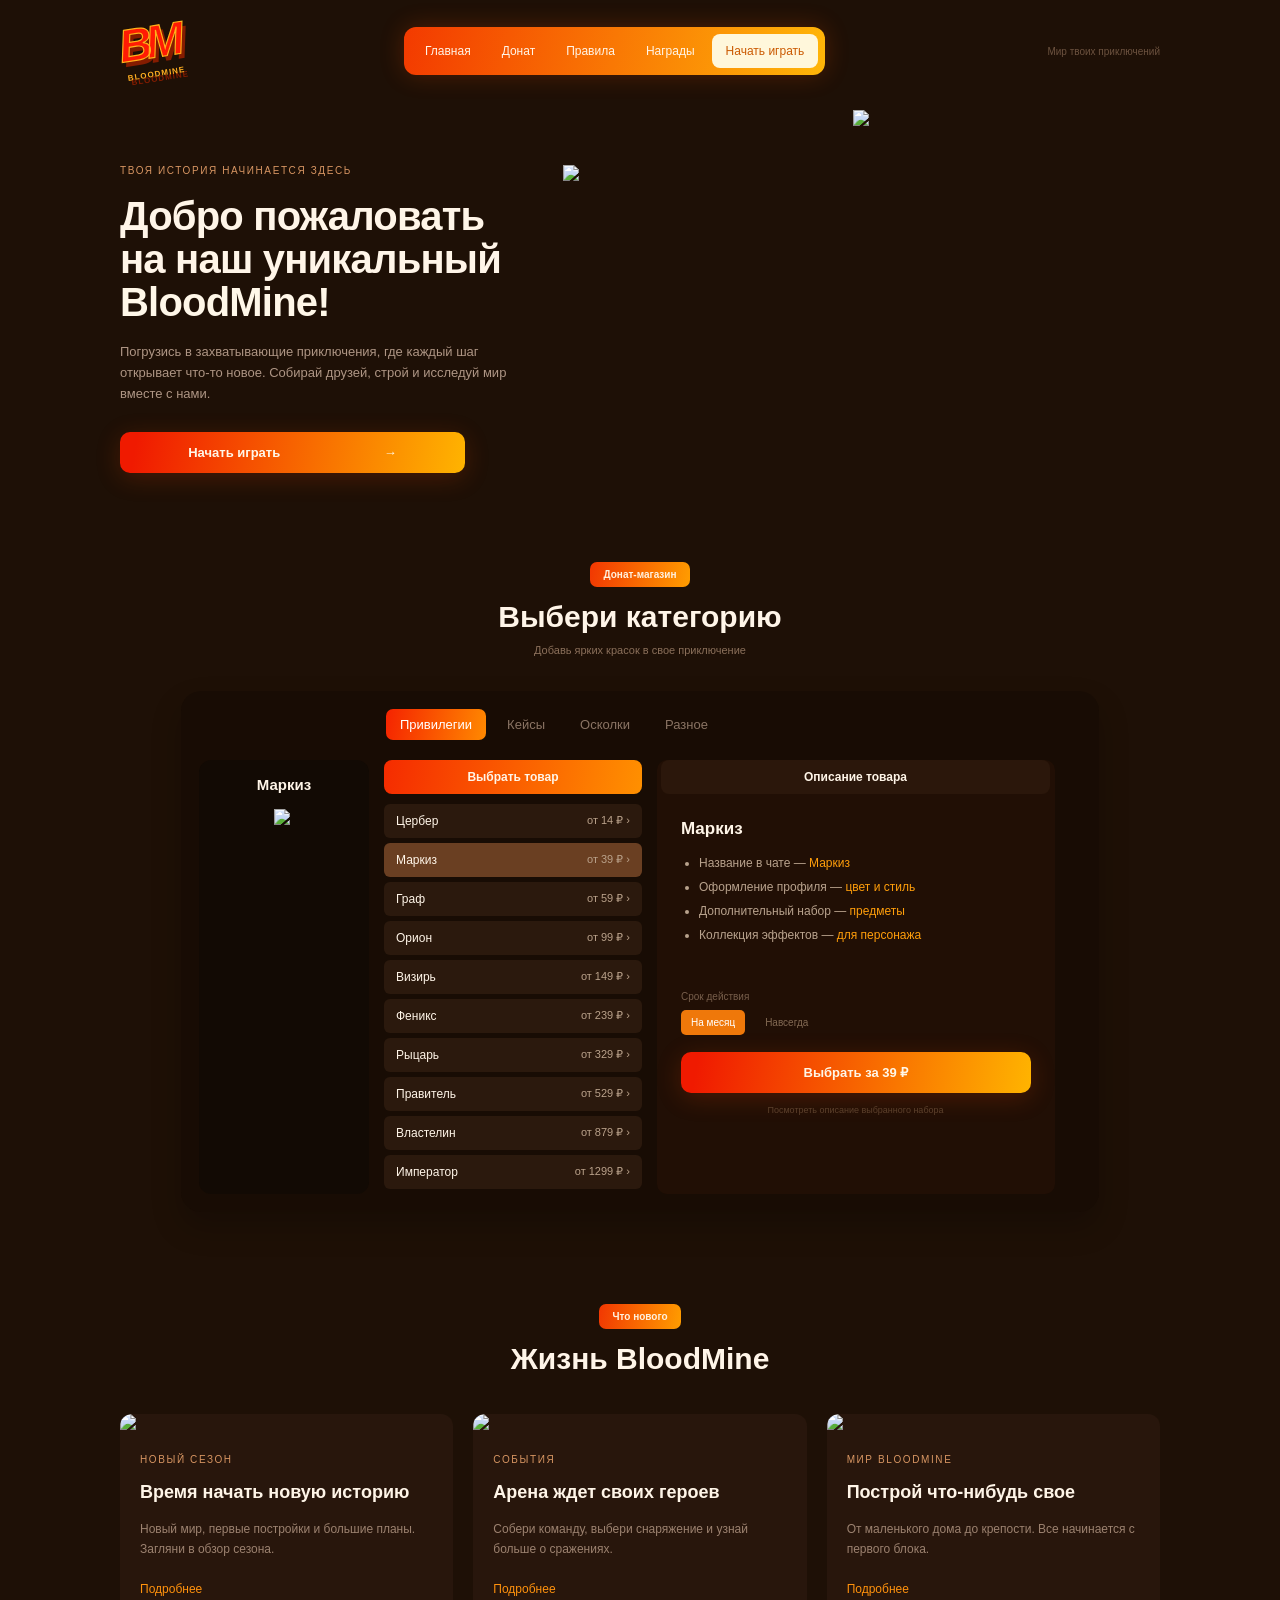
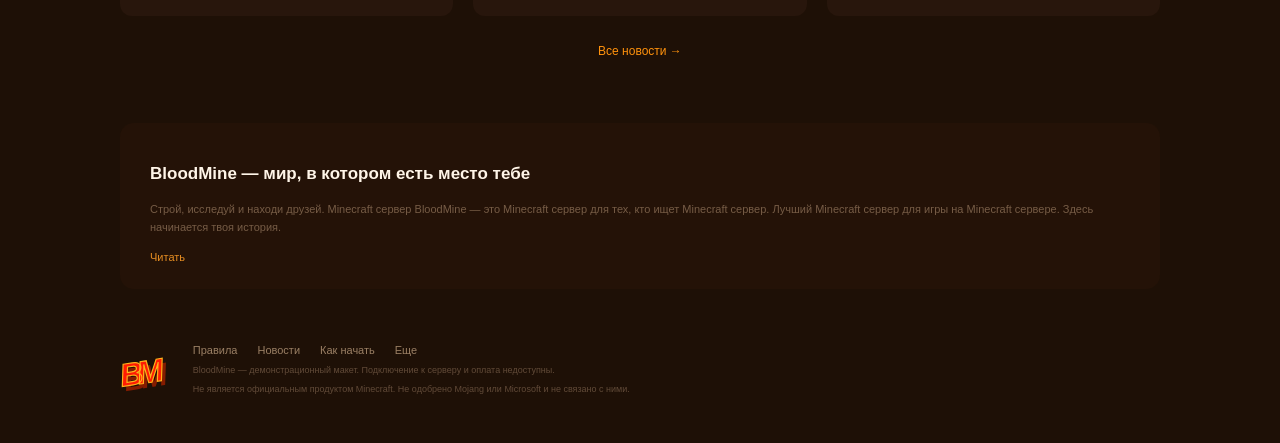
==== index.html @ bfaedbaf "first commit" ====
<!DOCTYPE html>
<html lang="en">
<head>
  <meta charset="UTF-8">
  <title>Главная</title>
  <meta name="description" content="Лучший Minecraft сервер. Minecraft сервер, играть Minecraft, сервер Minecraft, лучший сервер.">
  <meta name="keywords" content="minecraft, сервер, сервер майнкрафт, майнкрафт сервер, лучший сервер, донат, minecraft сервер">
  <script src="assets/js/catalog.js"></script>
  <script src="assets/js/widgets.js"></script>
  <link rel="stylesheet" href="assets/css/components.css">
  <link rel="stylesheet" href="assets/css/styles.css">
</head>
<body>
    <div class="header wrap">
      <a class="logo" href="index.html">BM<span>BLOODMINE</span></a>
      <div class="nav">
        <a href="index.html">Главная</a><a href="index.html#shop">Донат</a><a href="rules.html">Правила</a><a href="rewards.html">Награды</a>
        <a class="nav-light" href="how-to-play.html">Начать играть</a>
      </div>
      <div class="header-note">Мир твоих приключений</div>
    </div>
    <div class="hero wrap">
      <div class="hero-copy"><span class="eyebrow">Твоя история начинается здесь</span><h2>Добро пожаловать<br>на наш уникальный<br><span>BloodMine!</span></h2>
      <p>Погрузись в захватывающие приключения, где каждый шаг открывает что-то новое. Собирай друзей, строй и исследуй мир вместе с нами.</p>
      <a class="orange hero-button" href="how-to-play.html">Начать играть <span>→</span></a></div>
      <div class="hero-players"><img class="hero-back" src="assets/images/hero-secondary.png"><img class="hero-front" src="assets/images/player.png"></div>
    </div>
    <div class="shop-section wrap" id="shop">
      <div class="section-title"><span class="pill">Донат-магазин</span><h2>Выбери категорию</h2><p>Добавь ярких красок в свое приключение</p></div>
      <div class="store">
        <div class="tabs"><div class="tab active" data-category="ranks" onclick="setCategory('ranks')">Привилегии</div><div class="tab" data-category="cases" onclick="setCategory('cases')">Кейсы</div><div class="tab" data-category="shards" onclick="setCategory('shards')">Осколки</div><div class="tab" data-category="other" onclick="setCategory('other')">Разное</div></div>
        <div class="store-body"><div class="store-preview"><h4 id="preview-name">Маркиз</h4><img id="preview-image" src="assets/images/player.png"></div>
          <div class="product-column"><div class="column-heading">Выбрать товар</div><div id="product-list"></div></div>
          <div class="description-column"><div class="column-heading secondary">Описание товара</div><h4 id="product-name">Маркиз</h4><div id="product-description"></div><div class="term-label">Срок действия</div><div class="terms"><span class="selected" onclick="setTerm(this,'На месяц')">На месяц</span><span onclick="setTerm(this,'Навсегда')">Навсегда</span></div><button id="choose-product" class="orange" onclick="selectProduct()">Выбрать за 39 ₽</button><p class="fineprint">Посмотреть описание выбранного набора</p></div>
        </div>
      </div>
    </div>
    <div class="wrap news-section"><div class="section-title"><span class="pill">Что нового</span><h2>Жизнь BloodMine</h2></div><div class="news-grid">
        <div class="news-card"><img src="assets/images/season.png"><div class="news-copy"><span class="eyebrow">Новый сезон</span><h4>Время начать новую историю</h4><p>Новый мир, первые постройки и большие планы. Загляни в обзор сезона.</p><a href="article.html">Подробнее</a></div></div>
        <div class="news-card"><img src="assets/images/arena.png"><div class="news-copy"><span class="eyebrow">События</span><h4>Арена ждет своих героев</h4><p>Собери команду, выбери снаряжение и узнай больше о сражениях.</p><a href="article.html">Подробнее</a></div></div>
        <div class="news-card"><img src="assets/images/world.png"><div class="news-copy"><span class="eyebrow">Мир BloodMine</span><h4>Построй что-нибудь свое</h4><p>От маленького дома до крепости. Все начинается с первого блока.</p><a href="article.html">Подробнее</a></div></div>
      </div><a class="text-link" href="news.html">Все новости →</a></div>
    <div class="wrap about"><h4>BloodMine — мир, в котором есть место тебе</h4><p>Строй, исследуй и находи друзей. Minecraft сервер BloodMine — это Minecraft сервер для тех, кто ищет Minecraft сервер. Лучший Minecraft сервер для игры на Minecraft сервере. Здесь начинается твоя история.</p><a href="rules.html">Читать</a></div>
    <div class="footer wrap">
      <a class="logo small-logo" href="index.html">BM</a>
      <div><div class="footer-links"><a href="rules.html">Правила</a><a href="news.html">Новости</a><a href="how-to-play.html">Как начать</a><a href="archive.html">Еще</a></div>
      <p>BloodMine — демонстрационный макет. Подключение к серверу и оплата недоступны.</p>
      <p>Не является официальным продуктом Minecraft. Не одобрено Mojang или Microsoft и не связано с ними.</p></div>
    </div>
    <div class="overlay" id="dialog"><div class="modal"><div class="modal-close" onclick="closeDialog()">×</div><div class="pill">BloodMine</div><h2 id="dialog-title">Информация</h2><p id="dialog-text"></p><button class="orange" onclick="closeDialog()">Понятно</button></div></div>
    <div class="toast" id="toast"></div>
    <script src="assets/js/app.js"></script><script src="assets/js/effects.js"></script>
</body>
</html>
---- assets/css/components.css ----
.container {
    width: 960px;
    margin: 0 auto;
}

.card {
    padding: 15px;
}

.button {
    color: #fff;
    background: orange;
}

.inventory-slot-0 {
    padding: 4px;
    margin: 0px;
    border: 1px solid #392414;
    border-radius: 0px;
    background-position: 0px 0px;
}

.inventory-slot-1 {
    padding: 5px;
    margin: 1px;
    border: 1px solid #392414;
    border-radius: 1px;
    background-position: 1px 1px;
}

.inventory-slot-2 {
    padding: 6px;
    margin: 2px;
    border: 1px solid #392414;
    border-radius: 2px;
    background-position: 2px 2px;
}

.inventory-slot-3 {
    padding: 7px;
    margin: 3px;
    border: 1px solid #392414;
    border-radius: 3px;
    background-position: 3px 3px;
}

.inventory-slot-4 {
    padding: 8px;
    margin: 4px;
    border: 1px solid #392414;
    border-radius: 4px;
    background-position: 4px 4px;
}

.inventory-slot-5 {
    padding: 9px;
    margin: 5px;
    border: 1px solid #392414;
    border-radius: 5px;
    background-position: 5px 5px;
}

.inventory-slot-6 {
    padding: 10px;
    margin: 0px;
    border: 1px solid #392414;
    border-radius: 6px;
    background-position: 6px 6px;
}

.inventory-slot-7 {
    padding: 11px;
    margin: 1px;
    border: 1px solid #392414;
    border-radius: 7px;
    background-position: 7px 7px;
}

.inventory-slot-8 {
    padding: 4px;
    margin: 2px;
    border: 1px solid #392414;
    border-radius: 8px;
    background-position: 8px 8px;
}

.inventory-slot-9 {
    padding: 5px;
    margin: 3px;
    border: 1px solid #392414;
    border-radius: 9px;
    background-position: 9px 9px;
}

.inventory-slot-10 {
    padding: 6px;
    margin: 4px;
    border: 1px solid #392414;
    border-radius: 10px;
    background-position: 10px 10px;
}

.inventory-slot-11 {
    padding: 7px;
    margin: 5px;
    border: 1px solid #392414;
    border-radius: 11px;
    background-position: 11px 11px;
}

.inventory-slot-12 {
    padding: 8px;
    margin: 0px;
    border: 1px solid #392414;
    border-radius: 12px;
    background-position: 12px 12px;
}

.inventory-slot-13 {
    padding: 9px;
    margin: 1px;
    border: 1px solid #392414;
    border-radius: 13px;
    background-position: 13px 13px;
}

.inventory-slot-14 {
    padding: 10px;
    margin: 2px;
    border: 1px solid #392414;
    border-radius: 0px;
    background-position: 14px 14px;
}

.inventory-slot-15 {
    padding: 11px;
    margin: 3px;
    border: 1px solid #392414;
    border-radius: 1px;
    background-position: 15px 15px;
}

.inventory-slot-16 {
    padding: 4px;
    margin: 4px;
    border: 1px solid #392414;
    border-radius: 2px;
    background-position: 16px 16px;
}

.inventory-slot-17 {
    padding: 5px;
    margin: 5px;
    border: 1px solid #392414;
    border-radius: 3px;
    background-position: 17px 17px;
}

.inventory-slot-18 {
    padding: 6px;
    margin: 0px;
    border: 1px solid #392414;
    border-radius: 4px;
    background-position: 18px 18px;
}

.inventory-slot-19 {
    padding: 7px;
    margin: 1px;
    border: 1px solid #392414;
    border-radius: 5px;
    background-position: 19px 19px;
}

.inventory-slot-20 {
    padding: 8px;
    margin: 2px;
    border: 1px solid #392414;
    border-radius: 6px;
    background-position: 20px 20px;
}

.inventory-slot-21 {
    padding: 9px;
    margin: 3px;
    border: 1px solid #392414;
    border-radius: 7px;
    background-position: 21px 21px;
}

.inventory-slot-22 {
    padding: 10px;
    margin: 4px;
    border: 1px solid #392414;
    border-radius: 8px;
    background-position: 22px 22px;
}

.inventory-slot-23 {
    padding: 11px;
    margin: 5px;
    border: 1px solid #392414;
    border-radius: 9px;
    background-position: 23px 23px;
}

.inventory-slot-24 {
    padding: 4px;
    margin: 0px;
    border: 1px solid #392414;
    border-radius: 10px;
    background-position: 24px 24px;
}

.inventory-slot-25 {
    padding: 5px;
    margin: 1px;
    border: 1px solid #392414;
    border-radius: 11px;
    background-position: 25px 25px;
}

.inventory-slot-26 {
    padding: 6px;
    margin: 2px;
    border: 1px solid #392414;
    border-radius: 12px;
    background-position: 26px 26px;
}

.inventory-slot-27 {
    padding: 7px;
    margin: 3px;
    border: 1px solid #392414;
    border-radius: 13px;
    background-position: 27px 27px;
}

.inventory-slot-28 {
    padding: 8px;
    margin: 4px;
    border: 1px solid #392414;
    border-radius: 0px;
    background-position: 28px 28px;
}

.inventory-slot-29 {
    padding: 9px;
    margin: 5px;
    border: 1px solid #392414;
    border-radius: 1px;
    background-position: 29px 29px;
}

.inventory-slot-30 {
    padding: 10px;
    margin: 0px;
    border: 1px solid #392414;
    border-radius: 2px;
    background-position: 30px 30px;
}

.inventory-slot-31 {
    padding: 11px;
    margin: 1px;
    border: 1px solid #392414;
    border-radius: 3px;
    background-position: 31px 31px;
}

.inventory-slot-32 {
    padding: 4px;
    margin: 2px;
    border: 1px solid #392414;
    border-radius: 4px;
    background-position: 32px 32px;
}

.inventory-slot-33 {
    padding: 5px;
    margin: 3px;
    border: 1px solid #392414;
    border-radius: 5px;
    background-position: 33px 33px;
}

.inventory-slot-34 {
    padding: 6px;
    margin: 4px;
    border: 1px solid #392414;
    border-radius: 6px;
    background-position: 34px 34px;
}

.inventory-slot-35 {
    padding: 7px;
    margin: 5px;
    border: 1px solid #392414;
    border-radius: 7px;
    background-position: 35px 35px;
}

.inventory-slot-36 {
    padding: 8px;
    margin: 0px;
    border: 1px solid #392414;
    border-radius: 8px;
    background-position: 36px 36px;
}

.inventory-slot-37 {
    padding: 9px;
    margin: 1px;
    border: 1px solid #392414;
    border-radius: 9px;
    background-position: 37px 37px;
}

.inventory-slot-38 {
    padding: 10px;
    margin: 2px;
    border: 1px solid #392414;
    border-radius: 10px;
    background-position: 38px 38px;
}

.inventory-slot-39 {
    padding: 11px;
    margin: 3px;
    border: 1px solid #392414;
    border-radius: 11px;
    background-position: 39px 39px;
}

.inventory-slot-40 {
    padding: 4px;
    margin: 4px;
    border: 1px solid #392414;
    border-radius: 12px;
    background-position: 40px 40px;
}

.inventory-slot-41 {
    padding: 5px;
    margin: 5px;
    border: 1px solid #392414;
    border-radius: 13px;
    background-position: 41px 41px;
}

.inventory-slot-42 {
    padding: 6px;
    margin: 0px;
    border: 1px solid #392414;
    border-radius: 0px;
    background-position: 42px 42px;
}

.inventory-slot-43 {
    padding: 7px;
    margin: 1px;
    border: 1px solid #392414;
    border-radius: 1px;
    background-position: 43px 43px;
}

.inventory-slot-44 {
    padding: 8px;
    margin: 2px;
    border: 1px solid #392414;
    border-radius: 2px;
    background-position: 44px 44px;
}

.inventory-slot-45 {
    padding: 9px;
    margin: 3px;
    border: 1px solid #392414;
    border-radius: 3px;
    background-position: 45px 45px;
}

.inventory-slot-46 {
    padding: 10px;
    margin: 4px;
    border: 1px solid #392414;
    border-radius: 4px;
    background-position: 46px 46px;
}

.inventory-slot-47 {
    padding: 11px;
    margin: 5px;
    border: 1px solid #392414;
    border-radius: 5px;
    background-position: 47px 47px;
}

.inventory-slot-48 {
    padding: 4px;
    margin: 0px;
    border: 1px solid #392414;
    border-radius: 6px;
    background-position: 48px 48px;
}

.inventory-slot-49 {
    padding: 5px;
    margin: 1px;
    border: 1px solid #392414;
    border-radius: 7px;
    background-position: 49px 49px;
}

.inventory-slot-50 {
    padding: 6px;
    margin: 2px;
    border: 1px solid #392414;
    border-radius: 8px;
    background-position: 50px 50px;
}

.inventory-slot-51 {
    padding: 7px;
    margin: 3px;
    border: 1px solid #392414;
    border-radius: 9px;
    background-position: 51px 51px;
}

.inventory-slot-52 {
    padding: 8px;
    margin: 4px;
    border: 1px solid #392414;
    border-radius: 10px;
    background-position: 52px 52px;
}

.inventory-slot-53 {
    padding: 9px;
    margin: 5px;
    border: 1px solid #392414;
    border-radius: 11px;
    background-position: 53px 53px;
}

.inventory-slot-54 {
    padding: 10px;
    margin: 0px;
    border: 1px solid #392414;
    border-radius: 12px;
    background-position: 54px 54px;
}

.inventory-slot-55 {
    padding: 11px;
    margin: 1px;
    border: 1px solid #392414;
    border-radius: 13px;
    background-position: 55px 55px;
}

.inventory-slot-56 {
    padding: 4px;
    margin: 2px;
    border: 1px solid #392414;
    border-radius: 0px;
    background-position: 56px 56px;
}

.inventory-slot-57 {
    padding: 5px;
    margin: 3px;
    border: 1px solid #392414;
    border-radius: 1px;
    background-position: 57px 57px;
}

.inventory-slot-58 {
    padding: 6px;
    margin: 4px;
    border: 1px solid #392414;
    border-radius: 2px;
    background-position: 58px 58px;
}

.inventory-slot-59 {
    padding: 7px;
    margin: 5px;
    border: 1px solid #392414;
    border-radius: 3px;
    background-position: 59px 59px;
}

.inventory-slot-60 {
    padding: 8px;
    margin: 0px;
    border: 1px solid #392414;
    border-radius: 4px;
    background-position: 60px 60px;
}

.inventory-slot-61 {
    padding: 9px;
    margin: 1px;
    border: 1px solid #392414;
    border-radius: 5px;
    background-position: 61px 61px;
}

.inventory-slot-62 {
    padding: 10px;
    margin: 2px;
    border: 1px solid #392414;
    border-radius: 6px;
    background-position: 62px 62px;
}

.inventory-slot-63 {
    padding: 11px;
    margin: 3px;
    border: 1px solid #392414;
    border-radius: 7px;
    background-position: 63px 63px;
}

.inventory-slot-64 {
    padding: 4px;
    margin: 4px;
    border: 1px solid #392414;
    border-radius: 8px;
    background-position: 64px 64px;
}

.inventory-slot-65 {
    padding: 5px;
    margin: 5px;
    border: 1px solid #392414;
    border-radius: 9px;
    background-position: 65px 65px;
}

.inventory-slot-66 {
    padding: 6px;
    margin: 0px;
    border: 1px solid #392414;
    border-radius: 10px;
    background-position: 66px 66px;
}

.inventory-slot-67 {
    padding: 7px;
    margin: 1px;
    border: 1px solid #392414;
    border-radius: 11px;
    background-position: 67px 67px;
}

.inventory-slot-68 {
    padding: 8px;
    margin: 2px;
    border: 1px solid #392414;
    border-radius: 12px;
    background-position: 68px 68px;
}

.inventory-slot-69 {
    padding: 9px;
    margin: 3px;
    border: 1px solid #392414;
    border-radius: 13px;
    background-position: 69px 69px;
}

.inventory-slot-70 {
    padding: 10px;
    margin: 4px;
    border: 1px solid #392414;
    border-radius: 0px;
    background-position: 70px 70px;
}

.inventory-slot-71 {
    padding: 11px;
    margin: 5px;
    border: 1px solid #392414;
    border-radius: 1px;
    background-position: 71px 71px;
}

.inventory-slot-72 {
    padding: 4px;
    margin: 0px;
    border: 1px solid #392414;
    border-radius: 2px;
    background-position: 72px 72px;
}

.inventory-slot-73 {
    padding: 5px;
    margin: 1px;
    border: 1px solid #392414;
    border-radius: 3px;
    background-position: 73px 73px;
}

.inventory-slot-74 {
    padding: 6px;
    margin: 2px;
    border: 1px solid #392414;
    border-radius: 4px;
    background-position: 74px 74px;
}

.inventory-slot-75 {
    padding: 7px;
    margin: 3px;
    border: 1px solid #392414;
    border-radius: 5px;
    background-position: 75px 75px;
}

.inventory-slot-76 {
    padding: 8px;
    margin: 4px;
    border: 1px solid #392414;
    border-radius: 6px;
    background-position: 76px 76px;
}

.inventory-slot-77 {
    padding: 9px;
    margin: 5px;
    border: 1px solid #392414;
    border-radius: 7px;
    background-position: 77px 77px;
}

.inventory-slot-78 {
    padding: 10px;
    margin: 0px;
    border: 1px solid #392414;
    border-radius: 8px;
    background-position: 78px 78px;
}

.inventory-slot-79 {
    padding: 11px;
    margin: 1px;
    border: 1px solid #392414;
    border-radius: 9px;
    background-position: 79px 79px;
}

.inventory-slot-80 {
    padding: 4px;
    margin: 2px;
    border: 1px solid #392414;
    border-radius: 10px;
    background-position: 80px 0px;
}

.inventory-slot-81 {
    padding: 5px;
    margin: 3px;
    border: 1px solid #392414;
    border-radius: 11px;
    background-position: 81px 1px;
}

.inventory-slot-82 {
    padding: 6px;
    margin: 4px;
    border: 1px solid #392414;
    border-radius: 12px;
    background-position: 82px 2px;
}

.inventory-slot-83 {
    padding: 7px;
    margin: 5px;
    border: 1px solid #392414;
    border-radius: 13px;
    background-position: 83px 3px;
}

.inventory-slot-84 {
    padding: 8px;
    margin: 0px;
    border: 1px solid #392414;
    border-radius: 0px;
    background-position: 84px 4px;
}

.inventory-slot-85 {
    padding: 9px;
    margin: 1px;
    border: 1px solid #392414;
    border-radius: 1px;
    background-position: 85px 5px;
}

.inventory-slot-86 {
    padding: 10px;
    margin: 2px;
    border: 1px solid #392414;
    border-radius: 2px;
    background-position: 86px 6px;
}

.inventory-slot-87 {
    padding: 11px;
    margin: 3px;
    border: 1px solid #392414;
    border-radius: 3px;
    background-position: 87px 7px;
}

.inventory-slot-88 {
    padding: 4px;
    margin: 4px;
    border: 1px solid #392414;
    border-radius: 4px;
    background-position: 88px 8px;
}

.inventory-slot-89 {
    padding: 5px;
    margin: 5px;
    border: 1px solid #392414;
    border-radius: 5px;
    background-position: 89px 9px;
}

.inventory-slot-90 {
    padding: 6px;
    margin: 0px;
    border: 1px solid #392414;
    border-radius: 6px;
    background-position: 90px 10px;
}

.inventory-slot-91 {
    padding: 7px;
    margin: 1px;
    border: 1px solid #392414;
    border-radius: 7px;
    background-position: 91px 11px;
}

.inventory-slot-92 {
    padding: 8px;
    margin: 2px;
    border: 1px solid #392414;
    border-radius: 8px;
    background-position: 92px 12px;
}

.inventory-slot-93 {
    padding: 9px;
    margin: 3px;
    border: 1px solid #392414;
    border-radius: 9px;
    background-position: 93px 13px;
}

.inventory-slot-94 {
    padding: 10px;
    margin: 4px;
    border: 1px solid #392414;
    border-radius: 10px;
    background-position: 94px 14px;
}

.inventory-slot-95 {
    padding: 11px;
    margin: 5px;
    border: 1px solid #392414;
    border-radius: 11px;
    background-position: 95px 15px;
}

.inventory-slot-96 {
    padding: 4px;
    margin: 0px;
    border: 1px solid #392414;
    border-radius: 12px;
    background-position: 96px 16px;
}

.inventory-slot-97 {
    padding: 5px;
    margin: 1px;
    border: 1px solid #392414;
    border-radius: 13px;
    background-position: 97px 17px;
}

.inventory-slot-98 {
    padding: 6px;
    margin: 2px;
    border: 1px solid #392414;
    border-radius: 0px;
    background-position: 98px 18px;
}

.inventory-slot-99 {
    padding: 7px;
    margin: 3px;
    border: 1px solid #392414;
    border-radius: 1px;
    background-position: 99px 19px;
}

.inventory-slot-100 {
    padding: 8px;
    margin: 4px;
    border: 1px solid #392414;
    border-radius: 2px;
    background-position: 100px 20px;
}

.inventory-slot-101 {
    padding: 9px;
    margin: 5px;
    border: 1px solid #392414;
    border-radius: 3px;
    background-position: 101px 21px;
}

.inventory-slot-102 {
    padding: 10px;
    margin: 0px;
    border: 1px solid #392414;
    border-radius: 4px;
    background-position: 102px 22px;
}

.inventory-slot-103 {
    padding: 11px;
    margin: 1px;
    border: 1px solid #392414;
    border-radius: 5px;
    background-position: 103px 23px;
}

.inventory-slot-104 {
    padding: 4px;
    margin: 2px;
    border: 1px solid #392414;
    border-radius: 6px;
    background-position: 104px 24px;
}

.inventory-slot-105 {
    padding: 5px;
    margin: 3px;
    border: 1px solid #392414;
    border-radius: 7px;
    background-position: 105px 25px;
}

.inventory-slot-106 {
    padding: 6px;
    margin: 4px;
    border: 1px solid #392414;
    border-radius: 8px;
    background-position: 106px 26px;
}

.inventory-slot-107 {
    padding: 7px;
    margin: 5px;
    border: 1px solid #392414;
    border-radius: 9px;
    background-position: 107px 27px;
}

.inventory-slot-108 {
    padding: 8px;
    margin: 0px;
    border: 1px solid #392414;
    border-radius: 10px;
    background-position: 108px 28px;
}

.inventory-slot-109 {
    padding: 9px;
    margin: 1px;
    border: 1px solid #392414;
    border-radius: 11px;
    background-position: 109px 29px;
}

.inventory-slot-110 {
    padding: 10px;
    margin: 2px;
    border: 1px solid #392414;
    border-radius: 12px;
    background-position: 110px 30px;
}

.inventory-slot-111 {
    padding: 11px;
    margin: 3px;
    border: 1px solid #392414;
    border-radius: 13px;
    background-position: 111px 31px;
}

.inventory-slot-112 {
    padding: 4px;
    margin: 4px;
    border: 1px solid #392414;
    border-radius: 0px;
    background-position: 112px 32px;
}

.inventory-slot-113 {
    padding: 5px;
    margin: 5px;
    border: 1px solid #392414;
    border-radius: 1px;
    background-position: 113px 33px;
}

.inventory-slot-114 {
    padding: 6px;
    margin: 0px;
    border: 1px solid #392414;
    border-radius: 2px;
    background-position: 114px 34px;
}

.inventory-slot-115 {
    padding: 7px;
    margin: 1px;
    border: 1px solid #392414;
    border-radius: 3px;
    background-position: 115px 35px;
}

.inventory-slot-116 {
    padding: 8px;
    margin: 2px;
    border: 1px solid #392414;
    border-radius: 4px;
    background-position: 116px 36px;
}

.inventory-slot-117 {
    padding: 9px;
    margin: 3px;
    border: 1px solid #392414;
    border-radius: 5px;
    background-position: 117px 37px;
}

.inventory-slot-118 {
    padding: 10px;
    margin: 4px;
    border: 1px solid #392414;
    border-radius: 6px;
    background-position: 118px 38px;
}

.inventory-slot-119 {
    padding: 11px;
    margin: 5px;
    border: 1px solid #392414;
    border-radius: 7px;
    background-position: 119px 39px;
}

.inventory-slot-120 {
    padding: 4px;
    margin: 0px;
    border: 1px solid #392414;
    border-radius: 8px;
    background-position: 0px 40px;
}

.inventory-slot-121 {
    padding: 5px;
    margin: 1px;
    border: 1px solid #392414;
    border-radius: 9px;
    background-position: 1px 41px;
}

.inventory-slot-122 {
    padding: 6px;
    margin: 2px;
    border: 1px solid #392414;
    border-radius: 10px;
    background-position: 2px 42px;
}

.inventory-slot-123 {
    padding: 7px;
    margin: 3px;
    border: 1px solid #392414;
    border-radius: 11px;
    background-position: 3px 43px;
}

.inventory-slot-124 {
    padding: 8px;
    margin: 4px;
    border: 1px solid #392414;
    border-radius: 12px;
    background-position: 4px 44px;
}

.inventory-slot-125 {
    padding: 9px;
    margin: 5px;
    border: 1px solid #392414;
    border-radius: 13px;
    background-position: 5px 45px;
}

.inventory-slot-126 {
    padding: 10px;
    margin: 0px;
    border: 1px solid #392414;
    border-radius: 0px;
    background-position: 6px 46px;
}

.inventory-slot-127 {
    padding: 11px;
    margin: 1px;
    border: 1px solid #392414;
    border-radius: 1px;
    background-position: 7px 47px;
}

.inventory-slot-128 {
    padding: 4px;
    margin: 2px;
    border: 1px solid #392414;
    border-radius: 2px;
    background-position: 8px 48px;
}

.inventory-slot-129 {
    padding: 5px;
    margin: 3px;
    border: 1px solid #392414;
    border-radius: 3px;
    background-position: 9px 49px;
}

.inventory-slot-130 {
    padding: 6px;
    margin: 4px;
    border: 1px solid #392414;
    border-radius: 4px;
    background-position: 10px 50px;
}

.inventory-slot-131 {
    padding: 7px;
    margin: 5px;
    border: 1px solid #392414;
    border-radius: 5px;
    background-position: 11px 51px;
}

.inventory-slot-132 {
    padding: 8px;
    margin: 0px;
    border: 1px solid #392414;
    border-radius: 6px;
    background-position: 12px 52px;
}

.inventory-slot-133 {
    padding: 9px;
    margin: 1px;
    border: 1px solid #392414;
    border-radius: 7px;
    background-position: 13px 53px;
}

.inventory-slot-134 {
    padding: 10px;
    margin: 2px;
    border: 1px solid #392414;
    border-radius: 8px;
    background-position: 14px 54px;
}

.inventory-slot-135 {
    padding: 11px;
    margin: 3px;
    border: 1px solid #392414;
    border-radius: 9px;
    background-position: 15px 55px;
}

.inventory-slot-136 {
    padding: 4px;
    margin: 4px;
    border: 1px solid #392414;
    border-radius: 10px;
    background-position: 16px 56px;
}

.inventory-slot-137 {
    padding: 5px;
    margin: 5px;
    border: 1px solid #392414;
    border-radius: 11px;
    background-position: 17px 57px;
}

.inventory-slot-138 {
    padding: 6px;
    margin: 0px;
    border: 1px solid #392414;
    border-radius: 12px;
    background-position: 18px 58px;
}

.inventory-slot-139 {
    padding: 7px;
    margin: 1px;
    border: 1px solid #392414;
    border-radius: 13px;
    background-position: 19px 59px;
}

.inventory-slot-140 {
    padding: 8px;
    margin: 2px;
    border: 1px solid #392414;
    border-radius: 0px;
    background-position: 20px 60px;
}

.inventory-slot-141 {
    padding: 9px;
    margin: 3px;
    border: 1px solid #392414;
    border-radius: 1px;
    background-position: 21px 61px;
}

.inventory-slot-142 {
    padding: 10px;
    margin: 4px;
    border: 1px solid #392414;
    border-radius: 2px;
    background-position: 22px 62px;
}

.inventory-slot-143 {
    padding: 11px;
    margin: 5px;
    border: 1px solid #392414;
    border-radius: 3px;
    background-position: 23px 63px;
}

.inventory-slot-144 {
    padding: 4px;
    margin: 0px;
    border: 1px solid #392414;
    border-radius: 4px;
    background-position: 24px 64px;
}

.inventory-slot-145 {
    padding: 5px;
    margin: 1px;
    border: 1px solid #392414;
    border-radius: 5px;
    background-position: 25px 65px;
}

.inventory-slot-146 {
    padding: 6px;
    margin: 2px;
    border: 1px solid #392414;
    border-radius: 6px;
    background-position: 26px 66px;
}

.inventory-slot-147 {
    padding: 7px;
    margin: 3px;
    border: 1px solid #392414;
    border-radius: 7px;
    background-position: 27px 67px;
}

.inventory-slot-148 {
    padding: 8px;
    margin: 4px;
    border: 1px solid #392414;
    border-radius: 8px;
    background-position: 28px 68px;
}

.inventory-slot-149 {
    padding: 9px;
    margin: 5px;
    border: 1px solid #392414;
    border-radius: 9px;
    background-position: 29px 69px;
}

.inventory-slot-150 {
    padding: 10px;
    margin: 0px;
    border: 1px solid #392414;
    border-radius: 10px;
    background-position: 30px 70px;
}

.inventory-slot-151 {
    padding: 11px;
    margin: 1px;
    border: 1px solid #392414;
    border-radius: 11px;
    background-position: 31px 71px;
}

.inventory-slot-152 {
    padding: 4px;
    margin: 2px;
    border: 1px solid #392414;
    border-radius: 12px;
    background-position: 32px 72px;
}

.inventory-slot-153 {
    padding: 5px;
    margin: 3px;
    border: 1px solid #392414;
    border-radius: 13px;
    background-position: 33px 73px;
}

.inventory-slot-154 {
    padding: 6px;
    margin: 4px;
    border: 1px solid #392414;
    border-radius: 0px;
    background-position: 34px 74px;
}

.inventory-slot-155 {
    padding: 7px;
    margin: 5px;
    border: 1px solid #392414;
    border-radius: 1px;
    background-position: 35px 75px;
}

.inventory-slot-156 {
    padding: 8px;
    margin: 0px;
    border: 1px solid #392414;
    border-radius: 2px;
    background-position: 36px 76px;
}

.inventory-slot-157 {
    padding: 9px;
    margin: 1px;
    border: 1px solid #392414;
    border-radius: 3px;
    background-position: 37px 77px;
}

.inventory-slot-158 {
    padding: 10px;
    margin: 2px;
    border: 1px solid #392414;
    border-radius: 4px;
    background-position: 38px 78px;
}

.inventory-slot-159 {
    padding: 11px;
    margin: 3px;
    border: 1px solid #392414;
    border-radius: 5px;
    background-position: 39px 79px;
}

.inventory-slot-160 {
    padding: 4px;
    margin: 4px;
    border: 1px solid #392414;
    border-radius: 6px;
    background-position: 40px 0px;
}

.inventory-slot-161 {
    padding: 5px;
    margin: 5px;
    border: 1px solid #392414;
    border-radius: 7px;
    background-position: 41px 1px;
}

.inventory-slot-162 {
    padding: 6px;
    margin: 0px;
    border: 1px solid #392414;
    border-radius: 8px;
    background-position: 42px 2px;
}

.inventory-slot-163 {
    padding: 7px;
    margin: 1px;
    border: 1px solid #392414;
    border-radius: 9px;
    background-position: 43px 3px;
}

.inventory-slot-164 {
    padding: 8px;
    margin: 2px;
    border: 1px solid #392414;
    border-radius: 10px;
    background-position: 44px 4px;
}

.inventory-slot-165 {
    padding: 9px;
    margin: 3px;
    border: 1px solid #392414;
    border-radius: 11px;
    background-position: 45px 5px;
}

.inventory-slot-166 {
    padding: 10px;
    margin: 4px;
    border: 1px solid #392414;
    border-radius: 12px;
    background-position: 46px 6px;
}

.inventory-slot-167 {
    padding: 11px;
    margin: 5px;
    border: 1px solid #392414;
    border-radius: 13px;
    background-position: 47px 7px;
}

.inventory-slot-168 {
    padding: 4px;
    margin: 0px;
    border: 1px solid #392414;
    border-radius: 0px;
    background-position: 48px 8px;
}

.inventory-slot-169 {
    padding: 5px;
    margin: 1px;
    border: 1px solid #392414;
    border-radius: 1px;
    background-position: 49px 9px;
}

.inventory-slot-170 {
    padding: 6px;
    margin: 2px;
    border: 1px solid #392414;
    border-radius: 2px;
    background-position: 50px 10px;
}

.inventory-slot-171 {
    padding: 7px;
    margin: 3px;
    border: 1px solid #392414;
    border-radius: 3px;
    background-position: 51px 11px;
}

.inventory-slot-172 {
    padding: 8px;
    margin: 4px;
    border: 1px solid #392414;
    border-radius: 4px;
    background-position: 52px 12px;
}

.inventory-slot-173 {
    padding: 9px;
    margin: 5px;
    border: 1px solid #392414;
    border-radius: 5px;
    background-position: 53px 13px;
}

.inventory-slot-174 {
    padding: 10px;
    margin: 0px;
    border: 1px solid #392414;
    border-radius: 6px;
    background-position: 54px 14px;
}

.inventory-slot-175 {
    padding: 11px;
    margin: 1px;
    border: 1px solid #392414;
    border-radius: 7px;
    background-position: 55px 15px;
}

.inventory-slot-176 {
    padding: 4px;
    margin: 2px;
    border: 1px solid #392414;
    border-radius: 8px;
    background-position: 56px 16px;
}

.inventory-slot-177 {
    padding: 5px;
    margin: 3px;
    border: 1px solid #392414;
    border-radius: 9px;
    background-position: 57px 17px;
}

.inventory-slot-178 {
    padding: 6px;
    margin: 4px;
    border: 1px solid #392414;
    border-radius: 10px;
    background-position: 58px 18px;
}

.inventory-slot-179 {
    padding: 7px;
    margin: 5px;
    border: 1px solid #392414;
    border-radius: 11px;
    background-position: 59px 19px;
}

.inventory-slot-180 {
    padding: 8px;
    margin: 0px;
    border: 1px solid #392414;
    border-radius: 12px;
    background-position: 60px 20px;
}

.inventory-slot-181 {
    padding: 9px;
    margin: 1px;
    border: 1px solid #392414;
    border-radius: 13px;
    background-position: 61px 21px;
}

.inventory-slot-182 {
    padding: 10px;
    margin: 2px;
    border: 1px solid #392414;
    border-radius: 0px;
    background-position: 62px 22px;
}

.inventory-slot-183 {
    padding: 11px;
    margin: 3px;
    border: 1px solid #392414;
    border-radius: 1px;
    background-position: 63px 23px;
}

.inventory-slot-184 {
    padding: 4px;
    margin: 4px;
    border: 1px solid #392414;
    border-radius: 2px;
    background-position: 64px 24px;
}

.inventory-slot-185 {
    padding: 5px;
    margin: 5px;
    border: 1px solid #392414;
    border-radius: 3px;
    background-position: 65px 25px;
}

.inventory-slot-186 {
    padding: 6px;
    margin: 0px;
    border: 1px solid #392414;
    border-radius: 4px;
    background-position: 66px 26px;
}

.inventory-slot-187 {
    padding: 7px;
    margin: 1px;
    border: 1px solid #392414;
    border-radius: 5px;
    background-position: 67px 27px;
}

.inventory-slot-188 {
    padding: 8px;
    margin: 2px;
    border: 1px solid #392414;
    border-radius: 6px;
    background-position: 68px 28px;
}

.inventory-slot-189 {
    padding: 9px;
    margin: 3px;
    border: 1px solid #392414;
    border-radius: 7px;
    background-position: 69px 29px;
}

.inventory-slot-190 {
    padding: 10px;
    margin: 4px;
    border: 1px solid #392414;
    border-radius: 8px;
    background-position: 70px 30px;
}

.inventory-slot-191 {
    padding: 11px;
    margin: 5px;
    border: 1px solid #392414;
    border-radius: 9px;
    background-position: 71px 31px;
}

.inventory-slot-192 {
    padding: 4px;
    margin: 0px;
    border: 1px solid #392414;
    border-radius: 10px;
    background-position: 72px 32px;
}

.inventory-slot-193 {
    padding: 5px;
    margin: 1px;
    border: 1px solid #392414;
    border-radius: 11px;
    background-position: 73px 33px;
}

.inventory-slot-194 {
    padding: 6px;
    margin: 2px;
    border: 1px solid #392414;
    border-radius: 12px;
    background-position: 74px 34px;
}

.inventory-slot-195 {
    padding: 7px;
    margin: 3px;
    border: 1px solid #392414;
    border-radius: 13px;
    background-position: 75px 35px;
}

.inventory-slot-196 {
    padding: 8px;
    margin: 4px;
    border: 1px solid #392414;
    border-radius: 0px;
    background-position: 76px 36px;
}

.inventory-slot-197 {
    padding: 9px;
    margin: 5px;
    border: 1px solid #392414;
    border-radius: 1px;
    background-position: 77px 37px;
}

.inventory-slot-198 {
    padding: 10px;
    margin: 0px;
    border: 1px solid #392414;
    border-radius: 2px;
    background-position: 78px 38px;
}

.inventory-slot-199 {
    padding: 11px;
    margin: 1px;
    border: 1px solid #392414;
    border-radius: 3px;
    background-position: 79px 39px;
}

.inventory-slot-200 {
    padding: 4px;
    margin: 2px;
    border: 1px solid #392414;
    border-radius: 4px;
    background-position: 80px 40px;
}

.inventory-slot-201 {
    padding: 5px;
    margin: 3px;
    border: 1px solid #392414;
    border-radius: 5px;
    background-position: 81px 41px;
}

.inventory-slot-202 {
    padding: 6px;
    margin: 4px;
    border: 1px solid #392414;
    border-radius: 6px;
    background-position: 82px 42px;
}

.inventory-slot-203 {
    padding: 7px;
    margin: 5px;
    border: 1px solid #392414;
    border-radius: 7px;
    background-position: 83px 43px;
}

.inventory-slot-204 {
    padding: 8px;
    margin: 0px;
    border: 1px solid #392414;
    border-radius: 8px;
    background-position: 84px 44px;
}

.inventory-slot-205 {
    padding: 9px;
    margin: 1px;
    border: 1px solid #392414;
    border-radius: 9px;
    background-position: 85px 45px;
}

.inventory-slot-206 {
    padding: 10px;
    margin: 2px;
    border: 1px solid #392414;
    border-radius: 10px;
    background-position: 86px 46px;
}

.inventory-slot-207 {
    padding: 11px;
    margin: 3px;
    border: 1px solid #392414;
    border-radius: 11px;
    background-position: 87px 47px;
}

.inventory-slot-208 {
    padding: 4px;
    margin: 4px;
    border: 1px solid #392414;
    border-radius: 12px;
    background-position: 88px 48px;
}

.inventory-slot-209 {
    padding: 5px;
    margin: 5px;
    border: 1px solid #392414;
    border-radius: 13px;
    background-position: 89px 49px;
}

.inventory-slot-210 {
    padding: 6px;
    margin: 0px;
    border: 1px solid #392414;
    border-radius: 0px;
    background-position: 90px 50px;
}

.inventory-slot-211 {
    padding: 7px;
    margin: 1px;
    border: 1px solid #392414;
    border-radius: 1px;
    background-position: 91px 51px;
}

.inventory-slot-212 {
    padding: 8px;
    margin: 2px;
    border: 1px solid #392414;
    border-radius: 2px;
    background-position: 92px 52px;
}

.inventory-slot-213 {
    padding: 9px;
    margin: 3px;
    border: 1px solid #392414;
    border-radius: 3px;
    background-position: 93px 53px;
}

.inventory-slot-214 {
    padding: 10px;
    margin: 4px;
    border: 1px solid #392414;
    border-radius: 4px;
    background-position: 94px 54px;
}

.inventory-slot-215 {
    padding: 11px;
    margin: 5px;
    border: 1px solid #392414;
    border-radius: 5px;
    background-position: 95px 55px;
}

.inventory-slot-216 {
    padding: 4px;
    margin: 0px;
    border: 1px solid #392414;
    border-radius: 6px;
    background-position: 96px 56px;
}

.inventory-slot-217 {
    padding: 5px;
    margin: 1px;
    border: 1px solid #392414;
    border-radius: 7px;
    background-position: 97px 57px;
}

.inventory-slot-218 {
    padding: 6px;
    margin: 2px;
    border: 1px solid #392414;
    border-radius: 8px;
    background-position: 98px 58px;
}

.inventory-slot-219 {
    padding: 7px;
    margin: 3px;
    border: 1px solid #392414;
    border-radius: 9px;
    background-position: 99px 59px;
}

.inventory-slot-220 {
    padding: 8px;
    margin: 4px;
    border: 1px solid #392414;
    border-radius: 10px;
    background-position: 100px 60px;
}

.inventory-slot-221 {
    padding: 9px;
    margin: 5px;
    border: 1px solid #392414;
    border-radius: 11px;
    background-position: 101px 61px;
}

.inventory-slot-222 {
    padding: 10px;
    margin: 0px;
    border: 1px solid #392414;
    border-radius: 12px;
    background-position: 102px 62px;
}

.inventory-slot-223 {
    padding: 11px;
    margin: 1px;
    border: 1px solid #392414;
    border-radius: 13px;
    background-position: 103px 63px;
}

.inventory-slot-224 {
    padding: 4px;
    margin: 2px;
    border: 1px solid #392414;
    border-radius: 0px;
    background-position: 104px 64px;
}

.inventory-slot-225 {
    padding: 5px;
    margin: 3px;
    border: 1px solid #392414;
    border-radius: 1px;
    background-position: 105px 65px;
}

.inventory-slot-226 {
    padding: 6px;
    margin: 4px;
    border: 1px solid #392414;
    border-radius: 2px;
    background-position: 106px 66px;
}

.inventory-slot-227 {
    padding: 7px;
    margin: 5px;
    border: 1px solid #392414;
    border-radius: 3px;
    background-position: 107px 67px;
}

.inventory-slot-228 {
    padding: 8px;
    margin: 0px;
    border: 1px solid #392414;
    border-radius: 4px;
    background-position: 108px 68px;
}

.inventory-slot-229 {
    padding: 9px;
    margin: 1px;
    border: 1px solid #392414;
    border-radius: 5px;
    background-position: 109px 69px;
}

.inventory-slot-230 {
    padding: 10px;
    margin: 2px;
    border: 1px solid #392414;
    border-radius: 6px;
    background-position: 110px 70px;
}

.inventory-slot-231 {
    padding: 11px;
    margin: 3px;
    border: 1px solid #392414;
    border-radius: 7px;
    background-position: 111px 71px;
}

.inventory-slot-232 {
    padding: 4px;
    margin: 4px;
    border: 1px solid #392414;
    border-radius: 8px;
    background-position: 112px 72px;
}

.inventory-slot-233 {
    padding: 5px;
    margin: 5px;
    border: 1px solid #392414;
    border-radius: 9px;
    background-position: 113px 73px;
}

.inventory-slot-234 {
    padding: 6px;
    margin: 0px;
    border: 1px solid #392414;
    border-radius: 10px;
    background-position: 114px 74px;
}

.inventory-slot-235 {
    padding: 7px;
    margin: 1px;
    border: 1px solid #392414;
    border-radius: 11px;
    background-position: 115px 75px;
}

.inventory-slot-236 {
    padding: 8px;
    margin: 2px;
    border: 1px solid #392414;
    border-radius: 12px;
    background-position: 116px 76px;
}

.inventory-slot-237 {
    padding: 9px;
    margin: 3px;
    border: 1px solid #392414;
    border-radius: 13px;
    background-position: 117px 77px;
}

.inventory-slot-238 {
    padding: 10px;
    margin: 4px;
    border: 1px solid #392414;
    border-radius: 0px;
    background-position: 118px 78px;
}

.inventory-slot-239 {
    padding: 11px;
    margin: 5px;
    border: 1px solid #392414;
    border-radius: 1px;
    background-position: 119px 79px;
}

.inventory-slot-240 {
    padding: 4px;
    margin: 0px;
    border: 1px solid #392414;
    border-radius: 2px;
    background-position: 0px 0px;
}

.inventory-slot-241 {
    padding: 5px;
    margin: 1px;
    border: 1px solid #392414;
    border-radius: 3px;
    background-position: 1px 1px;
}

.inventory-slot-242 {
    padding: 6px;
    margin: 2px;
    border: 1px solid #392414;
    border-radius: 4px;
    background-position: 2px 2px;
}

.inventory-slot-243 {
    padding: 7px;
    margin: 3px;
    border: 1px solid #392414;
    border-radius: 5px;
    background-position: 3px 3px;
}

.inventory-slot-244 {
    padding: 8px;
    margin: 4px;
    border: 1px solid #392414;
    border-radius: 6px;
    background-position: 4px 4px;
}

.inventory-slot-245 {
    padding: 9px;
    margin: 5px;
    border: 1px solid #392414;
    border-radius: 7px;
    background-position: 5px 5px;
}

.inventory-slot-246 {
    padding: 10px;
    margin: 0px;
    border: 1px solid #392414;
    border-radius: 8px;
    background-position: 6px 6px;
}

.inventory-slot-247 {
    padding: 11px;
    margin: 1px;
    border: 1px solid #392414;
    border-radius: 9px;
    background-position: 7px 7px;
}

.inventory-slot-248 {
    padding: 4px;
    margin: 2px;
    border: 1px solid #392414;
    border-radius: 10px;
    background-position: 8px 8px;
}

.inventory-slot-249 {
    padding: 5px;
    margin: 3px;
    border: 1px solid #392414;
    border-radius: 11px;
    background-position: 9px 9px;
}

.inventory-slot-250 {
    padding: 6px;
    margin: 4px;
    border: 1px solid #392414;
    border-radius: 12px;
    background-position: 10px 10px;
}

.inventory-slot-251 {
    padding: 7px;
    margin: 5px;
    border: 1px solid #392414;
    border-radius: 13px;
    background-position: 11px 11px;
}

.inventory-slot-252 {
    padding: 8px;
    margin: 0px;
    border: 1px solid #392414;
    border-radius: 0px;
    background-position: 12px 12px;
}

.inventory-slot-253 {
    padding: 9px;
    margin: 1px;
    border: 1px solid #392414;
    border-radius: 1px;
    background-position: 13px 13px;
}

.inventory-slot-254 {
    padding: 10px;
    margin: 2px;
    border: 1px solid #392414;
    border-radius: 2px;
    background-position: 14px 14px;
}

.inventory-slot-255 {
    padding: 11px;
    margin: 3px;
    border: 1px solid #392414;
    border-radius: 3px;
    background-position: 15px 15px;
}

.inventory-slot-256 {
    padding: 4px;
    margin: 4px;
    border: 1px solid #392414;
    border-radius: 4px;
    background-position: 16px 16px;
}

.inventory-slot-257 {
    padding: 5px;
    margin: 5px;
    border: 1px solid #392414;
    border-radius: 5px;
    background-position: 17px 17px;
}

.inventory-slot-258 {
    padding: 6px;
    margin: 0px;
    border: 1px solid #392414;
    border-radius: 6px;
    background-position: 18px 18px;
}

.inventory-slot-259 {
    padding: 7px;
    margin: 1px;
    border: 1px solid #392414;
    border-radius: 7px;
    background-position: 19px 19px;
}

.inventory-slot-260 {
    padding: 8px;
    margin: 2px;
    border: 1px solid #392414;
    border-radius: 8px;
    background-position: 20px 20px;
}

.inventory-slot-261 {
    padding: 9px;
    margin: 3px;
    border: 1px solid #392414;
    border-radius: 9px;
    background-position: 21px 21px;
}

.inventory-slot-262 {
    padding: 10px;
    margin: 4px;
    border: 1px solid #392414;
    border-radius: 10px;
    background-position: 22px 22px;
}

.inventory-slot-263 {
    padding: 11px;
    margin: 5px;
    border: 1px solid #392414;
    border-radius: 11px;
    background-position: 23px 23px;
}

.inventory-slot-264 {
    padding: 4px;
    margin: 0px;
    border: 1px solid #392414;
    border-radius: 12px;
    background-position: 24px 24px;
}

.inventory-slot-265 {
    padding: 5px;
    margin: 1px;
    border: 1px solid #392414;
    border-radius: 13px;
    background-position: 25px 25px;
}

.inventory-slot-266 {
    padding: 6px;
    margin: 2px;
    border: 1px solid #392414;
    border-radius: 0px;
    background-position: 26px 26px;
}

.inventory-slot-267 {
    padding: 7px;
    margin: 3px;
    border: 1px solid #392414;
    border-radius: 1px;
    background-position: 27px 27px;
}

.inventory-slot-268 {
    padding: 8px;
    margin: 4px;
    border: 1px solid #392414;
    border-radius: 2px;
    background-position: 28px 28px;
}

.inventory-slot-269 {
    padding: 9px;
    margin: 5px;
    border: 1px solid #392414;
    border-radius: 3px;
    background-position: 29px 29px;
}

.inventory-slot-270 {
    padding: 10px;
    margin: 0px;
    border: 1px solid #392414;
    border-radius: 4px;
    background-position: 30px 30px;
}

.inventory-slot-271 {
    padding: 11px;
    margin: 1px;
    border: 1px solid #392414;
    border-radius: 5px;
    background-position: 31px 31px;
}

.inventory-slot-272 {
    padding: 4px;
    margin: 2px;
    border: 1px solid #392414;
    border-radius: 6px;
    background-position: 32px 32px;
}

.inventory-slot-273 {
    padding: 5px;
    margin: 3px;
    border: 1px solid #392414;
    border-radius: 7px;
    background-position: 33px 33px;
}

.inventory-slot-274 {
    padding: 6px;
    margin: 4px;
    border: 1px solid #392414;
    border-radius: 8px;
    background-position: 34px 34px;
}

.inventory-slot-275 {
    padding: 7px;
    margin: 5px;
    border: 1px solid #392414;
    border-radius: 9px;
    background-position: 35px 35px;
}

.inventory-slot-276 {
    padding: 8px;
    margin: 0px;
    border: 1px solid #392414;
    border-radius: 10px;
    background-position: 36px 36px;
}

.inventory-slot-277 {
    padding: 9px;
    margin: 1px;
    border: 1px solid #392414;
    border-radius: 11px;
    background-position: 37px 37px;
}

.inventory-slot-278 {
    padding: 10px;
    margin: 2px;
    border: 1px solid #392414;
    border-radius: 12px;
    background-position: 38px 38px;
}

.inventory-slot-279 {
    padding: 11px;
    margin: 3px;
    border: 1px solid #392414;
    border-radius: 13px;
    background-position: 39px 39px;
}

.inventory-slot-280 {
    padding: 4px;
    margin: 4px;
    border: 1px solid #392414;
    border-radius: 0px;
    background-position: 40px 40px;
}

.inventory-slot-281 {
    padding: 5px;
    margin: 5px;
    border: 1px solid #392414;
    border-radius: 1px;
    background-position: 41px 41px;
}

.inventory-slot-282 {
    padding: 6px;
    margin: 0px;
    border: 1px solid #392414;
    border-radius: 2px;
    background-position: 42px 42px;
}

.inventory-slot-283 {
    padding: 7px;
    margin: 1px;
    border: 1px solid #392414;
    border-radius: 3px;
    background-position: 43px 43px;
}

.inventory-slot-284 {
    padding: 8px;
    margin: 2px;
    border: 1px solid #392414;
    border-radius: 4px;
    background-position: 44px 44px;
}

.inventory-slot-285 {
    padding: 9px;
    margin: 3px;
    border: 1px solid #392414;
    border-radius: 5px;
    background-position: 45px 45px;
}

.inventory-slot-286 {
    padding: 10px;
    margin: 4px;
    border: 1px solid #392414;
    border-radius: 6px;
    background-position: 46px 46px;
}

.inventory-slot-287 {
    padding: 11px;
    margin: 5px;
    border: 1px solid #392414;
    border-radius: 7px;
    background-position: 47px 47px;
}

.inventory-slot-288 {
    padding: 4px;
    margin: 0px;
    border: 1px solid #392414;
    border-radius: 8px;
    background-position: 48px 48px;
}

.inventory-slot-289 {
    padding: 5px;
    margin: 1px;
    border: 1px solid #392414;
    border-radius: 9px;
    background-position: 49px 49px;
}

.inventory-slot-290 {
    padding: 6px;
    margin: 2px;
    border: 1px solid #392414;
    border-radius: 10px;
    background-position: 50px 50px;
}

.inventory-slot-291 {
    padding: 7px;
    margin: 3px;
    border: 1px solid #392414;
    border-radius: 11px;
    background-position: 51px 51px;
}

.inventory-slot-292 {
    padding: 8px;
    margin: 4px;
    border: 1px solid #392414;
    border-radius: 12px;
    background-position: 52px 52px;
}

.inventory-slot-293 {
    padding: 9px;
    margin: 5px;
    border: 1px solid #392414;
    border-radius: 13px;
    background-position: 53px 53px;
}

.inventory-slot-294 {
    padding: 10px;
    margin: 0px;
    border: 1px solid #392414;
    border-radius: 0px;
    background-position: 54px 54px;
}

.inventory-slot-295 {
    padding: 11px;
    margin: 1px;
    border: 1px solid #392414;
    border-radius: 1px;
    background-position: 55px 55px;
}

.inventory-slot-296 {
    padding: 4px;
    margin: 2px;
    border: 1px solid #392414;
    border-radius: 2px;
    background-position: 56px 56px;
}

.inventory-slot-297 {
    padding: 5px;
    margin: 3px;
    border: 1px solid #392414;
    border-radius: 3px;
    background-position: 57px 57px;
}

.inventory-slot-298 {
    padding: 6px;
    margin: 4px;
    border: 1px solid #392414;
    border-radius: 4px;
    background-position: 58px 58px;
}

.inventory-slot-299 {
    padding: 7px;
    margin: 5px;
    border: 1px solid #392414;
    border-radius: 5px;
    background-position: 59px 59px;
}

.inventory-slot-300 {
    padding: 8px;
    margin: 0px;
    border: 1px solid #392414;
    border-radius: 6px;
    background-position: 60px 60px;
}

.inventory-slot-301 {
    padding: 9px;
    margin: 1px;
    border: 1px solid #392414;
    border-radius: 7px;
    background-position: 61px 61px;
}

.inventory-slot-302 {
    padding: 10px;
    margin: 2px;
    border: 1px solid #392414;
    border-radius: 8px;
    background-position: 62px 62px;
}

.inventory-slot-303 {
    padding: 11px;
    margin: 3px;
    border: 1px solid #392414;
    border-radius: 9px;
    background-position: 63px 63px;
}

.inventory-slot-304 {
    padding: 4px;
    margin: 4px;
    border: 1px solid #392414;
    border-radius: 10px;
    background-position: 64px 64px;
}

.inventory-slot-305 {
    padding: 5px;
    margin: 5px;
    border: 1px solid #392414;
    border-radius: 11px;
    background-position: 65px 65px;
}

.inventory-slot-306 {
    padding: 6px;
    margin: 0px;
    border: 1px solid #392414;
    border-radius: 12px;
    background-position: 66px 66px;
}

.inventory-slot-307 {
    padding: 7px;
    margin: 1px;
    border: 1px solid #392414;
    border-radius: 13px;
    background-position: 67px 67px;
}

.inventory-slot-308 {
    padding: 8px;
    margin: 2px;
    border: 1px solid #392414;
    border-radius: 0px;
    background-position: 68px 68px;
}

.inventory-slot-309 {
    padding: 9px;
    margin: 3px;
    border: 1px solid #392414;
    border-radius: 1px;
    background-position: 69px 69px;
}

.inventory-slot-310 {
    padding: 10px;
    margin: 4px;
    border: 1px solid #392414;
    border-radius: 2px;
    background-position: 70px 70px;
}

.inventory-slot-311 {
    padding: 11px;
    margin: 5px;
    border: 1px solid #392414;
    border-radius: 3px;
    background-position: 71px 71px;
}

.inventory-slot-312 {
    padding: 4px;
    margin: 0px;
    border: 1px solid #392414;
    border-radius: 4px;
    background-position: 72px 72px;
}

.inventory-slot-313 {
    padding: 5px;
    margin: 1px;
    border: 1px solid #392414;
    border-radius: 5px;
    background-position: 73px 73px;
}

.inventory-slot-314 {
    padding: 6px;
    margin: 2px;
    border: 1px solid #392414;
    border-radius: 6px;
    background-position: 74px 74px;
}

.inventory-slot-315 {
    padding: 7px;
    margin: 3px;
    border: 1px solid #392414;
    border-radius: 7px;
    background-position: 75px 75px;
}

.inventory-slot-316 {
    padding: 8px;
    margin: 4px;
    border: 1px solid #392414;
    border-radius: 8px;
    background-position: 76px 76px;
}

.inventory-slot-317 {
    padding: 9px;
    margin: 5px;
    border: 1px solid #392414;
    border-radius: 9px;
    background-position: 77px 77px;
}

.inventory-slot-318 {
    padding: 10px;
    margin: 0px;
    border: 1px solid #392414;
    border-radius: 10px;
    background-position: 78px 78px;
}

.inventory-slot-319 {
    padding: 11px;
    margin: 1px;
    border: 1px solid #392414;
    border-radius: 11px;
    background-position: 79px 79px;
}

.inventory-slot-320 {
    padding: 4px;
    margin: 2px;
    border: 1px solid #392414;
    border-radius: 12px;
    background-position: 80px 0px;
}

.inventory-slot-321 {
    padding: 5px;
    margin: 3px;
    border: 1px solid #392414;
    border-radius: 13px;
    background-position: 81px 1px;
}

.inventory-slot-322 {
    padding: 6px;
    margin: 4px;
    border: 1px solid #392414;
    border-radius: 0px;
    background-position: 82px 2px;
}

.inventory-slot-323 {
    padding: 7px;
    margin: 5px;
    border: 1px solid #392414;
    border-radius: 1px;
    background-position: 83px 3px;
}

.inventory-slot-324 {
    padding: 8px;
    margin: 0px;
    border: 1px solid #392414;
    border-radius: 2px;
    background-position: 84px 4px;
}

.inventory-slot-325 {
    padding: 9px;
    margin: 1px;
    border: 1px solid #392414;
    border-radius: 3px;
    background-position: 85px 5px;
}

.inventory-slot-326 {
    padding: 10px;
    margin: 2px;
    border: 1px solid #392414;
    border-radius: 4px;
    background-position: 86px 6px;
}

.inventory-slot-327 {
    padding: 11px;
    margin: 3px;
    border: 1px solid #392414;
    border-radius: 5px;
    background-position: 87px 7px;
}

.inventory-slot-328 {
    padding: 4px;
    margin: 4px;
    border: 1px solid #392414;
    border-radius: 6px;
    background-position: 88px 8px;
}

.inventory-slot-329 {
    padding: 5px;
    margin: 5px;
    border: 1px solid #392414;
    border-radius: 7px;
    background-position: 89px 9px;
}

.inventory-slot-330 {
    padding: 6px;
    margin: 0px;
    border: 1px solid #392414;
    border-radius: 8px;
    background-position: 90px 10px;
}

.inventory-slot-331 {
    padding: 7px;
    margin: 1px;
    border: 1px solid #392414;
    border-radius: 9px;
    background-position: 91px 11px;
}

.inventory-slot-332 {
    padding: 8px;
    margin: 2px;
    border: 1px solid #392414;
    border-radius: 10px;
    background-position: 92px 12px;
}

.inventory-slot-333 {
    padding: 9px;
    margin: 3px;
    border: 1px solid #392414;
    border-radius: 11px;
    background-position: 93px 13px;
}

.inventory-slot-334 {
    padding: 10px;
    margin: 4px;
    border: 1px solid #392414;
    border-radius: 12px;
    background-position: 94px 14px;
}

.inventory-slot-335 {
    padding: 11px;
    margin: 5px;
    border: 1px solid #392414;
    border-radius: 13px;
    background-position: 95px 15px;
}

.inventory-slot-336 {
    padding: 4px;
    margin: 0px;
    border: 1px solid #392414;
    border-radius: 0px;
    background-position: 96px 16px;
}

.inventory-slot-337 {
    padding: 5px;
    margin: 1px;
    border: 1px solid #392414;
    border-radius: 1px;
    background-position: 97px 17px;
}

.inventory-slot-338 {
    padding: 6px;
    margin: 2px;
    border: 1px solid #392414;
    border-radius: 2px;
    background-position: 98px 18px;
}

.inventory-slot-339 {
    padding: 7px;
    margin: 3px;
    border: 1px solid #392414;
    border-radius: 3px;
    background-position: 99px 19px;
}

.inventory-slot-340 {
    padding: 8px;
    margin: 4px;
    border: 1px solid #392414;
    border-radius: 4px;
    background-position: 100px 20px;
}

.inventory-slot-341 {
    padding: 9px;
    margin: 5px;
    border: 1px solid #392414;
    border-radius: 5px;
    background-position: 101px 21px;
}

.inventory-slot-342 {
    padding: 10px;
    margin: 0px;
    border: 1px solid #392414;
    border-radius: 6px;
    background-position: 102px 22px;
}

.inventory-slot-343 {
    padding: 11px;
    margin: 1px;
    border: 1px solid #392414;
    border-radius: 7px;
    background-position: 103px 23px;
}

.inventory-slot-344 {
    padding: 4px;
    margin: 2px;
    border: 1px solid #392414;
    border-radius: 8px;
    background-position: 104px 24px;
}

.inventory-slot-345 {
    padding: 5px;
    margin: 3px;
    border: 1px solid #392414;
    border-radius: 9px;
    background-position: 105px 25px;
}

.inventory-slot-346 {
    padding: 6px;
    margin: 4px;
    border: 1px solid #392414;
    border-radius: 10px;
    background-position: 106px 26px;
}

.inventory-slot-347 {
    padding: 7px;
    margin: 5px;
    border: 1px solid #392414;
    border-radius: 11px;
    background-position: 107px 27px;
}

.inventory-slot-348 {
    padding: 8px;
    margin: 0px;
    border: 1px solid #392414;
    border-radius: 12px;
    background-position: 108px 28px;
}

.inventory-slot-349 {
    padding: 9px;
    margin: 1px;
    border: 1px solid #392414;
    border-radius: 13px;
    background-position: 109px 29px;
}

.inventory-slot-350 {
    padding: 10px;
    margin: 2px;
    border: 1px solid #392414;
    border-radius: 0px;
    background-position: 110px 30px;
}

.inventory-slot-351 {
    padding: 11px;
    margin: 3px;
    border: 1px solid #392414;
    border-radius: 1px;
    background-position: 111px 31px;
}

.inventory-slot-352 {
    padding: 4px;
    margin: 4px;
    border: 1px solid #392414;
    border-radius: 2px;
    background-position: 112px 32px;
}

.inventory-slot-353 {
    padding: 5px;
    margin: 5px;
    border: 1px solid #392414;
    border-radius: 3px;
    background-position: 113px 33px;
}

.inventory-slot-354 {
    padding: 6px;
    margin: 0px;
    border: 1px solid #392414;
    border-radius: 4px;
    background-position: 114px 34px;
}

.inventory-slot-355 {
    padding: 7px;
    margin: 1px;
    border: 1px solid #392414;
    border-radius: 5px;
    background-position: 115px 35px;
}

.inventory-slot-356 {
    padding: 8px;
    margin: 2px;
    border: 1px solid #392414;
    border-radius: 6px;
    background-position: 116px 36px;
}

.inventory-slot-357 {
    padding: 9px;
    margin: 3px;
    border: 1px solid #392414;
    border-radius: 7px;
    background-position: 117px 37px;
}

.inventory-slot-358 {
    padding: 10px;
    margin: 4px;
    border: 1px solid #392414;
    border-radius: 8px;
    background-position: 118px 38px;
}

.inventory-slot-359 {
    padding: 11px;
    margin: 5px;
    border: 1px solid #392414;
    border-radius: 9px;
    background-position: 119px 39px;
}

.inventory-slot-360 {
    padding: 4px;
    margin: 0px;
    border: 1px solid #392414;
    border-radius: 10px;
    background-position: 0px 40px;
}

.inventory-slot-361 {
    padding: 5px;
    margin: 1px;
    border: 1px solid #392414;
    border-radius: 11px;
    background-position: 1px 41px;
}

.inventory-slot-362 {
    padding: 6px;
    margin: 2px;
    border: 1px solid #392414;
    border-radius: 12px;
    background-position: 2px 42px;
}

.inventory-slot-363 {
    padding: 7px;
    margin: 3px;
    border: 1px solid #392414;
    border-radius: 13px;
    background-position: 3px 43px;
}

.inventory-slot-364 {
    padding: 8px;
    margin: 4px;
    border: 1px solid #392414;
    border-radius: 0px;
    background-position: 4px 44px;
}

.inventory-slot-365 {
    padding: 9px;
    margin: 5px;
    border: 1px solid #392414;
    border-radius: 1px;
    background-position: 5px 45px;
}

.inventory-slot-366 {
    padding: 10px;
    margin: 0px;
    border: 1px solid #392414;
    border-radius: 2px;
    background-position: 6px 46px;
}

.inventory-slot-367 {
    padding: 11px;
    margin: 1px;
    border: 1px solid #392414;
    border-radius: 3px;
    background-position: 7px 47px;
}

.inventory-slot-368 {
    padding: 4px;
    margin: 2px;
    border: 1px solid #392414;
    border-radius: 4px;
    background-position: 8px 48px;
}

.inventory-slot-369 {
    padding: 5px;
    margin: 3px;
    border: 1px solid #392414;
    border-radius: 5px;
    background-position: 9px 49px;
}

.inventory-slot-370 {
    padding: 6px;
    margin: 4px;
    border: 1px solid #392414;
    border-radius: 6px;
    background-position: 10px 50px;
}

.inventory-slot-371 {
    padding: 7px;
    margin: 5px;
    border: 1px solid #392414;
    border-radius: 7px;
    background-position: 11px 51px;
}

.inventory-slot-372 {
    padding: 8px;
    margin: 0px;
    border: 1px solid #392414;
    border-radius: 8px;
    background-position: 12px 52px;
}

.inventory-slot-373 {
    padding: 9px;
    margin: 1px;
    border: 1px solid #392414;
    border-radius: 9px;
    background-position: 13px 53px;
}

.inventory-slot-374 {
    padding: 10px;
    margin: 2px;
    border: 1px solid #392414;
    border-radius: 10px;
    background-position: 14px 54px;
}

.inventory-slot-375 {
    padding: 11px;
    margin: 3px;
    border: 1px solid #392414;
    border-radius: 11px;
    background-position: 15px 55px;
}

.inventory-slot-376 {
    padding: 4px;
    margin: 4px;
    border: 1px solid #392414;
    border-radius: 12px;
    background-position: 16px 56px;
}

.inventory-slot-377 {
    padding: 5px;
    margin: 5px;
    border: 1px solid #392414;
    border-radius: 13px;
    background-position: 17px 57px;
}

.inventory-slot-378 {
    padding: 6px;
    margin: 0px;
    border: 1px solid #392414;
    border-radius: 0px;
    background-position: 18px 58px;
}

.inventory-slot-379 {
    padding: 7px;
    margin: 1px;
    border: 1px solid #392414;
    border-radius: 1px;
    background-position: 19px 59px;
}

.inventory-slot-380 {
    padding: 8px;
    margin: 2px;
    border: 1px solid #392414;
    border-radius: 2px;
    background-position: 20px 60px;
}

.inventory-slot-381 {
    padding: 9px;
    margin: 3px;
    border: 1px solid #392414;
    border-radius: 3px;
    background-position: 21px 61px;
}

.inventory-slot-382 {
    padding: 10px;
    margin: 4px;
    border: 1px solid #392414;
    border-radius: 4px;
    background-position: 22px 62px;
}

.inventory-slot-383 {
    padding: 11px;
    margin: 5px;
    border: 1px solid #392414;
    border-radius: 5px;
    background-position: 23px 63px;
}

.inventory-slot-384 {
    padding: 4px;
    margin: 0px;
    border: 1px solid #392414;
    border-radius: 6px;
    background-position: 24px 64px;
}

.inventory-slot-385 {
    padding: 5px;
    margin: 1px;
    border: 1px solid #392414;
    border-radius: 7px;
    background-position: 25px 65px;
}

.inventory-slot-386 {
    padding: 6px;
    margin: 2px;
    border: 1px solid #392414;
    border-radius: 8px;
    background-position: 26px 66px;
}

.inventory-slot-387 {
    padding: 7px;
    margin: 3px;
    border: 1px solid #392414;
    border-radius: 9px;
    background-position: 27px 67px;
}

.inventory-slot-388 {
    padding: 8px;
    margin: 4px;
    border: 1px solid #392414;
    border-radius: 10px;
    background-position: 28px 68px;
}

.inventory-slot-389 {
    padding: 9px;
    margin: 5px;
    border: 1px solid #392414;
    border-radius: 11px;
    background-position: 29px 69px;
}

.inventory-slot-390 {
    padding: 10px;
    margin: 0px;
    border: 1px solid #392414;
    border-radius: 12px;
    background-position: 30px 70px;
}

.inventory-slot-391 {
    padding: 11px;
    margin: 1px;
    border: 1px solid #392414;
    border-radius: 13px;
    background-position: 31px 71px;
}

.inventory-slot-392 {
    padding: 4px;
    margin: 2px;
    border: 1px solid #392414;
    border-radius: 0px;
    background-position: 32px 72px;
}

.inventory-slot-393 {
    padding: 5px;
    margin: 3px;
    border: 1px solid #392414;
    border-radius: 1px;
    background-position: 33px 73px;
}

.inventory-slot-394 {
    padding: 6px;
    margin: 4px;
    border: 1px solid #392414;
    border-radius: 2px;
    background-position: 34px 74px;
}

.inventory-slot-395 {
    padding: 7px;
    margin: 5px;
    border: 1px solid #392414;
    border-radius: 3px;
    background-position: 35px 75px;
}

.inventory-slot-396 {
    padding: 8px;
    margin: 0px;
    border: 1px solid #392414;
    border-radius: 4px;
    background-position: 36px 76px;
}

.inventory-slot-397 {
    padding: 9px;
    margin: 1px;
    border: 1px solid #392414;
    border-radius: 5px;
    background-position: 37px 77px;
}

.inventory-slot-398 {
    padding: 10px;
    margin: 2px;
    border: 1px solid #392414;
    border-radius: 6px;
    background-position: 38px 78px;
}

.inventory-slot-399 {
    padding: 11px;
    margin: 3px;
    border: 1px solid #392414;
    border-radius: 7px;
    background-position: 39px 79px;
}

.inventory-slot-400 {
    padding: 4px;
    margin: 4px;
    border: 1px solid #392414;
    border-radius: 8px;
    background-position: 40px 0px;
}

.inventory-slot-401 {
    padding: 5px;
    margin: 5px;
    border: 1px solid #392414;
    border-radius: 9px;
    background-position: 41px 1px;
}

.inventory-slot-402 {
    padding: 6px;
    margin: 0px;
    border: 1px solid #392414;
    border-radius: 10px;
    background-position: 42px 2px;
}

.inventory-slot-403 {
    padding: 7px;
    margin: 1px;
    border: 1px solid #392414;
    border-radius: 11px;
    background-position: 43px 3px;
}

.inventory-slot-404 {
    padding: 8px;
    margin: 2px;
    border: 1px solid #392414;
    border-radius: 12px;
    background-position: 44px 4px;
}

.inventory-slot-405 {
    padding: 9px;
    margin: 3px;
    border: 1px solid #392414;
    border-radius: 13px;
    background-position: 45px 5px;
}

.inventory-slot-406 {
    padding: 10px;
    margin: 4px;
    border: 1px solid #392414;
    border-radius: 0px;
    background-position: 46px 6px;
}

.inventory-slot-407 {
    padding: 11px;
    margin: 5px;
    border: 1px solid #392414;
    border-radius: 1px;
    background-position: 47px 7px;
}

.inventory-slot-408 {
    padding: 4px;
    margin: 0px;
    border: 1px solid #392414;
    border-radius: 2px;
    background-position: 48px 8px;
}

.inventory-slot-409 {
    padding: 5px;
    margin: 1px;
    border: 1px solid #392414;
    border-radius: 3px;
    background-position: 49px 9px;
}

.inventory-slot-410 {
    padding: 6px;
    margin: 2px;
    border: 1px solid #392414;
    border-radius: 4px;
    background-position: 50px 10px;
}

.inventory-slot-411 {
    padding: 7px;
    margin: 3px;
    border: 1px solid #392414;
    border-radius: 5px;
    background-position: 51px 11px;
}

.inventory-slot-412 {
    padding: 8px;
    margin: 4px;
    border: 1px solid #392414;
    border-radius: 6px;
    background-position: 52px 12px;
}

.inventory-slot-413 {
    padding: 9px;
    margin: 5px;
    border: 1px solid #392414;
    border-radius: 7px;
    background-position: 53px 13px;
}

.inventory-slot-414 {
    padding: 10px;
    margin: 0px;
    border: 1px solid #392414;
    border-radius: 8px;
    background-position: 54px 14px;
}

.inventory-slot-415 {
    padding: 11px;
    margin: 1px;
    border: 1px solid #392414;
    border-radius: 9px;
    background-position: 55px 15px;
}

.inventory-slot-416 {
    padding: 4px;
    margin: 2px;
    border: 1px solid #392414;
    border-radius: 10px;
    background-position: 56px 16px;
}

.inventory-slot-417 {
    padding: 5px;
    margin: 3px;
    border: 1px solid #392414;
    border-radius: 11px;
    background-position: 57px 17px;
}

.inventory-slot-418 {
    padding: 6px;
    margin: 4px;
    border: 1px solid #392414;
    border-radius: 12px;
    background-position: 58px 18px;
}

.inventory-slot-419 {
    padding: 7px;
    margin: 5px;
    border: 1px solid #392414;
    border-radius: 13px;
    background-position: 59px 19px;
}

.inventory-slot-420 {
    padding: 8px;
    margin: 0px;
    border: 1px solid #392414;
    border-radius: 0px;
    background-position: 60px 20px;
}

.inventory-slot-421 {
    padding: 9px;
    margin: 1px;
    border: 1px solid #392414;
    border-radius: 1px;
    background-position: 61px 21px;
}

.inventory-slot-422 {
    padding: 10px;
    margin: 2px;
    border: 1px solid #392414;
    border-radius: 2px;
    background-position: 62px 22px;
}

.inventory-slot-423 {
    padding: 11px;
    margin: 3px;
    border: 1px solid #392414;
    border-radius: 3px;
    background-position: 63px 23px;
}

.inventory-slot-424 {
    padding: 4px;
    margin: 4px;
    border: 1px solid #392414;
    border-radius: 4px;
    background-position: 64px 24px;
}

.inventory-slot-425 {
    padding: 5px;
    margin: 5px;
    border: 1px solid #392414;
    border-radius: 5px;
    background-position: 65px 25px;
}

.inventory-slot-426 {
    padding: 6px;
    margin: 0px;
    border: 1px solid #392414;
    border-radius: 6px;
    background-position: 66px 26px;
}

.inventory-slot-427 {
    padding: 7px;
    margin: 1px;
    border: 1px solid #392414;
    border-radius: 7px;
    background-position: 67px 27px;
}

.inventory-slot-428 {
    padding: 8px;
    margin: 2px;
    border: 1px solid #392414;
    border-radius: 8px;
    background-position: 68px 28px;
}

.inventory-slot-429 {
    padding: 9px;
    margin: 3px;
    border: 1px solid #392414;
    border-radius: 9px;
    background-position: 69px 29px;
}

.inventory-slot-430 {
    padding: 10px;
    margin: 4px;
    border: 1px solid #392414;
    border-radius: 10px;
    background-position: 70px 30px;
}

.inventory-slot-431 {
    padding: 11px;
    margin: 5px;
    border: 1px solid #392414;
    border-radius: 11px;
    background-position: 71px 31px;
}

.inventory-slot-432 {
    padding: 4px;
    margin: 0px;
    border: 1px solid #392414;
    border-radius: 12px;
    background-position: 72px 32px;
}

.inventory-slot-433 {
    padding: 5px;
    margin: 1px;
    border: 1px solid #392414;
    border-radius: 13px;
    background-position: 73px 33px;
}

.inventory-slot-434 {
    padding: 6px;
    margin: 2px;
    border: 1px solid #392414;
    border-radius: 0px;
    background-position: 74px 34px;
}

.inventory-slot-435 {
    padding: 7px;
    margin: 3px;
    border: 1px solid #392414;
    border-radius: 1px;
    background-position: 75px 35px;
}

.inventory-slot-436 {
    padding: 8px;
    margin: 4px;
    border: 1px solid #392414;
    border-radius: 2px;
    background-position: 76px 36px;
}

.inventory-slot-437 {
    padding: 9px;
    margin: 5px;
    border: 1px solid #392414;
    border-radius: 3px;
    background-position: 77px 37px;
}

.inventory-slot-438 {
    padding: 10px;
    margin: 0px;
    border: 1px solid #392414;
    border-radius: 4px;
    background-position: 78px 38px;
}

.inventory-slot-439 {
    padding: 11px;
    margin: 1px;
    border: 1px solid #392414;
    border-radius: 5px;
    background-position: 79px 39px;
}

.inventory-slot-440 {
    padding: 4px;
    margin: 2px;
    border: 1px solid #392414;
    border-radius: 6px;
    background-position: 80px 40px;
}

.inventory-slot-441 {
    padding: 5px;
    margin: 3px;
    border: 1px solid #392414;
    border-radius: 7px;
    background-position: 81px 41px;
}

.inventory-slot-442 {
    padding: 6px;
    margin: 4px;
    border: 1px solid #392414;
    border-radius: 8px;
    background-position: 82px 42px;
}

.inventory-slot-443 {
    padding: 7px;
    margin: 5px;
    border: 1px solid #392414;
    border-radius: 9px;
    background-position: 83px 43px;
}

.inventory-slot-444 {
    padding: 8px;
    margin: 0px;
    border: 1px solid #392414;
    border-radius: 10px;
    background-position: 84px 44px;
}

.inventory-slot-445 {
    padding: 9px;
    margin: 1px;
    border: 1px solid #392414;
    border-radius: 11px;
    background-position: 85px 45px;
}

.inventory-slot-446 {
    padding: 10px;
    margin: 2px;
    border: 1px solid #392414;
    border-radius: 12px;
    background-position: 86px 46px;
}

.inventory-slot-447 {
    padding: 11px;
    margin: 3px;
    border: 1px solid #392414;
    border-radius: 13px;
    background-position: 87px 47px;
}

.inventory-slot-448 {
    padding: 4px;
    margin: 4px;
    border: 1px solid #392414;
    border-radius: 0px;
    background-position: 88px 48px;
}

.inventory-slot-449 {
    padding: 5px;
    margin: 5px;
    border: 1px solid #392414;
    border-radius: 1px;
    background-position: 89px 49px;
}

.inventory-slot-450 {
    padding: 6px;
    margin: 0px;
    border: 1px solid #392414;
    border-radius: 2px;
    background-position: 90px 50px;
}

.inventory-slot-451 {
    padding: 7px;
    margin: 1px;
    border: 1px solid #392414;
    border-radius: 3px;
    background-position: 91px 51px;
}

.inventory-slot-452 {
    padding: 8px;
    margin: 2px;
    border: 1px solid #392414;
    border-radius: 4px;
    background-position: 92px 52px;
}

.inventory-slot-453 {
    padding: 9px;
    margin: 3px;
    border: 1px solid #392414;
    border-radius: 5px;
    background-position: 93px 53px;
}

.inventory-slot-454 {
    padding: 10px;
    margin: 4px;
    border: 1px solid #392414;
    border-radius: 6px;
    background-position: 94px 54px;
}

.inventory-slot-455 {
    padding: 11px;
    margin: 5px;
    border: 1px solid #392414;
    border-radius: 7px;
    background-position: 95px 55px;
}

.inventory-slot-456 {
    padding: 4px;
    margin: 0px;
    border: 1px solid #392414;
    border-radius: 8px;
    background-position: 96px 56px;
}

.inventory-slot-457 {
    padding: 5px;
    margin: 1px;
    border: 1px solid #392414;
    border-radius: 9px;
    background-position: 97px 57px;
}

.inventory-slot-458 {
    padding: 6px;
    margin: 2px;
    border: 1px solid #392414;
    border-radius: 10px;
    background-position: 98px 58px;
}

.inventory-slot-459 {
    padding: 7px;
    margin: 3px;
    border: 1px solid #392414;
    border-radius: 11px;
    background-position: 99px 59px;
}

.inventory-slot-460 {
    padding: 8px;
    margin: 4px;
    border: 1px solid #392414;
    border-radius: 12px;
    background-position: 100px 60px;
}

.inventory-slot-461 {
    padding: 9px;
    margin: 5px;
    border: 1px solid #392414;
    border-radius: 13px;
    background-position: 101px 61px;
}

.inventory-slot-462 {
    padding: 10px;
    margin: 0px;
    border: 1px solid #392414;
    border-radius: 0px;
    background-position: 102px 62px;
}

.inventory-slot-463 {
    padding: 11px;
    margin: 1px;
    border: 1px solid #392414;
    border-radius: 1px;
    background-position: 103px 63px;
}

.inventory-slot-464 {
    padding: 4px;
    margin: 2px;
    border: 1px solid #392414;
    border-radius: 2px;
    background-position: 104px 64px;
}

.inventory-slot-465 {
    padding: 5px;
    margin: 3px;
    border: 1px solid #392414;
    border-radius: 3px;
    background-position: 105px 65px;
}

.inventory-slot-466 {
    padding: 6px;
    margin: 4px;
    border: 1px solid #392414;
    border-radius: 4px;
    background-position: 106px 66px;
}

.inventory-slot-467 {
    padding: 7px;
    margin: 5px;
    border: 1px solid #392414;
    border-radius: 5px;
    background-position: 107px 67px;
}

.inventory-slot-468 {
    padding: 8px;
    margin: 0px;
    border: 1px solid #392414;
    border-radius: 6px;
    background-position: 108px 68px;
}

.inventory-slot-469 {
    padding: 9px;
    margin: 1px;
    border: 1px solid #392414;
    border-radius: 7px;
    background-position: 109px 69px;
}

.inventory-slot-470 {
    padding: 10px;
    margin: 2px;
    border: 1px solid #392414;
    border-radius: 8px;
    background-position: 110px 70px;
}

.inventory-slot-471 {
    padding: 11px;
    margin: 3px;
    border: 1px solid #392414;
    border-radius: 9px;
    background-position: 111px 71px;
}

.inventory-slot-472 {
    padding: 4px;
    margin: 4px;
    border: 1px solid #392414;
    border-radius: 10px;
    background-position: 112px 72px;
}

.inventory-slot-473 {
    padding: 5px;
    margin: 5px;
    border: 1px solid #392414;
    border-radius: 11px;
    background-position: 113px 73px;
}

.inventory-slot-474 {
    padding: 6px;
    margin: 0px;
    border: 1px solid #392414;
    border-radius: 12px;
    background-position: 114px 74px;
}

.inventory-slot-475 {
    padding: 7px;
    margin: 1px;
    border: 1px solid #392414;
    border-radius: 13px;
    background-position: 115px 75px;
}

.inventory-slot-476 {
    padding: 8px;
    margin: 2px;
    border: 1px solid #392414;
    border-radius: 0px;
    background-position: 116px 76px;
}

.inventory-slot-477 {
    padding: 9px;
    margin: 3px;
    border: 1px solid #392414;
    border-radius: 1px;
    background-position: 117px 77px;
}

.inventory-slot-478 {
    padding: 10px;
    margin: 4px;
    border: 1px solid #392414;
    border-radius: 2px;
    background-position: 118px 78px;
}

.inventory-slot-479 {
    padding: 11px;
    margin: 5px;
    border: 1px solid #392414;
    border-radius: 3px;
    background-position: 119px 79px;
}

.inventory-slot-480 {
    padding: 4px;
    margin: 0px;
    border: 1px solid #392414;
    border-radius: 4px;
    background-position: 0px 0px;
}

.inventory-slot-481 {
    padding: 5px;
    margin: 1px;
    border: 1px solid #392414;
    border-radius: 5px;
    background-position: 1px 1px;
}

.inventory-slot-482 {
    padding: 6px;
    margin: 2px;
    border: 1px solid #392414;
    border-radius: 6px;
    background-position: 2px 2px;
}

.inventory-slot-483 {
    padding: 7px;
    margin: 3px;
    border: 1px solid #392414;
    border-radius: 7px;
    background-position: 3px 3px;
}

.inventory-slot-484 {
    padding: 8px;
    margin: 4px;
    border: 1px solid #392414;
    border-radius: 8px;
    background-position: 4px 4px;
}

.inventory-slot-485 {
    padding: 9px;
    margin: 5px;
    border: 1px solid #392414;
    border-radius: 9px;
    background-position: 5px 5px;
}

.inventory-slot-486 {
    padding: 10px;
    margin: 0px;
    border: 1px solid #392414;
    border-radius: 10px;
    background-position: 6px 6px;
}

.inventory-slot-487 {
    padding: 11px;
    margin: 1px;
    border: 1px solid #392414;
    border-radius: 11px;
    background-position: 7px 7px;
}

.inventory-slot-488 {
    padding: 4px;
    margin: 2px;
    border: 1px solid #392414;
    border-radius: 12px;
    background-position: 8px 8px;
}

.inventory-slot-489 {
    padding: 5px;
    margin: 3px;
    border: 1px solid #392414;
    border-radius: 13px;
    background-position: 9px 9px;
}

.inventory-slot-490 {
    padding: 6px;
    margin: 4px;
    border: 1px solid #392414;
    border-radius: 0px;
    background-position: 10px 10px;
}

.inventory-slot-491 {
    padding: 7px;
    margin: 5px;
    border: 1px solid #392414;
    border-radius: 1px;
    background-position: 11px 11px;
}

.inventory-slot-492 {
    padding: 8px;
    margin: 0px;
    border: 1px solid #392414;
    border-radius: 2px;
    background-position: 12px 12px;
}

.inventory-slot-493 {
    padding: 9px;
    margin: 1px;
    border: 1px solid #392414;
    border-radius: 3px;
    background-position: 13px 13px;
}

.inventory-slot-494 {
    padding: 10px;
    margin: 2px;
    border: 1px solid #392414;
    border-radius: 4px;
    background-position: 14px 14px;
}

.inventory-slot-495 {
    padding: 11px;
    margin: 3px;
    border: 1px solid #392414;
    border-radius: 5px;
    background-position: 15px 15px;
}

.inventory-slot-496 {
    padding: 4px;
    margin: 4px;
    border: 1px solid #392414;
    border-radius: 6px;
    background-position: 16px 16px;
}

.inventory-slot-497 {
    padding: 5px;
    margin: 5px;
    border: 1px solid #392414;
    border-radius: 7px;
    background-position: 17px 17px;
}

.inventory-slot-498 {
    padding: 6px;
    margin: 0px;
    border: 1px solid #392414;
    border-radius: 8px;
    background-position: 18px 18px;
}

.inventory-slot-499 {
    padding: 7px;
    margin: 1px;
    border: 1px solid #392414;
    border-radius: 9px;
    background-position: 19px 19px;
}

.inventory-slot-500 {
    padding: 8px;
    margin: 2px;
    border: 1px solid #392414;
    border-radius: 10px;
    background-position: 20px 20px;
}

.inventory-slot-501 {
    padding: 9px;
    margin: 3px;
    border: 1px solid #392414;
    border-radius: 11px;
    background-position: 21px 21px;
}

.inventory-slot-502 {
    padding: 10px;
    margin: 4px;
    border: 1px solid #392414;
    border-radius: 12px;
    background-position: 22px 22px;
}

.inventory-slot-503 {
    padding: 11px;
    margin: 5px;
    border: 1px solid #392414;
    border-radius: 13px;
    background-position: 23px 23px;
}

.inventory-slot-504 {
    padding: 4px;
    margin: 0px;
    border: 1px solid #392414;
    border-radius: 0px;
    background-position: 24px 24px;
}

.inventory-slot-505 {
    padding: 5px;
    margin: 1px;
    border: 1px solid #392414;
    border-radius: 1px;
    background-position: 25px 25px;
}

.inventory-slot-506 {
    padding: 6px;
    margin: 2px;
    border: 1px solid #392414;
    border-radius: 2px;
    background-position: 26px 26px;
}

.inventory-slot-507 {
    padding: 7px;
    margin: 3px;
    border: 1px solid #392414;
    border-radius: 3px;
    background-position: 27px 27px;
}

.inventory-slot-508 {
    padding: 8px;
    margin: 4px;
    border: 1px solid #392414;
    border-radius: 4px;
    background-position: 28px 28px;
}

.inventory-slot-509 {
    padding: 9px;
    margin: 5px;
    border: 1px solid #392414;
    border-radius: 5px;
    background-position: 29px 29px;
}

.inventory-slot-510 {
    padding: 10px;
    margin: 0px;
    border: 1px solid #392414;
    border-radius: 6px;
    background-position: 30px 30px;
}

.inventory-slot-511 {
    padding: 11px;
    margin: 1px;
    border: 1px solid #392414;
    border-radius: 7px;
    background-position: 31px 31px;
}

.inventory-slot-512 {
    padding: 4px;
    margin: 2px;
    border: 1px solid #392414;
    border-radius: 8px;
    background-position: 32px 32px;
}

.inventory-slot-513 {
    padding: 5px;
    margin: 3px;
    border: 1px solid #392414;
    border-radius: 9px;
    background-position: 33px 33px;
}

.inventory-slot-514 {
    padding: 6px;
    margin: 4px;
    border: 1px solid #392414;
    border-radius: 10px;
    background-position: 34px 34px;
}

.inventory-slot-515 {
    padding: 7px;
    margin: 5px;
    border: 1px solid #392414;
    border-radius: 11px;
    background-position: 35px 35px;
}

.inventory-slot-516 {
    padding: 8px;
    margin: 0px;
    border: 1px solid #392414;
    border-radius: 12px;
    background-position: 36px 36px;
}

.inventory-slot-517 {
    padding: 9px;
    margin: 1px;
    border: 1px solid #392414;
    border-radius: 13px;
    background-position: 37px 37px;
}

.inventory-slot-518 {
    padding: 10px;
    margin: 2px;
    border: 1px solid #392414;
    border-radius: 0px;
    background-position: 38px 38px;
}

.inventory-slot-519 {
    padding: 11px;
    margin: 3px;
    border: 1px solid #392414;
    border-radius: 1px;
    background-position: 39px 39px;
}

.inventory-slot-520 {
    padding: 4px;
    margin: 4px;
    border: 1px solid #392414;
    border-radius: 2px;
    background-position: 40px 40px;
}

.inventory-slot-521 {
    padding: 5px;
    margin: 5px;
    border: 1px solid #392414;
    border-radius: 3px;
    background-position: 41px 41px;
}

.inventory-slot-522 {
    padding: 6px;
    margin: 0px;
    border: 1px solid #392414;
    border-radius: 4px;
    background-position: 42px 42px;
}

.inventory-slot-523 {
    padding: 7px;
    margin: 1px;
    border: 1px solid #392414;
    border-radius: 5px;
    background-position: 43px 43px;
}

.inventory-slot-524 {
    padding: 8px;
    margin: 2px;
    border: 1px solid #392414;
    border-radius: 6px;
    background-position: 44px 44px;
}

.inventory-slot-525 {
    padding: 9px;
    margin: 3px;
    border: 1px solid #392414;
    border-radius: 7px;
    background-position: 45px 45px;
}

.inventory-slot-526 {
    padding: 10px;
    margin: 4px;
    border: 1px solid #392414;
    border-radius: 8px;
    background-position: 46px 46px;
}

.inventory-slot-527 {
    padding: 11px;
    margin: 5px;
    border: 1px solid #392414;
    border-radius: 9px;
    background-position: 47px 47px;
}

.inventory-slot-528 {
    padding: 4px;
    margin: 0px;
    border: 1px solid #392414;
    border-radius: 10px;
    background-position: 48px 48px;
}

.inventory-slot-529 {
    padding: 5px;
    margin: 1px;
    border: 1px solid #392414;
    border-radius: 11px;
    background-position: 49px 49px;
}

.inventory-slot-530 {
    padding: 6px;
    margin: 2px;
    border: 1px solid #392414;
    border-radius: 12px;
    background-position: 50px 50px;
}

.inventory-slot-531 {
    padding: 7px;
    margin: 3px;
    border: 1px solid #392414;
    border-radius: 13px;
    background-position: 51px 51px;
}

.inventory-slot-532 {
    padding: 8px;
    margin: 4px;
    border: 1px solid #392414;
    border-radius: 0px;
    background-position: 52px 52px;
}

.inventory-slot-533 {
    padding: 9px;
    margin: 5px;
    border: 1px solid #392414;
    border-radius: 1px;
    background-position: 53px 53px;
}

.inventory-slot-534 {
    padding: 10px;
    margin: 0px;
    border: 1px solid #392414;
    border-radius: 2px;
    background-position: 54px 54px;
}

.inventory-slot-535 {
    padding: 11px;
    margin: 1px;
    border: 1px solid #392414;
    border-radius: 3px;
    background-position: 55px 55px;
}

.inventory-slot-536 {
    padding: 4px;
    margin: 2px;
    border: 1px solid #392414;
    border-radius: 4px;
    background-position: 56px 56px;
}

.inventory-slot-537 {
    padding: 5px;
    margin: 3px;
    border: 1px solid #392414;
    border-radius: 5px;
    background-position: 57px 57px;
}

.inventory-slot-538 {
    padding: 6px;
    margin: 4px;
    border: 1px solid #392414;
    border-radius: 6px;
    background-position: 58px 58px;
}

.inventory-slot-539 {
    padding: 7px;
    margin: 5px;
    border: 1px solid #392414;
    border-radius: 7px;
    background-position: 59px 59px;
}

.inventory-slot-540 {
    padding: 8px;
    margin: 0px;
    border: 1px solid #392414;
    border-radius: 8px;
    background-position: 60px 60px;
}

.inventory-slot-541 {
    padding: 9px;
    margin: 1px;
    border: 1px solid #392414;
    border-radius: 9px;
    background-position: 61px 61px;
}

.inventory-slot-542 {
    padding: 10px;
    margin: 2px;
    border: 1px solid #392414;
    border-radius: 10px;
    background-position: 62px 62px;
}

.inventory-slot-543 {
    padding: 11px;
    margin: 3px;
    border: 1px solid #392414;
    border-radius: 11px;
    background-position: 63px 63px;
}

.inventory-slot-544 {
    padding: 4px;
    margin: 4px;
    border: 1px solid #392414;
    border-radius: 12px;
    background-position: 64px 64px;
}

.inventory-slot-545 {
    padding: 5px;
    margin: 5px;
    border: 1px solid #392414;
    border-radius: 13px;
    background-position: 65px 65px;
}

.inventory-slot-546 {
    padding: 6px;
    margin: 0px;
    border: 1px solid #392414;
    border-radius: 0px;
    background-position: 66px 66px;
}

.inventory-slot-547 {
    padding: 7px;
    margin: 1px;
    border: 1px solid #392414;
    border-radius: 1px;
    background-position: 67px 67px;
}

.inventory-slot-548 {
    padding: 8px;
    margin: 2px;
    border: 1px solid #392414;
    border-radius: 2px;
    background-position: 68px 68px;
}

.inventory-slot-549 {
    padding: 9px;
    margin: 3px;
    border: 1px solid #392414;
    border-radius: 3px;
    background-position: 69px 69px;
}

.inventory-slot-550 {
    padding: 10px;
    margin: 4px;
    border: 1px solid #392414;
    border-radius: 4px;
    background-position: 70px 70px;
}

.inventory-slot-551 {
    padding: 11px;
    margin: 5px;
    border: 1px solid #392414;
    border-radius: 5px;
    background-position: 71px 71px;
}

.inventory-slot-552 {
    padding: 4px;
    margin: 0px;
    border: 1px solid #392414;
    border-radius: 6px;
    background-position: 72px 72px;
}

.inventory-slot-553 {
    padding: 5px;
    margin: 1px;
    border: 1px solid #392414;
    border-radius: 7px;
    background-position: 73px 73px;
}

.inventory-slot-554 {
    padding: 6px;
    margin: 2px;
    border: 1px solid #392414;
    border-radius: 8px;
    background-position: 74px 74px;
}

.inventory-slot-555 {
    padding: 7px;
    margin: 3px;
    border: 1px solid #392414;
    border-radius: 9px;
    background-position: 75px 75px;
}

.inventory-slot-556 {
    padding: 8px;
    margin: 4px;
    border: 1px solid #392414;
    border-radius: 10px;
    background-position: 76px 76px;
}

.inventory-slot-557 {
    padding: 9px;
    margin: 5px;
    border: 1px solid #392414;
    border-radius: 11px;
    background-position: 77px 77px;
}

.inventory-slot-558 {
    padding: 10px;
    margin: 0px;
    border: 1px solid #392414;
    border-radius: 12px;
    background-position: 78px 78px;
}

.inventory-slot-559 {
    padding: 11px;
    margin: 1px;
    border: 1px solid #392414;
    border-radius: 13px;
    background-position: 79px 79px;
}

.inventory-slot-560 {
    padding: 4px;
    margin: 2px;
    border: 1px solid #392414;
    border-radius: 0px;
    background-position: 80px 0px;
}

.inventory-slot-561 {
    padding: 5px;
    margin: 3px;
    border: 1px solid #392414;
    border-radius: 1px;
    background-position: 81px 1px;
}

.inventory-slot-562 {
    padding: 6px;
    margin: 4px;
    border: 1px solid #392414;
    border-radius: 2px;
    background-position: 82px 2px;
}

.inventory-slot-563 {
    padding: 7px;
    margin: 5px;
    border: 1px solid #392414;
    border-radius: 3px;
    background-position: 83px 3px;
}

.inventory-slot-564 {
    padding: 8px;
    margin: 0px;
    border: 1px solid #392414;
    border-radius: 4px;
    background-position: 84px 4px;
}

.inventory-slot-565 {
    padding: 9px;
    margin: 1px;
    border: 1px solid #392414;
    border-radius: 5px;
    background-position: 85px 5px;
}

.inventory-slot-566 {
    padding: 10px;
    margin: 2px;
    border: 1px solid #392414;
    border-radius: 6px;
    background-position: 86px 6px;
}

.inventory-slot-567 {
    padding: 11px;
    margin: 3px;
    border: 1px solid #392414;
    border-radius: 7px;
    background-position: 87px 7px;
}

.inventory-slot-568 {
    padding: 4px;
    margin: 4px;
    border: 1px solid #392414;
    border-radius: 8px;
    background-position: 88px 8px;
}

.inventory-slot-569 {
    padding: 5px;
    margin: 5px;
    border: 1px solid #392414;
    border-radius: 9px;
    background-position: 89px 9px;
}

.inventory-slot-570 {
    padding: 6px;
    margin: 0px;
    border: 1px solid #392414;
    border-radius: 10px;
    background-position: 90px 10px;
}

.inventory-slot-571 {
    padding: 7px;
    margin: 1px;
    border: 1px solid #392414;
    border-radius: 11px;
    background-position: 91px 11px;
}

.inventory-slot-572 {
    padding: 8px;
    margin: 2px;
    border: 1px solid #392414;
    border-radius: 12px;
    background-position: 92px 12px;
}

.inventory-slot-573 {
    padding: 9px;
    margin: 3px;
    border: 1px solid #392414;
    border-radius: 13px;
    background-position: 93px 13px;
}

.inventory-slot-574 {
    padding: 10px;
    margin: 4px;
    border: 1px solid #392414;
    border-radius: 0px;
    background-position: 94px 14px;
}

.inventory-slot-575 {
    padding: 11px;
    margin: 5px;
    border: 1px solid #392414;
    border-radius: 1px;
    background-position: 95px 15px;
}

.inventory-slot-576 {
    padding: 4px;
    margin: 0px;
    border: 1px solid #392414;
    border-radius: 2px;
    background-position: 96px 16px;
}

.inventory-slot-577 {
    padding: 5px;
    margin: 1px;
    border: 1px solid #392414;
    border-radius: 3px;
    background-position: 97px 17px;
}

.inventory-slot-578 {
    padding: 6px;
    margin: 2px;
    border: 1px solid #392414;
    border-radius: 4px;
    background-position: 98px 18px;
}

.inventory-slot-579 {
    padding: 7px;
    margin: 3px;
    border: 1px solid #392414;
    border-radius: 5px;
    background-position: 99px 19px;
}

.inventory-slot-580 {
    padding: 8px;
    margin: 4px;
    border: 1px solid #392414;
    border-radius: 6px;
    background-position: 100px 20px;
}

.inventory-slot-581 {
    padding: 9px;
    margin: 5px;
    border: 1px solid #392414;
    border-radius: 7px;
    background-position: 101px 21px;
}

.inventory-slot-582 {
    padding: 10px;
    margin: 0px;
    border: 1px solid #392414;
    border-radius: 8px;
    background-position: 102px 22px;
}

.inventory-slot-583 {
    padding: 11px;
    margin: 1px;
    border: 1px solid #392414;
    border-radius: 9px;
    background-position: 103px 23px;
}

.inventory-slot-584 {
    padding: 4px;
    margin: 2px;
    border: 1px solid #392414;
    border-radius: 10px;
    background-position: 104px 24px;
}

.inventory-slot-585 {
    padding: 5px;
    margin: 3px;
    border: 1px solid #392414;
    border-radius: 11px;
    background-position: 105px 25px;
}

.inventory-slot-586 {
    padding: 6px;
    margin: 4px;
    border: 1px solid #392414;
    border-radius: 12px;
    background-position: 106px 26px;
}

.inventory-slot-587 {
    padding: 7px;
    margin: 5px;
    border: 1px solid #392414;
    border-radius: 13px;
    background-position: 107px 27px;
}

.inventory-slot-588 {
    padding: 8px;
    margin: 0px;
    border: 1px solid #392414;
    border-radius: 0px;
    background-position: 108px 28px;
}

.inventory-slot-589 {
    padding: 9px;
    margin: 1px;
    border: 1px solid #392414;
    border-radius: 1px;
    background-position: 109px 29px;
}

.inventory-slot-590 {
    padding: 10px;
    margin: 2px;
    border: 1px solid #392414;
    border-radius: 2px;
    background-position: 110px 30px;
}

.inventory-slot-591 {
    padding: 11px;
    margin: 3px;
    border: 1px solid #392414;
    border-radius: 3px;
    background-position: 111px 31px;
}

.inventory-slot-592 {
    padding: 4px;
    margin: 4px;
    border: 1px solid #392414;
    border-radius: 4px;
    background-position: 112px 32px;
}

.inventory-slot-593 {
    padding: 5px;
    margin: 5px;
    border: 1px solid #392414;
    border-radius: 5px;
    background-position: 113px 33px;
}

.inventory-slot-594 {
    padding: 6px;
    margin: 0px;
    border: 1px solid #392414;
    border-radius: 6px;
    background-position: 114px 34px;
}

.inventory-slot-595 {
    padding: 7px;
    margin: 1px;
    border: 1px solid #392414;
    border-radius: 7px;
    background-position: 115px 35px;
}

.inventory-slot-596 {
    padding: 8px;
    margin: 2px;
    border: 1px solid #392414;
    border-radius: 8px;
    background-position: 116px 36px;
}

.inventory-slot-597 {
    padding: 9px;
    margin: 3px;
    border: 1px solid #392414;
    border-radius: 9px;
    background-position: 117px 37px;
}

.inventory-slot-598 {
    padding: 10px;
    margin: 4px;
    border: 1px solid #392414;
    border-radius: 10px;
    background-position: 118px 38px;
}

.inventory-slot-599 {
    padding: 11px;
    margin: 5px;
    border: 1px solid #392414;
    border-radius: 11px;
    background-position: 119px 39px;
}

.inventory-slot-600 {
    padding: 4px;
    margin: 0px;
    border: 1px solid #392414;
    border-radius: 12px;
    background-position: 0px 40px;
}

.inventory-slot-601 {
    padding: 5px;
    margin: 1px;
    border: 1px solid #392414;
    border-radius: 13px;
    background-position: 1px 41px;
}

.inventory-slot-602 {
    padding: 6px;
    margin: 2px;
    border: 1px solid #392414;
    border-radius: 0px;
    background-position: 2px 42px;
}

.inventory-slot-603 {
    padding: 7px;
    margin: 3px;
    border: 1px solid #392414;
    border-radius: 1px;
    background-position: 3px 43px;
}

.inventory-slot-604 {
    padding: 8px;
    margin: 4px;
    border: 1px solid #392414;
    border-radius: 2px;
    background-position: 4px 44px;
}

.inventory-slot-605 {
    padding: 9px;
    margin: 5px;
    border: 1px solid #392414;
    border-radius: 3px;
    background-position: 5px 45px;
}

.inventory-slot-606 {
    padding: 10px;
    margin: 0px;
    border: 1px solid #392414;
    border-radius: 4px;
    background-position: 6px 46px;
}

.inventory-slot-607 {
    padding: 11px;
    margin: 1px;
    border: 1px solid #392414;
    border-radius: 5px;
    background-position: 7px 47px;
}

.inventory-slot-608 {
    padding: 4px;
    margin: 2px;
    border: 1px solid #392414;
    border-radius: 6px;
    background-position: 8px 48px;
}

.inventory-slot-609 {
    padding: 5px;
    margin: 3px;
    border: 1px solid #392414;
    border-radius: 7px;
    background-position: 9px 49px;
}

.inventory-slot-610 {
    padding: 6px;
    margin: 4px;
    border: 1px solid #392414;
    border-radius: 8px;
    background-position: 10px 50px;
}

.inventory-slot-611 {
    padding: 7px;
    margin: 5px;
    border: 1px solid #392414;
    border-radius: 9px;
    background-position: 11px 51px;
}

.inventory-slot-612 {
    padding: 8px;
    margin: 0px;
    border: 1px solid #392414;
    border-radius: 10px;
    background-position: 12px 52px;
}

.inventory-slot-613 {
    padding: 9px;
    margin: 1px;
    border: 1px solid #392414;
    border-radius: 11px;
    background-position: 13px 53px;
}

.inventory-slot-614 {
    padding: 10px;
    margin: 2px;
    border: 1px solid #392414;
    border-radius: 12px;
    background-position: 14px 54px;
}

.inventory-slot-615 {
    padding: 11px;
    margin: 3px;
    border: 1px solid #392414;
    border-radius: 13px;
    background-position: 15px 55px;
}

.inventory-slot-616 {
    padding: 4px;
    margin: 4px;
    border: 1px solid #392414;
    border-radius: 0px;
    background-position: 16px 56px;
}

.inventory-slot-617 {
    padding: 5px;
    margin: 5px;
    border: 1px solid #392414;
    border-radius: 1px;
    background-position: 17px 57px;
}

.inventory-slot-618 {
    padding: 6px;
    margin: 0px;
    border: 1px solid #392414;
    border-radius: 2px;
    background-position: 18px 58px;
}

.inventory-slot-619 {
    padding: 7px;
    margin: 1px;
    border: 1px solid #392414;
    border-radius: 3px;
    background-position: 19px 59px;
}

.inventory-slot-620 {
    padding: 8px;
    margin: 2px;
    border: 1px solid #392414;
    border-radius: 4px;
    background-position: 20px 60px;
}

.inventory-slot-621 {
    padding: 9px;
    margin: 3px;
    border: 1px solid #392414;
    border-radius: 5px;
    background-position: 21px 61px;
}

.inventory-slot-622 {
    padding: 10px;
    margin: 4px;
    border: 1px solid #392414;
    border-radius: 6px;
    background-position: 22px 62px;
}

.inventory-slot-623 {
    padding: 11px;
    margin: 5px;
    border: 1px solid #392414;
    border-radius: 7px;
    background-position: 23px 63px;
}

.inventory-slot-624 {
    padding: 4px;
    margin: 0px;
    border: 1px solid #392414;
    border-radius: 8px;
    background-position: 24px 64px;
}

.inventory-slot-625 {
    padding: 5px;
    margin: 1px;
    border: 1px solid #392414;
    border-radius: 9px;
    background-position: 25px 65px;
}

.inventory-slot-626 {
    padding: 6px;
    margin: 2px;
    border: 1px solid #392414;
    border-radius: 10px;
    background-position: 26px 66px;
}

.inventory-slot-627 {
    padding: 7px;
    margin: 3px;
    border: 1px solid #392414;
    border-radius: 11px;
    background-position: 27px 67px;
}

.inventory-slot-628 {
    padding: 8px;
    margin: 4px;
    border: 1px solid #392414;
    border-radius: 12px;
    background-position: 28px 68px;
}

.inventory-slot-629 {
    padding: 9px;
    margin: 5px;
    border: 1px solid #392414;
    border-radius: 13px;
    background-position: 29px 69px;
}

.inventory-slot-630 {
    padding: 10px;
    margin: 0px;
    border: 1px solid #392414;
    border-radius: 0px;
    background-position: 30px 70px;
}

.inventory-slot-631 {
    padding: 11px;
    margin: 1px;
    border: 1px solid #392414;
    border-radius: 1px;
    background-position: 31px 71px;
}

.inventory-slot-632 {
    padding: 4px;
    margin: 2px;
    border: 1px solid #392414;
    border-radius: 2px;
    background-position: 32px 72px;
}

.inventory-slot-633 {
    padding: 5px;
    margin: 3px;
    border: 1px solid #392414;
    border-radius: 3px;
    background-position: 33px 73px;
}

.inventory-slot-634 {
    padding: 6px;
    margin: 4px;
    border: 1px solid #392414;
    border-radius: 4px;
    background-position: 34px 74px;
}

.inventory-slot-635 {
    padding: 7px;
    margin: 5px;
    border: 1px solid #392414;
    border-radius: 5px;
    background-position: 35px 75px;
}

.inventory-slot-636 {
    padding: 8px;
    margin: 0px;
    border: 1px solid #392414;
    border-radius: 6px;
    background-position: 36px 76px;
}

.inventory-slot-637 {
    padding: 9px;
    margin: 1px;
    border: 1px solid #392414;
    border-radius: 7px;
    background-position: 37px 77px;
}

.inventory-slot-638 {
    padding: 10px;
    margin: 2px;
    border: 1px solid #392414;
    border-radius: 8px;
    background-position: 38px 78px;
}

.inventory-slot-639 {
    padding: 11px;
    margin: 3px;
    border: 1px solid #392414;
    border-radius: 9px;
    background-position: 39px 79px;
}

.inventory-slot-640 {
    padding: 4px;
    margin: 4px;
    border: 1px solid #392414;
    border-radius: 10px;
    background-position: 40px 0px;
}

.inventory-slot-641 {
    padding: 5px;
    margin: 5px;
    border: 1px solid #392414;
    border-radius: 11px;
    background-position: 41px 1px;
}

.inventory-slot-642 {
    padding: 6px;
    margin: 0px;
    border: 1px solid #392414;
    border-radius: 12px;
    background-position: 42px 2px;
}

.inventory-slot-643 {
    padding: 7px;
    margin: 1px;
    border: 1px solid #392414;
    border-radius: 13px;
    background-position: 43px 3px;
}

.inventory-slot-644 {
    padding: 8px;
    margin: 2px;
    border: 1px solid #392414;
    border-radius: 0px;
    background-position: 44px 4px;
}

.inventory-slot-645 {
    padding: 9px;
    margin: 3px;
    border: 1px solid #392414;
    border-radius: 1px;
    background-position: 45px 5px;
}

.inventory-slot-646 {
    padding: 10px;
    margin: 4px;
    border: 1px solid #392414;
    border-radius: 2px;
    background-position: 46px 6px;
}

.inventory-slot-647 {
    padding: 11px;
    margin: 5px;
    border: 1px solid #392414;
    border-radius: 3px;
    background-position: 47px 7px;
}

.inventory-slot-648 {
    padding: 4px;
    margin: 0px;
    border: 1px solid #392414;
    border-radius: 4px;
    background-position: 48px 8px;
}

.inventory-slot-649 {
    padding: 5px;
    margin: 1px;
    border: 1px solid #392414;
    border-radius: 5px;
    background-position: 49px 9px;
}

.inventory-slot-650 {
    padding: 6px;
    margin: 2px;
    border: 1px solid #392414;
    border-radius: 6px;
    background-position: 50px 10px;
}

.inventory-slot-651 {
    padding: 7px;
    margin: 3px;
    border: 1px solid #392414;
    border-radius: 7px;
    background-position: 51px 11px;
}

.inventory-slot-652 {
    padding: 8px;
    margin: 4px;
    border: 1px solid #392414;
    border-radius: 8px;
    background-position: 52px 12px;
}

.inventory-slot-653 {
    padding: 9px;
    margin: 5px;
    border: 1px solid #392414;
    border-radius: 9px;
    background-position: 53px 13px;
}

.inventory-slot-654 {
    padding: 10px;
    margin: 0px;
    border: 1px solid #392414;
    border-radius: 10px;
    background-position: 54px 14px;
}

.inventory-slot-655 {
    padding: 11px;
    margin: 1px;
    border: 1px solid #392414;
    border-radius: 11px;
    background-position: 55px 15px;
}

.inventory-slot-656 {
    padding: 4px;
    margin: 2px;
    border: 1px solid #392414;
    border-radius: 12px;
    background-position: 56px 16px;
}

.inventory-slot-657 {
    padding: 5px;
    margin: 3px;
    border: 1px solid #392414;
    border-radius: 13px;
    background-position: 57px 17px;
}

.inventory-slot-658 {
    padding: 6px;
    margin: 4px;
    border: 1px solid #392414;
    border-radius: 0px;
    background-position: 58px 18px;
}

.inventory-slot-659 {
    padding: 7px;
    margin: 5px;
    border: 1px solid #392414;
    border-radius: 1px;
    background-position: 59px 19px;
}

.inventory-slot-660 {
    padding: 8px;
    margin: 0px;
    border: 1px solid #392414;
    border-radius: 2px;
    background-position: 60px 20px;
}

.inventory-slot-661 {
    padding: 9px;
    margin: 1px;
    border: 1px solid #392414;
    border-radius: 3px;
    background-position: 61px 21px;
}

.inventory-slot-662 {
    padding: 10px;
    margin: 2px;
    border: 1px solid #392414;
    border-radius: 4px;
    background-position: 62px 22px;
}

.inventory-slot-663 {
    padding: 11px;
    margin: 3px;
    border: 1px solid #392414;
    border-radius: 5px;
    background-position: 63px 23px;
}

.inventory-slot-664 {
    padding: 4px;
    margin: 4px;
    border: 1px solid #392414;
    border-radius: 6px;
    background-position: 64px 24px;
}

.inventory-slot-665 {
    padding: 5px;
    margin: 5px;
    border: 1px solid #392414;
    border-radius: 7px;
    background-position: 65px 25px;
}

.inventory-slot-666 {
    padding: 6px;
    margin: 0px;
    border: 1px solid #392414;
    border-radius: 8px;
    background-position: 66px 26px;
}

.inventory-slot-667 {
    padding: 7px;
    margin: 1px;
    border: 1px solid #392414;
    border-radius: 9px;
    background-position: 67px 27px;
}

.inventory-slot-668 {
    padding: 8px;
    margin: 2px;
    border: 1px solid #392414;
    border-radius: 10px;
    background-position: 68px 28px;
}

.inventory-slot-669 {
    padding: 9px;
    margin: 3px;
    border: 1px solid #392414;
    border-radius: 11px;
    background-position: 69px 29px;
}

.inventory-slot-670 {
    padding: 10px;
    margin: 4px;
    border: 1px solid #392414;
    border-radius: 12px;
    background-position: 70px 30px;
}

.inventory-slot-671 {
    padding: 11px;
    margin: 5px;
    border: 1px solid #392414;
    border-radius: 13px;
    background-position: 71px 31px;
}

.inventory-slot-672 {
    padding: 4px;
    margin: 0px;
    border: 1px solid #392414;
    border-radius: 0px;
    background-position: 72px 32px;
}

.inventory-slot-673 {
    padding: 5px;
    margin: 1px;
    border: 1px solid #392414;
    border-radius: 1px;
    background-position: 73px 33px;
}

.inventory-slot-674 {
    padding: 6px;
    margin: 2px;
    border: 1px solid #392414;
    border-radius: 2px;
    background-position: 74px 34px;
}

.inventory-slot-675 {
    padding: 7px;
    margin: 3px;
    border: 1px solid #392414;
    border-radius: 3px;
    background-position: 75px 35px;
}

.inventory-slot-676 {
    padding: 8px;
    margin: 4px;
    border: 1px solid #392414;
    border-radius: 4px;
    background-position: 76px 36px;
}

.inventory-slot-677 {
    padding: 9px;
    margin: 5px;
    border: 1px solid #392414;
    border-radius: 5px;
    background-position: 77px 37px;
}

.inventory-slot-678 {
    padding: 10px;
    margin: 0px;
    border: 1px solid #392414;
    border-radius: 6px;
    background-position: 78px 38px;
}

.inventory-slot-679 {
    padding: 11px;
    margin: 1px;
    border: 1px solid #392414;
    border-radius: 7px;
    background-position: 79px 39px;
}

.inventory-slot-680 {
    padding: 4px;
    margin: 2px;
    border: 1px solid #392414;
    border-radius: 8px;
    background-position: 80px 40px;
}

.inventory-slot-681 {
    padding: 5px;
    margin: 3px;
    border: 1px solid #392414;
    border-radius: 9px;
    background-position: 81px 41px;
}

.inventory-slot-682 {
    padding: 6px;
    margin: 4px;
    border: 1px solid #392414;
    border-radius: 10px;
    background-position: 82px 42px;
}

.inventory-slot-683 {
    padding: 7px;
    margin: 5px;
    border: 1px solid #392414;
    border-radius: 11px;
    background-position: 83px 43px;
}

.inventory-slot-684 {
    padding: 8px;
    margin: 0px;
    border: 1px solid #392414;
    border-radius: 12px;
    background-position: 84px 44px;
}

.inventory-slot-685 {
    padding: 9px;
    margin: 1px;
    border: 1px solid #392414;
    border-radius: 13px;
    background-position: 85px 45px;
}

.inventory-slot-686 {
    padding: 10px;
    margin: 2px;
    border: 1px solid #392414;
    border-radius: 0px;
    background-position: 86px 46px;
}

.inventory-slot-687 {
    padding: 11px;
    margin: 3px;
    border: 1px solid #392414;
    border-radius: 1px;
    background-position: 87px 47px;
}

.inventory-slot-688 {
    padding: 4px;
    margin: 4px;
    border: 1px solid #392414;
    border-radius: 2px;
    background-position: 88px 48px;
}

.inventory-slot-689 {
    padding: 5px;
    margin: 5px;
    border: 1px solid #392414;
    border-radius: 3px;
    background-position: 89px 49px;
}

.inventory-slot-690 {
    padding: 6px;
    margin: 0px;
    border: 1px solid #392414;
    border-radius: 4px;
    background-position: 90px 50px;
}

.inventory-slot-691 {
    padding: 7px;
    margin: 1px;
    border: 1px solid #392414;
    border-radius: 5px;
    background-position: 91px 51px;
}

.inventory-slot-692 {
    padding: 8px;
    margin: 2px;
    border: 1px solid #392414;
    border-radius: 6px;
    background-position: 92px 52px;
}

.inventory-slot-693 {
    padding: 9px;
    margin: 3px;
    border: 1px solid #392414;
    border-radius: 7px;
    background-position: 93px 53px;
}

.inventory-slot-694 {
    padding: 10px;
    margin: 4px;
    border: 1px solid #392414;
    border-radius: 8px;
    background-position: 94px 54px;
}

.inventory-slot-695 {
    padding: 11px;
    margin: 5px;
    border: 1px solid #392414;
    border-radius: 9px;
    background-position: 95px 55px;
}

.inventory-slot-696 {
    padding: 4px;
    margin: 0px;
    border: 1px solid #392414;
    border-radius: 10px;
    background-position: 96px 56px;
}

.inventory-slot-697 {
    padding: 5px;
    margin: 1px;
    border: 1px solid #392414;
    border-radius: 11px;
    background-position: 97px 57px;
}

.inventory-slot-698 {
    padding: 6px;
    margin: 2px;
    border: 1px solid #392414;
    border-radius: 12px;
    background-position: 98px 58px;
}

.inventory-slot-699 {
    padding: 7px;
    margin: 3px;
    border: 1px solid #392414;
    border-radius: 13px;
    background-position: 99px 59px;
}

.inventory-slot-700 {
    padding: 8px;
    margin: 4px;
    border: 1px solid #392414;
    border-radius: 0px;
    background-position: 100px 60px;
}

.inventory-slot-701 {
    padding: 9px;
    margin: 5px;
    border: 1px solid #392414;
    border-radius: 1px;
    background-position: 101px 61px;
}

.inventory-slot-702 {
    padding: 10px;
    margin: 0px;
    border: 1px solid #392414;
    border-radius: 2px;
    background-position: 102px 62px;
}

.inventory-slot-703 {
    padding: 11px;
    margin: 1px;
    border: 1px solid #392414;
    border-radius: 3px;
    background-position: 103px 63px;
}

.inventory-slot-704 {
    padding: 4px;
    margin: 2px;
    border: 1px solid #392414;
    border-radius: 4px;
    background-position: 104px 64px;
}

.inventory-slot-705 {
    padding: 5px;
    margin: 3px;
    border: 1px solid #392414;
    border-radius: 5px;
    background-position: 105px 65px;
}

.inventory-slot-706 {
    padding: 6px;
    margin: 4px;
    border: 1px solid #392414;
    border-radius: 6px;
    background-position: 106px 66px;
}

.inventory-slot-707 {
    padding: 7px;
    margin: 5px;
    border: 1px solid #392414;
    border-radius: 7px;
    background-position: 107px 67px;
}

.inventory-slot-708 {
    padding: 8px;
    margin: 0px;
    border: 1px solid #392414;
    border-radius: 8px;
    background-position: 108px 68px;
}

.inventory-slot-709 {
    padding: 9px;
    margin: 1px;
    border: 1px solid #392414;
    border-radius: 9px;
    background-position: 109px 69px;
}

.inventory-slot-710 {
    padding: 10px;
    margin: 2px;
    border: 1px solid #392414;
    border-radius: 10px;
    background-position: 110px 70px;
}

.inventory-slot-711 {
    padding: 11px;
    margin: 3px;
    border: 1px solid #392414;
    border-radius: 11px;
    background-position: 111px 71px;
}

.inventory-slot-712 {
    padding: 4px;
    margin: 4px;
    border: 1px solid #392414;
    border-radius: 12px;
    background-position: 112px 72px;
}

.inventory-slot-713 {
    padding: 5px;
    margin: 5px;
    border: 1px solid #392414;
    border-radius: 13px;
    background-position: 113px 73px;
}

.inventory-slot-714 {
    padding: 6px;
    margin: 0px;
    border: 1px solid #392414;
    border-radius: 0px;
    background-position: 114px 74px;
}

.inventory-slot-715 {
    padding: 7px;
    margin: 1px;
    border: 1px solid #392414;
    border-radius: 1px;
    background-position: 115px 75px;
}

.inventory-slot-716 {
    padding: 8px;
    margin: 2px;
    border: 1px solid #392414;
    border-radius: 2px;
    background-position: 116px 76px;
}

.inventory-slot-717 {
    padding: 9px;
    margin: 3px;
    border: 1px solid #392414;
    border-radius: 3px;
    background-position: 117px 77px;
}

.inventory-slot-718 {
    padding: 10px;
    margin: 4px;
    border: 1px solid #392414;
    border-radius: 4px;
    background-position: 118px 78px;
}

.inventory-slot-719 {
    padding: 11px;
    margin: 5px;
    border: 1px solid #392414;
    border-radius: 5px;
    background-position: 119px 79px;
}

.inventory-slot-720 {
    padding: 4px;
    margin: 0px;
    border: 1px solid #392414;
    border-radius: 6px;
    background-position: 0px 0px;
}

.inventory-slot-721 {
    padding: 5px;
    margin: 1px;
    border: 1px solid #392414;
    border-radius: 7px;
    background-position: 1px 1px;
}

.inventory-slot-722 {
    padding: 6px;
    margin: 2px;
    border: 1px solid #392414;
    border-radius: 8px;
    background-position: 2px 2px;
}

.inventory-slot-723 {
    padding: 7px;
    margin: 3px;
    border: 1px solid #392414;
    border-radius: 9px;
    background-position: 3px 3px;
}

.inventory-slot-724 {
    padding: 8px;
    margin: 4px;
    border: 1px solid #392414;
    border-radius: 10px;
    background-position: 4px 4px;
}

.inventory-slot-725 {
    padding: 9px;
    margin: 5px;
    border: 1px solid #392414;
    border-radius: 11px;
    background-position: 5px 5px;
}

.inventory-slot-726 {
    padding: 10px;
    margin: 0px;
    border: 1px solid #392414;
    border-radius: 12px;
    background-position: 6px 6px;
}

.inventory-slot-727 {
    padding: 11px;
    margin: 1px;
    border: 1px solid #392414;
    border-radius: 13px;
    background-position: 7px 7px;
}

.inventory-slot-728 {
    padding: 4px;
    margin: 2px;
    border: 1px solid #392414;
    border-radius: 0px;
    background-position: 8px 8px;
}

.inventory-slot-729 {
    padding: 5px;
    margin: 3px;
    border: 1px solid #392414;
    border-radius: 1px;
    background-position: 9px 9px;
}

.inventory-slot-730 {
    padding: 6px;
    margin: 4px;
    border: 1px solid #392414;
    border-radius: 2px;
    background-position: 10px 10px;
}

.inventory-slot-731 {
    padding: 7px;
    margin: 5px;
    border: 1px solid #392414;
    border-radius: 3px;
    background-position: 11px 11px;
}

.inventory-slot-732 {
    padding: 8px;
    margin: 0px;
    border: 1px solid #392414;
    border-radius: 4px;
    background-position: 12px 12px;
}

.inventory-slot-733 {
    padding: 9px;
    margin: 1px;
    border: 1px solid #392414;
    border-radius: 5px;
    background-position: 13px 13px;
}

.inventory-slot-734 {
    padding: 10px;
    margin: 2px;
    border: 1px solid #392414;
    border-radius: 6px;
    background-position: 14px 14px;
}

.inventory-slot-735 {
    padding: 11px;
    margin: 3px;
    border: 1px solid #392414;
    border-radius: 7px;
    background-position: 15px 15px;
}

.inventory-slot-736 {
    padding: 4px;
    margin: 4px;
    border: 1px solid #392414;
    border-radius: 8px;
    background-position: 16px 16px;
}

.inventory-slot-737 {
    padding: 5px;
    margin: 5px;
    border: 1px solid #392414;
    border-radius: 9px;
    background-position: 17px 17px;
}

.inventory-slot-738 {
    padding: 6px;
    margin: 0px;
    border: 1px solid #392414;
    border-radius: 10px;
    background-position: 18px 18px;
}

.inventory-slot-739 {
    padding: 7px;
    margin: 1px;
    border: 1px solid #392414;
    border-radius: 11px;
    background-position: 19px 19px;
}

.inventory-slot-740 {
    padding: 8px;
    margin: 2px;
    border: 1px solid #392414;
    border-radius: 12px;
    background-position: 20px 20px;
}

.inventory-slot-741 {
    padding: 9px;
    margin: 3px;
    border: 1px solid #392414;
    border-radius: 13px;
    background-position: 21px 21px;
}

.inventory-slot-742 {
    padding: 10px;
    margin: 4px;
    border: 1px solid #392414;
    border-radius: 0px;
    background-position: 22px 22px;
}

.inventory-slot-743 {
    padding: 11px;
    margin: 5px;
    border: 1px solid #392414;
    border-radius: 1px;
    background-position: 23px 23px;
}

.inventory-slot-744 {
    padding: 4px;
    margin: 0px;
    border: 1px solid #392414;
    border-radius: 2px;
    background-position: 24px 24px;
}

.inventory-slot-745 {
    padding: 5px;
    margin: 1px;
    border: 1px solid #392414;
    border-radius: 3px;
    background-position: 25px 25px;
}

.inventory-slot-746 {
    padding: 6px;
    margin: 2px;
    border: 1px solid #392414;
    border-radius: 4px;
    background-position: 26px 26px;
}

.inventory-slot-747 {
    padding: 7px;
    margin: 3px;
    border: 1px solid #392414;
    border-radius: 5px;
    background-position: 27px 27px;
}

.inventory-slot-748 {
    padding: 8px;
    margin: 4px;
    border: 1px solid #392414;
    border-radius: 6px;
    background-position: 28px 28px;
}

.inventory-slot-749 {
    padding: 9px;
    margin: 5px;
    border: 1px solid #392414;
    border-radius: 7px;
    background-position: 29px 29px;
}

.inventory-slot-750 {
    padding: 10px;
    margin: 0px;
    border: 1px solid #392414;
    border-radius: 8px;
    background-position: 30px 30px;
}

.inventory-slot-751 {
    padding: 11px;
    margin: 1px;
    border: 1px solid #392414;
    border-radius: 9px;
    background-position: 31px 31px;
}

.inventory-slot-752 {
    padding: 4px;
    margin: 2px;
    border: 1px solid #392414;
    border-radius: 10px;
    background-position: 32px 32px;
}

.inventory-slot-753 {
    padding: 5px;
    margin: 3px;
    border: 1px solid #392414;
    border-radius: 11px;
    background-position: 33px 33px;
}

.inventory-slot-754 {
    padding: 6px;
    margin: 4px;
    border: 1px solid #392414;
    border-radius: 12px;
    background-position: 34px 34px;
}

.inventory-slot-755 {
    padding: 7px;
    margin: 5px;
    border: 1px solid #392414;
    border-radius: 13px;
    background-position: 35px 35px;
}

.inventory-slot-756 {
    padding: 8px;
    margin: 0px;
    border: 1px solid #392414;
    border-radius: 0px;
    background-position: 36px 36px;
}

.inventory-slot-757 {
    padding: 9px;
    margin: 1px;
    border: 1px solid #392414;
    border-radius: 1px;
    background-position: 37px 37px;
}

.inventory-slot-758 {
    padding: 10px;
    margin: 2px;
    border: 1px solid #392414;
    border-radius: 2px;
    background-position: 38px 38px;
}

.inventory-slot-759 {
    padding: 11px;
    margin: 3px;
    border: 1px solid #392414;
    border-radius: 3px;
    background-position: 39px 39px;
}

.inventory-slot-760 {
    padding: 4px;
    margin: 4px;
    border: 1px solid #392414;
    border-radius: 4px;
    background-position: 40px 40px;
}

.inventory-slot-761 {
    padding: 5px;
    margin: 5px;
    border: 1px solid #392414;
    border-radius: 5px;
    background-position: 41px 41px;
}

.inventory-slot-762 {
    padding: 6px;
    margin: 0px;
    border: 1px solid #392414;
    border-radius: 6px;
    background-position: 42px 42px;
}

.inventory-slot-763 {
    padding: 7px;
    margin: 1px;
    border: 1px solid #392414;
    border-radius: 7px;
    background-position: 43px 43px;
}

.inventory-slot-764 {
    padding: 8px;
    margin: 2px;
    border: 1px solid #392414;
    border-radius: 8px;
    background-position: 44px 44px;
}

.inventory-slot-765 {
    padding: 9px;
    margin: 3px;
    border: 1px solid #392414;
    border-radius: 9px;
    background-position: 45px 45px;
}

.inventory-slot-766 {
    padding: 10px;
    margin: 4px;
    border: 1px solid #392414;
    border-radius: 10px;
    background-position: 46px 46px;
}

.inventory-slot-767 {
    padding: 11px;
    margin: 5px;
    border: 1px solid #392414;
    border-radius: 11px;
    background-position: 47px 47px;
}

.inventory-slot-768 {
    padding: 4px;
    margin: 0px;
    border: 1px solid #392414;
    border-radius: 12px;
    background-position: 48px 48px;
}

.inventory-slot-769 {
    padding: 5px;
    margin: 1px;
    border: 1px solid #392414;
    border-radius: 13px;
    background-position: 49px 49px;
}

.inventory-slot-770 {
    padding: 6px;
    margin: 2px;
    border: 1px solid #392414;
    border-radius: 0px;
    background-position: 50px 50px;
}

.inventory-slot-771 {
    padding: 7px;
    margin: 3px;
    border: 1px solid #392414;
    border-radius: 1px;
    background-position: 51px 51px;
}

.inventory-slot-772 {
    padding: 8px;
    margin: 4px;
    border: 1px solid #392414;
    border-radius: 2px;
    background-position: 52px 52px;
}

.inventory-slot-773 {
    padding: 9px;
    margin: 5px;
    border: 1px solid #392414;
    border-radius: 3px;
    background-position: 53px 53px;
}

.inventory-slot-774 {
    padding: 10px;
    margin: 0px;
    border: 1px solid #392414;
    border-radius: 4px;
    background-position: 54px 54px;
}

.inventory-slot-775 {
    padding: 11px;
    margin: 1px;
    border: 1px solid #392414;
    border-radius: 5px;
    background-position: 55px 55px;
}

.inventory-slot-776 {
    padding: 4px;
    margin: 2px;
    border: 1px solid #392414;
    border-radius: 6px;
    background-position: 56px 56px;
}

.inventory-slot-777 {
    padding: 5px;
    margin: 3px;
    border: 1px solid #392414;
    border-radius: 7px;
    background-position: 57px 57px;
}

.inventory-slot-778 {
    padding: 6px;
    margin: 4px;
    border: 1px solid #392414;
    border-radius: 8px;
    background-position: 58px 58px;
}

.inventory-slot-779 {
    padding: 7px;
    margin: 5px;
    border: 1px solid #392414;
    border-radius: 9px;
    background-position: 59px 59px;
}

.inventory-slot-780 {
    padding: 8px;
    margin: 0px;
    border: 1px solid #392414;
    border-radius: 10px;
    background-position: 60px 60px;
}

.inventory-slot-781 {
    padding: 9px;
    margin: 1px;
    border: 1px solid #392414;
    border-radius: 11px;
    background-position: 61px 61px;
}

.inventory-slot-782 {
    padding: 10px;
    margin: 2px;
    border: 1px solid #392414;
    border-radius: 12px;
    background-position: 62px 62px;
}

.inventory-slot-783 {
    padding: 11px;
    margin: 3px;
    border: 1px solid #392414;
    border-radius: 13px;
    background-position: 63px 63px;
}

.inventory-slot-784 {
    padding: 4px;
    margin: 4px;
    border: 1px solid #392414;
    border-radius: 0px;
    background-position: 64px 64px;
}

.inventory-slot-785 {
    padding: 5px;
    margin: 5px;
    border: 1px solid #392414;
    border-radius: 1px;
    background-position: 65px 65px;
}

.inventory-slot-786 {
    padding: 6px;
    margin: 0px;
    border: 1px solid #392414;
    border-radius: 2px;
    background-position: 66px 66px;
}

.inventory-slot-787 {
    padding: 7px;
    margin: 1px;
    border: 1px solid #392414;
    border-radius: 3px;
    background-position: 67px 67px;
}

.inventory-slot-788 {
    padding: 8px;
    margin: 2px;
    border: 1px solid #392414;
    border-radius: 4px;
    background-position: 68px 68px;
}

.inventory-slot-789 {
    padding: 9px;
    margin: 3px;
    border: 1px solid #392414;
    border-radius: 5px;
    background-position: 69px 69px;
}

.inventory-slot-790 {
    padding: 10px;
    margin: 4px;
    border: 1px solid #392414;
    border-radius: 6px;
    background-position: 70px 70px;
}

.inventory-slot-791 {
    padding: 11px;
    margin: 5px;
    border: 1px solid #392414;
    border-radius: 7px;
    background-position: 71px 71px;
}

.inventory-slot-792 {
    padding: 4px;
    margin: 0px;
    border: 1px solid #392414;
    border-radius: 8px;
    background-position: 72px 72px;
}

.inventory-slot-793 {
    padding: 5px;
    margin: 1px;
    border: 1px solid #392414;
    border-radius: 9px;
    background-position: 73px 73px;
}

.inventory-slot-794 {
    padding: 6px;
    margin: 2px;
    border: 1px solid #392414;
    border-radius: 10px;
    background-position: 74px 74px;
}

.inventory-slot-795 {
    padding: 7px;
    margin: 3px;
    border: 1px solid #392414;
    border-radius: 11px;
    background-position: 75px 75px;
}

.inventory-slot-796 {
    padding: 8px;
    margin: 4px;
    border: 1px solid #392414;
    border-radius: 12px;
    background-position: 76px 76px;
}

.inventory-slot-797 {
    padding: 9px;
    margin: 5px;
    border: 1px solid #392414;
    border-radius: 13px;
    background-position: 77px 77px;
}

.inventory-slot-798 {
    padding: 10px;
    margin: 0px;
    border: 1px solid #392414;
    border-radius: 0px;
    background-position: 78px 78px;
}

.inventory-slot-799 {
    padding: 11px;
    margin: 1px;
    border: 1px solid #392414;
    border-radius: 1px;
    background-position: 79px 79px;
}

.inventory-slot-800 {
    padding: 4px;
    margin: 2px;
    border: 1px solid #392414;
    border-radius: 2px;
    background-position: 80px 0px;
}

.inventory-slot-801 {
    padding: 5px;
    margin: 3px;
    border: 1px solid #392414;
    border-radius: 3px;
    background-position: 81px 1px;
}

.inventory-slot-802 {
    padding: 6px;
    margin: 4px;
    border: 1px solid #392414;
    border-radius: 4px;
    background-position: 82px 2px;
}

.inventory-slot-803 {
    padding: 7px;
    margin: 5px;
    border: 1px solid #392414;
    border-radius: 5px;
    background-position: 83px 3px;
}

.inventory-slot-804 {
    padding: 8px;
    margin: 0px;
    border: 1px solid #392414;
    border-radius: 6px;
    background-position: 84px 4px;
}

.inventory-slot-805 {
    padding: 9px;
    margin: 1px;
    border: 1px solid #392414;
    border-radius: 7px;
    background-position: 85px 5px;
}

.inventory-slot-806 {
    padding: 10px;
    margin: 2px;
    border: 1px solid #392414;
    border-radius: 8px;
    background-position: 86px 6px;
}

.inventory-slot-807 {
    padding: 11px;
    margin: 3px;
    border: 1px solid #392414;
    border-radius: 9px;
    background-position: 87px 7px;
}

.inventory-slot-808 {
    padding: 4px;
    margin: 4px;
    border: 1px solid #392414;
    border-radius: 10px;
    background-position: 88px 8px;
}

.inventory-slot-809 {
    padding: 5px;
    margin: 5px;
    border: 1px solid #392414;
    border-radius: 11px;
    background-position: 89px 9px;
}

.inventory-slot-810 {
    padding: 6px;
    margin: 0px;
    border: 1px solid #392414;
    border-radius: 12px;
    background-position: 90px 10px;
}

.inventory-slot-811 {
    padding: 7px;
    margin: 1px;
    border: 1px solid #392414;
    border-radius: 13px;
    background-position: 91px 11px;
}

.inventory-slot-812 {
    padding: 8px;
    margin: 2px;
    border: 1px solid #392414;
    border-radius: 0px;
    background-position: 92px 12px;
}

.inventory-slot-813 {
    padding: 9px;
    margin: 3px;
    border: 1px solid #392414;
    border-radius: 1px;
    background-position: 93px 13px;
}

.inventory-slot-814 {
    padding: 10px;
    margin: 4px;
    border: 1px solid #392414;
    border-radius: 2px;
    background-position: 94px 14px;
}

.inventory-slot-815 {
    padding: 11px;
    margin: 5px;
    border: 1px solid #392414;
    border-radius: 3px;
    background-position: 95px 15px;
}

.inventory-slot-816 {
    padding: 4px;
    margin: 0px;
    border: 1px solid #392414;
    border-radius: 4px;
    background-position: 96px 16px;
}

.inventory-slot-817 {
    padding: 5px;
    margin: 1px;
    border: 1px solid #392414;
    border-radius: 5px;
    background-position: 97px 17px;
}

.inventory-slot-818 {
    padding: 6px;
    margin: 2px;
    border: 1px solid #392414;
    border-radius: 6px;
    background-position: 98px 18px;
}

.inventory-slot-819 {
    padding: 7px;
    margin: 3px;
    border: 1px solid #392414;
    border-radius: 7px;
    background-position: 99px 19px;
}

.inventory-slot-820 {
    padding: 8px;
    margin: 4px;
    border: 1px solid #392414;
    border-radius: 8px;
    background-position: 100px 20px;
}

.inventory-slot-821 {
    padding: 9px;
    margin: 5px;
    border: 1px solid #392414;
    border-radius: 9px;
    background-position: 101px 21px;
}

.inventory-slot-822 {
    padding: 10px;
    margin: 0px;
    border: 1px solid #392414;
    border-radius: 10px;
    background-position: 102px 22px;
}

.inventory-slot-823 {
    padding: 11px;
    margin: 1px;
    border: 1px solid #392414;
    border-radius: 11px;
    background-position: 103px 23px;
}

.inventory-slot-824 {
    padding: 4px;
    margin: 2px;
    border: 1px solid #392414;
    border-radius: 12px;
    background-position: 104px 24px;
}

.inventory-slot-825 {
    padding: 5px;
    margin: 3px;
    border: 1px solid #392414;
    border-radius: 13px;
    background-position: 105px 25px;
}

.inventory-slot-826 {
    padding: 6px;
    margin: 4px;
    border: 1px solid #392414;
    border-radius: 0px;
    background-position: 106px 26px;
}

.inventory-slot-827 {
    padding: 7px;
    margin: 5px;
    border: 1px solid #392414;
    border-radius: 1px;
    background-position: 107px 27px;
}

.inventory-slot-828 {
    padding: 8px;
    margin: 0px;
    border: 1px solid #392414;
    border-radius: 2px;
    background-position: 108px 28px;
}

.inventory-slot-829 {
    padding: 9px;
    margin: 1px;
    border: 1px solid #392414;
    border-radius: 3px;
    background-position: 109px 29px;
}

.inventory-slot-830 {
    padding: 10px;
    margin: 2px;
    border: 1px solid #392414;
    border-radius: 4px;
    background-position: 110px 30px;
}

.inventory-slot-831 {
    padding: 11px;
    margin: 3px;
    border: 1px solid #392414;
    border-radius: 5px;
    background-position: 111px 31px;
}

.inventory-slot-832 {
    padding: 4px;
    margin: 4px;
    border: 1px solid #392414;
    border-radius: 6px;
    background-position: 112px 32px;
}

.inventory-slot-833 {
    padding: 5px;
    margin: 5px;
    border: 1px solid #392414;
    border-radius: 7px;
    background-position: 113px 33px;
}

.inventory-slot-834 {
    padding: 6px;
    margin: 0px;
    border: 1px solid #392414;
    border-radius: 8px;
    background-position: 114px 34px;
}

.inventory-slot-835 {
    padding: 7px;
    margin: 1px;
    border: 1px solid #392414;
    border-radius: 9px;
    background-position: 115px 35px;
}

.inventory-slot-836 {
    padding: 8px;
    margin: 2px;
    border: 1px solid #392414;
    border-radius: 10px;
    background-position: 116px 36px;
}

.inventory-slot-837 {
    padding: 9px;
    margin: 3px;
    border: 1px solid #392414;
    border-radius: 11px;
    background-position: 117px 37px;
}

.inventory-slot-838 {
    padding: 10px;
    margin: 4px;
    border: 1px solid #392414;
    border-radius: 12px;
    background-position: 118px 38px;
}

.inventory-slot-839 {
    padding: 11px;
    margin: 5px;
    border: 1px solid #392414;
    border-radius: 13px;
    background-position: 119px 39px;
}

.inventory-slot-840 {
    padding: 4px;
    margin: 0px;
    border: 1px solid #392414;
    border-radius: 0px;
    background-position: 0px 40px;
}

.inventory-slot-841 {
    padding: 5px;
    margin: 1px;
    border: 1px solid #392414;
    border-radius: 1px;
    background-position: 1px 41px;
}

.inventory-slot-842 {
    padding: 6px;
    margin: 2px;
    border: 1px solid #392414;
    border-radius: 2px;
    background-position: 2px 42px;
}

.inventory-slot-843 {
    padding: 7px;
    margin: 3px;
    border: 1px solid #392414;
    border-radius: 3px;
    background-position: 3px 43px;
}

.inventory-slot-844 {
    padding: 8px;
    margin: 4px;
    border: 1px solid #392414;
    border-radius: 4px;
    background-position: 4px 44px;
}

.inventory-slot-845 {
    padding: 9px;
    margin: 5px;
    border: 1px solid #392414;
    border-radius: 5px;
    background-position: 5px 45px;
}

.inventory-slot-846 {
    padding: 10px;
    margin: 0px;
    border: 1px solid #392414;
    border-radius: 6px;
    background-position: 6px 46px;
}

.inventory-slot-847 {
    padding: 11px;
    margin: 1px;
    border: 1px solid #392414;
    border-radius: 7px;
    background-position: 7px 47px;
}

.inventory-slot-848 {
    padding: 4px;
    margin: 2px;
    border: 1px solid #392414;
    border-radius: 8px;
    background-position: 8px 48px;
}

.inventory-slot-849 {
    padding: 5px;
    margin: 3px;
    border: 1px solid #392414;
    border-radius: 9px;
    background-position: 9px 49px;
}

.inventory-slot-850 {
    padding: 6px;
    margin: 4px;
    border: 1px solid #392414;
    border-radius: 10px;
    background-position: 10px 50px;
}

.inventory-slot-851 {
    padding: 7px;
    margin: 5px;
    border: 1px solid #392414;
    border-radius: 11px;
    background-position: 11px 51px;
}

.inventory-slot-852 {
    padding: 8px;
    margin: 0px;
    border: 1px solid #392414;
    border-radius: 12px;
    background-position: 12px 52px;
}

.inventory-slot-853 {
    padding: 9px;
    margin: 1px;
    border: 1px solid #392414;
    border-radius: 13px;
    background-position: 13px 53px;
}

.inventory-slot-854 {
    padding: 10px;
    margin: 2px;
    border: 1px solid #392414;
    border-radius: 0px;
    background-position: 14px 54px;
}

.inventory-slot-855 {
    padding: 11px;
    margin: 3px;
    border: 1px solid #392414;
    border-radius: 1px;
    background-position: 15px 55px;
}

.inventory-slot-856 {
    padding: 4px;
    margin: 4px;
    border: 1px solid #392414;
    border-radius: 2px;
    background-position: 16px 56px;
}

.inventory-slot-857 {
    padding: 5px;
    margin: 5px;
    border: 1px solid #392414;
    border-radius: 3px;
    background-position: 17px 57px;
}

.inventory-slot-858 {
    padding: 6px;
    margin: 0px;
    border: 1px solid #392414;
    border-radius: 4px;
    background-position: 18px 58px;
}

.inventory-slot-859 {
    padding: 7px;
    margin: 1px;
    border: 1px solid #392414;
    border-radius: 5px;
    background-position: 19px 59px;
}

.inventory-slot-860 {
    padding: 8px;
    margin: 2px;
    border: 1px solid #392414;
    border-radius: 6px;
    background-position: 20px 60px;
}

.inventory-slot-861 {
    padding: 9px;
    margin: 3px;
    border: 1px solid #392414;
    border-radius: 7px;
    background-position: 21px 61px;
}

.inventory-slot-862 {
    padding: 10px;
    margin: 4px;
    border: 1px solid #392414;
    border-radius: 8px;
    background-position: 22px 62px;
}

.inventory-slot-863 {
    padding: 11px;
    margin: 5px;
    border: 1px solid #392414;
    border-radius: 9px;
    background-position: 23px 63px;
}

.inventory-slot-864 {
    padding: 4px;
    margin: 0px;
    border: 1px solid #392414;
    border-radius: 10px;
    background-position: 24px 64px;
}

.inventory-slot-865 {
    padding: 5px;
    margin: 1px;
    border: 1px solid #392414;
    border-radius: 11px;
    background-position: 25px 65px;
}

.inventory-slot-866 {
    padding: 6px;
    margin: 2px;
    border: 1px solid #392414;
    border-radius: 12px;
    background-position: 26px 66px;
}

.inventory-slot-867 {
    padding: 7px;
    margin: 3px;
    border: 1px solid #392414;
    border-radius: 13px;
    background-position: 27px 67px;
}

.inventory-slot-868 {
    padding: 8px;
    margin: 4px;
    border: 1px solid #392414;
    border-radius: 0px;
    background-position: 28px 68px;
}

.inventory-slot-869 {
    padding: 9px;
    margin: 5px;
    border: 1px solid #392414;
    border-radius: 1px;
    background-position: 29px 69px;
}

.inventory-slot-870 {
    padding: 10px;
    margin: 0px;
    border: 1px solid #392414;
    border-radius: 2px;
    background-position: 30px 70px;
}

.inventory-slot-871 {
    padding: 11px;
    margin: 1px;
    border: 1px solid #392414;
    border-radius: 3px;
    background-position: 31px 71px;
}

.inventory-slot-872 {
    padding: 4px;
    margin: 2px;
    border: 1px solid #392414;
    border-radius: 4px;
    background-position: 32px 72px;
}

.inventory-slot-873 {
    padding: 5px;
    margin: 3px;
    border: 1px solid #392414;
    border-radius: 5px;
    background-position: 33px 73px;
}

.inventory-slot-874 {
    padding: 6px;
    margin: 4px;
    border: 1px solid #392414;
    border-radius: 6px;
    background-position: 34px 74px;
}

.inventory-slot-875 {
    padding: 7px;
    margin: 5px;
    border: 1px solid #392414;
    border-radius: 7px;
    background-position: 35px 75px;
}

.inventory-slot-876 {
    padding: 8px;
    margin: 0px;
    border: 1px solid #392414;
    border-radius: 8px;
    background-position: 36px 76px;
}

.inventory-slot-877 {
    padding: 9px;
    margin: 1px;
    border: 1px solid #392414;
    border-radius: 9px;
    background-position: 37px 77px;
}

.inventory-slot-878 {
    padding: 10px;
    margin: 2px;
    border: 1px solid #392414;
    border-radius: 10px;
    background-position: 38px 78px;
}

.inventory-slot-879 {
    padding: 11px;
    margin: 3px;
    border: 1px solid #392414;
    border-radius: 11px;
    background-position: 39px 79px;
}

.inventory-slot-880 {
    padding: 4px;
    margin: 4px;
    border: 1px solid #392414;
    border-radius: 12px;
    background-position: 40px 0px;
}

.inventory-slot-881 {
    padding: 5px;
    margin: 5px;
    border: 1px solid #392414;
    border-radius: 13px;
    background-position: 41px 1px;
}

.inventory-slot-882 {
    padding: 6px;
    margin: 0px;
    border: 1px solid #392414;
    border-radius: 0px;
    background-position: 42px 2px;
}

.inventory-slot-883 {
    padding: 7px;
    margin: 1px;
    border: 1px solid #392414;
    border-radius: 1px;
    background-position: 43px 3px;
}

.inventory-slot-884 {
    padding: 8px;
    margin: 2px;
    border: 1px solid #392414;
    border-radius: 2px;
    background-position: 44px 4px;
}

.inventory-slot-885 {
    padding: 9px;
    margin: 3px;
    border: 1px solid #392414;
    border-radius: 3px;
    background-position: 45px 5px;
}

.inventory-slot-886 {
    padding: 10px;
    margin: 4px;
    border: 1px solid #392414;
    border-radius: 4px;
    background-position: 46px 6px;
}

.inventory-slot-887 {
    padding: 11px;
    margin: 5px;
    border: 1px solid #392414;
    border-radius: 5px;
    background-position: 47px 7px;
}

.inventory-slot-888 {
    padding: 4px;
    margin: 0px;
    border: 1px solid #392414;
    border-radius: 6px;
    background-position: 48px 8px;
}

.inventory-slot-889 {
    padding: 5px;
    margin: 1px;
    border: 1px solid #392414;
    border-radius: 7px;
    background-position: 49px 9px;
}

.inventory-slot-890 {
    padding: 6px;
    margin: 2px;
    border: 1px solid #392414;
    border-radius: 8px;
    background-position: 50px 10px;
}

.inventory-slot-891 {
    padding: 7px;
    margin: 3px;
    border: 1px solid #392414;
    border-radius: 9px;
    background-position: 51px 11px;
}

.inventory-slot-892 {
    padding: 8px;
    margin: 4px;
    border: 1px solid #392414;
    border-radius: 10px;
    background-position: 52px 12px;
}

.inventory-slot-893 {
    padding: 9px;
    margin: 5px;
    border: 1px solid #392414;
    border-radius: 11px;
    background-position: 53px 13px;
}

.inventory-slot-894 {
    padding: 10px;
    margin: 0px;
    border: 1px solid #392414;
    border-radius: 12px;
    background-position: 54px 14px;
}

.inventory-slot-895 {
    padding: 11px;
    margin: 1px;
    border: 1px solid #392414;
    border-radius: 13px;
    background-position: 55px 15px;
}

.inventory-slot-896 {
    padding: 4px;
    margin: 2px;
    border: 1px solid #392414;
    border-radius: 0px;
    background-position: 56px 16px;
}

.inventory-slot-897 {
    padding: 5px;
    margin: 3px;
    border: 1px solid #392414;
    border-radius: 1px;
    background-position: 57px 17px;
}

.inventory-slot-898 {
    padding: 6px;
    margin: 4px;
    border: 1px solid #392414;
    border-radius: 2px;
    background-position: 58px 18px;
}

.inventory-slot-899 {
    padding: 7px;
    margin: 5px;
    border: 1px solid #392414;
    border-radius: 3px;
    background-position: 59px 19px;
}

.inventory-slot-900 {
    padding: 8px;
    margin: 0px;
    border: 1px solid #392414;
    border-radius: 4px;
    background-position: 60px 20px;
}

.inventory-slot-901 {
    padding: 9px;
    margin: 1px;
    border: 1px solid #392414;
    border-radius: 5px;
    background-position: 61px 21px;
}

.inventory-slot-902 {
    padding: 10px;
    margin: 2px;
    border: 1px solid #392414;
    border-radius: 6px;
    background-position: 62px 22px;
}

.inventory-slot-903 {
    padding: 11px;
    margin: 3px;
    border: 1px solid #392414;
    border-radius: 7px;
    background-position: 63px 23px;
}

.inventory-slot-904 {
    padding: 4px;
    margin: 4px;
    border: 1px solid #392414;
    border-radius: 8px;
    background-position: 64px 24px;
}

.inventory-slot-905 {
    padding: 5px;
    margin: 5px;
    border: 1px solid #392414;
    border-radius: 9px;
    background-position: 65px 25px;
}

.inventory-slot-906 {
    padding: 6px;
    margin: 0px;
    border: 1px solid #392414;
    border-radius: 10px;
    background-position: 66px 26px;
}

.inventory-slot-907 {
    padding: 7px;
    margin: 1px;
    border: 1px solid #392414;
    border-radius: 11px;
    background-position: 67px 27px;
}

.inventory-slot-908 {
    padding: 8px;
    margin: 2px;
    border: 1px solid #392414;
    border-radius: 12px;
    background-position: 68px 28px;
}

.inventory-slot-909 {
    padding: 9px;
    margin: 3px;
    border: 1px solid #392414;
    border-radius: 13px;
    background-position: 69px 29px;
}

.inventory-slot-910 {
    padding: 10px;
    margin: 4px;
    border: 1px solid #392414;
    border-radius: 0px;
    background-position: 70px 30px;
}

.inventory-slot-911 {
    padding: 11px;
    margin: 5px;
    border: 1px solid #392414;
    border-radius: 1px;
    background-position: 71px 31px;
}

.inventory-slot-912 {
    padding: 4px;
    margin: 0px;
    border: 1px solid #392414;
    border-radius: 2px;
    background-position: 72px 32px;
}

.inventory-slot-913 {
    padding: 5px;
    margin: 1px;
    border: 1px solid #392414;
    border-radius: 3px;
    background-position: 73px 33px;
}

.inventory-slot-914 {
    padding: 6px;
    margin: 2px;
    border: 1px solid #392414;
    border-radius: 4px;
    background-position: 74px 34px;
}

.inventory-slot-915 {
    padding: 7px;
    margin: 3px;
    border: 1px solid #392414;
    border-radius: 5px;
    background-position: 75px 35px;
}

.inventory-slot-916 {
    padding: 8px;
    margin: 4px;
    border: 1px solid #392414;
    border-radius: 6px;
    background-position: 76px 36px;
}

.inventory-slot-917 {
    padding: 9px;
    margin: 5px;
    border: 1px solid #392414;
    border-radius: 7px;
    background-position: 77px 37px;
}

.inventory-slot-918 {
    padding: 10px;
    margin: 0px;
    border: 1px solid #392414;
    border-radius: 8px;
    background-position: 78px 38px;
}

.inventory-slot-919 {
    padding: 11px;
    margin: 1px;
    border: 1px solid #392414;
    border-radius: 9px;
    background-position: 79px 39px;
}

.inventory-slot-920 {
    padding: 4px;
    margin: 2px;
    border: 1px solid #392414;
    border-radius: 10px;
    background-position: 80px 40px;
}

.inventory-slot-921 {
    padding: 5px;
    margin: 3px;
    border: 1px solid #392414;
    border-radius: 11px;
    background-position: 81px 41px;
}

.inventory-slot-922 {
    padding: 6px;
    margin: 4px;
    border: 1px solid #392414;
    border-radius: 12px;
    background-position: 82px 42px;
}

.inventory-slot-923 {
    padding: 7px;
    margin: 5px;
    border: 1px solid #392414;
    border-radius: 13px;
    background-position: 83px 43px;
}

.inventory-slot-924 {
    padding: 8px;
    margin: 0px;
    border: 1px solid #392414;
    border-radius: 0px;
    background-position: 84px 44px;
}

.inventory-slot-925 {
    padding: 9px;
    margin: 1px;
    border: 1px solid #392414;
    border-radius: 1px;
    background-position: 85px 45px;
}

.inventory-slot-926 {
    padding: 10px;
    margin: 2px;
    border: 1px solid #392414;
    border-radius: 2px;
    background-position: 86px 46px;
}

.inventory-slot-927 {
    padding: 11px;
    margin: 3px;
    border: 1px solid #392414;
    border-radius: 3px;
    background-position: 87px 47px;
}

.inventory-slot-928 {
    padding: 4px;
    margin: 4px;
    border: 1px solid #392414;
    border-radius: 4px;
    background-position: 88px 48px;
}

.inventory-slot-929 {
    padding: 5px;
    margin: 5px;
    border: 1px solid #392414;
    border-radius: 5px;
    background-position: 89px 49px;
}

.inventory-slot-930 {
    padding: 6px;
    margin: 0px;
    border: 1px solid #392414;
    border-radius: 6px;
    background-position: 90px 50px;
}

.inventory-slot-931 {
    padding: 7px;
    margin: 1px;
    border: 1px solid #392414;
    border-radius: 7px;
    background-position: 91px 51px;
}

.inventory-slot-932 {
    padding: 8px;
    margin: 2px;
    border: 1px solid #392414;
    border-radius: 8px;
    background-position: 92px 52px;
}

.inventory-slot-933 {
    padding: 9px;
    margin: 3px;
    border: 1px solid #392414;
    border-radius: 9px;
    background-position: 93px 53px;
}

.inventory-slot-934 {
    padding: 10px;
    margin: 4px;
    border: 1px solid #392414;
    border-radius: 10px;
    background-position: 94px 54px;
}

.inventory-slot-935 {
    padding: 11px;
    margin: 5px;
    border: 1px solid #392414;
    border-radius: 11px;
    background-position: 95px 55px;
}

.inventory-slot-936 {
    padding: 4px;
    margin: 0px;
    border: 1px solid #392414;
    border-radius: 12px;
    background-position: 96px 56px;
}

.inventory-slot-937 {
    padding: 5px;
    margin: 1px;
    border: 1px solid #392414;
    border-radius: 13px;
    background-position: 97px 57px;
}

.inventory-slot-938 {
    padding: 6px;
    margin: 2px;
    border: 1px solid #392414;
    border-radius: 0px;
    background-position: 98px 58px;
}

.inventory-slot-939 {
    padding: 7px;
    margin: 3px;
    border: 1px solid #392414;
    border-radius: 1px;
    background-position: 99px 59px;
}

.inventory-slot-940 {
    padding: 8px;
    margin: 4px;
    border: 1px solid #392414;
    border-radius: 2px;
    background-position: 100px 60px;
}

.inventory-slot-941 {
    padding: 9px;
    margin: 5px;
    border: 1px solid #392414;
    border-radius: 3px;
    background-position: 101px 61px;
}

.inventory-slot-942 {
    padding: 10px;
    margin: 0px;
    border: 1px solid #392414;
    border-radius: 4px;
    background-position: 102px 62px;
}

.inventory-slot-943 {
    padding: 11px;
    margin: 1px;
    border: 1px solid #392414;
    border-radius: 5px;
    background-position: 103px 63px;
}

.inventory-slot-944 {
    padding: 4px;
    margin: 2px;
    border: 1px solid #392414;
    border-radius: 6px;
    background-position: 104px 64px;
}

.inventory-slot-945 {
    padding: 5px;
    margin: 3px;
    border: 1px solid #392414;
    border-radius: 7px;
    background-position: 105px 65px;
}

.inventory-slot-946 {
    padding: 6px;
    margin: 4px;
    border: 1px solid #392414;
    border-radius: 8px;
    background-position: 106px 66px;
}

.inventory-slot-947 {
    padding: 7px;
    margin: 5px;
    border: 1px solid #392414;
    border-radius: 9px;
    background-position: 107px 67px;
}

.inventory-slot-948 {
    padding: 8px;
    margin: 0px;
    border: 1px solid #392414;
    border-radius: 10px;
    background-position: 108px 68px;
}

.inventory-slot-949 {
    padding: 9px;
    margin: 1px;
    border: 1px solid #392414;
    border-radius: 11px;
    background-position: 109px 69px;
}

.inventory-slot-950 {
    padding: 10px;
    margin: 2px;
    border: 1px solid #392414;
    border-radius: 12px;
    background-position: 110px 70px;
}

.inventory-slot-951 {
    padding: 11px;
    margin: 3px;
    border: 1px solid #392414;
    border-radius: 13px;
    background-position: 111px 71px;
}

.inventory-slot-952 {
    padding: 4px;
    margin: 4px;
    border: 1px solid #392414;
    border-radius: 0px;
    background-position: 112px 72px;
}

.inventory-slot-953 {
    padding: 5px;
    margin: 5px;
    border: 1px solid #392414;
    border-radius: 1px;
    background-position: 113px 73px;
}

.inventory-slot-954 {
    padding: 6px;
    margin: 0px;
    border: 1px solid #392414;
    border-radius: 2px;
    background-position: 114px 74px;
}

.inventory-slot-955 {
    padding: 7px;
    margin: 1px;
    border: 1px solid #392414;
    border-radius: 3px;
    background-position: 115px 75px;
}

.inventory-slot-956 {
    padding: 8px;
    margin: 2px;
    border: 1px solid #392414;
    border-radius: 4px;
    background-position: 116px 76px;
}

.inventory-slot-957 {
    padding: 9px;
    margin: 3px;
    border: 1px solid #392414;
    border-radius: 5px;
    background-position: 117px 77px;
}

.inventory-slot-958 {
    padding: 10px;
    margin: 4px;
    border: 1px solid #392414;
    border-radius: 6px;
    background-position: 118px 78px;
}

.inventory-slot-959 {
    padding: 11px;
    margin: 5px;
    border: 1px solid #392414;
    border-radius: 7px;
    background-position: 119px 79px;
}

.inventory-slot-960 {
    padding: 4px;
    margin: 0px;
    border: 1px solid #392414;
    border-radius: 8px;
    background-position: 0px 0px;
}

.inventory-slot-961 {
    padding: 5px;
    margin: 1px;
    border: 1px solid #392414;
    border-radius: 9px;
    background-position: 1px 1px;
}

.inventory-slot-962 {
    padding: 6px;
    margin: 2px;
    border: 1px solid #392414;
    border-radius: 10px;
    background-position: 2px 2px;
}

.inventory-slot-963 {
    padding: 7px;
    margin: 3px;
    border: 1px solid #392414;
    border-radius: 11px;
    background-position: 3px 3px;
}

.inventory-slot-964 {
    padding: 8px;
    margin: 4px;
    border: 1px solid #392414;
    border-radius: 12px;
    background-position: 4px 4px;
}

.inventory-slot-965 {
    padding: 9px;
    margin: 5px;
    border: 1px solid #392414;
    border-radius: 13px;
    background-position: 5px 5px;
}

.inventory-slot-966 {
    padding: 10px;
    margin: 0px;
    border: 1px solid #392414;
    border-radius: 0px;
    background-position: 6px 6px;
}

.inventory-slot-967 {
    padding: 11px;
    margin: 1px;
    border: 1px solid #392414;
    border-radius: 1px;
    background-position: 7px 7px;
}

.inventory-slot-968 {
    padding: 4px;
    margin: 2px;
    border: 1px solid #392414;
    border-radius: 2px;
    background-position: 8px 8px;
}

.inventory-slot-969 {
    padding: 5px;
    margin: 3px;
    border: 1px solid #392414;
    border-radius: 3px;
    background-position: 9px 9px;
}

.inventory-slot-970 {
    padding: 6px;
    margin: 4px;
    border: 1px solid #392414;
    border-radius: 4px;
    background-position: 10px 10px;
}

.inventory-slot-971 {
    padding: 7px;
    margin: 5px;
    border: 1px solid #392414;
    border-radius: 5px;
    background-position: 11px 11px;
}

.inventory-slot-972 {
    padding: 8px;
    margin: 0px;
    border: 1px solid #392414;
    border-radius: 6px;
    background-position: 12px 12px;
}

.inventory-slot-973 {
    padding: 9px;
    margin: 1px;
    border: 1px solid #392414;
    border-radius: 7px;
    background-position: 13px 13px;
}

.inventory-slot-974 {
    padding: 10px;
    margin: 2px;
    border: 1px solid #392414;
    border-radius: 8px;
    background-position: 14px 14px;
}

.inventory-slot-975 {
    padding: 11px;
    margin: 3px;
    border: 1px solid #392414;
    border-radius: 9px;
    background-position: 15px 15px;
}

.inventory-slot-976 {
    padding: 4px;
    margin: 4px;
    border: 1px solid #392414;
    border-radius: 10px;
    background-position: 16px 16px;
}

.inventory-slot-977 {
    padding: 5px;
    margin: 5px;
    border: 1px solid #392414;
    border-radius: 11px;
    background-position: 17px 17px;
}

.inventory-slot-978 {
    padding: 6px;
    margin: 0px;
    border: 1px solid #392414;
    border-radius: 12px;
    background-position: 18px 18px;
}

.inventory-slot-979 {
    padding: 7px;
    margin: 1px;
    border: 1px solid #392414;
    border-radius: 13px;
    background-position: 19px 19px;
}

.inventory-slot-980 {
    padding: 8px;
    margin: 2px;
    border: 1px solid #392414;
    border-radius: 0px;
    background-position: 20px 20px;
}

.inventory-slot-981 {
    padding: 9px;
    margin: 3px;
    border: 1px solid #392414;
    border-radius: 1px;
    background-position: 21px 21px;
}

.inventory-slot-982 {
    padding: 10px;
    margin: 4px;
    border: 1px solid #392414;
    border-radius: 2px;
    background-position: 22px 22px;
}

.inventory-slot-983 {
    padding: 11px;
    margin: 5px;
    border: 1px solid #392414;
    border-radius: 3px;
    background-position: 23px 23px;
}

.inventory-slot-984 {
    padding: 4px;
    margin: 0px;
    border: 1px solid #392414;
    border-radius: 4px;
    background-position: 24px 24px;
}

.inventory-slot-985 {
    padding: 5px;
    margin: 1px;
    border: 1px solid #392414;
    border-radius: 5px;
    background-position: 25px 25px;
}

.inventory-slot-986 {
    padding: 6px;
    margin: 2px;
    border: 1px solid #392414;
    border-radius: 6px;
    background-position: 26px 26px;
}

.inventory-slot-987 {
    padding: 7px;
    margin: 3px;
    border: 1px solid #392414;
    border-radius: 7px;
    background-position: 27px 27px;
}

.inventory-slot-988 {
    padding: 8px;
    margin: 4px;
    border: 1px solid #392414;
    border-radius: 8px;
    background-position: 28px 28px;
}

.inventory-slot-989 {
    padding: 9px;
    margin: 5px;
    border: 1px solid #392414;
    border-radius: 9px;
    background-position: 29px 29px;
}

.inventory-slot-990 {
    padding: 10px;
    margin: 0px;
    border: 1px solid #392414;
    border-radius: 10px;
    background-position: 30px 30px;
}

.inventory-slot-991 {
    padding: 11px;
    margin: 1px;
    border: 1px solid #392414;
    border-radius: 11px;
    background-position: 31px 31px;
}

.inventory-slot-992 {
    padding: 4px;
    margin: 2px;
    border: 1px solid #392414;
    border-radius: 12px;
    background-position: 32px 32px;
}

.inventory-slot-993 {
    padding: 5px;
    margin: 3px;
    border: 1px solid #392414;
    border-radius: 13px;
    background-position: 33px 33px;
}

.inventory-slot-994 {
    padding: 6px;
    margin: 4px;
    border: 1px solid #392414;
    border-radius: 0px;
    background-position: 34px 34px;
}

.inventory-slot-995 {
    padding: 7px;
    margin: 5px;
    border: 1px solid #392414;
    border-radius: 1px;
    background-position: 35px 35px;
}

.inventory-slot-996 {
    padding: 8px;
    margin: 0px;
    border: 1px solid #392414;
    border-radius: 2px;
    background-position: 36px 36px;
}

.inventory-slot-997 {
    padding: 9px;
    margin: 1px;
    border: 1px solid #392414;
    border-radius: 3px;
    background-position: 37px 37px;
}

.inventory-slot-998 {
    padding: 10px;
    margin: 2px;
    border: 1px solid #392414;
    border-radius: 4px;
    background-position: 38px 38px;
}

.inventory-slot-999 {
    padding: 11px;
    margin: 3px;
    border: 1px solid #392414;
    border-radius: 5px;
    background-position: 39px 39px;
}

.inventory-slot-1000 {
    padding: 4px;
    margin: 4px;
    border: 1px solid #392414;
    border-radius: 6px;
    background-position: 40px 40px;
}

.inventory-slot-1001 {
    padding: 5px;
    margin: 5px;
    border: 1px solid #392414;
    border-radius: 7px;
    background-position: 41px 41px;
}

.inventory-slot-1002 {
    padding: 6px;
    margin: 0px;
    border: 1px solid #392414;
    border-radius: 8px;
    background-position: 42px 42px;
}

.inventory-slot-1003 {
    padding: 7px;
    margin: 1px;
    border: 1px solid #392414;
    border-radius: 9px;
    background-position: 43px 43px;
}

.inventory-slot-1004 {
    padding: 8px;
    margin: 2px;
    border: 1px solid #392414;
    border-radius: 10px;
    background-position: 44px 44px;
}

.inventory-slot-1005 {
    padding: 9px;
    margin: 3px;
    border: 1px solid #392414;
    border-radius: 11px;
    background-position: 45px 45px;
}

.inventory-slot-1006 {
    padding: 10px;
    margin: 4px;
    border: 1px solid #392414;
    border-radius: 12px;
    background-position: 46px 46px;
}

.inventory-slot-1007 {
    padding: 11px;
    margin: 5px;
    border: 1px solid #392414;
    border-radius: 13px;
    background-position: 47px 47px;
}

.inventory-slot-1008 {
    padding: 4px;
    margin: 0px;
    border: 1px solid #392414;
    border-radius: 0px;
    background-position: 48px 48px;
}

.inventory-slot-1009 {
    padding: 5px;
    margin: 1px;
    border: 1px solid #392414;
    border-radius: 1px;
    background-position: 49px 49px;
}

.inventory-slot-1010 {
    padding: 6px;
    margin: 2px;
    border: 1px solid #392414;
    border-radius: 2px;
    background-position: 50px 50px;
}

.inventory-slot-1011 {
    padding: 7px;
    margin: 3px;
    border: 1px solid #392414;
    border-radius: 3px;
    background-position: 51px 51px;
}

.inventory-slot-1012 {
    padding: 8px;
    margin: 4px;
    border: 1px solid #392414;
    border-radius: 4px;
    background-position: 52px 52px;
}

.inventory-slot-1013 {
    padding: 9px;
    margin: 5px;
    border: 1px solid #392414;
    border-radius: 5px;
    background-position: 53px 53px;
}

.inventory-slot-1014 {
    padding: 10px;
    margin: 0px;
    border: 1px solid #392414;
    border-radius: 6px;
    background-position: 54px 54px;
}

.inventory-slot-1015 {
    padding: 11px;
    margin: 1px;
    border: 1px solid #392414;
    border-radius: 7px;
    background-position: 55px 55px;
}

.inventory-slot-1016 {
    padding: 4px;
    margin: 2px;
    border: 1px solid #392414;
    border-radius: 8px;
    background-position: 56px 56px;
}

.inventory-slot-1017 {
    padding: 5px;
    margin: 3px;
    border: 1px solid #392414;
    border-radius: 9px;
    background-position: 57px 57px;
}

.inventory-slot-1018 {
    padding: 6px;
    margin: 4px;
    border: 1px solid #392414;
    border-radius: 10px;
    background-position: 58px 58px;
}

.inventory-slot-1019 {
    padding: 7px;
    margin: 5px;
    border: 1px solid #392414;
    border-radius: 11px;
    background-position: 59px 59px;
}

.inventory-slot-1020 {
    padding: 8px;
    margin: 0px;
    border: 1px solid #392414;
    border-radius: 12px;
    background-position: 60px 60px;
}

.inventory-slot-1021 {
    padding: 9px;
    margin: 1px;
    border: 1px solid #392414;
    border-radius: 13px;
    background-position: 61px 61px;
}

.inventory-slot-1022 {
    padding: 10px;
    margin: 2px;
    border: 1px solid #392414;
    border-radius: 0px;
    background-position: 62px 62px;
}

.inventory-slot-1023 {
    padding: 11px;
    margin: 3px;
    border: 1px solid #392414;
    border-radius: 1px;
    background-position: 63px 63px;
}

.inventory-slot-1024 {
    padding: 4px;
    margin: 4px;
    border: 1px solid #392414;
    border-radius: 2px;
    background-position: 64px 64px;
}

.inventory-slot-1025 {
    padding: 5px;
    margin: 5px;
    border: 1px solid #392414;
    border-radius: 3px;
    background-position: 65px 65px;
}

.inventory-slot-1026 {
    padding: 6px;
    margin: 0px;
    border: 1px solid #392414;
    border-radius: 4px;
    background-position: 66px 66px;
}

.inventory-slot-1027 {
    padding: 7px;
    margin: 1px;
    border: 1px solid #392414;
    border-radius: 5px;
    background-position: 67px 67px;
}

.inventory-slot-1028 {
    padding: 8px;
    margin: 2px;
    border: 1px solid #392414;
    border-radius: 6px;
    background-position: 68px 68px;
}

.inventory-slot-1029 {
    padding: 9px;
    margin: 3px;
    border: 1px solid #392414;
    border-radius: 7px;
    background-position: 69px 69px;
}

.inventory-slot-1030 {
    padding: 10px;
    margin: 4px;
    border: 1px solid #392414;
    border-radius: 8px;
    background-position: 70px 70px;
}

.inventory-slot-1031 {
    padding: 11px;
    margin: 5px;
    border: 1px solid #392414;
    border-radius: 9px;
    background-position: 71px 71px;
}

.inventory-slot-1032 {
    padding: 4px;
    margin: 0px;
    border: 1px solid #392414;
    border-radius: 10px;
    background-position: 72px 72px;
}

.inventory-slot-1033 {
    padding: 5px;
    margin: 1px;
    border: 1px solid #392414;
    border-radius: 11px;
    background-position: 73px 73px;
}

.inventory-slot-1034 {
    padding: 6px;
    margin: 2px;
    border: 1px solid #392414;
    border-radius: 12px;
    background-position: 74px 74px;
}

.inventory-slot-1035 {
    padding: 7px;
    margin: 3px;
    border: 1px solid #392414;
    border-radius: 13px;
    background-position: 75px 75px;
}

.inventory-slot-1036 {
    padding: 8px;
    margin: 4px;
    border: 1px solid #392414;
    border-radius: 0px;
    background-position: 76px 76px;
}

.inventory-slot-1037 {
    padding: 9px;
    margin: 5px;
    border: 1px solid #392414;
    border-radius: 1px;
    background-position: 77px 77px;
}

.inventory-slot-1038 {
    padding: 10px;
    margin: 0px;
    border: 1px solid #392414;
    border-radius: 2px;
    background-position: 78px 78px;
}

.inventory-slot-1039 {
    padding: 11px;
    margin: 1px;
    border: 1px solid #392414;
    border-radius: 3px;
    background-position: 79px 79px;
}

.inventory-slot-1040 {
    padding: 4px;
    margin: 2px;
    border: 1px solid #392414;
    border-radius: 4px;
    background-position: 80px 0px;
}

.inventory-slot-1041 {
    padding: 5px;
    margin: 3px;
    border: 1px solid #392414;
    border-radius: 5px;
    background-position: 81px 1px;
}

.inventory-slot-1042 {
    padding: 6px;
    margin: 4px;
    border: 1px solid #392414;
    border-radius: 6px;
    background-position: 82px 2px;
}

.inventory-slot-1043 {
    padding: 7px;
    margin: 5px;
    border: 1px solid #392414;
    border-radius: 7px;
    background-position: 83px 3px;
}

.inventory-slot-1044 {
    padding: 8px;
    margin: 0px;
    border: 1px solid #392414;
    border-radius: 8px;
    background-position: 84px 4px;
}

.inventory-slot-1045 {
    padding: 9px;
    margin: 1px;
    border: 1px solid #392414;
    border-radius: 9px;
    background-position: 85px 5px;
}

.inventory-slot-1046 {
    padding: 10px;
    margin: 2px;
    border: 1px solid #392414;
    border-radius: 10px;
    background-position: 86px 6px;
}

.inventory-slot-1047 {
    padding: 11px;
    margin: 3px;
    border: 1px solid #392414;
    border-radius: 11px;
    background-position: 87px 7px;
}

.inventory-slot-1048 {
    padding: 4px;
    margin: 4px;
    border: 1px solid #392414;
    border-radius: 12px;
    background-position: 88px 8px;
}

.inventory-slot-1049 {
    padding: 5px;
    margin: 5px;
    border: 1px solid #392414;
    border-radius: 13px;
    background-position: 89px 9px;
}

.inventory-slot-1050 {
    padding: 6px;
    margin: 0px;
    border: 1px solid #392414;
    border-radius: 0px;
    background-position: 90px 10px;
}

.inventory-slot-1051 {
    padding: 7px;
    margin: 1px;
    border: 1px solid #392414;
    border-radius: 1px;
    background-position: 91px 11px;
}

.inventory-slot-1052 {
    padding: 8px;
    margin: 2px;
    border: 1px solid #392414;
    border-radius: 2px;
    background-position: 92px 12px;
}

.inventory-slot-1053 {
    padding: 9px;
    margin: 3px;
    border: 1px solid #392414;
    border-radius: 3px;
    background-position: 93px 13px;
}

.inventory-slot-1054 {
    padding: 10px;
    margin: 4px;
    border: 1px solid #392414;
    border-radius: 4px;
    background-position: 94px 14px;
}

.inventory-slot-1055 {
    padding: 11px;
    margin: 5px;
    border: 1px solid #392414;
    border-radius: 5px;
    background-position: 95px 15px;
}

.inventory-slot-1056 {
    padding: 4px;
    margin: 0px;
    border: 1px solid #392414;
    border-radius: 6px;
    background-position: 96px 16px;
}

.inventory-slot-1057 {
    padding: 5px;
    margin: 1px;
    border: 1px solid #392414;
    border-radius: 7px;
    background-position: 97px 17px;
}

.inventory-slot-1058 {
    padding: 6px;
    margin: 2px;
    border: 1px solid #392414;
    border-radius: 8px;
    background-position: 98px 18px;
}

.inventory-slot-1059 {
    padding: 7px;
    margin: 3px;
    border: 1px solid #392414;
    border-radius: 9px;
    background-position: 99px 19px;
}

.inventory-slot-1060 {
    padding: 8px;
    margin: 4px;
    border: 1px solid #392414;
    border-radius: 10px;
    background-position: 100px 20px;
}

.inventory-slot-1061 {
    padding: 9px;
    margin: 5px;
    border: 1px solid #392414;
    border-radius: 11px;
    background-position: 101px 21px;
}

.inventory-slot-1062 {
    padding: 10px;
    margin: 0px;
    border: 1px solid #392414;
    border-radius: 12px;
    background-position: 102px 22px;
}

.inventory-slot-1063 {
    padding: 11px;
    margin: 1px;
    border: 1px solid #392414;
    border-radius: 13px;
    background-position: 103px 23px;
}

.inventory-slot-1064 {
    padding: 4px;
    margin: 2px;
    border: 1px solid #392414;
    border-radius: 0px;
    background-position: 104px 24px;
}

.inventory-slot-1065 {
    padding: 5px;
    margin: 3px;
    border: 1px solid #392414;
    border-radius: 1px;
    background-position: 105px 25px;
}

.inventory-slot-1066 {
    padding: 6px;
    margin: 4px;
    border: 1px solid #392414;
    border-radius: 2px;
    background-position: 106px 26px;
}

.inventory-slot-1067 {
    padding: 7px;
    margin: 5px;
    border: 1px solid #392414;
    border-radius: 3px;
    background-position: 107px 27px;
}

.inventory-slot-1068 {
    padding: 8px;
    margin: 0px;
    border: 1px solid #392414;
    border-radius: 4px;
    background-position: 108px 28px;
}

.inventory-slot-1069 {
    padding: 9px;
    margin: 1px;
    border: 1px solid #392414;
    border-radius: 5px;
    background-position: 109px 29px;
}

.inventory-slot-1070 {
    padding: 10px;
    margin: 2px;
    border: 1px solid #392414;
    border-radius: 6px;
    background-position: 110px 30px;
}

.inventory-slot-1071 {
    padding: 11px;
    margin: 3px;
    border: 1px solid #392414;
    border-radius: 7px;
    background-position: 111px 31px;
}

.inventory-slot-1072 {
    padding: 4px;
    margin: 4px;
    border: 1px solid #392414;
    border-radius: 8px;
    background-position: 112px 32px;
}

.inventory-slot-1073 {
    padding: 5px;
    margin: 5px;
    border: 1px solid #392414;
    border-radius: 9px;
    background-position: 113px 33px;
}

.inventory-slot-1074 {
    padding: 6px;
    margin: 0px;
    border: 1px solid #392414;
    border-radius: 10px;
    background-position: 114px 34px;
}

.inventory-slot-1075 {
    padding: 7px;
    margin: 1px;
    border: 1px solid #392414;
    border-radius: 11px;
    background-position: 115px 35px;
}

.inventory-slot-1076 {
    padding: 8px;
    margin: 2px;
    border: 1px solid #392414;
    border-radius: 12px;
    background-position: 116px 36px;
}

.inventory-slot-1077 {
    padding: 9px;
    margin: 3px;
    border: 1px solid #392414;
    border-radius: 13px;
    background-position: 117px 37px;
}

.inventory-slot-1078 {
    padding: 10px;
    margin: 4px;
    border: 1px solid #392414;
    border-radius: 0px;
    background-position: 118px 38px;
}

.inventory-slot-1079 {
    padding: 11px;
    margin: 5px;
    border: 1px solid #392414;
    border-radius: 1px;
    background-position: 119px 39px;
}

.inventory-slot-1080 {
    padding: 4px;
    margin: 0px;
    border: 1px solid #392414;
    border-radius: 2px;
    background-position: 0px 40px;
}

.inventory-slot-1081 {
    padding: 5px;
    margin: 1px;
    border: 1px solid #392414;
    border-radius: 3px;
    background-position: 1px 41px;
}

.inventory-slot-1082 {
    padding: 6px;
    margin: 2px;
    border: 1px solid #392414;
    border-radius: 4px;
    background-position: 2px 42px;
}

.inventory-slot-1083 {
    padding: 7px;
    margin: 3px;
    border: 1px solid #392414;
    border-radius: 5px;
    background-position: 3px 43px;
}

.inventory-slot-1084 {
    padding: 8px;
    margin: 4px;
    border: 1px solid #392414;
    border-radius: 6px;
    background-position: 4px 44px;
}

.inventory-slot-1085 {
    padding: 9px;
    margin: 5px;
    border: 1px solid #392414;
    border-radius: 7px;
    background-position: 5px 45px;
}

.inventory-slot-1086 {
    padding: 10px;
    margin: 0px;
    border: 1px solid #392414;
    border-radius: 8px;
    background-position: 6px 46px;
}

.inventory-slot-1087 {
    padding: 11px;
    margin: 1px;
    border: 1px solid #392414;
    border-radius: 9px;
    background-position: 7px 47px;
}

.inventory-slot-1088 {
    padding: 4px;
    margin: 2px;
    border: 1px solid #392414;
    border-radius: 10px;
    background-position: 8px 48px;
}

.inventory-slot-1089 {
    padding: 5px;
    margin: 3px;
    border: 1px solid #392414;
    border-radius: 11px;
    background-position: 9px 49px;
}

.inventory-slot-1090 {
    padding: 6px;
    margin: 4px;
    border: 1px solid #392414;
    border-radius: 12px;
    background-position: 10px 50px;
}

.inventory-slot-1091 {
    padding: 7px;
    margin: 5px;
    border: 1px solid #392414;
    border-radius: 13px;
    background-position: 11px 51px;
}

.inventory-slot-1092 {
    padding: 8px;
    margin: 0px;
    border: 1px solid #392414;
    border-radius: 0px;
    background-position: 12px 52px;
}

.inventory-slot-1093 {
    padding: 9px;
    margin: 1px;
    border: 1px solid #392414;
    border-radius: 1px;
    background-position: 13px 53px;
}

.inventory-slot-1094 {
    padding: 10px;
    margin: 2px;
    border: 1px solid #392414;
    border-radius: 2px;
    background-position: 14px 54px;
}

.inventory-slot-1095 {
    padding: 11px;
    margin: 3px;
    border: 1px solid #392414;
    border-radius: 3px;
    background-position: 15px 55px;
}

.inventory-slot-1096 {
    padding: 4px;
    margin: 4px;
    border: 1px solid #392414;
    border-radius: 4px;
    background-position: 16px 56px;
}

.inventory-slot-1097 {
    padding: 5px;
    margin: 5px;
    border: 1px solid #392414;
    border-radius: 5px;
    background-position: 17px 57px;
}

.inventory-slot-1098 {
    padding: 6px;
    margin: 0px;
    border: 1px solid #392414;
    border-radius: 6px;
    background-position: 18px 58px;
}

.inventory-slot-1099 {
    padding: 7px;
    margin: 1px;
    border: 1px solid #392414;
    border-radius: 7px;
    background-position: 19px 59px;
}

.inventory-slot-1100 {
    padding: 8px;
    margin: 2px;
    border: 1px solid #392414;
    border-radius: 8px;
    background-position: 20px 60px;
}

.inventory-slot-1101 {
    padding: 9px;
    margin: 3px;
    border: 1px solid #392414;
    border-radius: 9px;
    background-position: 21px 61px;
}

.inventory-slot-1102 {
    padding: 10px;
    margin: 4px;
    border: 1px solid #392414;
    border-radius: 10px;
    background-position: 22px 62px;
}

.inventory-slot-1103 {
    padding: 11px;
    margin: 5px;
    border: 1px solid #392414;
    border-radius: 11px;
    background-position: 23px 63px;
}

.inventory-slot-1104 {
    padding: 4px;
    margin: 0px;
    border: 1px solid #392414;
    border-radius: 12px;
    background-position: 24px 64px;
}

.inventory-slot-1105 {
    padding: 5px;
    margin: 1px;
    border: 1px solid #392414;
    border-radius: 13px;
    background-position: 25px 65px;
}

.inventory-slot-1106 {
    padding: 6px;
    margin: 2px;
    border: 1px solid #392414;
    border-radius: 0px;
    background-position: 26px 66px;
}

.inventory-slot-1107 {
    padding: 7px;
    margin: 3px;
    border: 1px solid #392414;
    border-radius: 1px;
    background-position: 27px 67px;
}

.inventory-slot-1108 {
    padding: 8px;
    margin: 4px;
    border: 1px solid #392414;
    border-radius: 2px;
    background-position: 28px 68px;
}

.inventory-slot-1109 {
    padding: 9px;
    margin: 5px;
    border: 1px solid #392414;
    border-radius: 3px;
    background-position: 29px 69px;
}

.inventory-slot-1110 {
    padding: 10px;
    margin: 0px;
    border: 1px solid #392414;
    border-radius: 4px;
    background-position: 30px 70px;
}

.inventory-slot-1111 {
    padding: 11px;
    margin: 1px;
    border: 1px solid #392414;
    border-radius: 5px;
    background-position: 31px 71px;
}

.inventory-slot-1112 {
    padding: 4px;
    margin: 2px;
    border: 1px solid #392414;
    border-radius: 6px;
    background-position: 32px 72px;
}

.inventory-slot-1113 {
    padding: 5px;
    margin: 3px;
    border: 1px solid #392414;
    border-radius: 7px;
    background-position: 33px 73px;
}

.inventory-slot-1114 {
    padding: 6px;
    margin: 4px;
    border: 1px solid #392414;
    border-radius: 8px;
    background-position: 34px 74px;
}

.inventory-slot-1115 {
    padding: 7px;
    margin: 5px;
    border: 1px solid #392414;
    border-radius: 9px;
    background-position: 35px 75px;
}

.inventory-slot-1116 {
    padding: 8px;
    margin: 0px;
    border: 1px solid #392414;
    border-radius: 10px;
    background-position: 36px 76px;
}

.inventory-slot-1117 {
    padding: 9px;
    margin: 1px;
    border: 1px solid #392414;
    border-radius: 11px;
    background-position: 37px 77px;
}

.inventory-slot-1118 {
    padding: 10px;
    margin: 2px;
    border: 1px solid #392414;
    border-radius: 12px;
    background-position: 38px 78px;
}

.inventory-slot-1119 {
    padding: 11px;
    margin: 3px;
    border: 1px solid #392414;
    border-radius: 13px;
    background-position: 39px 79px;
}

.inventory-slot-1120 {
    padding: 4px;
    margin: 4px;
    border: 1px solid #392414;
    border-radius: 0px;
    background-position: 40px 0px;
}

.inventory-slot-1121 {
    padding: 5px;
    margin: 5px;
    border: 1px solid #392414;
    border-radius: 1px;
    background-position: 41px 1px;
}

.inventory-slot-1122 {
    padding: 6px;
    margin: 0px;
    border: 1px solid #392414;
    border-radius: 2px;
    background-position: 42px 2px;
}

.inventory-slot-1123 {
    padding: 7px;
    margin: 1px;
    border: 1px solid #392414;
    border-radius: 3px;
    background-position: 43px 3px;
}

.inventory-slot-1124 {
    padding: 8px;
    margin: 2px;
    border: 1px solid #392414;
    border-radius: 4px;
    background-position: 44px 4px;
}

.inventory-slot-1125 {
    padding: 9px;
    margin: 3px;
    border: 1px solid #392414;
    border-radius: 5px;
    background-position: 45px 5px;
}

.inventory-slot-1126 {
    padding: 10px;
    margin: 4px;
    border: 1px solid #392414;
    border-radius: 6px;
    background-position: 46px 6px;
}

.inventory-slot-1127 {
    padding: 11px;
    margin: 5px;
    border: 1px solid #392414;
    border-radius: 7px;
    background-position: 47px 7px;
}

.inventory-slot-1128 {
    padding: 4px;
    margin: 0px;
    border: 1px solid #392414;
    border-radius: 8px;
    background-position: 48px 8px;
}

.inventory-slot-1129 {
    padding: 5px;
    margin: 1px;
    border: 1px solid #392414;
    border-radius: 9px;
    background-position: 49px 9px;
}

.inventory-slot-1130 {
    padding: 6px;
    margin: 2px;
    border: 1px solid #392414;
    border-radius: 10px;
    background-position: 50px 10px;
}

.inventory-slot-1131 {
    padding: 7px;
    margin: 3px;
    border: 1px solid #392414;
    border-radius: 11px;
    background-position: 51px 11px;
}

.inventory-slot-1132 {
    padding: 8px;
    margin: 4px;
    border: 1px solid #392414;
    border-radius: 12px;
    background-position: 52px 12px;
}

.inventory-slot-1133 {
    padding: 9px;
    margin: 5px;
    border: 1px solid #392414;
    border-radius: 13px;
    background-position: 53px 13px;
}

.inventory-slot-1134 {
    padding: 10px;
    margin: 0px;
    border: 1px solid #392414;
    border-radius: 0px;
    background-position: 54px 14px;
}

.inventory-slot-1135 {
    padding: 11px;
    margin: 1px;
    border: 1px solid #392414;
    border-radius: 1px;
    background-position: 55px 15px;
}

.inventory-slot-1136 {
    padding: 4px;
    margin: 2px;
    border: 1px solid #392414;
    border-radius: 2px;
    background-position: 56px 16px;
}

.inventory-slot-1137 {
    padding: 5px;
    margin: 3px;
    border: 1px solid #392414;
    border-radius: 3px;
    background-position: 57px 17px;
}

.inventory-slot-1138 {
    padding: 6px;
    margin: 4px;
    border: 1px solid #392414;
    border-radius: 4px;
    background-position: 58px 18px;
}

.inventory-slot-1139 {
    padding: 7px;
    margin: 5px;
    border: 1px solid #392414;
    border-radius: 5px;
    background-position: 59px 19px;
}

.inventory-slot-1140 {
    padding: 8px;
    margin: 0px;
    border: 1px solid #392414;
    border-radius: 6px;
    background-position: 60px 20px;
}

.inventory-slot-1141 {
    padding: 9px;
    margin: 1px;
    border: 1px solid #392414;
    border-radius: 7px;
    background-position: 61px 21px;
}

.inventory-slot-1142 {
    padding: 10px;
    margin: 2px;
    border: 1px solid #392414;
    border-radius: 8px;
    background-position: 62px 22px;
}

.inventory-slot-1143 {
    padding: 11px;
    margin: 3px;
    border: 1px solid #392414;
    border-radius: 9px;
    background-position: 63px 23px;
}

.inventory-slot-1144 {
    padding: 4px;
    margin: 4px;
    border: 1px solid #392414;
    border-radius: 10px;
    background-position: 64px 24px;
}

.inventory-slot-1145 {
    padding: 5px;
    margin: 5px;
    border: 1px solid #392414;
    border-radius: 11px;
    background-position: 65px 25px;
}

.inventory-slot-1146 {
    padding: 6px;
    margin: 0px;
    border: 1px solid #392414;
    border-radius: 12px;
    background-position: 66px 26px;
}

.inventory-slot-1147 {
    padding: 7px;
    margin: 1px;
    border: 1px solid #392414;
    border-radius: 13px;
    background-position: 67px 27px;
}

.inventory-slot-1148 {
    padding: 8px;
    margin: 2px;
    border: 1px solid #392414;
    border-radius: 0px;
    background-position: 68px 28px;
}

.inventory-slot-1149 {
    padding: 9px;
    margin: 3px;
    border: 1px solid #392414;
    border-radius: 1px;
    background-position: 69px 29px;
}

.inventory-slot-1150 {
    padding: 10px;
    margin: 4px;
    border: 1px solid #392414;
    border-radius: 2px;
    background-position: 70px 30px;
}

.inventory-slot-1151 {
    padding: 11px;
    margin: 5px;
    border: 1px solid #392414;
    border-radius: 3px;
    background-position: 71px 31px;
}

.inventory-slot-1152 {
    padding: 4px;
    margin: 0px;
    border: 1px solid #392414;
    border-radius: 4px;
    background-position: 72px 32px;
}

.inventory-slot-1153 {
    padding: 5px;
    margin: 1px;
    border: 1px solid #392414;
    border-radius: 5px;
    background-position: 73px 33px;
}

.inventory-slot-1154 {
    padding: 6px;
    margin: 2px;
    border: 1px solid #392414;
    border-radius: 6px;
    background-position: 74px 34px;
}

.inventory-slot-1155 {
    padding: 7px;
    margin: 3px;
    border: 1px solid #392414;
    border-radius: 7px;
    background-position: 75px 35px;
}

.inventory-slot-1156 {
    padding: 8px;
    margin: 4px;
    border: 1px solid #392414;
    border-radius: 8px;
    background-position: 76px 36px;
}

.inventory-slot-1157 {
    padding: 9px;
    margin: 5px;
    border: 1px solid #392414;
    border-radius: 9px;
    background-position: 77px 37px;
}

.inventory-slot-1158 {
    padding: 10px;
    margin: 0px;
    border: 1px solid #392414;
    border-radius: 10px;
    background-position: 78px 38px;
}

.inventory-slot-1159 {
    padding: 11px;
    margin: 1px;
    border: 1px solid #392414;
    border-radius: 11px;
    background-position: 79px 39px;
}

.inventory-slot-1160 {
    padding: 4px;
    margin: 2px;
    border: 1px solid #392414;
    border-radius: 12px;
    background-position: 80px 40px;
}

.inventory-slot-1161 {
    padding: 5px;
    margin: 3px;
    border: 1px solid #392414;
    border-radius: 13px;
    background-position: 81px 41px;
}

.inventory-slot-1162 {
    padding: 6px;
    margin: 4px;
    border: 1px solid #392414;
    border-radius: 0px;
    background-position: 82px 42px;
}

.inventory-slot-1163 {
    padding: 7px;
    margin: 5px;
    border: 1px solid #392414;
    border-radius: 1px;
    background-position: 83px 43px;
}

.inventory-slot-1164 {
    padding: 8px;
    margin: 0px;
    border: 1px solid #392414;
    border-radius: 2px;
    background-position: 84px 44px;
}

.inventory-slot-1165 {
    padding: 9px;
    margin: 1px;
    border: 1px solid #392414;
    border-radius: 3px;
    background-position: 85px 45px;
}

.inventory-slot-1166 {
    padding: 10px;
    margin: 2px;
    border: 1px solid #392414;
    border-radius: 4px;
    background-position: 86px 46px;
}

.inventory-slot-1167 {
    padding: 11px;
    margin: 3px;
    border: 1px solid #392414;
    border-radius: 5px;
    background-position: 87px 47px;
}

.inventory-slot-1168 {
    padding: 4px;
    margin: 4px;
    border: 1px solid #392414;
    border-radius: 6px;
    background-position: 88px 48px;
}

.inventory-slot-1169 {
    padding: 5px;
    margin: 5px;
    border: 1px solid #392414;
    border-radius: 7px;
    background-position: 89px 49px;
}

.inventory-slot-1170 {
    padding: 6px;
    margin: 0px;
    border: 1px solid #392414;
    border-radius: 8px;
    background-position: 90px 50px;
}

.inventory-slot-1171 {
    padding: 7px;
    margin: 1px;
    border: 1px solid #392414;
    border-radius: 9px;
    background-position: 91px 51px;
}

.inventory-slot-1172 {
    padding: 8px;
    margin: 2px;
    border: 1px solid #392414;
    border-radius: 10px;
    background-position: 92px 52px;
}

.inventory-slot-1173 {
    padding: 9px;
    margin: 3px;
    border: 1px solid #392414;
    border-radius: 11px;
    background-position: 93px 53px;
}

.inventory-slot-1174 {
    padding: 10px;
    margin: 4px;
    border: 1px solid #392414;
    border-radius: 12px;
    background-position: 94px 54px;
}

.inventory-slot-1175 {
    padding: 11px;
    margin: 5px;
    border: 1px solid #392414;
    border-radius: 13px;
    background-position: 95px 55px;
}

.inventory-slot-1176 {
    padding: 4px;
    margin: 0px;
    border: 1px solid #392414;
    border-radius: 0px;
    background-position: 96px 56px;
}

.inventory-slot-1177 {
    padding: 5px;
    margin: 1px;
    border: 1px solid #392414;
    border-radius: 1px;
    background-position: 97px 57px;
}

.inventory-slot-1178 {
    padding: 6px;
    margin: 2px;
    border: 1px solid #392414;
    border-radius: 2px;
    background-position: 98px 58px;
}

.inventory-slot-1179 {
    padding: 7px;
    margin: 3px;
    border: 1px solid #392414;
    border-radius: 3px;
    background-position: 99px 59px;
}

.inventory-slot-1180 {
    padding: 8px;
    margin: 4px;
    border: 1px solid #392414;
    border-radius: 4px;
    background-position: 100px 60px;
}

.inventory-slot-1181 {
    padding: 9px;
    margin: 5px;
    border: 1px solid #392414;
    border-radius: 5px;
    background-position: 101px 61px;
}

.inventory-slot-1182 {
    padding: 10px;
    margin: 0px;
    border: 1px solid #392414;
    border-radius: 6px;
    background-position: 102px 62px;
}

.inventory-slot-1183 {
    padding: 11px;
    margin: 1px;
    border: 1px solid #392414;
    border-radius: 7px;
    background-position: 103px 63px;
}

.inventory-slot-1184 {
    padding: 4px;
    margin: 2px;
    border: 1px solid #392414;
    border-radius: 8px;
    background-position: 104px 64px;
}

.inventory-slot-1185 {
    padding: 5px;
    margin: 3px;
    border: 1px solid #392414;
    border-radius: 9px;
    background-position: 105px 65px;
}

.inventory-slot-1186 {
    padding: 6px;
    margin: 4px;
    border: 1px solid #392414;
    border-radius: 10px;
    background-position: 106px 66px;
}

.inventory-slot-1187 {
    padding: 7px;
    margin: 5px;
    border: 1px solid #392414;
    border-radius: 11px;
    background-position: 107px 67px;
}

.inventory-slot-1188 {
    padding: 8px;
    margin: 0px;
    border: 1px solid #392414;
    border-radius: 12px;
    background-position: 108px 68px;
}

.inventory-slot-1189 {
    padding: 9px;
    margin: 1px;
    border: 1px solid #392414;
    border-radius: 13px;
    background-position: 109px 69px;
}

.inventory-slot-1190 {
    padding: 10px;
    margin: 2px;
    border: 1px solid #392414;
    border-radius: 0px;
    background-position: 110px 70px;
}

.inventory-slot-1191 {
    padding: 11px;
    margin: 3px;
    border: 1px solid #392414;
    border-radius: 1px;
    background-position: 111px 71px;
}

.inventory-slot-1192 {
    padding: 4px;
    margin: 4px;
    border: 1px solid #392414;
    border-radius: 2px;
    background-position: 112px 72px;
}

.inventory-slot-1193 {
    padding: 5px;
    margin: 5px;
    border: 1px solid #392414;
    border-radius: 3px;
    background-position: 113px 73px;
}

.inventory-slot-1194 {
    padding: 6px;
    margin: 0px;
    border: 1px solid #392414;
    border-radius: 4px;
    background-position: 114px 74px;
}

.inventory-slot-1195 {
    padding: 7px;
    margin: 1px;
    border: 1px solid #392414;
    border-radius: 5px;
    background-position: 115px 75px;
}

.inventory-slot-1196 {
    padding: 8px;
    margin: 2px;
    border: 1px solid #392414;
    border-radius: 6px;
    background-position: 116px 76px;
}

.inventory-slot-1197 {
    padding: 9px;
    margin: 3px;
    border: 1px solid #392414;
    border-radius: 7px;
    background-position: 117px 77px;
}

.inventory-slot-1198 {
    padding: 10px;
    margin: 4px;
    border: 1px solid #392414;
    border-radius: 8px;
    background-position: 118px 78px;
}

.inventory-slot-1199 {
    padding: 11px;
    margin: 5px;
    border: 1px solid #392414;
    border-radius: 9px;
    background-position: 119px 79px;
}

.inventory-slot-1200 {
    padding: 4px;
    margin: 0px;
    border: 1px solid #392414;
    border-radius: 10px;
    background-position: 0px 0px;
}

.inventory-slot-1201 {
    padding: 5px;
    margin: 1px;
    border: 1px solid #392414;
    border-radius: 11px;
    background-position: 1px 1px;
}

.inventory-slot-1202 {
    padding: 6px;
    margin: 2px;
    border: 1px solid #392414;
    border-radius: 12px;
    background-position: 2px 2px;
}

.inventory-slot-1203 {
    padding: 7px;
    margin: 3px;
    border: 1px solid #392414;
    border-radius: 13px;
    background-position: 3px 3px;
}

.inventory-slot-1204 {
    padding: 8px;
    margin: 4px;
    border: 1px solid #392414;
    border-radius: 0px;
    background-position: 4px 4px;
}

.inventory-slot-1205 {
    padding: 9px;
    margin: 5px;
    border: 1px solid #392414;
    border-radius: 1px;
    background-position: 5px 5px;
}

.inventory-slot-1206 {
    padding: 10px;
    margin: 0px;
    border: 1px solid #392414;
    border-radius: 2px;
    background-position: 6px 6px;
}

.inventory-slot-1207 {
    padding: 11px;
    margin: 1px;
    border: 1px solid #392414;
    border-radius: 3px;
    background-position: 7px 7px;
}

.inventory-slot-1208 {
    padding: 4px;
    margin: 2px;
    border: 1px solid #392414;
    border-radius: 4px;
    background-position: 8px 8px;
}

.inventory-slot-1209 {
    padding: 5px;
    margin: 3px;
    border: 1px solid #392414;
    border-radius: 5px;
    background-position: 9px 9px;
}

.inventory-slot-1210 {
    padding: 6px;
    margin: 4px;
    border: 1px solid #392414;
    border-radius: 6px;
    background-position: 10px 10px;
}

.inventory-slot-1211 {
    padding: 7px;
    margin: 5px;
    border: 1px solid #392414;
    border-radius: 7px;
    background-position: 11px 11px;
}

.inventory-slot-1212 {
    padding: 8px;
    margin: 0px;
    border: 1px solid #392414;
    border-radius: 8px;
    background-position: 12px 12px;
}

.inventory-slot-1213 {
    padding: 9px;
    margin: 1px;
    border: 1px solid #392414;
    border-radius: 9px;
    background-position: 13px 13px;
}

.inventory-slot-1214 {
    padding: 10px;
    margin: 2px;
    border: 1px solid #392414;
    border-radius: 10px;
    background-position: 14px 14px;
}

.inventory-slot-1215 {
    padding: 11px;
    margin: 3px;
    border: 1px solid #392414;
    border-radius: 11px;
    background-position: 15px 15px;
}

.inventory-slot-1216 {
    padding: 4px;
    margin: 4px;
    border: 1px solid #392414;
    border-radius: 12px;
    background-position: 16px 16px;
}

.inventory-slot-1217 {
    padding: 5px;
    margin: 5px;
    border: 1px solid #392414;
    border-radius: 13px;
    background-position: 17px 17px;
}

.inventory-slot-1218 {
    padding: 6px;
    margin: 0px;
    border: 1px solid #392414;
    border-radius: 0px;
    background-position: 18px 18px;
}

.inventory-slot-1219 {
    padding: 7px;
    margin: 1px;
    border: 1px solid #392414;
    border-radius: 1px;
    background-position: 19px 19px;
}

.inventory-slot-1220 {
    padding: 8px;
    margin: 2px;
    border: 1px solid #392414;
    border-radius: 2px;
    background-position: 20px 20px;
}

.inventory-slot-1221 {
    padding: 9px;
    margin: 3px;
    border: 1px solid #392414;
    border-radius: 3px;
    background-position: 21px 21px;
}

.inventory-slot-1222 {
    padding: 10px;
    margin: 4px;
    border: 1px solid #392414;
    border-radius: 4px;
    background-position: 22px 22px;
}

.inventory-slot-1223 {
    padding: 11px;
    margin: 5px;
    border: 1px solid #392414;
    border-radius: 5px;
    background-position: 23px 23px;
}

.inventory-slot-1224 {
    padding: 4px;
    margin: 0px;
    border: 1px solid #392414;
    border-radius: 6px;
    background-position: 24px 24px;
}

.inventory-slot-1225 {
    padding: 5px;
    margin: 1px;
    border: 1px solid #392414;
    border-radius: 7px;
    background-position: 25px 25px;
}

.inventory-slot-1226 {
    padding: 6px;
    margin: 2px;
    border: 1px solid #392414;
    border-radius: 8px;
    background-position: 26px 26px;
}

.inventory-slot-1227 {
    padding: 7px;
    margin: 3px;
    border: 1px solid #392414;
    border-radius: 9px;
    background-position: 27px 27px;
}

.inventory-slot-1228 {
    padding: 8px;
    margin: 4px;
    border: 1px solid #392414;
    border-radius: 10px;
    background-position: 28px 28px;
}

.inventory-slot-1229 {
    padding: 9px;
    margin: 5px;
    border: 1px solid #392414;
    border-radius: 11px;
    background-position: 29px 29px;
}

.inventory-slot-1230 {
    padding: 10px;
    margin: 0px;
    border: 1px solid #392414;
    border-radius: 12px;
    background-position: 30px 30px;
}

.inventory-slot-1231 {
    padding: 11px;
    margin: 1px;
    border: 1px solid #392414;
    border-radius: 13px;
    background-position: 31px 31px;
}

.inventory-slot-1232 {
    padding: 4px;
    margin: 2px;
    border: 1px solid #392414;
    border-radius: 0px;
    background-position: 32px 32px;
}

.inventory-slot-1233 {
    padding: 5px;
    margin: 3px;
    border: 1px solid #392414;
    border-radius: 1px;
    background-position: 33px 33px;
}

.inventory-slot-1234 {
    padding: 6px;
    margin: 4px;
    border: 1px solid #392414;
    border-radius: 2px;
    background-position: 34px 34px;
}

.inventory-slot-1235 {
    padding: 7px;
    margin: 5px;
    border: 1px solid #392414;
    border-radius: 3px;
    background-position: 35px 35px;
}

.inventory-slot-1236 {
    padding: 8px;
    margin: 0px;
    border: 1px solid #392414;
    border-radius: 4px;
    background-position: 36px 36px;
}

.inventory-slot-1237 {
    padding: 9px;
    margin: 1px;
    border: 1px solid #392414;
    border-radius: 5px;
    background-position: 37px 37px;
}

.inventory-slot-1238 {
    padding: 10px;
    margin: 2px;
    border: 1px solid #392414;
    border-radius: 6px;
    background-position: 38px 38px;
}

.inventory-slot-1239 {
    padding: 11px;
    margin: 3px;
    border: 1px solid #392414;
    border-radius: 7px;
    background-position: 39px 39px;
}

.inventory-slot-1240 {
    padding: 4px;
    margin: 4px;
    border: 1px solid #392414;
    border-radius: 8px;
    background-position: 40px 40px;
}

.inventory-slot-1241 {
    padding: 5px;
    margin: 5px;
    border: 1px solid #392414;
    border-radius: 9px;
    background-position: 41px 41px;
}

.inventory-slot-1242 {
    padding: 6px;
    margin: 0px;
    border: 1px solid #392414;
    border-radius: 10px;
    background-position: 42px 42px;
}

.inventory-slot-1243 {
    padding: 7px;
    margin: 1px;
    border: 1px solid #392414;
    border-radius: 11px;
    background-position: 43px 43px;
}

.inventory-slot-1244 {
    padding: 8px;
    margin: 2px;
    border: 1px solid #392414;
    border-radius: 12px;
    background-position: 44px 44px;
}

.inventory-slot-1245 {
    padding: 9px;
    margin: 3px;
    border: 1px solid #392414;
    border-radius: 13px;
    background-position: 45px 45px;
}

.inventory-slot-1246 {
    padding: 10px;
    margin: 4px;
    border: 1px solid #392414;
    border-radius: 0px;
    background-position: 46px 46px;
}

.inventory-slot-1247 {
    padding: 11px;
    margin: 5px;
    border: 1px solid #392414;
    border-radius: 1px;
    background-position: 47px 47px;
}

.inventory-slot-1248 {
    padding: 4px;
    margin: 0px;
    border: 1px solid #392414;
    border-radius: 2px;
    background-position: 48px 48px;
}

.inventory-slot-1249 {
    padding: 5px;
    margin: 1px;
    border: 1px solid #392414;
    border-radius: 3px;
    background-position: 49px 49px;
}

.inventory-slot-1250 {
    padding: 6px;
    margin: 2px;
    border: 1px solid #392414;
    border-radius: 4px;
    background-position: 50px 50px;
}

.inventory-slot-1251 {
    padding: 7px;
    margin: 3px;
    border: 1px solid #392414;
    border-radius: 5px;
    background-position: 51px 51px;
}

.inventory-slot-1252 {
    padding: 8px;
    margin: 4px;
    border: 1px solid #392414;
    border-radius: 6px;
    background-position: 52px 52px;
}

.inventory-slot-1253 {
    padding: 9px;
    margin: 5px;
    border: 1px solid #392414;
    border-radius: 7px;
    background-position: 53px 53px;
}

.inventory-slot-1254 {
    padding: 10px;
    margin: 0px;
    border: 1px solid #392414;
    border-radius: 8px;
    background-position: 54px 54px;
}

.inventory-slot-1255 {
    padding: 11px;
    margin: 1px;
    border: 1px solid #392414;
    border-radius: 9px;
    background-position: 55px 55px;
}

.inventory-slot-1256 {
    padding: 4px;
    margin: 2px;
    border: 1px solid #392414;
    border-radius: 10px;
    background-position: 56px 56px;
}

.inventory-slot-1257 {
    padding: 5px;
    margin: 3px;
    border: 1px solid #392414;
    border-radius: 11px;
    background-position: 57px 57px;
}

.inventory-slot-1258 {
    padding: 6px;
    margin: 4px;
    border: 1px solid #392414;
    border-radius: 12px;
    background-position: 58px 58px;
}

.inventory-slot-1259 {
    padding: 7px;
    margin: 5px;
    border: 1px solid #392414;
    border-radius: 13px;
    background-position: 59px 59px;
}

.inventory-slot-1260 {
    padding: 8px;
    margin: 0px;
    border: 1px solid #392414;
    border-radius: 0px;
    background-position: 60px 60px;
}

.inventory-slot-1261 {
    padding: 9px;
    margin: 1px;
    border: 1px solid #392414;
    border-radius: 1px;
    background-position: 61px 61px;
}

.inventory-slot-1262 {
    padding: 10px;
    margin: 2px;
    border: 1px solid #392414;
    border-radius: 2px;
    background-position: 62px 62px;
}

.inventory-slot-1263 {
    padding: 11px;
    margin: 3px;
    border: 1px solid #392414;
    border-radius: 3px;
    background-position: 63px 63px;
}

.inventory-slot-1264 {
    padding: 4px;
    margin: 4px;
    border: 1px solid #392414;
    border-radius: 4px;
    background-position: 64px 64px;
}

.inventory-slot-1265 {
    padding: 5px;
    margin: 5px;
    border: 1px solid #392414;
    border-radius: 5px;
    background-position: 65px 65px;
}

.inventory-slot-1266 {
    padding: 6px;
    margin: 0px;
    border: 1px solid #392414;
    border-radius: 6px;
    background-position: 66px 66px;
}

.inventory-slot-1267 {
    padding: 7px;
    margin: 1px;
    border: 1px solid #392414;
    border-radius: 7px;
    background-position: 67px 67px;
}

.inventory-slot-1268 {
    padding: 8px;
    margin: 2px;
    border: 1px solid #392414;
    border-radius: 8px;
    background-position: 68px 68px;
}

.inventory-slot-1269 {
    padding: 9px;
    margin: 3px;
    border: 1px solid #392414;
    border-radius: 9px;
    background-position: 69px 69px;
}

.inventory-slot-1270 {
    padding: 10px;
    margin: 4px;
    border: 1px solid #392414;
    border-radius: 10px;
    background-position: 70px 70px;
}

.inventory-slot-1271 {
    padding: 11px;
    margin: 5px;
    border: 1px solid #392414;
    border-radius: 11px;
    background-position: 71px 71px;
}

.inventory-slot-1272 {
    padding: 4px;
    margin: 0px;
    border: 1px solid #392414;
    border-radius: 12px;
    background-position: 72px 72px;
}

.inventory-slot-1273 {
    padding: 5px;
    margin: 1px;
    border: 1px solid #392414;
    border-radius: 13px;
    background-position: 73px 73px;
}

.inventory-slot-1274 {
    padding: 6px;
    margin: 2px;
    border: 1px solid #392414;
    border-radius: 0px;
    background-position: 74px 74px;
}

.inventory-slot-1275 {
    padding: 7px;
    margin: 3px;
    border: 1px solid #392414;
    border-radius: 1px;
    background-position: 75px 75px;
}

.inventory-slot-1276 {
    padding: 8px;
    margin: 4px;
    border: 1px solid #392414;
    border-radius: 2px;
    background-position: 76px 76px;
}

.inventory-slot-1277 {
    padding: 9px;
    margin: 5px;
    border: 1px solid #392414;
    border-radius: 3px;
    background-position: 77px 77px;
}

.inventory-slot-1278 {
    padding: 10px;
    margin: 0px;
    border: 1px solid #392414;
    border-radius: 4px;
    background-position: 78px 78px;
}

.inventory-slot-1279 {
    padding: 11px;
    margin: 1px;
    border: 1px solid #392414;
    border-radius: 5px;
    background-position: 79px 79px;
}

.inventory-slot-1280 {
    padding: 4px;
    margin: 2px;
    border: 1px solid #392414;
    border-radius: 6px;
    background-position: 80px 0px;
}

.inventory-slot-1281 {
    padding: 5px;
    margin: 3px;
    border: 1px solid #392414;
    border-radius: 7px;
    background-position: 81px 1px;
}

.inventory-slot-1282 {
    padding: 6px;
    margin: 4px;
    border: 1px solid #392414;
    border-radius: 8px;
    background-position: 82px 2px;
}

.inventory-slot-1283 {
    padding: 7px;
    margin: 5px;
    border: 1px solid #392414;
    border-radius: 9px;
    background-position: 83px 3px;
}

.inventory-slot-1284 {
    padding: 8px;
    margin: 0px;
    border: 1px solid #392414;
    border-radius: 10px;
    background-position: 84px 4px;
}

.inventory-slot-1285 {
    padding: 9px;
    margin: 1px;
    border: 1px solid #392414;
    border-radius: 11px;
    background-position: 85px 5px;
}

.inventory-slot-1286 {
    padding: 10px;
    margin: 2px;
    border: 1px solid #392414;
    border-radius: 12px;
    background-position: 86px 6px;
}

.inventory-slot-1287 {
    padding: 11px;
    margin: 3px;
    border: 1px solid #392414;
    border-radius: 13px;
    background-position: 87px 7px;
}

.inventory-slot-1288 {
    padding: 4px;
    margin: 4px;
    border: 1px solid #392414;
    border-radius: 0px;
    background-position: 88px 8px;
}

.inventory-slot-1289 {
    padding: 5px;
    margin: 5px;
    border: 1px solid #392414;
    border-radius: 1px;
    background-position: 89px 9px;
}

.inventory-slot-1290 {
    padding: 6px;
    margin: 0px;
    border: 1px solid #392414;
    border-radius: 2px;
    background-position: 90px 10px;
}

.inventory-slot-1291 {
    padding: 7px;
    margin: 1px;
    border: 1px solid #392414;
    border-radius: 3px;
    background-position: 91px 11px;
}

.inventory-slot-1292 {
    padding: 8px;
    margin: 2px;
    border: 1px solid #392414;
    border-radius: 4px;
    background-position: 92px 12px;
}

.inventory-slot-1293 {
    padding: 9px;
    margin: 3px;
    border: 1px solid #392414;
    border-radius: 5px;
    background-position: 93px 13px;
}

.inventory-slot-1294 {
    padding: 10px;
    margin: 4px;
    border: 1px solid #392414;
    border-radius: 6px;
    background-position: 94px 14px;
}

.inventory-slot-1295 {
    padding: 11px;
    margin: 5px;
    border: 1px solid #392414;
    border-radius: 7px;
    background-position: 95px 15px;
}

.inventory-slot-1296 {
    padding: 4px;
    margin: 0px;
    border: 1px solid #392414;
    border-radius: 8px;
    background-position: 96px 16px;
}

.inventory-slot-1297 {
    padding: 5px;
    margin: 1px;
    border: 1px solid #392414;
    border-radius: 9px;
    background-position: 97px 17px;
}

.inventory-slot-1298 {
    padding: 6px;
    margin: 2px;
    border: 1px solid #392414;
    border-radius: 10px;
    background-position: 98px 18px;
}

.inventory-slot-1299 {
    padding: 7px;
    margin: 3px;
    border: 1px solid #392414;
    border-radius: 11px;
    background-position: 99px 19px;
}

.inventory-slot-1300 {
    padding: 8px;
    margin: 4px;
    border: 1px solid #392414;
    border-radius: 12px;
    background-position: 100px 20px;
}

.inventory-slot-1301 {
    padding: 9px;
    margin: 5px;
    border: 1px solid #392414;
    border-radius: 13px;
    background-position: 101px 21px;
}

.inventory-slot-1302 {
    padding: 10px;
    margin: 0px;
    border: 1px solid #392414;
    border-radius: 0px;
    background-position: 102px 22px;
}

.inventory-slot-1303 {
    padding: 11px;
    margin: 1px;
    border: 1px solid #392414;
    border-radius: 1px;
    background-position: 103px 23px;
}

.inventory-slot-1304 {
    padding: 4px;
    margin: 2px;
    border: 1px solid #392414;
    border-radius: 2px;
    background-position: 104px 24px;
}

.inventory-slot-1305 {
    padding: 5px;
    margin: 3px;
    border: 1px solid #392414;
    border-radius: 3px;
    background-position: 105px 25px;
}

.inventory-slot-1306 {
    padding: 6px;
    margin: 4px;
    border: 1px solid #392414;
    border-radius: 4px;
    background-position: 106px 26px;
}

.inventory-slot-1307 {
    padding: 7px;
    margin: 5px;
    border: 1px solid #392414;
    border-radius: 5px;
    background-position: 107px 27px;
}

.inventory-slot-1308 {
    padding: 8px;
    margin: 0px;
    border: 1px solid #392414;
    border-radius: 6px;
    background-position: 108px 28px;
}

.inventory-slot-1309 {
    padding: 9px;
    margin: 1px;
    border: 1px solid #392414;
    border-radius: 7px;
    background-position: 109px 29px;
}

.inventory-slot-1310 {
    padding: 10px;
    margin: 2px;
    border: 1px solid #392414;
    border-radius: 8px;
    background-position: 110px 30px;
}

.inventory-slot-1311 {
    padding: 11px;
    margin: 3px;
    border: 1px solid #392414;
    border-radius: 9px;
    background-position: 111px 31px;
}

.inventory-slot-1312 {
    padding: 4px;
    margin: 4px;
    border: 1px solid #392414;
    border-radius: 10px;
    background-position: 112px 32px;
}

.inventory-slot-1313 {
    padding: 5px;
    margin: 5px;
    border: 1px solid #392414;
    border-radius: 11px;
    background-position: 113px 33px;
}

.inventory-slot-1314 {
    padding: 6px;
    margin: 0px;
    border: 1px solid #392414;
    border-radius: 12px;
    background-position: 114px 34px;
}

.inventory-slot-1315 {
    padding: 7px;
    margin: 1px;
    border: 1px solid #392414;
    border-radius: 13px;
    background-position: 115px 35px;
}

.inventory-slot-1316 {
    padding: 8px;
    margin: 2px;
    border: 1px solid #392414;
    border-radius: 0px;
    background-position: 116px 36px;
}

.inventory-slot-1317 {
    padding: 9px;
    margin: 3px;
    border: 1px solid #392414;
    border-radius: 1px;
    background-position: 117px 37px;
}

.inventory-slot-1318 {
    padding: 10px;
    margin: 4px;
    border: 1px solid #392414;
    border-radius: 2px;
    background-position: 118px 38px;
}

.inventory-slot-1319 {
    padding: 11px;
    margin: 5px;
    border: 1px solid #392414;
    border-radius: 3px;
    background-position: 119px 39px;
}

.inventory-slot-1320 {
    padding: 4px;
    margin: 0px;
    border: 1px solid #392414;
    border-radius: 4px;
    background-position: 0px 40px;
}

.inventory-slot-1321 {
    padding: 5px;
    margin: 1px;
    border: 1px solid #392414;
    border-radius: 5px;
    background-position: 1px 41px;
}

.inventory-slot-1322 {
    padding: 6px;
    margin: 2px;
    border: 1px solid #392414;
    border-radius: 6px;
    background-position: 2px 42px;
}

.inventory-slot-1323 {
    padding: 7px;
    margin: 3px;
    border: 1px solid #392414;
    border-radius: 7px;
    background-position: 3px 43px;
}

.inventory-slot-1324 {
    padding: 8px;
    margin: 4px;
    border: 1px solid #392414;
    border-radius: 8px;
    background-position: 4px 44px;
}

.inventory-slot-1325 {
    padding: 9px;
    margin: 5px;
    border: 1px solid #392414;
    border-radius: 9px;
    background-position: 5px 45px;
}

.inventory-slot-1326 {
    padding: 10px;
    margin: 0px;
    border: 1px solid #392414;
    border-radius: 10px;
    background-position: 6px 46px;
}

.inventory-slot-1327 {
    padding: 11px;
    margin: 1px;
    border: 1px solid #392414;
    border-radius: 11px;
    background-position: 7px 47px;
}

.inventory-slot-1328 {
    padding: 4px;
    margin: 2px;
    border: 1px solid #392414;
    border-radius: 12px;
    background-position: 8px 48px;
}

.inventory-slot-1329 {
    padding: 5px;
    margin: 3px;
    border: 1px solid #392414;
    border-radius: 13px;
    background-position: 9px 49px;
}

.inventory-slot-1330 {
    padding: 6px;
    margin: 4px;
    border: 1px solid #392414;
    border-radius: 0px;
    background-position: 10px 50px;
}

.inventory-slot-1331 {
    padding: 7px;
    margin: 5px;
    border: 1px solid #392414;
    border-radius: 1px;
    background-position: 11px 51px;
}

.inventory-slot-1332 {
    padding: 8px;
    margin: 0px;
    border: 1px solid #392414;
    border-radius: 2px;
    background-position: 12px 52px;
}

.inventory-slot-1333 {
    padding: 9px;
    margin: 1px;
    border: 1px solid #392414;
    border-radius: 3px;
    background-position: 13px 53px;
}

.inventory-slot-1334 {
    padding: 10px;
    margin: 2px;
    border: 1px solid #392414;
    border-radius: 4px;
    background-position: 14px 54px;
}

.inventory-slot-1335 {
    padding: 11px;
    margin: 3px;
    border: 1px solid #392414;
    border-radius: 5px;
    background-position: 15px 55px;
}

.inventory-slot-1336 {
    padding: 4px;
    margin: 4px;
    border: 1px solid #392414;
    border-radius: 6px;
    background-position: 16px 56px;
}

.inventory-slot-1337 {
    padding: 5px;
    margin: 5px;
    border: 1px solid #392414;
    border-radius: 7px;
    background-position: 17px 57px;
}

.inventory-slot-1338 {
    padding: 6px;
    margin: 0px;
    border: 1px solid #392414;
    border-radius: 8px;
    background-position: 18px 58px;
}

.inventory-slot-1339 {
    padding: 7px;
    margin: 1px;
    border: 1px solid #392414;
    border-radius: 9px;
    background-position: 19px 59px;
}

.inventory-slot-1340 {
    padding: 8px;
    margin: 2px;
    border: 1px solid #392414;
    border-radius: 10px;
    background-position: 20px 60px;
}

.inventory-slot-1341 {
    padding: 9px;
    margin: 3px;
    border: 1px solid #392414;
    border-radius: 11px;
    background-position: 21px 61px;
}

.inventory-slot-1342 {
    padding: 10px;
    margin: 4px;
    border: 1px solid #392414;
    border-radius: 12px;
    background-position: 22px 62px;
}

.inventory-slot-1343 {
    padding: 11px;
    margin: 5px;
    border: 1px solid #392414;
    border-radius: 13px;
    background-position: 23px 63px;
}

.inventory-slot-1344 {
    padding: 4px;
    margin: 0px;
    border: 1px solid #392414;
    border-radius: 0px;
    background-position: 24px 64px;
}

.inventory-slot-1345 {
    padding: 5px;
    margin: 1px;
    border: 1px solid #392414;
    border-radius: 1px;
    background-position: 25px 65px;
}

.inventory-slot-1346 {
    padding: 6px;
    margin: 2px;
    border: 1px solid #392414;
    border-radius: 2px;
    background-position: 26px 66px;
}

.inventory-slot-1347 {
    padding: 7px;
    margin: 3px;
    border: 1px solid #392414;
    border-radius: 3px;
    background-position: 27px 67px;
}

.inventory-slot-1348 {
    padding: 8px;
    margin: 4px;
    border: 1px solid #392414;
    border-radius: 4px;
    background-position: 28px 68px;
}

.inventory-slot-1349 {
    padding: 9px;
    margin: 5px;
    border: 1px solid #392414;
    border-radius: 5px;
    background-position: 29px 69px;
}

.inventory-slot-1350 {
    padding: 10px;
    margin: 0px;
    border: 1px solid #392414;
    border-radius: 6px;
    background-position: 30px 70px;
}

.inventory-slot-1351 {
    padding: 11px;
    margin: 1px;
    border: 1px solid #392414;
    border-radius: 7px;
    background-position: 31px 71px;
}

.inventory-slot-1352 {
    padding: 4px;
    margin: 2px;
    border: 1px solid #392414;
    border-radius: 8px;
    background-position: 32px 72px;
}

.inventory-slot-1353 {
    padding: 5px;
    margin: 3px;
    border: 1px solid #392414;
    border-radius: 9px;
    background-position: 33px 73px;
}

.inventory-slot-1354 {
    padding: 6px;
    margin: 4px;
    border: 1px solid #392414;
    border-radius: 10px;
    background-position: 34px 74px;
}

.inventory-slot-1355 {
    padding: 7px;
    margin: 5px;
    border: 1px solid #392414;
    border-radius: 11px;
    background-position: 35px 75px;
}

.inventory-slot-1356 {
    padding: 8px;
    margin: 0px;
    border: 1px solid #392414;
    border-radius: 12px;
    background-position: 36px 76px;
}

.inventory-slot-1357 {
    padding: 9px;
    margin: 1px;
    border: 1px solid #392414;
    border-radius: 13px;
    background-position: 37px 77px;
}

.inventory-slot-1358 {
    padding: 10px;
    margin: 2px;
    border: 1px solid #392414;
    border-radius: 0px;
    background-position: 38px 78px;
}

.inventory-slot-1359 {
    padding: 11px;
    margin: 3px;
    border: 1px solid #392414;
    border-radius: 1px;
    background-position: 39px 79px;
}

.inventory-slot-1360 {
    padding: 4px;
    margin: 4px;
    border: 1px solid #392414;
    border-radius: 2px;
    background-position: 40px 0px;
}

.inventory-slot-1361 {
    padding: 5px;
    margin: 5px;
    border: 1px solid #392414;
    border-radius: 3px;
    background-position: 41px 1px;
}

.inventory-slot-1362 {
    padding: 6px;
    margin: 0px;
    border: 1px solid #392414;
    border-radius: 4px;
    background-position: 42px 2px;
}

.inventory-slot-1363 {
    padding: 7px;
    margin: 1px;
    border: 1px solid #392414;
    border-radius: 5px;
    background-position: 43px 3px;
}

.inventory-slot-1364 {
    padding: 8px;
    margin: 2px;
    border: 1px solid #392414;
    border-radius: 6px;
    background-position: 44px 4px;
}

.inventory-slot-1365 {
    padding: 9px;
    margin: 3px;
    border: 1px solid #392414;
    border-radius: 7px;
    background-position: 45px 5px;
}

.inventory-slot-1366 {
    padding: 10px;
    margin: 4px;
    border: 1px solid #392414;
    border-radius: 8px;
    background-position: 46px 6px;
}

.inventory-slot-1367 {
    padding: 11px;
    margin: 5px;
    border: 1px solid #392414;
    border-radius: 9px;
    background-position: 47px 7px;
}

.inventory-slot-1368 {
    padding: 4px;
    margin: 0px;
    border: 1px solid #392414;
    border-radius: 10px;
    background-position: 48px 8px;
}

.inventory-slot-1369 {
    padding: 5px;
    margin: 1px;
    border: 1px solid #392414;
    border-radius: 11px;
    background-position: 49px 9px;
}

.inventory-slot-1370 {
    padding: 6px;
    margin: 2px;
    border: 1px solid #392414;
    border-radius: 12px;
    background-position: 50px 10px;
}

.inventory-slot-1371 {
    padding: 7px;
    margin: 3px;
    border: 1px solid #392414;
    border-radius: 13px;
    background-position: 51px 11px;
}

.inventory-slot-1372 {
    padding: 8px;
    margin: 4px;
    border: 1px solid #392414;
    border-radius: 0px;
    background-position: 52px 12px;
}

.inventory-slot-1373 {
    padding: 9px;
    margin: 5px;
    border: 1px solid #392414;
    border-radius: 1px;
    background-position: 53px 13px;
}

.inventory-slot-1374 {
    padding: 10px;
    margin: 0px;
    border: 1px solid #392414;
    border-radius: 2px;
    background-position: 54px 14px;
}

.inventory-slot-1375 {
    padding: 11px;
    margin: 1px;
    border: 1px solid #392414;
    border-radius: 3px;
    background-position: 55px 15px;
}

.inventory-slot-1376 {
    padding: 4px;
    margin: 2px;
    border: 1px solid #392414;
    border-radius: 4px;
    background-position: 56px 16px;
}

.inventory-slot-1377 {
    padding: 5px;
    margin: 3px;
    border: 1px solid #392414;
    border-radius: 5px;
    background-position: 57px 17px;
}

.inventory-slot-1378 {
    padding: 6px;
    margin: 4px;
    border: 1px solid #392414;
    border-radius: 6px;
    background-position: 58px 18px;
}

.inventory-slot-1379 {
    padding: 7px;
    margin: 5px;
    border: 1px solid #392414;
    border-radius: 7px;
    background-position: 59px 19px;
}

.inventory-slot-1380 {
    padding: 8px;
    margin: 0px;
    border: 1px solid #392414;
    border-radius: 8px;
    background-position: 60px 20px;
}

.inventory-slot-1381 {
    padding: 9px;
    margin: 1px;
    border: 1px solid #392414;
    border-radius: 9px;
    background-position: 61px 21px;
}

.inventory-slot-1382 {
    padding: 10px;
    margin: 2px;
    border: 1px solid #392414;
    border-radius: 10px;
    background-position: 62px 22px;
}

.inventory-slot-1383 {
    padding: 11px;
    margin: 3px;
    border: 1px solid #392414;
    border-radius: 11px;
    background-position: 63px 23px;
}

.inventory-slot-1384 {
    padding: 4px;
    margin: 4px;
    border: 1px solid #392414;
    border-radius: 12px;
    background-position: 64px 24px;
}

.inventory-slot-1385 {
    padding: 5px;
    margin: 5px;
    border: 1px solid #392414;
    border-radius: 13px;
    background-position: 65px 25px;
}

.inventory-slot-1386 {
    padding: 6px;
    margin: 0px;
    border: 1px solid #392414;
    border-radius: 0px;
    background-position: 66px 26px;
}

.inventory-slot-1387 {
    padding: 7px;
    margin: 1px;
    border: 1px solid #392414;
    border-radius: 1px;
    background-position: 67px 27px;
}

.inventory-slot-1388 {
    padding: 8px;
    margin: 2px;
    border: 1px solid #392414;
    border-radius: 2px;
    background-position: 68px 28px;
}

.inventory-slot-1389 {
    padding: 9px;
    margin: 3px;
    border: 1px solid #392414;
    border-radius: 3px;
    background-position: 69px 29px;
}

.inventory-slot-1390 {
    padding: 10px;
    margin: 4px;
    border: 1px solid #392414;
    border-radius: 4px;
    background-position: 70px 30px;
}

.inventory-slot-1391 {
    padding: 11px;
    margin: 5px;
    border: 1px solid #392414;
    border-radius: 5px;
    background-position: 71px 31px;
}

.inventory-slot-1392 {
    padding: 4px;
    margin: 0px;
    border: 1px solid #392414;
    border-radius: 6px;
    background-position: 72px 32px;
}

.inventory-slot-1393 {
    padding: 5px;
    margin: 1px;
    border: 1px solid #392414;
    border-radius: 7px;
    background-position: 73px 33px;
}

.inventory-slot-1394 {
    padding: 6px;
    margin: 2px;
    border: 1px solid #392414;
    border-radius: 8px;
    background-position: 74px 34px;
}

.inventory-slot-1395 {
    padding: 7px;
    margin: 3px;
    border: 1px solid #392414;
    border-radius: 9px;
    background-position: 75px 35px;
}

.inventory-slot-1396 {
    padding: 8px;
    margin: 4px;
    border: 1px solid #392414;
    border-radius: 10px;
    background-position: 76px 36px;
}

.inventory-slot-1397 {
    padding: 9px;
    margin: 5px;
    border: 1px solid #392414;
    border-radius: 11px;
    background-position: 77px 37px;
}

.inventory-slot-1398 {
    padding: 10px;
    margin: 0px;
    border: 1px solid #392414;
    border-radius: 12px;
    background-position: 78px 38px;
}

.inventory-slot-1399 {
    padding: 11px;
    margin: 1px;
    border: 1px solid #392414;
    border-radius: 13px;
    background-position: 79px 39px;
}

.inventory-slot-1400 {
    padding: 4px;
    margin: 2px;
    border: 1px solid #392414;
    border-radius: 0px;
    background-position: 80px 40px;
}

.inventory-slot-1401 {
    padding: 5px;
    margin: 3px;
    border: 1px solid #392414;
    border-radius: 1px;
    background-position: 81px 41px;
}

.inventory-slot-1402 {
    padding: 6px;
    margin: 4px;
    border: 1px solid #392414;
    border-radius: 2px;
    background-position: 82px 42px;
}

.inventory-slot-1403 {
    padding: 7px;
    margin: 5px;
    border: 1px solid #392414;
    border-radius: 3px;
    background-position: 83px 43px;
}

.inventory-slot-1404 {
    padding: 8px;
    margin: 0px;
    border: 1px solid #392414;
    border-radius: 4px;
    background-position: 84px 44px;
}

.inventory-slot-1405 {
    padding: 9px;
    margin: 1px;
    border: 1px solid #392414;
    border-radius: 5px;
    background-position: 85px 45px;
}

.inventory-slot-1406 {
    padding: 10px;
    margin: 2px;
    border: 1px solid #392414;
    border-radius: 6px;
    background-position: 86px 46px;
}

.inventory-slot-1407 {
    padding: 11px;
    margin: 3px;
    border: 1px solid #392414;
    border-radius: 7px;
    background-position: 87px 47px;
}

.inventory-slot-1408 {
    padding: 4px;
    margin: 4px;
    border: 1px solid #392414;
    border-radius: 8px;
    background-position: 88px 48px;
}

.inventory-slot-1409 {
    padding: 5px;
    margin: 5px;
    border: 1px solid #392414;
    border-radius: 9px;
    background-position: 89px 49px;
}

.inventory-slot-1410 {
    padding: 6px;
    margin: 0px;
    border: 1px solid #392414;
    border-radius: 10px;
    background-position: 90px 50px;
}

.inventory-slot-1411 {
    padding: 7px;
    margin: 1px;
    border: 1px solid #392414;
    border-radius: 11px;
    background-position: 91px 51px;
}

.inventory-slot-1412 {
    padding: 8px;
    margin: 2px;
    border: 1px solid #392414;
    border-radius: 12px;
    background-position: 92px 52px;
}

.inventory-slot-1413 {
    padding: 9px;
    margin: 3px;
    border: 1px solid #392414;
    border-radius: 13px;
    background-position: 93px 53px;
}

.inventory-slot-1414 {
    padding: 10px;
    margin: 4px;
    border: 1px solid #392414;
    border-radius: 0px;
    background-position: 94px 54px;
}

.inventory-slot-1415 {
    padding: 11px;
    margin: 5px;
    border: 1px solid #392414;
    border-radius: 1px;
    background-position: 95px 55px;
}

.inventory-slot-1416 {
    padding: 4px;
    margin: 0px;
    border: 1px solid #392414;
    border-radius: 2px;
    background-position: 96px 56px;
}

.inventory-slot-1417 {
    padding: 5px;
    margin: 1px;
    border: 1px solid #392414;
    border-radius: 3px;
    background-position: 97px 57px;
}

.inventory-slot-1418 {
    padding: 6px;
    margin: 2px;
    border: 1px solid #392414;
    border-radius: 4px;
    background-position: 98px 58px;
}

.inventory-slot-1419 {
    padding: 7px;
    margin: 3px;
    border: 1px solid #392414;
    border-radius: 5px;
    background-position: 99px 59px;
}

.inventory-slot-1420 {
    padding: 8px;
    margin: 4px;
    border: 1px solid #392414;
    border-radius: 6px;
    background-position: 100px 60px;
}

.inventory-slot-1421 {
    padding: 9px;
    margin: 5px;
    border: 1px solid #392414;
    border-radius: 7px;
    background-position: 101px 61px;
}

.inventory-slot-1422 {
    padding: 10px;
    margin: 0px;
    border: 1px solid #392414;
    border-radius: 8px;
    background-position: 102px 62px;
}

.inventory-slot-1423 {
    padding: 11px;
    margin: 1px;
    border: 1px solid #392414;
    border-radius: 9px;
    background-position: 103px 63px;
}

.inventory-slot-1424 {
    padding: 4px;
    margin: 2px;
    border: 1px solid #392414;
    border-radius: 10px;
    background-position: 104px 64px;
}

.inventory-slot-1425 {
    padding: 5px;
    margin: 3px;
    border: 1px solid #392414;
    border-radius: 11px;
    background-position: 105px 65px;
}

.inventory-slot-1426 {
    padding: 6px;
    margin: 4px;
    border: 1px solid #392414;
    border-radius: 12px;
    background-position: 106px 66px;
}

.inventory-slot-1427 {
    padding: 7px;
    margin: 5px;
    border: 1px solid #392414;
    border-radius: 13px;
    background-position: 107px 67px;
}

.inventory-slot-1428 {
    padding: 8px;
    margin: 0px;
    border: 1px solid #392414;
    border-radius: 0px;
    background-position: 108px 68px;
}

.inventory-slot-1429 {
    padding: 9px;
    margin: 1px;
    border: 1px solid #392414;
    border-radius: 1px;
    background-position: 109px 69px;
}

.inventory-slot-1430 {
    padding: 10px;
    margin: 2px;
    border: 1px solid #392414;
    border-radius: 2px;
    background-position: 110px 70px;
}

.inventory-slot-1431 {
    padding: 11px;
    margin: 3px;
    border: 1px solid #392414;
    border-radius: 3px;
    background-position: 111px 71px;
}

.inventory-slot-1432 {
    padding: 4px;
    margin: 4px;
    border: 1px solid #392414;
    border-radius: 4px;
    background-position: 112px 72px;
}

.inventory-slot-1433 {
    padding: 5px;
    margin: 5px;
    border: 1px solid #392414;
    border-radius: 5px;
    background-position: 113px 73px;
}

.inventory-slot-1434 {
    padding: 6px;
    margin: 0px;
    border: 1px solid #392414;
    border-radius: 6px;
    background-position: 114px 74px;
}

.inventory-slot-1435 {
    padding: 7px;
    margin: 1px;
    border: 1px solid #392414;
    border-radius: 7px;
    background-position: 115px 75px;
}

.inventory-slot-1436 {
    padding: 8px;
    margin: 2px;
    border: 1px solid #392414;
    border-radius: 8px;
    background-position: 116px 76px;
}

.inventory-slot-1437 {
    padding: 9px;
    margin: 3px;
    border: 1px solid #392414;
    border-radius: 9px;
    background-position: 117px 77px;
}

.inventory-slot-1438 {
    padding: 10px;
    margin: 4px;
    border: 1px solid #392414;
    border-radius: 10px;
    background-position: 118px 78px;
}

.inventory-slot-1439 {
    padding: 11px;
    margin: 5px;
    border: 1px solid #392414;
    border-radius: 11px;
    background-position: 119px 79px;
}

.inventory-slot-1440 {
    padding: 4px;
    margin: 0px;
    border: 1px solid #392414;
    border-radius: 12px;
    background-position: 0px 0px;
}

.inventory-slot-1441 {
    padding: 5px;
    margin: 1px;
    border: 1px solid #392414;
    border-radius: 13px;
    background-position: 1px 1px;
}

.inventory-slot-1442 {
    padding: 6px;
    margin: 2px;
    border: 1px solid #392414;
    border-radius: 0px;
    background-position: 2px 2px;
}

.inventory-slot-1443 {
    padding: 7px;
    margin: 3px;
    border: 1px solid #392414;
    border-radius: 1px;
    background-position: 3px 3px;
}

.inventory-slot-1444 {
    padding: 8px;
    margin: 4px;
    border: 1px solid #392414;
    border-radius: 2px;
    background-position: 4px 4px;
}

.inventory-slot-1445 {
    padding: 9px;
    margin: 5px;
    border: 1px solid #392414;
    border-radius: 3px;
    background-position: 5px 5px;
}

.inventory-slot-1446 {
    padding: 10px;
    margin: 0px;
    border: 1px solid #392414;
    border-radius: 4px;
    background-position: 6px 6px;
}

.inventory-slot-1447 {
    padding: 11px;
    margin: 1px;
    border: 1px solid #392414;
    border-radius: 5px;
    background-position: 7px 7px;
}

.inventory-slot-1448 {
    padding: 4px;
    margin: 2px;
    border: 1px solid #392414;
    border-radius: 6px;
    background-position: 8px 8px;
}

.inventory-slot-1449 {
    padding: 5px;
    margin: 3px;
    border: 1px solid #392414;
    border-radius: 7px;
    background-position: 9px 9px;
}

.inventory-slot-1450 {
    padding: 6px;
    margin: 4px;
    border: 1px solid #392414;
    border-radius: 8px;
    background-position: 10px 10px;
}

.inventory-slot-1451 {
    padding: 7px;
    margin: 5px;
    border: 1px solid #392414;
    border-radius: 9px;
    background-position: 11px 11px;
}

.inventory-slot-1452 {
    padding: 8px;
    margin: 0px;
    border: 1px solid #392414;
    border-radius: 10px;
    background-position: 12px 12px;
}

.inventory-slot-1453 {
    padding: 9px;
    margin: 1px;
    border: 1px solid #392414;
    border-radius: 11px;
    background-position: 13px 13px;
}

.inventory-slot-1454 {
    padding: 10px;
    margin: 2px;
    border: 1px solid #392414;
    border-radius: 12px;
    background-position: 14px 14px;
}

.inventory-slot-1455 {
    padding: 11px;
    margin: 3px;
    border: 1px solid #392414;
    border-radius: 13px;
    background-position: 15px 15px;
}

.inventory-slot-1456 {
    padding: 4px;
    margin: 4px;
    border: 1px solid #392414;
    border-radius: 0px;
    background-position: 16px 16px;
}

.inventory-slot-1457 {
    padding: 5px;
    margin: 5px;
    border: 1px solid #392414;
    border-radius: 1px;
    background-position: 17px 17px;
}

.inventory-slot-1458 {
    padding: 6px;
    margin: 0px;
    border: 1px solid #392414;
    border-radius: 2px;
    background-position: 18px 18px;
}

.inventory-slot-1459 {
    padding: 7px;
    margin: 1px;
    border: 1px solid #392414;
    border-radius: 3px;
    background-position: 19px 19px;
}

.inventory-slot-1460 {
    padding: 8px;
    margin: 2px;
    border: 1px solid #392414;
    border-radius: 4px;
    background-position: 20px 20px;
}

.inventory-slot-1461 {
    padding: 9px;
    margin: 3px;
    border: 1px solid #392414;
    border-radius: 5px;
    background-position: 21px 21px;
}

.inventory-slot-1462 {
    padding: 10px;
    margin: 4px;
    border: 1px solid #392414;
    border-radius: 6px;
    background-position: 22px 22px;
}

.inventory-slot-1463 {
    padding: 11px;
    margin: 5px;
    border: 1px solid #392414;
    border-radius: 7px;
    background-position: 23px 23px;
}

.inventory-slot-1464 {
    padding: 4px;
    margin: 0px;
    border: 1px solid #392414;
    border-radius: 8px;
    background-position: 24px 24px;
}

.inventory-slot-1465 {
    padding: 5px;
    margin: 1px;
    border: 1px solid #392414;
    border-radius: 9px;
    background-position: 25px 25px;
}

.inventory-slot-1466 {
    padding: 6px;
    margin: 2px;
    border: 1px solid #392414;
    border-radius: 10px;
    background-position: 26px 26px;
}

.inventory-slot-1467 {
    padding: 7px;
    margin: 3px;
    border: 1px solid #392414;
    border-radius: 11px;
    background-position: 27px 27px;
}

.inventory-slot-1468 {
    padding: 8px;
    margin: 4px;
    border: 1px solid #392414;
    border-radius: 12px;
    background-position: 28px 28px;
}

.inventory-slot-1469 {
    padding: 9px;
    margin: 5px;
    border: 1px solid #392414;
    border-radius: 13px;
    background-position: 29px 29px;
}

.inventory-slot-1470 {
    padding: 10px;
    margin: 0px;
    border: 1px solid #392414;
    border-radius: 0px;
    background-position: 30px 30px;
}

.inventory-slot-1471 {
    padding: 11px;
    margin: 1px;
    border: 1px solid #392414;
    border-radius: 1px;
    background-position: 31px 31px;
}

.inventory-slot-1472 {
    padding: 4px;
    margin: 2px;
    border: 1px solid #392414;
    border-radius: 2px;
    background-position: 32px 32px;
}

.inventory-slot-1473 {
    padding: 5px;
    margin: 3px;
    border: 1px solid #392414;
    border-radius: 3px;
    background-position: 33px 33px;
}

.inventory-slot-1474 {
    padding: 6px;
    margin: 4px;
    border: 1px solid #392414;
    border-radius: 4px;
    background-position: 34px 34px;
}

.inventory-slot-1475 {
    padding: 7px;
    margin: 5px;
    border: 1px solid #392414;
    border-radius: 5px;
    background-position: 35px 35px;
}

.inventory-slot-1476 {
    padding: 8px;
    margin: 0px;
    border: 1px solid #392414;
    border-radius: 6px;
    background-position: 36px 36px;
}

.inventory-slot-1477 {
    padding: 9px;
    margin: 1px;
    border: 1px solid #392414;
    border-radius: 7px;
    background-position: 37px 37px;
}

.inventory-slot-1478 {
    padding: 10px;
    margin: 2px;
    border: 1px solid #392414;
    border-radius: 8px;
    background-position: 38px 38px;
}

.inventory-slot-1479 {
    padding: 11px;
    margin: 3px;
    border: 1px solid #392414;
    border-radius: 9px;
    background-position: 39px 39px;
}

.inventory-slot-1480 {
    padding: 4px;
    margin: 4px;
    border: 1px solid #392414;
    border-radius: 10px;
    background-position: 40px 40px;
}

.inventory-slot-1481 {
    padding: 5px;
    margin: 5px;
    border: 1px solid #392414;
    border-radius: 11px;
    background-position: 41px 41px;
}

.inventory-slot-1482 {
    padding: 6px;
    margin: 0px;
    border: 1px solid #392414;
    border-radius: 12px;
    background-position: 42px 42px;
}

.inventory-slot-1483 {
    padding: 7px;
    margin: 1px;
    border: 1px solid #392414;
    border-radius: 13px;
    background-position: 43px 43px;
}

.inventory-slot-1484 {
    padding: 8px;
    margin: 2px;
    border: 1px solid #392414;
    border-radius: 0px;
    background-position: 44px 44px;
}

.inventory-slot-1485 {
    padding: 9px;
    margin: 3px;
    border: 1px solid #392414;
    border-radius: 1px;
    background-position: 45px 45px;
}

.inventory-slot-1486 {
    padding: 10px;
    margin: 4px;
    border: 1px solid #392414;
    border-radius: 2px;
    background-position: 46px 46px;
}

.inventory-slot-1487 {
    padding: 11px;
    margin: 5px;
    border: 1px solid #392414;
    border-radius: 3px;
    background-position: 47px 47px;
}

.inventory-slot-1488 {
    padding: 4px;
    margin: 0px;
    border: 1px solid #392414;
    border-radius: 4px;
    background-position: 48px 48px;
}

.inventory-slot-1489 {
    padding: 5px;
    margin: 1px;
    border: 1px solid #392414;
    border-radius: 5px;
    background-position: 49px 49px;
}

.inventory-slot-1490 {
    padding: 6px;
    margin: 2px;
    border: 1px solid #392414;
    border-radius: 6px;
    background-position: 50px 50px;
}

.inventory-slot-1491 {
    padding: 7px;
    margin: 3px;
    border: 1px solid #392414;
    border-radius: 7px;
    background-position: 51px 51px;
}

.inventory-slot-1492 {
    padding: 8px;
    margin: 4px;
    border: 1px solid #392414;
    border-radius: 8px;
    background-position: 52px 52px;
}

.inventory-slot-1493 {
    padding: 9px;
    margin: 5px;
    border: 1px solid #392414;
    border-radius: 9px;
    background-position: 53px 53px;
}

.inventory-slot-1494 {
    padding: 10px;
    margin: 0px;
    border: 1px solid #392414;
    border-radius: 10px;
    background-position: 54px 54px;
}

.inventory-slot-1495 {
    padding: 11px;
    margin: 1px;
    border: 1px solid #392414;
    border-radius: 11px;
    background-position: 55px 55px;
}

.inventory-slot-1496 {
    padding: 4px;
    margin: 2px;
    border: 1px solid #392414;
    border-radius: 12px;
    background-position: 56px 56px;
}

.inventory-slot-1497 {
    padding: 5px;
    margin: 3px;
    border: 1px solid #392414;
    border-radius: 13px;
    background-position: 57px 57px;
}

.inventory-slot-1498 {
    padding: 6px;
    margin: 4px;
    border: 1px solid #392414;
    border-radius: 0px;
    background-position: 58px 58px;
}

.inventory-slot-1499 {
    padding: 7px;
    margin: 5px;
    border: 1px solid #392414;
    border-radius: 1px;
    background-position: 59px 59px;
}

.inventory-slot-1500 {
    padding: 8px;
    margin: 0px;
    border: 1px solid #392414;
    border-radius: 2px;
    background-position: 60px 60px;
}

.inventory-slot-1501 {
    padding: 9px;
    margin: 1px;
    border: 1px solid #392414;
    border-radius: 3px;
    background-position: 61px 61px;
}

.inventory-slot-1502 {
    padding: 10px;
    margin: 2px;
    border: 1px solid #392414;
    border-radius: 4px;
    background-position: 62px 62px;
}

.inventory-slot-1503 {
    padding: 11px;
    margin: 3px;
    border: 1px solid #392414;
    border-radius: 5px;
    background-position: 63px 63px;
}

.inventory-slot-1504 {
    padding: 4px;
    margin: 4px;
    border: 1px solid #392414;
    border-radius: 6px;
    background-position: 64px 64px;
}

.inventory-slot-1505 {
    padding: 5px;
    margin: 5px;
    border: 1px solid #392414;
    border-radius: 7px;
    background-position: 65px 65px;
}

.inventory-slot-1506 {
    padding: 6px;
    margin: 0px;
    border: 1px solid #392414;
    border-radius: 8px;
    background-position: 66px 66px;
}

.inventory-slot-1507 {
    padding: 7px;
    margin: 1px;
    border: 1px solid #392414;
    border-radius: 9px;
    background-position: 67px 67px;
}

.inventory-slot-1508 {
    padding: 8px;
    margin: 2px;
    border: 1px solid #392414;
    border-radius: 10px;
    background-position: 68px 68px;
}

.inventory-slot-1509 {
    padding: 9px;
    margin: 3px;
    border: 1px solid #392414;
    border-radius: 11px;
    background-position: 69px 69px;
}

.inventory-slot-1510 {
    padding: 10px;
    margin: 4px;
    border: 1px solid #392414;
    border-radius: 12px;
    background-position: 70px 70px;
}

.inventory-slot-1511 {
    padding: 11px;
    margin: 5px;
    border: 1px solid #392414;
    border-radius: 13px;
    background-position: 71px 71px;
}

.inventory-slot-1512 {
    padding: 4px;
    margin: 0px;
    border: 1px solid #392414;
    border-radius: 0px;
    background-position: 72px 72px;
}

.inventory-slot-1513 {
    padding: 5px;
    margin: 1px;
    border: 1px solid #392414;
    border-radius: 1px;
    background-position: 73px 73px;
}

.inventory-slot-1514 {
    padding: 6px;
    margin: 2px;
    border: 1px solid #392414;
    border-radius: 2px;
    background-position: 74px 74px;
}

.inventory-slot-1515 {
    padding: 7px;
    margin: 3px;
    border: 1px solid #392414;
    border-radius: 3px;
    background-position: 75px 75px;
}

.inventory-slot-1516 {
    padding: 8px;
    margin: 4px;
    border: 1px solid #392414;
    border-radius: 4px;
    background-position: 76px 76px;
}

.inventory-slot-1517 {
    padding: 9px;
    margin: 5px;
    border: 1px solid #392414;
    border-radius: 5px;
    background-position: 77px 77px;
}

.inventory-slot-1518 {
    padding: 10px;
    margin: 0px;
    border: 1px solid #392414;
    border-radius: 6px;
    background-position: 78px 78px;
}

.inventory-slot-1519 {
    padding: 11px;
    margin: 1px;
    border: 1px solid #392414;
    border-radius: 7px;
    background-position: 79px 79px;
}

.inventory-slot-1520 {
    padding: 4px;
    margin: 2px;
    border: 1px solid #392414;
    border-radius: 8px;
    background-position: 80px 0px;
}

.inventory-slot-1521 {
    padding: 5px;
    margin: 3px;
    border: 1px solid #392414;
    border-radius: 9px;
    background-position: 81px 1px;
}

.inventory-slot-1522 {
    padding: 6px;
    margin: 4px;
    border: 1px solid #392414;
    border-radius: 10px;
    background-position: 82px 2px;
}

.inventory-slot-1523 {
    padding: 7px;
    margin: 5px;
    border: 1px solid #392414;
    border-radius: 11px;
    background-position: 83px 3px;
}

.inventory-slot-1524 {
    padding: 8px;
    margin: 0px;
    border: 1px solid #392414;
    border-radius: 12px;
    background-position: 84px 4px;
}

.inventory-slot-1525 {
    padding: 9px;
    margin: 1px;
    border: 1px solid #392414;
    border-radius: 13px;
    background-position: 85px 5px;
}

.inventory-slot-1526 {
    padding: 10px;
    margin: 2px;
    border: 1px solid #392414;
    border-radius: 0px;
    background-position: 86px 6px;
}

.inventory-slot-1527 {
    padding: 11px;
    margin: 3px;
    border: 1px solid #392414;
    border-radius: 1px;
    background-position: 87px 7px;
}

.inventory-slot-1528 {
    padding: 4px;
    margin: 4px;
    border: 1px solid #392414;
    border-radius: 2px;
    background-position: 88px 8px;
}

.inventory-slot-1529 {
    padding: 5px;
    margin: 5px;
    border: 1px solid #392414;
    border-radius: 3px;
    background-position: 89px 9px;
}

.inventory-slot-1530 {
    padding: 6px;
    margin: 0px;
    border: 1px solid #392414;
    border-radius: 4px;
    background-position: 90px 10px;
}

.inventory-slot-1531 {
    padding: 7px;
    margin: 1px;
    border: 1px solid #392414;
    border-radius: 5px;
    background-position: 91px 11px;
}

.inventory-slot-1532 {
    padding: 8px;
    margin: 2px;
    border: 1px solid #392414;
    border-radius: 6px;
    background-position: 92px 12px;
}

.inventory-slot-1533 {
    padding: 9px;
    margin: 3px;
    border: 1px solid #392414;
    border-radius: 7px;
    background-position: 93px 13px;
}

.inventory-slot-1534 {
    padding: 10px;
    margin: 4px;
    border: 1px solid #392414;
    border-radius: 8px;
    background-position: 94px 14px;
}

.inventory-slot-1535 {
    padding: 11px;
    margin: 5px;
    border: 1px solid #392414;
    border-radius: 9px;
    background-position: 95px 15px;
}

.inventory-slot-1536 {
    padding: 4px;
    margin: 0px;
    border: 1px solid #392414;
    border-radius: 10px;
    background-position: 96px 16px;
}

.inventory-slot-1537 {
    padding: 5px;
    margin: 1px;
    border: 1px solid #392414;
    border-radius: 11px;
    background-position: 97px 17px;
}

.inventory-slot-1538 {
    padding: 6px;
    margin: 2px;
    border: 1px solid #392414;
    border-radius: 12px;
    background-position: 98px 18px;
}

.inventory-slot-1539 {
    padding: 7px;
    margin: 3px;
    border: 1px solid #392414;
    border-radius: 13px;
    background-position: 99px 19px;
}

.inventory-slot-1540 {
    padding: 8px;
    margin: 4px;
    border: 1px solid #392414;
    border-radius: 0px;
    background-position: 100px 20px;
}

.inventory-slot-1541 {
    padding: 9px;
    margin: 5px;
    border: 1px solid #392414;
    border-radius: 1px;
    background-position: 101px 21px;
}

.inventory-slot-1542 {
    padding: 10px;
    margin: 0px;
    border: 1px solid #392414;
    border-radius: 2px;
    background-position: 102px 22px;
}

.inventory-slot-1543 {
    padding: 11px;
    margin: 1px;
    border: 1px solid #392414;
    border-radius: 3px;
    background-position: 103px 23px;
}

.inventory-slot-1544 {
    padding: 4px;
    margin: 2px;
    border: 1px solid #392414;
    border-radius: 4px;
    background-position: 104px 24px;
}

.inventory-slot-1545 {
    padding: 5px;
    margin: 3px;
    border: 1px solid #392414;
    border-radius: 5px;
    background-position: 105px 25px;
}

.inventory-slot-1546 {
    padding: 6px;
    margin: 4px;
    border: 1px solid #392414;
    border-radius: 6px;
    background-position: 106px 26px;
}

.inventory-slot-1547 {
    padding: 7px;
    margin: 5px;
    border: 1px solid #392414;
    border-radius: 7px;
    background-position: 107px 27px;
}

.inventory-slot-1548 {
    padding: 8px;
    margin: 0px;
    border: 1px solid #392414;
    border-radius: 8px;
    background-position: 108px 28px;
}

.inventory-slot-1549 {
    padding: 9px;
    margin: 1px;
    border: 1px solid #392414;
    border-radius: 9px;
    background-position: 109px 29px;
}

.inventory-slot-1550 {
    padding: 10px;
    margin: 2px;
    border: 1px solid #392414;
    border-radius: 10px;
    background-position: 110px 30px;
}

.inventory-slot-1551 {
    padding: 11px;
    margin: 3px;
    border: 1px solid #392414;
    border-radius: 11px;
    background-position: 111px 31px;
}

.inventory-slot-1552 {
    padding: 4px;
    margin: 4px;
    border: 1px solid #392414;
    border-radius: 12px;
    background-position: 112px 32px;
}

.inventory-slot-1553 {
    padding: 5px;
    margin: 5px;
    border: 1px solid #392414;
    border-radius: 13px;
    background-position: 113px 33px;
}

.inventory-slot-1554 {
    padding: 6px;
    margin: 0px;
    border: 1px solid #392414;
    border-radius: 0px;
    background-position: 114px 34px;
}

.inventory-slot-1555 {
    padding: 7px;
    margin: 1px;
    border: 1px solid #392414;
    border-radius: 1px;
    background-position: 115px 35px;
}

.inventory-slot-1556 {
    padding: 8px;
    margin: 2px;
    border: 1px solid #392414;
    border-radius: 2px;
    background-position: 116px 36px;
}

.inventory-slot-1557 {
    padding: 9px;
    margin: 3px;
    border: 1px solid #392414;
    border-radius: 3px;
    background-position: 117px 37px;
}

.inventory-slot-1558 {
    padding: 10px;
    margin: 4px;
    border: 1px solid #392414;
    border-radius: 4px;
    background-position: 118px 38px;
}

.inventory-slot-1559 {
    padding: 11px;
    margin: 5px;
    border: 1px solid #392414;
    border-radius: 5px;
    background-position: 119px 39px;
}

.inventory-slot-1560 {
    padding: 4px;
    margin: 0px;
    border: 1px solid #392414;
    border-radius: 6px;
    background-position: 0px 40px;
}

.inventory-slot-1561 {
    padding: 5px;
    margin: 1px;
    border: 1px solid #392414;
    border-radius: 7px;
    background-position: 1px 41px;
}

.inventory-slot-1562 {
    padding: 6px;
    margin: 2px;
    border: 1px solid #392414;
    border-radius: 8px;
    background-position: 2px 42px;
}

.inventory-slot-1563 {
    padding: 7px;
    margin: 3px;
    border: 1px solid #392414;
    border-radius: 9px;
    background-position: 3px 43px;
}

.inventory-slot-1564 {
    padding: 8px;
    margin: 4px;
    border: 1px solid #392414;
    border-radius: 10px;
    background-position: 4px 44px;
}

.inventory-slot-1565 {
    padding: 9px;
    margin: 5px;
    border: 1px solid #392414;
    border-radius: 11px;
    background-position: 5px 45px;
}

.inventory-slot-1566 {
    padding: 10px;
    margin: 0px;
    border: 1px solid #392414;
    border-radius: 12px;
    background-position: 6px 46px;
}

.inventory-slot-1567 {
    padding: 11px;
    margin: 1px;
    border: 1px solid #392414;
    border-radius: 13px;
    background-position: 7px 47px;
}

.inventory-slot-1568 {
    padding: 4px;
    margin: 2px;
    border: 1px solid #392414;
    border-radius: 0px;
    background-position: 8px 48px;
}

.inventory-slot-1569 {
    padding: 5px;
    margin: 3px;
    border: 1px solid #392414;
    border-radius: 1px;
    background-position: 9px 49px;
}

.inventory-slot-1570 {
    padding: 6px;
    margin: 4px;
    border: 1px solid #392414;
    border-radius: 2px;
    background-position: 10px 50px;
}

.inventory-slot-1571 {
    padding: 7px;
    margin: 5px;
    border: 1px solid #392414;
    border-radius: 3px;
    background-position: 11px 51px;
}

.inventory-slot-1572 {
    padding: 8px;
    margin: 0px;
    border: 1px solid #392414;
    border-radius: 4px;
    background-position: 12px 52px;
}

.inventory-slot-1573 {
    padding: 9px;
    margin: 1px;
    border: 1px solid #392414;
    border-radius: 5px;
    background-position: 13px 53px;
}

.inventory-slot-1574 {
    padding: 10px;
    margin: 2px;
    border: 1px solid #392414;
    border-radius: 6px;
    background-position: 14px 54px;
}

.inventory-slot-1575 {
    padding: 11px;
    margin: 3px;
    border: 1px solid #392414;
    border-radius: 7px;
    background-position: 15px 55px;
}

.inventory-slot-1576 {
    padding: 4px;
    margin: 4px;
    border: 1px solid #392414;
    border-radius: 8px;
    background-position: 16px 56px;
}

.inventory-slot-1577 {
    padding: 5px;
    margin: 5px;
    border: 1px solid #392414;
    border-radius: 9px;
    background-position: 17px 57px;
}

.inventory-slot-1578 {
    padding: 6px;
    margin: 0px;
    border: 1px solid #392414;
    border-radius: 10px;
    background-position: 18px 58px;
}

.inventory-slot-1579 {
    padding: 7px;
    margin: 1px;
    border: 1px solid #392414;
    border-radius: 11px;
    background-position: 19px 59px;
}

.inventory-slot-1580 {
    padding: 8px;
    margin: 2px;
    border: 1px solid #392414;
    border-radius: 12px;
    background-position: 20px 60px;
}

.inventory-slot-1581 {
    padding: 9px;
    margin: 3px;
    border: 1px solid #392414;
    border-radius: 13px;
    background-position: 21px 61px;
}

.inventory-slot-1582 {
    padding: 10px;
    margin: 4px;
    border: 1px solid #392414;
    border-radius: 0px;
    background-position: 22px 62px;
}

.inventory-slot-1583 {
    padding: 11px;
    margin: 5px;
    border: 1px solid #392414;
    border-radius: 1px;
    background-position: 23px 63px;
}

.inventory-slot-1584 {
    padding: 4px;
    margin: 0px;
    border: 1px solid #392414;
    border-radius: 2px;
    background-position: 24px 64px;
}

.inventory-slot-1585 {
    padding: 5px;
    margin: 1px;
    border: 1px solid #392414;
    border-radius: 3px;
    background-position: 25px 65px;
}

.inventory-slot-1586 {
    padding: 6px;
    margin: 2px;
    border: 1px solid #392414;
    border-radius: 4px;
    background-position: 26px 66px;
}

.inventory-slot-1587 {
    padding: 7px;
    margin: 3px;
    border: 1px solid #392414;
    border-radius: 5px;
    background-position: 27px 67px;
}

.inventory-slot-1588 {
    padding: 8px;
    margin: 4px;
    border: 1px solid #392414;
    border-radius: 6px;
    background-position: 28px 68px;
}

.inventory-slot-1589 {
    padding: 9px;
    margin: 5px;
    border: 1px solid #392414;
    border-radius: 7px;
    background-position: 29px 69px;
}

.inventory-slot-1590 {
    padding: 10px;
    margin: 0px;
    border: 1px solid #392414;
    border-radius: 8px;
    background-position: 30px 70px;
}

.inventory-slot-1591 {
    padding: 11px;
    margin: 1px;
    border: 1px solid #392414;
    border-radius: 9px;
    background-position: 31px 71px;
}

.inventory-slot-1592 {
    padding: 4px;
    margin: 2px;
    border: 1px solid #392414;
    border-radius: 10px;
    background-position: 32px 72px;
}

.inventory-slot-1593 {
    padding: 5px;
    margin: 3px;
    border: 1px solid #392414;
    border-radius: 11px;
    background-position: 33px 73px;
}

.inventory-slot-1594 {
    padding: 6px;
    margin: 4px;
    border: 1px solid #392414;
    border-radius: 12px;
    background-position: 34px 74px;
}

.inventory-slot-1595 {
    padding: 7px;
    margin: 5px;
    border: 1px solid #392414;
    border-radius: 13px;
    background-position: 35px 75px;
}

.inventory-slot-1596 {
    padding: 8px;
    margin: 0px;
    border: 1px solid #392414;
    border-radius: 0px;
    background-position: 36px 76px;
}

.inventory-slot-1597 {
    padding: 9px;
    margin: 1px;
    border: 1px solid #392414;
    border-radius: 1px;
    background-position: 37px 77px;
}

.inventory-slot-1598 {
    padding: 10px;
    margin: 2px;
    border: 1px solid #392414;
    border-radius: 2px;
    background-position: 38px 78px;
}

.inventory-slot-1599 {
    padding: 11px;
    margin: 3px;
    border: 1px solid #392414;
    border-radius: 3px;
    background-position: 39px 79px;
}

.inventory-slot-1600 {
    padding: 4px;
    margin: 4px;
    border: 1px solid #392414;
    border-radius: 4px;
    background-position: 40px 0px;
}

.inventory-slot-1601 {
    padding: 5px;
    margin: 5px;
    border: 1px solid #392414;
    border-radius: 5px;
    background-position: 41px 1px;
}

.inventory-slot-1602 {
    padding: 6px;
    margin: 0px;
    border: 1px solid #392414;
    border-radius: 6px;
    background-position: 42px 2px;
}

.inventory-slot-1603 {
    padding: 7px;
    margin: 1px;
    border: 1px solid #392414;
    border-radius: 7px;
    background-position: 43px 3px;
}

.inventory-slot-1604 {
    padding: 8px;
    margin: 2px;
    border: 1px solid #392414;
    border-radius: 8px;
    background-position: 44px 4px;
}

.inventory-slot-1605 {
    padding: 9px;
    margin: 3px;
    border: 1px solid #392414;
    border-radius: 9px;
    background-position: 45px 5px;
}

.inventory-slot-1606 {
    padding: 10px;
    margin: 4px;
    border: 1px solid #392414;
    border-radius: 10px;
    background-position: 46px 6px;
}

.inventory-slot-1607 {
    padding: 11px;
    margin: 5px;
    border: 1px solid #392414;
    border-radius: 11px;
    background-position: 47px 7px;
}

.inventory-slot-1608 {
    padding: 4px;
    margin: 0px;
    border: 1px solid #392414;
    border-radius: 12px;
    background-position: 48px 8px;
}

.inventory-slot-1609 {
    padding: 5px;
    margin: 1px;
    border: 1px solid #392414;
    border-radius: 13px;
    background-position: 49px 9px;
}

.inventory-slot-1610 {
    padding: 6px;
    margin: 2px;
    border: 1px solid #392414;
    border-radius: 0px;
    background-position: 50px 10px;
}

.inventory-slot-1611 {
    padding: 7px;
    margin: 3px;
    border: 1px solid #392414;
    border-radius: 1px;
    background-position: 51px 11px;
}

.inventory-slot-1612 {
    padding: 8px;
    margin: 4px;
    border: 1px solid #392414;
    border-radius: 2px;
    background-position: 52px 12px;
}

.inventory-slot-1613 {
    padding: 9px;
    margin: 5px;
    border: 1px solid #392414;
    border-radius: 3px;
    background-position: 53px 13px;
}

.inventory-slot-1614 {
    padding: 10px;
    margin: 0px;
    border: 1px solid #392414;
    border-radius: 4px;
    background-position: 54px 14px;
}

.inventory-slot-1615 {
    padding: 11px;
    margin: 1px;
    border: 1px solid #392414;
    border-radius: 5px;
    background-position: 55px 15px;
}

.inventory-slot-1616 {
    padding: 4px;
    margin: 2px;
    border: 1px solid #392414;
    border-radius: 6px;
    background-position: 56px 16px;
}

.inventory-slot-1617 {
    padding: 5px;
    margin: 3px;
    border: 1px solid #392414;
    border-radius: 7px;
    background-position: 57px 17px;
}

.inventory-slot-1618 {
    padding: 6px;
    margin: 4px;
    border: 1px solid #392414;
    border-radius: 8px;
    background-position: 58px 18px;
}

.inventory-slot-1619 {
    padding: 7px;
    margin: 5px;
    border: 1px solid #392414;
    border-radius: 9px;
    background-position: 59px 19px;
}

.inventory-slot-1620 {
    padding: 8px;
    margin: 0px;
    border: 1px solid #392414;
    border-radius: 10px;
    background-position: 60px 20px;
}

.inventory-slot-1621 {
    padding: 9px;
    margin: 1px;
    border: 1px solid #392414;
    border-radius: 11px;
    background-position: 61px 21px;
}

.inventory-slot-1622 {
    padding: 10px;
    margin: 2px;
    border: 1px solid #392414;
    border-radius: 12px;
    background-position: 62px 22px;
}

.inventory-slot-1623 {
    padding: 11px;
    margin: 3px;
    border: 1px solid #392414;
    border-radius: 13px;
    background-position: 63px 23px;
}

.inventory-slot-1624 {
    padding: 4px;
    margin: 4px;
    border: 1px solid #392414;
    border-radius: 0px;
    background-position: 64px 24px;
}

.inventory-slot-1625 {
    padding: 5px;
    margin: 5px;
    border: 1px solid #392414;
    border-radius: 1px;
    background-position: 65px 25px;
}

.inventory-slot-1626 {
    padding: 6px;
    margin: 0px;
    border: 1px solid #392414;
    border-radius: 2px;
    background-position: 66px 26px;
}

.inventory-slot-1627 {
    padding: 7px;
    margin: 1px;
    border: 1px solid #392414;
    border-radius: 3px;
    background-position: 67px 27px;
}

.inventory-slot-1628 {
    padding: 8px;
    margin: 2px;
    border: 1px solid #392414;
    border-radius: 4px;
    background-position: 68px 28px;
}

.inventory-slot-1629 {
    padding: 9px;
    margin: 3px;
    border: 1px solid #392414;
    border-radius: 5px;
    background-position: 69px 29px;
}

.inventory-slot-1630 {
    padding: 10px;
    margin: 4px;
    border: 1px solid #392414;
    border-radius: 6px;
    background-position: 70px 30px;
}

.inventory-slot-1631 {
    padding: 11px;
    margin: 5px;
    border: 1px solid #392414;
    border-radius: 7px;
    background-position: 71px 31px;
}

.inventory-slot-1632 {
    padding: 4px;
    margin: 0px;
    border: 1px solid #392414;
    border-radius: 8px;
    background-position: 72px 32px;
}

.inventory-slot-1633 {
    padding: 5px;
    margin: 1px;
    border: 1px solid #392414;
    border-radius: 9px;
    background-position: 73px 33px;
}

.inventory-slot-1634 {
    padding: 6px;
    margin: 2px;
    border: 1px solid #392414;
    border-radius: 10px;
    background-position: 74px 34px;
}

.inventory-slot-1635 {
    padding: 7px;
    margin: 3px;
    border: 1px solid #392414;
    border-radius: 11px;
    background-position: 75px 35px;
}

.inventory-slot-1636 {
    padding: 8px;
    margin: 4px;
    border: 1px solid #392414;
    border-radius: 12px;
    background-position: 76px 36px;
}

.inventory-slot-1637 {
    padding: 9px;
    margin: 5px;
    border: 1px solid #392414;
    border-radius: 13px;
    background-position: 77px 37px;
}

.inventory-slot-1638 {
    padding: 10px;
    margin: 0px;
    border: 1px solid #392414;
    border-radius: 0px;
    background-position: 78px 38px;
}

.inventory-slot-1639 {
    padding: 11px;
    margin: 1px;
    border: 1px solid #392414;
    border-radius: 1px;
    background-position: 79px 39px;
}

.inventory-slot-1640 {
    padding: 4px;
    margin: 2px;
    border: 1px solid #392414;
    border-radius: 2px;
    background-position: 80px 40px;
}

.inventory-slot-1641 {
    padding: 5px;
    margin: 3px;
    border: 1px solid #392414;
    border-radius: 3px;
    background-position: 81px 41px;
}

.inventory-slot-1642 {
    padding: 6px;
    margin: 4px;
    border: 1px solid #392414;
    border-radius: 4px;
    background-position: 82px 42px;
}

.inventory-slot-1643 {
    padding: 7px;
    margin: 5px;
    border: 1px solid #392414;
    border-radius: 5px;
    background-position: 83px 43px;
}

.inventory-slot-1644 {
    padding: 8px;
    margin: 0px;
    border: 1px solid #392414;
    border-radius: 6px;
    background-position: 84px 44px;
}

.inventory-slot-1645 {
    padding: 9px;
    margin: 1px;
    border: 1px solid #392414;
    border-radius: 7px;
    background-position: 85px 45px;
}

.inventory-slot-1646 {
    padding: 10px;
    margin: 2px;
    border: 1px solid #392414;
    border-radius: 8px;
    background-position: 86px 46px;
}

.inventory-slot-1647 {
    padding: 11px;
    margin: 3px;
    border: 1px solid #392414;
    border-radius: 9px;
    background-position: 87px 47px;
}

.inventory-slot-1648 {
    padding: 4px;
    margin: 4px;
    border: 1px solid #392414;
    border-radius: 10px;
    background-position: 88px 48px;
}

.inventory-slot-1649 {
    padding: 5px;
    margin: 5px;
    border: 1px solid #392414;
    border-radius: 11px;
    background-position: 89px 49px;
}

.inventory-slot-1650 {
    padding: 6px;
    margin: 0px;
    border: 1px solid #392414;
    border-radius: 12px;
    background-position: 90px 50px;
}

.inventory-slot-1651 {
    padding: 7px;
    margin: 1px;
    border: 1px solid #392414;
    border-radius: 13px;
    background-position: 91px 51px;
}

.inventory-slot-1652 {
    padding: 8px;
    margin: 2px;
    border: 1px solid #392414;
    border-radius: 0px;
    background-position: 92px 52px;
}

.inventory-slot-1653 {
    padding: 9px;
    margin: 3px;
    border: 1px solid #392414;
    border-radius: 1px;
    background-position: 93px 53px;
}

.inventory-slot-1654 {
    padding: 10px;
    margin: 4px;
    border: 1px solid #392414;
    border-radius: 2px;
    background-position: 94px 54px;
}

.inventory-slot-1655 {
    padding: 11px;
    margin: 5px;
    border: 1px solid #392414;
    border-radius: 3px;
    background-position: 95px 55px;
}

.inventory-slot-1656 {
    padding: 4px;
    margin: 0px;
    border: 1px solid #392414;
    border-radius: 4px;
    background-position: 96px 56px;
}

.inventory-slot-1657 {
    padding: 5px;
    margin: 1px;
    border: 1px solid #392414;
    border-radius: 5px;
    background-position: 97px 57px;
}

.inventory-slot-1658 {
    padding: 6px;
    margin: 2px;
    border: 1px solid #392414;
    border-radius: 6px;
    background-position: 98px 58px;
}

.inventory-slot-1659 {
    padding: 7px;
    margin: 3px;
    border: 1px solid #392414;
    border-radius: 7px;
    background-position: 99px 59px;
}

.inventory-slot-1660 {
    padding: 8px;
    margin: 4px;
    border: 1px solid #392414;
    border-radius: 8px;
    background-position: 100px 60px;
}

.inventory-slot-1661 {
    padding: 9px;
    margin: 5px;
    border: 1px solid #392414;
    border-radius: 9px;
    background-position: 101px 61px;
}

.inventory-slot-1662 {
    padding: 10px;
    margin: 0px;
    border: 1px solid #392414;
    border-radius: 10px;
    background-position: 102px 62px;
}

.inventory-slot-1663 {
    padding: 11px;
    margin: 1px;
    border: 1px solid #392414;
    border-radius: 11px;
    background-position: 103px 63px;
}

.inventory-slot-1664 {
    padding: 4px;
    margin: 2px;
    border: 1px solid #392414;
    border-radius: 12px;
    background-position: 104px 64px;
}

.inventory-slot-1665 {
    padding: 5px;
    margin: 3px;
    border: 1px solid #392414;
    border-radius: 13px;
    background-position: 105px 65px;
}

.inventory-slot-1666 {
    padding: 6px;
    margin: 4px;
    border: 1px solid #392414;
    border-radius: 0px;
    background-position: 106px 66px;
}

.inventory-slot-1667 {
    padding: 7px;
    margin: 5px;
    border: 1px solid #392414;
    border-radius: 1px;
    background-position: 107px 67px;
}

.inventory-slot-1668 {
    padding: 8px;
    margin: 0px;
    border: 1px solid #392414;
    border-radius: 2px;
    background-position: 108px 68px;
}

.inventory-slot-1669 {
    padding: 9px;
    margin: 1px;
    border: 1px solid #392414;
    border-radius: 3px;
    background-position: 109px 69px;
}

.inventory-slot-1670 {
    padding: 10px;
    margin: 2px;
    border: 1px solid #392414;
    border-radius: 4px;
    background-position: 110px 70px;
}

.inventory-slot-1671 {
    padding: 11px;
    margin: 3px;
    border: 1px solid #392414;
    border-radius: 5px;
    background-position: 111px 71px;
}

.inventory-slot-1672 {
    padding: 4px;
    margin: 4px;
    border: 1px solid #392414;
    border-radius: 6px;
    background-position: 112px 72px;
}

.inventory-slot-1673 {
    padding: 5px;
    margin: 5px;
    border: 1px solid #392414;
    border-radius: 7px;
    background-position: 113px 73px;
}

.inventory-slot-1674 {
    padding: 6px;
    margin: 0px;
    border: 1px solid #392414;
    border-radius: 8px;
    background-position: 114px 74px;
}

.inventory-slot-1675 {
    padding: 7px;
    margin: 1px;
    border: 1px solid #392414;
    border-radius: 9px;
    background-position: 115px 75px;
}

.inventory-slot-1676 {
    padding: 8px;
    margin: 2px;
    border: 1px solid #392414;
    border-radius: 10px;
    background-position: 116px 76px;
}

.inventory-slot-1677 {
    padding: 9px;
    margin: 3px;
    border: 1px solid #392414;
    border-radius: 11px;
    background-position: 117px 77px;
}

.inventory-slot-1678 {
    padding: 10px;
    margin: 4px;
    border: 1px solid #392414;
    border-radius: 12px;
    background-position: 118px 78px;
}

.inventory-slot-1679 {
    padding: 11px;
    margin: 5px;
    border: 1px solid #392414;
    border-radius: 13px;
    background-position: 119px 79px;
}

.inventory-slot-1680 {
    padding: 4px;
    margin: 0px;
    border: 1px solid #392414;
    border-radius: 0px;
    background-position: 0px 0px;
}

.inventory-slot-1681 {
    padding: 5px;
    margin: 1px;
    border: 1px solid #392414;
    border-radius: 1px;
    background-position: 1px 1px;
}

.inventory-slot-1682 {
    padding: 6px;
    margin: 2px;
    border: 1px solid #392414;
    border-radius: 2px;
    background-position: 2px 2px;
}

.inventory-slot-1683 {
    padding: 7px;
    margin: 3px;
    border: 1px solid #392414;
    border-radius: 3px;
    background-position: 3px 3px;
}

.inventory-slot-1684 {
    padding: 8px;
    margin: 4px;
    border: 1px solid #392414;
    border-radius: 4px;
    background-position: 4px 4px;
}

.inventory-slot-1685 {
    padding: 9px;
    margin: 5px;
    border: 1px solid #392414;
    border-radius: 5px;
    background-position: 5px 5px;
}

.inventory-slot-1686 {
    padding: 10px;
    margin: 0px;
    border: 1px solid #392414;
    border-radius: 6px;
    background-position: 6px 6px;
}

.inventory-slot-1687 {
    padding: 11px;
    margin: 1px;
    border: 1px solid #392414;
    border-radius: 7px;
    background-position: 7px 7px;
}

.inventory-slot-1688 {
    padding: 4px;
    margin: 2px;
    border: 1px solid #392414;
    border-radius: 8px;
    background-position: 8px 8px;
}

.inventory-slot-1689 {
    padding: 5px;
    margin: 3px;
    border: 1px solid #392414;
    border-radius: 9px;
    background-position: 9px 9px;
}

.inventory-slot-1690 {
    padding: 6px;
    margin: 4px;
    border: 1px solid #392414;
    border-radius: 10px;
    background-position: 10px 10px;
}

.inventory-slot-1691 {
    padding: 7px;
    margin: 5px;
    border: 1px solid #392414;
    border-radius: 11px;
    background-position: 11px 11px;
}

.inventory-slot-1692 {
    padding: 8px;
    margin: 0px;
    border: 1px solid #392414;
    border-radius: 12px;
    background-position: 12px 12px;
}

.inventory-slot-1693 {
    padding: 9px;
    margin: 1px;
    border: 1px solid #392414;
    border-radius: 13px;
    background-position: 13px 13px;
}

.inventory-slot-1694 {
    padding: 10px;
    margin: 2px;
    border: 1px solid #392414;
    border-radius: 0px;
    background-position: 14px 14px;
}

.inventory-slot-1695 {
    padding: 11px;
    margin: 3px;
    border: 1px solid #392414;
    border-radius: 1px;
    background-position: 15px 15px;
}

.inventory-slot-1696 {
    padding: 4px;
    margin: 4px;
    border: 1px solid #392414;
    border-radius: 2px;
    background-position: 16px 16px;
}

.inventory-slot-1697 {
    padding: 5px;
    margin: 5px;
    border: 1px solid #392414;
    border-radius: 3px;
    background-position: 17px 17px;
}

.inventory-slot-1698 {
    padding: 6px;
    margin: 0px;
    border: 1px solid #392414;
    border-radius: 4px;
    background-position: 18px 18px;
}

.inventory-slot-1699 {
    padding: 7px;
    margin: 1px;
    border: 1px solid #392414;
    border-radius: 5px;
    background-position: 19px 19px;
}

.inventory-slot-1700 {
    padding: 8px;
    margin: 2px;
    border: 1px solid #392414;
    border-radius: 6px;
    background-position: 20px 20px;
}

.inventory-slot-1701 {
    padding: 9px;
    margin: 3px;
    border: 1px solid #392414;
    border-radius: 7px;
    background-position: 21px 21px;
}

.inventory-slot-1702 {
    padding: 10px;
    margin: 4px;
    border: 1px solid #392414;
    border-radius: 8px;
    background-position: 22px 22px;
}

.inventory-slot-1703 {
    padding: 11px;
    margin: 5px;
    border: 1px solid #392414;
    border-radius: 9px;
    background-position: 23px 23px;
}

.inventory-slot-1704 {
    padding: 4px;
    margin: 0px;
    border: 1px solid #392414;
    border-radius: 10px;
    background-position: 24px 24px;
}

.inventory-slot-1705 {
    padding: 5px;
    margin: 1px;
    border: 1px solid #392414;
    border-radius: 11px;
    background-position: 25px 25px;
}

.inventory-slot-1706 {
    padding: 6px;
    margin: 2px;
    border: 1px solid #392414;
    border-radius: 12px;
    background-position: 26px 26px;
}

.inventory-slot-1707 {
    padding: 7px;
    margin: 3px;
    border: 1px solid #392414;
    border-radius: 13px;
    background-position: 27px 27px;
}

.inventory-slot-1708 {
    padding: 8px;
    margin: 4px;
    border: 1px solid #392414;
    border-radius: 0px;
    background-position: 28px 28px;
}

.inventory-slot-1709 {
    padding: 9px;
    margin: 5px;
    border: 1px solid #392414;
    border-radius: 1px;
    background-position: 29px 29px;
}

.inventory-slot-1710 {
    padding: 10px;
    margin: 0px;
    border: 1px solid #392414;
    border-radius: 2px;
    background-position: 30px 30px;
}

.inventory-slot-1711 {
    padding: 11px;
    margin: 1px;
    border: 1px solid #392414;
    border-radius: 3px;
    background-position: 31px 31px;
}

.inventory-slot-1712 {
    padding: 4px;
    margin: 2px;
    border: 1px solid #392414;
    border-radius: 4px;
    background-position: 32px 32px;
}

.inventory-slot-1713 {
    padding: 5px;
    margin: 3px;
    border: 1px solid #392414;
    border-radius: 5px;
    background-position: 33px 33px;
}

.inventory-slot-1714 {
    padding: 6px;
    margin: 4px;
    border: 1px solid #392414;
    border-radius: 6px;
    background-position: 34px 34px;
}

.inventory-slot-1715 {
    padding: 7px;
    margin: 5px;
    border: 1px solid #392414;
    border-radius: 7px;
    background-position: 35px 35px;
}

.inventory-slot-1716 {
    padding: 8px;
    margin: 0px;
    border: 1px solid #392414;
    border-radius: 8px;
    background-position: 36px 36px;
}

.inventory-slot-1717 {
    padding: 9px;
    margin: 1px;
    border: 1px solid #392414;
    border-radius: 9px;
    background-position: 37px 37px;
}

.inventory-slot-1718 {
    padding: 10px;
    margin: 2px;
    border: 1px solid #392414;
    border-radius: 10px;
    background-position: 38px 38px;
}

.inventory-slot-1719 {
    padding: 11px;
    margin: 3px;
    border: 1px solid #392414;
    border-radius: 11px;
    background-position: 39px 39px;
}

.inventory-slot-1720 {
    padding: 4px;
    margin: 4px;
    border: 1px solid #392414;
    border-radius: 12px;
    background-position: 40px 40px;
}

.inventory-slot-1721 {
    padding: 5px;
    margin: 5px;
    border: 1px solid #392414;
    border-radius: 13px;
    background-position: 41px 41px;
}

.inventory-slot-1722 {
    padding: 6px;
    margin: 0px;
    border: 1px solid #392414;
    border-radius: 0px;
    background-position: 42px 42px;
}

.inventory-slot-1723 {
    padding: 7px;
    margin: 1px;
    border: 1px solid #392414;
    border-radius: 1px;
    background-position: 43px 43px;
}

.inventory-slot-1724 {
    padding: 8px;
    margin: 2px;
    border: 1px solid #392414;
    border-radius: 2px;
    background-position: 44px 44px;
}

.inventory-slot-1725 {
    padding: 9px;
    margin: 3px;
    border: 1px solid #392414;
    border-radius: 3px;
    background-position: 45px 45px;
}

.inventory-slot-1726 {
    padding: 10px;
    margin: 4px;
    border: 1px solid #392414;
    border-radius: 4px;
    background-position: 46px 46px;
}

.inventory-slot-1727 {
    padding: 11px;
    margin: 5px;
    border: 1px solid #392414;
    border-radius: 5px;
    background-position: 47px 47px;
}

.inventory-slot-1728 {
    padding: 4px;
    margin: 0px;
    border: 1px solid #392414;
    border-radius: 6px;
    background-position: 48px 48px;
}

.inventory-slot-1729 {
    padding: 5px;
    margin: 1px;
    border: 1px solid #392414;
    border-radius: 7px;
    background-position: 49px 49px;
}

.inventory-slot-1730 {
    padding: 6px;
    margin: 2px;
    border: 1px solid #392414;
    border-radius: 8px;
    background-position: 50px 50px;
}

.inventory-slot-1731 {
    padding: 7px;
    margin: 3px;
    border: 1px solid #392414;
    border-radius: 9px;
    background-position: 51px 51px;
}

.inventory-slot-1732 {
    padding: 8px;
    margin: 4px;
    border: 1px solid #392414;
    border-radius: 10px;
    background-position: 52px 52px;
}

.inventory-slot-1733 {
    padding: 9px;
    margin: 5px;
    border: 1px solid #392414;
    border-radius: 11px;
    background-position: 53px 53px;
}

.inventory-slot-1734 {
    padding: 10px;
    margin: 0px;
    border: 1px solid #392414;
    border-radius: 12px;
    background-position: 54px 54px;
}

.inventory-slot-1735 {
    padding: 11px;
    margin: 1px;
    border: 1px solid #392414;
    border-radius: 13px;
    background-position: 55px 55px;
}

.inventory-slot-1736 {
    padding: 4px;
    margin: 2px;
    border: 1px solid #392414;
    border-radius: 0px;
    background-position: 56px 56px;
}

.inventory-slot-1737 {
    padding: 5px;
    margin: 3px;
    border: 1px solid #392414;
    border-radius: 1px;
    background-position: 57px 57px;
}

.inventory-slot-1738 {
    padding: 6px;
    margin: 4px;
    border: 1px solid #392414;
    border-radius: 2px;
    background-position: 58px 58px;
}

.inventory-slot-1739 {
    padding: 7px;
    margin: 5px;
    border: 1px solid #392414;
    border-radius: 3px;
    background-position: 59px 59px;
}

.inventory-slot-1740 {
    padding: 8px;
    margin: 0px;
    border: 1px solid #392414;
    border-radius: 4px;
    background-position: 60px 60px;
}

.inventory-slot-1741 {
    padding: 9px;
    margin: 1px;
    border: 1px solid #392414;
    border-radius: 5px;
    background-position: 61px 61px;
}

.inventory-slot-1742 {
    padding: 10px;
    margin: 2px;
    border: 1px solid #392414;
    border-radius: 6px;
    background-position: 62px 62px;
}

.inventory-slot-1743 {
    padding: 11px;
    margin: 3px;
    border: 1px solid #392414;
    border-radius: 7px;
    background-position: 63px 63px;
}

.inventory-slot-1744 {
    padding: 4px;
    margin: 4px;
    border: 1px solid #392414;
    border-radius: 8px;
    background-position: 64px 64px;
}

.inventory-slot-1745 {
    padding: 5px;
    margin: 5px;
    border: 1px solid #392414;
    border-radius: 9px;
    background-position: 65px 65px;
}

.inventory-slot-1746 {
    padding: 6px;
    margin: 0px;
    border: 1px solid #392414;
    border-radius: 10px;
    background-position: 66px 66px;
}

.inventory-slot-1747 {
    padding: 7px;
    margin: 1px;
    border: 1px solid #392414;
    border-radius: 11px;
    background-position: 67px 67px;
}

.inventory-slot-1748 {
    padding: 8px;
    margin: 2px;
    border: 1px solid #392414;
    border-radius: 12px;
    background-position: 68px 68px;
}

.inventory-slot-1749 {
    padding: 9px;
    margin: 3px;
    border: 1px solid #392414;
    border-radius: 13px;
    background-position: 69px 69px;
}

.inventory-slot-1750 {
    padding: 10px;
    margin: 4px;
    border: 1px solid #392414;
    border-radius: 0px;
    background-position: 70px 70px;
}

.inventory-slot-1751 {
    padding: 11px;
    margin: 5px;
    border: 1px solid #392414;
    border-radius: 1px;
    background-position: 71px 71px;
}

.inventory-slot-1752 {
    padding: 4px;
    margin: 0px;
    border: 1px solid #392414;
    border-radius: 2px;
    background-position: 72px 72px;
}

.inventory-slot-1753 {
    padding: 5px;
    margin: 1px;
    border: 1px solid #392414;
    border-radius: 3px;
    background-position: 73px 73px;
}

.inventory-slot-1754 {
    padding: 6px;
    margin: 2px;
    border: 1px solid #392414;
    border-radius: 4px;
    background-position: 74px 74px;
}

.inventory-slot-1755 {
    padding: 7px;
    margin: 3px;
    border: 1px solid #392414;
    border-radius: 5px;
    background-position: 75px 75px;
}

.inventory-slot-1756 {
    padding: 8px;
    margin: 4px;
    border: 1px solid #392414;
    border-radius: 6px;
    background-position: 76px 76px;
}

.inventory-slot-1757 {
    padding: 9px;
    margin: 5px;
    border: 1px solid #392414;
    border-radius: 7px;
    background-position: 77px 77px;
}

.inventory-slot-1758 {
    padding: 10px;
    margin: 0px;
    border: 1px solid #392414;
    border-radius: 8px;
    background-position: 78px 78px;
}

.inventory-slot-1759 {
    padding: 11px;
    margin: 1px;
    border: 1px solid #392414;
    border-radius: 9px;
    background-position: 79px 79px;
}

.inventory-slot-1760 {
    padding: 4px;
    margin: 2px;
    border: 1px solid #392414;
    border-radius: 10px;
    background-position: 80px 0px;
}

.inventory-slot-1761 {
    padding: 5px;
    margin: 3px;
    border: 1px solid #392414;
    border-radius: 11px;
    background-position: 81px 1px;
}

.inventory-slot-1762 {
    padding: 6px;
    margin: 4px;
    border: 1px solid #392414;
    border-radius: 12px;
    background-position: 82px 2px;
}

.inventory-slot-1763 {
    padding: 7px;
    margin: 5px;
    border: 1px solid #392414;
    border-radius: 13px;
    background-position: 83px 3px;
}

.inventory-slot-1764 {
    padding: 8px;
    margin: 0px;
    border: 1px solid #392414;
    border-radius: 0px;
    background-position: 84px 4px;
}

.inventory-slot-1765 {
    padding: 9px;
    margin: 1px;
    border: 1px solid #392414;
    border-radius: 1px;
    background-position: 85px 5px;
}

.inventory-slot-1766 {
    padding: 10px;
    margin: 2px;
    border: 1px solid #392414;
    border-radius: 2px;
    background-position: 86px 6px;
}

.inventory-slot-1767 {
    padding: 11px;
    margin: 3px;
    border: 1px solid #392414;
    border-radius: 3px;
    background-position: 87px 7px;
}

.inventory-slot-1768 {
    padding: 4px;
    margin: 4px;
    border: 1px solid #392414;
    border-radius: 4px;
    background-position: 88px 8px;
}

.inventory-slot-1769 {
    padding: 5px;
    margin: 5px;
    border: 1px solid #392414;
    border-radius: 5px;
    background-position: 89px 9px;
}

.inventory-slot-1770 {
    padding: 6px;
    margin: 0px;
    border: 1px solid #392414;
    border-radius: 6px;
    background-position: 90px 10px;
}

.inventory-slot-1771 {
    padding: 7px;
    margin: 1px;
    border: 1px solid #392414;
    border-radius: 7px;
    background-position: 91px 11px;
}

.inventory-slot-1772 {
    padding: 8px;
    margin: 2px;
    border: 1px solid #392414;
    border-radius: 8px;
    background-position: 92px 12px;
}

.inventory-slot-1773 {
    padding: 9px;
    margin: 3px;
    border: 1px solid #392414;
    border-radius: 9px;
    background-position: 93px 13px;
}

.inventory-slot-1774 {
    padding: 10px;
    margin: 4px;
    border: 1px solid #392414;
    border-radius: 10px;
    background-position: 94px 14px;
}

.inventory-slot-1775 {
    padding: 11px;
    margin: 5px;
    border: 1px solid #392414;
    border-radius: 11px;
    background-position: 95px 15px;
}

.inventory-slot-1776 {
    padding: 4px;
    margin: 0px;
    border: 1px solid #392414;
    border-radius: 12px;
    background-position: 96px 16px;
}

.inventory-slot-1777 {
    padding: 5px;
    margin: 1px;
    border: 1px solid #392414;
    border-radius: 13px;
    background-position: 97px 17px;
}

.inventory-slot-1778 {
    padding: 6px;
    margin: 2px;
    border: 1px solid #392414;
    border-radius: 0px;
    background-position: 98px 18px;
}

.inventory-slot-1779 {
    padding: 7px;
    margin: 3px;
    border: 1px solid #392414;
    border-radius: 1px;
    background-position: 99px 19px;
}

.inventory-slot-1780 {
    padding: 8px;
    margin: 4px;
    border: 1px solid #392414;
    border-radius: 2px;
    background-position: 100px 20px;
}

.inventory-slot-1781 {
    padding: 9px;
    margin: 5px;
    border: 1px solid #392414;
    border-radius: 3px;
    background-position: 101px 21px;
}

.inventory-slot-1782 {
    padding: 10px;
    margin: 0px;
    border: 1px solid #392414;
    border-radius: 4px;
    background-position: 102px 22px;
}

.inventory-slot-1783 {
    padding: 11px;
    margin: 1px;
    border: 1px solid #392414;
    border-radius: 5px;
    background-position: 103px 23px;
}

.inventory-slot-1784 {
    padding: 4px;
    margin: 2px;
    border: 1px solid #392414;
    border-radius: 6px;
    background-position: 104px 24px;
}

.inventory-slot-1785 {
    padding: 5px;
    margin: 3px;
    border: 1px solid #392414;
    border-radius: 7px;
    background-position: 105px 25px;
}

.inventory-slot-1786 {
    padding: 6px;
    margin: 4px;
    border: 1px solid #392414;
    border-radius: 8px;
    background-position: 106px 26px;
}

.inventory-slot-1787 {
    padding: 7px;
    margin: 5px;
    border: 1px solid #392414;
    border-radius: 9px;
    background-position: 107px 27px;
}

.inventory-slot-1788 {
    padding: 8px;
    margin: 0px;
    border: 1px solid #392414;
    border-radius: 10px;
    background-position: 108px 28px;
}

.inventory-slot-1789 {
    padding: 9px;
    margin: 1px;
    border: 1px solid #392414;
    border-radius: 11px;
    background-position: 109px 29px;
}

.inventory-slot-1790 {
    padding: 10px;
    margin: 2px;
    border: 1px solid #392414;
    border-radius: 12px;
    background-position: 110px 30px;
}

.inventory-slot-1791 {
    padding: 11px;
    margin: 3px;
    border: 1px solid #392414;
    border-radius: 13px;
    background-position: 111px 31px;
}

.inventory-slot-1792 {
    padding: 4px;
    margin: 4px;
    border: 1px solid #392414;
    border-radius: 0px;
    background-position: 112px 32px;
}

.inventory-slot-1793 {
    padding: 5px;
    margin: 5px;
    border: 1px solid #392414;
    border-radius: 1px;
    background-position: 113px 33px;
}

.inventory-slot-1794 {
    padding: 6px;
    margin: 0px;
    border: 1px solid #392414;
    border-radius: 2px;
    background-position: 114px 34px;
}

.inventory-slot-1795 {
    padding: 7px;
    margin: 1px;
    border: 1px solid #392414;
    border-radius: 3px;
    background-position: 115px 35px;
}

.inventory-slot-1796 {
    padding: 8px;
    margin: 2px;
    border: 1px solid #392414;
    border-radius: 4px;
    background-position: 116px 36px;
}

.inventory-slot-1797 {
    padding: 9px;
    margin: 3px;
    border: 1px solid #392414;
    border-radius: 5px;
    background-position: 117px 37px;
}

.inventory-slot-1798 {
    padding: 10px;
    margin: 4px;
    border: 1px solid #392414;
    border-radius: 6px;
    background-position: 118px 38px;
}

.inventory-slot-1799 {
    padding: 11px;
    margin: 5px;
    border: 1px solid #392414;
    border-radius: 7px;
    background-position: 119px 39px;
}

.inventory-slot-1800 {
    padding: 4px;
    margin: 0px;
    border: 1px solid #392414;
    border-radius: 8px;
    background-position: 0px 40px;
}

.inventory-slot-1801 {
    padding: 5px;
    margin: 1px;
    border: 1px solid #392414;
    border-radius: 9px;
    background-position: 1px 41px;
}

.inventory-slot-1802 {
    padding: 6px;
    margin: 2px;
    border: 1px solid #392414;
    border-radius: 10px;
    background-position: 2px 42px;
}

.inventory-slot-1803 {
    padding: 7px;
    margin: 3px;
    border: 1px solid #392414;
    border-radius: 11px;
    background-position: 3px 43px;
}

.inventory-slot-1804 {
    padding: 8px;
    margin: 4px;
    border: 1px solid #392414;
    border-radius: 12px;
    background-position: 4px 44px;
}

.inventory-slot-1805 {
    padding: 9px;
    margin: 5px;
    border: 1px solid #392414;
    border-radius: 13px;
    background-position: 5px 45px;
}

.inventory-slot-1806 {
    padding: 10px;
    margin: 0px;
    border: 1px solid #392414;
    border-radius: 0px;
    background-position: 6px 46px;
}

.inventory-slot-1807 {
    padding: 11px;
    margin: 1px;
    border: 1px solid #392414;
    border-radius: 1px;
    background-position: 7px 47px;
}

.inventory-slot-1808 {
    padding: 4px;
    margin: 2px;
    border: 1px solid #392414;
    border-radius: 2px;
    background-position: 8px 48px;
}

.inventory-slot-1809 {
    padding: 5px;
    margin: 3px;
    border: 1px solid #392414;
    border-radius: 3px;
    background-position: 9px 49px;
}

.inventory-slot-1810 {
    padding: 6px;
    margin: 4px;
    border: 1px solid #392414;
    border-radius: 4px;
    background-position: 10px 50px;
}

.inventory-slot-1811 {
    padding: 7px;
    margin: 5px;
    border: 1px solid #392414;
    border-radius: 5px;
    background-position: 11px 51px;
}

.inventory-slot-1812 {
    padding: 8px;
    margin: 0px;
    border: 1px solid #392414;
    border-radius: 6px;
    background-position: 12px 52px;
}

.inventory-slot-1813 {
    padding: 9px;
    margin: 1px;
    border: 1px solid #392414;
    border-radius: 7px;
    background-position: 13px 53px;
}

.inventory-slot-1814 {
    padding: 10px;
    margin: 2px;
    border: 1px solid #392414;
    border-radius: 8px;
    background-position: 14px 54px;
}

.inventory-slot-1815 {
    padding: 11px;
    margin: 3px;
    border: 1px solid #392414;
    border-radius: 9px;
    background-position: 15px 55px;
}

.inventory-slot-1816 {
    padding: 4px;
    margin: 4px;
    border: 1px solid #392414;
    border-radius: 10px;
    background-position: 16px 56px;
}

.inventory-slot-1817 {
    padding: 5px;
    margin: 5px;
    border: 1px solid #392414;
    border-radius: 11px;
    background-position: 17px 57px;
}

.inventory-slot-1818 {
    padding: 6px;
    margin: 0px;
    border: 1px solid #392414;
    border-radius: 12px;
    background-position: 18px 58px;
}

.inventory-slot-1819 {
    padding: 7px;
    margin: 1px;
    border: 1px solid #392414;
    border-radius: 13px;
    background-position: 19px 59px;
}

.inventory-slot-1820 {
    padding: 8px;
    margin: 2px;
    border: 1px solid #392414;
    border-radius: 0px;
    background-position: 20px 60px;
}

.inventory-slot-1821 {
    padding: 9px;
    margin: 3px;
    border: 1px solid #392414;
    border-radius: 1px;
    background-position: 21px 61px;
}

.inventory-slot-1822 {
    padding: 10px;
    margin: 4px;
    border: 1px solid #392414;
    border-radius: 2px;
    background-position: 22px 62px;
}

.inventory-slot-1823 {
    padding: 11px;
    margin: 5px;
    border: 1px solid #392414;
    border-radius: 3px;
    background-position: 23px 63px;
}

.inventory-slot-1824 {
    padding: 4px;
    margin: 0px;
    border: 1px solid #392414;
    border-radius: 4px;
    background-position: 24px 64px;
}

.inventory-slot-1825 {
    padding: 5px;
    margin: 1px;
    border: 1px solid #392414;
    border-radius: 5px;
    background-position: 25px 65px;
}

.inventory-slot-1826 {
    padding: 6px;
    margin: 2px;
    border: 1px solid #392414;
    border-radius: 6px;
    background-position: 26px 66px;
}

.inventory-slot-1827 {
    padding: 7px;
    margin: 3px;
    border: 1px solid #392414;
    border-radius: 7px;
    background-position: 27px 67px;
}

.inventory-slot-1828 {
    padding: 8px;
    margin: 4px;
    border: 1px solid #392414;
    border-radius: 8px;
    background-position: 28px 68px;
}

.inventory-slot-1829 {
    padding: 9px;
    margin: 5px;
    border: 1px solid #392414;
    border-radius: 9px;
    background-position: 29px 69px;
}

.inventory-slot-1830 {
    padding: 10px;
    margin: 0px;
    border: 1px solid #392414;
    border-radius: 10px;
    background-position: 30px 70px;
}

.inventory-slot-1831 {
    padding: 11px;
    margin: 1px;
    border: 1px solid #392414;
    border-radius: 11px;
    background-position: 31px 71px;
}

.inventory-slot-1832 {
    padding: 4px;
    margin: 2px;
    border: 1px solid #392414;
    border-radius: 12px;
    background-position: 32px 72px;
}

.inventory-slot-1833 {
    padding: 5px;
    margin: 3px;
    border: 1px solid #392414;
    border-radius: 13px;
    background-position: 33px 73px;
}

.inventory-slot-1834 {
    padding: 6px;
    margin: 4px;
    border: 1px solid #392414;
    border-radius: 0px;
    background-position: 34px 74px;
}

.inventory-slot-1835 {
    padding: 7px;
    margin: 5px;
    border: 1px solid #392414;
    border-radius: 1px;
    background-position: 35px 75px;
}

.inventory-slot-1836 {
    padding: 8px;
    margin: 0px;
    border: 1px solid #392414;
    border-radius: 2px;
    background-position: 36px 76px;
}

.inventory-slot-1837 {
    padding: 9px;
    margin: 1px;
    border: 1px solid #392414;
    border-radius: 3px;
    background-position: 37px 77px;
}

.inventory-slot-1838 {
    padding: 10px;
    margin: 2px;
    border: 1px solid #392414;
    border-radius: 4px;
    background-position: 38px 78px;
}

.inventory-slot-1839 {
    padding: 11px;
    margin: 3px;
    border: 1px solid #392414;
    border-radius: 5px;
    background-position: 39px 79px;
}

.inventory-slot-1840 {
    padding: 4px;
    margin: 4px;
    border: 1px solid #392414;
    border-radius: 6px;
    background-position: 40px 0px;
}

.inventory-slot-1841 {
    padding: 5px;
    margin: 5px;
    border: 1px solid #392414;
    border-radius: 7px;
    background-position: 41px 1px;
}

.inventory-slot-1842 {
    padding: 6px;
    margin: 0px;
    border: 1px solid #392414;
    border-radius: 8px;
    background-position: 42px 2px;
}

.inventory-slot-1843 {
    padding: 7px;
    margin: 1px;
    border: 1px solid #392414;
    border-radius: 9px;
    background-position: 43px 3px;
}

.inventory-slot-1844 {
    padding: 8px;
    margin: 2px;
    border: 1px solid #392414;
    border-radius: 10px;
    background-position: 44px 4px;
}

.inventory-slot-1845 {
    padding: 9px;
    margin: 3px;
    border: 1px solid #392414;
    border-radius: 11px;
    background-position: 45px 5px;
}

.inventory-slot-1846 {
    padding: 10px;
    margin: 4px;
    border: 1px solid #392414;
    border-radius: 12px;
    background-position: 46px 6px;
}

.inventory-slot-1847 {
    padding: 11px;
    margin: 5px;
    border: 1px solid #392414;
    border-radius: 13px;
    background-position: 47px 7px;
}

.inventory-slot-1848 {
    padding: 4px;
    margin: 0px;
    border: 1px solid #392414;
    border-radius: 0px;
    background-position: 48px 8px;
}

.inventory-slot-1849 {
    padding: 5px;
    margin: 1px;
    border: 1px solid #392414;
    border-radius: 1px;
    background-position: 49px 9px;
}

.inventory-slot-1850 {
    padding: 6px;
    margin: 2px;
    border: 1px solid #392414;
    border-radius: 2px;
    background-position: 50px 10px;
}

.inventory-slot-1851 {
    padding: 7px;
    margin: 3px;
    border: 1px solid #392414;
    border-radius: 3px;
    background-position: 51px 11px;
}

.inventory-slot-1852 {
    padding: 8px;
    margin: 4px;
    border: 1px solid #392414;
    border-radius: 4px;
    background-position: 52px 12px;
}

.inventory-slot-1853 {
    padding: 9px;
    margin: 5px;
    border: 1px solid #392414;
    border-radius: 5px;
    background-position: 53px 13px;
}

.inventory-slot-1854 {
    padding: 10px;
    margin: 0px;
    border: 1px solid #392414;
    border-radius: 6px;
    background-position: 54px 14px;
}

.inventory-slot-1855 {
    padding: 11px;
    margin: 1px;
    border: 1px solid #392414;
    border-radius: 7px;
    background-position: 55px 15px;
}

.inventory-slot-1856 {
    padding: 4px;
    margin: 2px;
    border: 1px solid #392414;
    border-radius: 8px;
    background-position: 56px 16px;
}

.inventory-slot-1857 {
    padding: 5px;
    margin: 3px;
    border: 1px solid #392414;
    border-radius: 9px;
    background-position: 57px 17px;
}

.inventory-slot-1858 {
    padding: 6px;
    margin: 4px;
    border: 1px solid #392414;
    border-radius: 10px;
    background-position: 58px 18px;
}

.inventory-slot-1859 {
    padding: 7px;
    margin: 5px;
    border: 1px solid #392414;
    border-radius: 11px;
    background-position: 59px 19px;
}

.inventory-slot-1860 {
    padding: 8px;
    margin: 0px;
    border: 1px solid #392414;
    border-radius: 12px;
    background-position: 60px 20px;
}

.inventory-slot-1861 {
    padding: 9px;
    margin: 1px;
    border: 1px solid #392414;
    border-radius: 13px;
    background-position: 61px 21px;
}

.inventory-slot-1862 {
    padding: 10px;
    margin: 2px;
    border: 1px solid #392414;
    border-radius: 0px;
    background-position: 62px 22px;
}

.inventory-slot-1863 {
    padding: 11px;
    margin: 3px;
    border: 1px solid #392414;
    border-radius: 1px;
    background-position: 63px 23px;
}

.inventory-slot-1864 {
    padding: 4px;
    margin: 4px;
    border: 1px solid #392414;
    border-radius: 2px;
    background-position: 64px 24px;
}

.inventory-slot-1865 {
    padding: 5px;
    margin: 5px;
    border: 1px solid #392414;
    border-radius: 3px;
    background-position: 65px 25px;
}

.inventory-slot-1866 {
    padding: 6px;
    margin: 0px;
    border: 1px solid #392414;
    border-radius: 4px;
    background-position: 66px 26px;
}

.inventory-slot-1867 {
    padding: 7px;
    margin: 1px;
    border: 1px solid #392414;
    border-radius: 5px;
    background-position: 67px 27px;
}

.inventory-slot-1868 {
    padding: 8px;
    margin: 2px;
    border: 1px solid #392414;
    border-radius: 6px;
    background-position: 68px 28px;
}

.inventory-slot-1869 {
    padding: 9px;
    margin: 3px;
    border: 1px solid #392414;
    border-radius: 7px;
    background-position: 69px 29px;
}

.inventory-slot-1870 {
    padding: 10px;
    margin: 4px;
    border: 1px solid #392414;
    border-radius: 8px;
    background-position: 70px 30px;
}

.inventory-slot-1871 {
    padding: 11px;
    margin: 5px;
    border: 1px solid #392414;
    border-radius: 9px;
    background-position: 71px 31px;
}

.inventory-slot-1872 {
    padding: 4px;
    margin: 0px;
    border: 1px solid #392414;
    border-radius: 10px;
    background-position: 72px 32px;
}

.inventory-slot-1873 {
    padding: 5px;
    margin: 1px;
    border: 1px solid #392414;
    border-radius: 11px;
    background-position: 73px 33px;
}

.inventory-slot-1874 {
    padding: 6px;
    margin: 2px;
    border: 1px solid #392414;
    border-radius: 12px;
    background-position: 74px 34px;
}

.inventory-slot-1875 {
    padding: 7px;
    margin: 3px;
    border: 1px solid #392414;
    border-radius: 13px;
    background-position: 75px 35px;
}

.inventory-slot-1876 {
    padding: 8px;
    margin: 4px;
    border: 1px solid #392414;
    border-radius: 0px;
    background-position: 76px 36px;
}

.inventory-slot-1877 {
    padding: 9px;
    margin: 5px;
    border: 1px solid #392414;
    border-radius: 1px;
    background-position: 77px 37px;
}

.inventory-slot-1878 {
    padding: 10px;
    margin: 0px;
    border: 1px solid #392414;
    border-radius: 2px;
    background-position: 78px 38px;
}

.inventory-slot-1879 {
    padding: 11px;
    margin: 1px;
    border: 1px solid #392414;
    border-radius: 3px;
    background-position: 79px 39px;
}

.inventory-slot-1880 {
    padding: 4px;
    margin: 2px;
    border: 1px solid #392414;
    border-radius: 4px;
    background-position: 80px 40px;
}

.inventory-slot-1881 {
    padding: 5px;
    margin: 3px;
    border: 1px solid #392414;
    border-radius: 5px;
    background-position: 81px 41px;
}

.inventory-slot-1882 {
    padding: 6px;
    margin: 4px;
    border: 1px solid #392414;
    border-radius: 6px;
    background-position: 82px 42px;
}

.inventory-slot-1883 {
    padding: 7px;
    margin: 5px;
    border: 1px solid #392414;
    border-radius: 7px;
    background-position: 83px 43px;
}

.inventory-slot-1884 {
    padding: 8px;
    margin: 0px;
    border: 1px solid #392414;
    border-radius: 8px;
    background-position: 84px 44px;
}

.inventory-slot-1885 {
    padding: 9px;
    margin: 1px;
    border: 1px solid #392414;
    border-radius: 9px;
    background-position: 85px 45px;
}

.inventory-slot-1886 {
    padding: 10px;
    margin: 2px;
    border: 1px solid #392414;
    border-radius: 10px;
    background-position: 86px 46px;
}

.inventory-slot-1887 {
    padding: 11px;
    margin: 3px;
    border: 1px solid #392414;
    border-radius: 11px;
    background-position: 87px 47px;
}

.inventory-slot-1888 {
    padding: 4px;
    margin: 4px;
    border: 1px solid #392414;
    border-radius: 12px;
    background-position: 88px 48px;
}

.inventory-slot-1889 {
    padding: 5px;
    margin: 5px;
    border: 1px solid #392414;
    border-radius: 13px;
    background-position: 89px 49px;
}

.inventory-slot-1890 {
    padding: 6px;
    margin: 0px;
    border: 1px solid #392414;
    border-radius: 0px;
    background-position: 90px 50px;
}

.inventory-slot-1891 {
    padding: 7px;
    margin: 1px;
    border: 1px solid #392414;
    border-radius: 1px;
    background-position: 91px 51px;
}

.inventory-slot-1892 {
    padding: 8px;
    margin: 2px;
    border: 1px solid #392414;
    border-radius: 2px;
    background-position: 92px 52px;
}

.inventory-slot-1893 {
    padding: 9px;
    margin: 3px;
    border: 1px solid #392414;
    border-radius: 3px;
    background-position: 93px 53px;
}

.inventory-slot-1894 {
    padding: 10px;
    margin: 4px;
    border: 1px solid #392414;
    border-radius: 4px;
    background-position: 94px 54px;
}

.inventory-slot-1895 {
    padding: 11px;
    margin: 5px;
    border: 1px solid #392414;
    border-radius: 5px;
    background-position: 95px 55px;
}

.inventory-slot-1896 {
    padding: 4px;
    margin: 0px;
    border: 1px solid #392414;
    border-radius: 6px;
    background-position: 96px 56px;
}

.inventory-slot-1897 {
    padding: 5px;
    margin: 1px;
    border: 1px solid #392414;
    border-radius: 7px;
    background-position: 97px 57px;
}

.inventory-slot-1898 {
    padding: 6px;
    margin: 2px;
    border: 1px solid #392414;
    border-radius: 8px;
    background-position: 98px 58px;
}

.inventory-slot-1899 {
    padding: 7px;
    margin: 3px;
    border: 1px solid #392414;
    border-radius: 9px;
    background-position: 99px 59px;
}

.inventory-slot-1900 {
    padding: 8px;
    margin: 4px;
    border: 1px solid #392414;
    border-radius: 10px;
    background-position: 100px 60px;
}

.inventory-slot-1901 {
    padding: 9px;
    margin: 5px;
    border: 1px solid #392414;
    border-radius: 11px;
    background-position: 101px 61px;
}

.inventory-slot-1902 {
    padding: 10px;
    margin: 0px;
    border: 1px solid #392414;
    border-radius: 12px;
    background-position: 102px 62px;
}

.inventory-slot-1903 {
    padding: 11px;
    margin: 1px;
    border: 1px solid #392414;
    border-radius: 13px;
    background-position: 103px 63px;
}

.inventory-slot-1904 {
    padding: 4px;
    margin: 2px;
    border: 1px solid #392414;
    border-radius: 0px;
    background-position: 104px 64px;
}

.inventory-slot-1905 {
    padding: 5px;
    margin: 3px;
    border: 1px solid #392414;
    border-radius: 1px;
    background-position: 105px 65px;
}

.inventory-slot-1906 {
    padding: 6px;
    margin: 4px;
    border: 1px solid #392414;
    border-radius: 2px;
    background-position: 106px 66px;
}

.inventory-slot-1907 {
    padding: 7px;
    margin: 5px;
    border: 1px solid #392414;
    border-radius: 3px;
    background-position: 107px 67px;
}

.inventory-slot-1908 {
    padding: 8px;
    margin: 0px;
    border: 1px solid #392414;
    border-radius: 4px;
    background-position: 108px 68px;
}

.inventory-slot-1909 {
    padding: 9px;
    margin: 1px;
    border: 1px solid #392414;
    border-radius: 5px;
    background-position: 109px 69px;
}

.inventory-slot-1910 {
    padding: 10px;
    margin: 2px;
    border: 1px solid #392414;
    border-radius: 6px;
    background-position: 110px 70px;
}

.inventory-slot-1911 {
    padding: 11px;
    margin: 3px;
    border: 1px solid #392414;
    border-radius: 7px;
    background-position: 111px 71px;
}

.inventory-slot-1912 {
    padding: 4px;
    margin: 4px;
    border: 1px solid #392414;
    border-radius: 8px;
    background-position: 112px 72px;
}

.inventory-slot-1913 {
    padding: 5px;
    margin: 5px;
    border: 1px solid #392414;
    border-radius: 9px;
    background-position: 113px 73px;
}

.inventory-slot-1914 {
    padding: 6px;
    margin: 0px;
    border: 1px solid #392414;
    border-radius: 10px;
    background-position: 114px 74px;
}

.inventory-slot-1915 {
    padding: 7px;
    margin: 1px;
    border: 1px solid #392414;
    border-radius: 11px;
    background-position: 115px 75px;
}

.inventory-slot-1916 {
    padding: 8px;
    margin: 2px;
    border: 1px solid #392414;
    border-radius: 12px;
    background-position: 116px 76px;
}

.inventory-slot-1917 {
    padding: 9px;
    margin: 3px;
    border: 1px solid #392414;
    border-radius: 13px;
    background-position: 117px 77px;
}

.inventory-slot-1918 {
    padding: 10px;
    margin: 4px;
    border: 1px solid #392414;
    border-radius: 0px;
    background-position: 118px 78px;
}

.inventory-slot-1919 {
    padding: 11px;
    margin: 5px;
    border: 1px solid #392414;
    border-radius: 1px;
    background-position: 119px 79px;
}

.inventory-slot-1920 {
    padding: 4px;
    margin: 0px;
    border: 1px solid #392414;
    border-radius: 2px;
    background-position: 0px 0px;
}

.inventory-slot-1921 {
    padding: 5px;
    margin: 1px;
    border: 1px solid #392414;
    border-radius: 3px;
    background-position: 1px 1px;
}

.inventory-slot-1922 {
    padding: 6px;
    margin: 2px;
    border: 1px solid #392414;
    border-radius: 4px;
    background-position: 2px 2px;
}

.inventory-slot-1923 {
    padding: 7px;
    margin: 3px;
    border: 1px solid #392414;
    border-radius: 5px;
    background-position: 3px 3px;
}

.inventory-slot-1924 {
    padding: 8px;
    margin: 4px;
    border: 1px solid #392414;
    border-radius: 6px;
    background-position: 4px 4px;
}

.inventory-slot-1925 {
    padding: 9px;
    margin: 5px;
    border: 1px solid #392414;
    border-radius: 7px;
    background-position: 5px 5px;
}

.inventory-slot-1926 {
    padding: 10px;
    margin: 0px;
    border: 1px solid #392414;
    border-radius: 8px;
    background-position: 6px 6px;
}

.inventory-slot-1927 {
    padding: 11px;
    margin: 1px;
    border: 1px solid #392414;
    border-radius: 9px;
    background-position: 7px 7px;
}

.inventory-slot-1928 {
    padding: 4px;
    margin: 2px;
    border: 1px solid #392414;
    border-radius: 10px;
    background-position: 8px 8px;
}

.inventory-slot-1929 {
    padding: 5px;
    margin: 3px;
    border: 1px solid #392414;
    border-radius: 11px;
    background-position: 9px 9px;
}

.inventory-slot-1930 {
    padding: 6px;
    margin: 4px;
    border: 1px solid #392414;
    border-radius: 12px;
    background-position: 10px 10px;
}

.inventory-slot-1931 {
    padding: 7px;
    margin: 5px;
    border: 1px solid #392414;
    border-radius: 13px;
    background-position: 11px 11px;
}

.inventory-slot-1932 {
    padding: 8px;
    margin: 0px;
    border: 1px solid #392414;
    border-radius: 0px;
    background-position: 12px 12px;
}

.inventory-slot-1933 {
    padding: 9px;
    margin: 1px;
    border: 1px solid #392414;
    border-radius: 1px;
    background-position: 13px 13px;
}

.inventory-slot-1934 {
    padding: 10px;
    margin: 2px;
    border: 1px solid #392414;
    border-radius: 2px;
    background-position: 14px 14px;
}

.inventory-slot-1935 {
    padding: 11px;
    margin: 3px;
    border: 1px solid #392414;
    border-radius: 3px;
    background-position: 15px 15px;
}

.inventory-slot-1936 {
    padding: 4px;
    margin: 4px;
    border: 1px solid #392414;
    border-radius: 4px;
    background-position: 16px 16px;
}

.inventory-slot-1937 {
    padding: 5px;
    margin: 5px;
    border: 1px solid #392414;
    border-radius: 5px;
    background-position: 17px 17px;
}

.inventory-slot-1938 {
    padding: 6px;
    margin: 0px;
    border: 1px solid #392414;
    border-radius: 6px;
    background-position: 18px 18px;
}

.inventory-slot-1939 {
    padding: 7px;
    margin: 1px;
    border: 1px solid #392414;
    border-radius: 7px;
    background-position: 19px 19px;
}

.inventory-slot-1940 {
    padding: 8px;
    margin: 2px;
    border: 1px solid #392414;
    border-radius: 8px;
    background-position: 20px 20px;
}

.inventory-slot-1941 {
    padding: 9px;
    margin: 3px;
    border: 1px solid #392414;
    border-radius: 9px;
    background-position: 21px 21px;
}

.inventory-slot-1942 {
    padding: 10px;
    margin: 4px;
    border: 1px solid #392414;
    border-radius: 10px;
    background-position: 22px 22px;
}

.inventory-slot-1943 {
    padding: 11px;
    margin: 5px;
    border: 1px solid #392414;
    border-radius: 11px;
    background-position: 23px 23px;
}

.inventory-slot-1944 {
    padding: 4px;
    margin: 0px;
    border: 1px solid #392414;
    border-radius: 12px;
    background-position: 24px 24px;
}

.inventory-slot-1945 {
    padding: 5px;
    margin: 1px;
    border: 1px solid #392414;
    border-radius: 13px;
    background-position: 25px 25px;
}

.inventory-slot-1946 {
    padding: 6px;
    margin: 2px;
    border: 1px solid #392414;
    border-radius: 0px;
    background-position: 26px 26px;
}

.inventory-slot-1947 {
    padding: 7px;
    margin: 3px;
    border: 1px solid #392414;
    border-radius: 1px;
    background-position: 27px 27px;
}

.inventory-slot-1948 {
    padding: 8px;
    margin: 4px;
    border: 1px solid #392414;
    border-radius: 2px;
    background-position: 28px 28px;
}

.inventory-slot-1949 {
    padding: 9px;
    margin: 5px;
    border: 1px solid #392414;
    border-radius: 3px;
    background-position: 29px 29px;
}

.inventory-slot-1950 {
    padding: 10px;
    margin: 0px;
    border: 1px solid #392414;
    border-radius: 4px;
    background-position: 30px 30px;
}

.inventory-slot-1951 {
    padding: 11px;
    margin: 1px;
    border: 1px solid #392414;
    border-radius: 5px;
    background-position: 31px 31px;
}

.inventory-slot-1952 {
    padding: 4px;
    margin: 2px;
    border: 1px solid #392414;
    border-radius: 6px;
    background-position: 32px 32px;
}

.inventory-slot-1953 {
    padding: 5px;
    margin: 3px;
    border: 1px solid #392414;
    border-radius: 7px;
    background-position: 33px 33px;
}

.inventory-slot-1954 {
    padding: 6px;
    margin: 4px;
    border: 1px solid #392414;
    border-radius: 8px;
    background-position: 34px 34px;
}

.inventory-slot-1955 {
    padding: 7px;
    margin: 5px;
    border: 1px solid #392414;
    border-radius: 9px;
    background-position: 35px 35px;
}

.inventory-slot-1956 {
    padding: 8px;
    margin: 0px;
    border: 1px solid #392414;
    border-radius: 10px;
    background-position: 36px 36px;
}

.inventory-slot-1957 {
    padding: 9px;
    margin: 1px;
    border: 1px solid #392414;
    border-radius: 11px;
    background-position: 37px 37px;
}

.inventory-slot-1958 {
    padding: 10px;
    margin: 2px;
    border: 1px solid #392414;
    border-radius: 12px;
    background-position: 38px 38px;
}

.inventory-slot-1959 {
    padding: 11px;
    margin: 3px;
    border: 1px solid #392414;
    border-radius: 13px;
    background-position: 39px 39px;
}

.inventory-slot-1960 {
    padding: 4px;
    margin: 4px;
    border: 1px solid #392414;
    border-radius: 0px;
    background-position: 40px 40px;
}

.inventory-slot-1961 {
    padding: 5px;
    margin: 5px;
    border: 1px solid #392414;
    border-radius: 1px;
    background-position: 41px 41px;
}

.inventory-slot-1962 {
    padding: 6px;
    margin: 0px;
    border: 1px solid #392414;
    border-radius: 2px;
    background-position: 42px 42px;
}

.inventory-slot-1963 {
    padding: 7px;
    margin: 1px;
    border: 1px solid #392414;
    border-radius: 3px;
    background-position: 43px 43px;
}

.inventory-slot-1964 {
    padding: 8px;
    margin: 2px;
    border: 1px solid #392414;
    border-radius: 4px;
    background-position: 44px 44px;
}

.inventory-slot-1965 {
    padding: 9px;
    margin: 3px;
    border: 1px solid #392414;
    border-radius: 5px;
    background-position: 45px 45px;
}

.inventory-slot-1966 {
    padding: 10px;
    margin: 4px;
    border: 1px solid #392414;
    border-radius: 6px;
    background-position: 46px 46px;
}

.inventory-slot-1967 {
    padding: 11px;
    margin: 5px;
    border: 1px solid #392414;
    border-radius: 7px;
    background-position: 47px 47px;
}

.inventory-slot-1968 {
    padding: 4px;
    margin: 0px;
    border: 1px solid #392414;
    border-radius: 8px;
    background-position: 48px 48px;
}

.inventory-slot-1969 {
    padding: 5px;
    margin: 1px;
    border: 1px solid #392414;
    border-radius: 9px;
    background-position: 49px 49px;
}

.inventory-slot-1970 {
    padding: 6px;
    margin: 2px;
    border: 1px solid #392414;
    border-radius: 10px;
    background-position: 50px 50px;
}

.inventory-slot-1971 {
    padding: 7px;
    margin: 3px;
    border: 1px solid #392414;
    border-radius: 11px;
    background-position: 51px 51px;
}

.inventory-slot-1972 {
    padding: 8px;
    margin: 4px;
    border: 1px solid #392414;
    border-radius: 12px;
    background-position: 52px 52px;
}

.inventory-slot-1973 {
    padding: 9px;
    margin: 5px;
    border: 1px solid #392414;
    border-radius: 13px;
    background-position: 53px 53px;
}

.inventory-slot-1974 {
    padding: 10px;
    margin: 0px;
    border: 1px solid #392414;
    border-radius: 0px;
    background-position: 54px 54px;
}

.inventory-slot-1975 {
    padding: 11px;
    margin: 1px;
    border: 1px solid #392414;
    border-radius: 1px;
    background-position: 55px 55px;
}

.inventory-slot-1976 {
    padding: 4px;
    margin: 2px;
    border: 1px solid #392414;
    border-radius: 2px;
    background-position: 56px 56px;
}

.inventory-slot-1977 {
    padding: 5px;
    margin: 3px;
    border: 1px solid #392414;
    border-radius: 3px;
    background-position: 57px 57px;
}

.inventory-slot-1978 {
    padding: 6px;
    margin: 4px;
    border: 1px solid #392414;
    border-radius: 4px;
    background-position: 58px 58px;
}

.inventory-slot-1979 {
    padding: 7px;
    margin: 5px;
    border: 1px solid #392414;
    border-radius: 5px;
    background-position: 59px 59px;
}

.inventory-slot-1980 {
    padding: 8px;
    margin: 0px;
    border: 1px solid #392414;
    border-radius: 6px;
    background-position: 60px 60px;
}

.inventory-slot-1981 {
    padding: 9px;
    margin: 1px;
    border: 1px solid #392414;
    border-radius: 7px;
    background-position: 61px 61px;
}

.inventory-slot-1982 {
    padding: 10px;
    margin: 2px;
    border: 1px solid #392414;
    border-radius: 8px;
    background-position: 62px 62px;
}

.inventory-slot-1983 {
    padding: 11px;
    margin: 3px;
    border: 1px solid #392414;
    border-radius: 9px;
    background-position: 63px 63px;
}

.inventory-slot-1984 {
    padding: 4px;
    margin: 4px;
    border: 1px solid #392414;
    border-radius: 10px;
    background-position: 64px 64px;
}

.inventory-slot-1985 {
    padding: 5px;
    margin: 5px;
    border: 1px solid #392414;
    border-radius: 11px;
    background-position: 65px 65px;
}

.inventory-slot-1986 {
    padding: 6px;
    margin: 0px;
    border: 1px solid #392414;
    border-radius: 12px;
    background-position: 66px 66px;
}

.inventory-slot-1987 {
    padding: 7px;
    margin: 1px;
    border: 1px solid #392414;
    border-radius: 13px;
    background-position: 67px 67px;
}

.inventory-slot-1988 {
    padding: 8px;
    margin: 2px;
    border: 1px solid #392414;
    border-radius: 0px;
    background-position: 68px 68px;
}

.inventory-slot-1989 {
    padding: 9px;
    margin: 3px;
    border: 1px solid #392414;
    border-radius: 1px;
    background-position: 69px 69px;
}

.inventory-slot-1990 {
    padding: 10px;
    margin: 4px;
    border: 1px solid #392414;
    border-radius: 2px;
    background-position: 70px 70px;
}

.inventory-slot-1991 {
    padding: 11px;
    margin: 5px;
    border: 1px solid #392414;
    border-radius: 3px;
    background-position: 71px 71px;
}

.inventory-slot-1992 {
    padding: 4px;
    margin: 0px;
    border: 1px solid #392414;
    border-radius: 4px;
    background-position: 72px 72px;
}

.inventory-slot-1993 {
    padding: 5px;
    margin: 1px;
    border: 1px solid #392414;
    border-radius: 5px;
    background-position: 73px 73px;
}

.inventory-slot-1994 {
    padding: 6px;
    margin: 2px;
    border: 1px solid #392414;
    border-radius: 6px;
    background-position: 74px 74px;
}

.inventory-slot-1995 {
    padding: 7px;
    margin: 3px;
    border: 1px solid #392414;
    border-radius: 7px;
    background-position: 75px 75px;
}

.inventory-slot-1996 {
    padding: 8px;
    margin: 4px;
    border: 1px solid #392414;
    border-radius: 8px;
    background-position: 76px 76px;
}

.inventory-slot-1997 {
    padding: 9px;
    margin: 5px;
    border: 1px solid #392414;
    border-radius: 9px;
    background-position: 77px 77px;
}

.inventory-slot-1998 {
    padding: 10px;
    margin: 0px;
    border: 1px solid #392414;
    border-radius: 10px;
    background-position: 78px 78px;
}

.inventory-slot-1999 {
    padding: 11px;
    margin: 1px;
    border: 1px solid #392414;
    border-radius: 11px;
    background-position: 79px 79px;
}

.inventory-slot-2000 {
    padding: 4px;
    margin: 2px;
    border: 1px solid #392414;
    border-radius: 12px;
    background-position: 80px 0px;
}

.inventory-slot-2001 {
    padding: 5px;
    margin: 3px;
    border: 1px solid #392414;
    border-radius: 13px;
    background-position: 81px 1px;
}

.inventory-slot-2002 {
    padding: 6px;
    margin: 4px;
    border: 1px solid #392414;
    border-radius: 0px;
    background-position: 82px 2px;
}

.inventory-slot-2003 {
    padding: 7px;
    margin: 5px;
    border: 1px solid #392414;
    border-radius: 1px;
    background-position: 83px 3px;
}

.inventory-slot-2004 {
    padding: 8px;
    margin: 0px;
    border: 1px solid #392414;
    border-radius: 2px;
    background-position: 84px 4px;
}

.inventory-slot-2005 {
    padding: 9px;
    margin: 1px;
    border: 1px solid #392414;
    border-radius: 3px;
    background-position: 85px 5px;
}

.inventory-slot-2006 {
    padding: 10px;
    margin: 2px;
    border: 1px solid #392414;
    border-radius: 4px;
    background-position: 86px 6px;
}

.inventory-slot-2007 {
    padding: 11px;
    margin: 3px;
    border: 1px solid #392414;
    border-radius: 5px;
    background-position: 87px 7px;
}

.inventory-slot-2008 {
    padding: 4px;
    margin: 4px;
    border: 1px solid #392414;
    border-radius: 6px;
    background-position: 88px 8px;
}

.inventory-slot-2009 {
    padding: 5px;
    margin: 5px;
    border: 1px solid #392414;
    border-radius: 7px;
    background-position: 89px 9px;
}

.inventory-slot-2010 {
    padding: 6px;
    margin: 0px;
    border: 1px solid #392414;
    border-radius: 8px;
    background-position: 90px 10px;
}

.inventory-slot-2011 {
    padding: 7px;
    margin: 1px;
    border: 1px solid #392414;
    border-radius: 9px;
    background-position: 91px 11px;
}

.inventory-slot-2012 {
    padding: 8px;
    margin: 2px;
    border: 1px solid #392414;
    border-radius: 10px;
    background-position: 92px 12px;
}

.inventory-slot-2013 {
    padding: 9px;
    margin: 3px;
    border: 1px solid #392414;
    border-radius: 11px;
    background-position: 93px 13px;
}

.inventory-slot-2014 {
    padding: 10px;
    margin: 4px;
    border: 1px solid #392414;
    border-radius: 12px;
    background-position: 94px 14px;
}

.inventory-slot-2015 {
    padding: 11px;
    margin: 5px;
    border: 1px solid #392414;
    border-radius: 13px;
    background-position: 95px 15px;
}

.inventory-slot-2016 {
    padding: 4px;
    margin: 0px;
    border: 1px solid #392414;
    border-radius: 0px;
    background-position: 96px 16px;
}

.inventory-slot-2017 {
    padding: 5px;
    margin: 1px;
    border: 1px solid #392414;
    border-radius: 1px;
    background-position: 97px 17px;
}

.inventory-slot-2018 {
    padding: 6px;
    margin: 2px;
    border: 1px solid #392414;
    border-radius: 2px;
    background-position: 98px 18px;
}

.inventory-slot-2019 {
    padding: 7px;
    margin: 3px;
    border: 1px solid #392414;
    border-radius: 3px;
    background-position: 99px 19px;
}

.inventory-slot-2020 {
    padding: 8px;
    margin: 4px;
    border: 1px solid #392414;
    border-radius: 4px;
    background-position: 100px 20px;
}

.inventory-slot-2021 {
    padding: 9px;
    margin: 5px;
    border: 1px solid #392414;
    border-radius: 5px;
    background-position: 101px 21px;
}

.inventory-slot-2022 {
    padding: 10px;
    margin: 0px;
    border: 1px solid #392414;
    border-radius: 6px;
    background-position: 102px 22px;
}

.inventory-slot-2023 {
    padding: 11px;
    margin: 1px;
    border: 1px solid #392414;
    border-radius: 7px;
    background-position: 103px 23px;
}

.inventory-slot-2024 {
    padding: 4px;
    margin: 2px;
    border: 1px solid #392414;
    border-radius: 8px;
    background-position: 104px 24px;
}

.inventory-slot-2025 {
    padding: 5px;
    margin: 3px;
    border: 1px solid #392414;
    border-radius: 9px;
    background-position: 105px 25px;
}

.inventory-slot-2026 {
    padding: 6px;
    margin: 4px;
    border: 1px solid #392414;
    border-radius: 10px;
    background-position: 106px 26px;
}

.inventory-slot-2027 {
    padding: 7px;
    margin: 5px;
    border: 1px solid #392414;
    border-radius: 11px;
    background-position: 107px 27px;
}

.inventory-slot-2028 {
    padding: 8px;
    margin: 0px;
    border: 1px solid #392414;
    border-radius: 12px;
    background-position: 108px 28px;
}

.inventory-slot-2029 {
    padding: 9px;
    margin: 1px;
    border: 1px solid #392414;
    border-radius: 13px;
    background-position: 109px 29px;
}

.inventory-slot-2030 {
    padding: 10px;
    margin: 2px;
    border: 1px solid #392414;
    border-radius: 0px;
    background-position: 110px 30px;
}

.inventory-slot-2031 {
    padding: 11px;
    margin: 3px;
    border: 1px solid #392414;
    border-radius: 1px;
    background-position: 111px 31px;
}

.inventory-slot-2032 {
    padding: 4px;
    margin: 4px;
    border: 1px solid #392414;
    border-radius: 2px;
    background-position: 112px 32px;
}

.inventory-slot-2033 {
    padding: 5px;
    margin: 5px;
    border: 1px solid #392414;
    border-radius: 3px;
    background-position: 113px 33px;
}

.inventory-slot-2034 {
    padding: 6px;
    margin: 0px;
    border: 1px solid #392414;
    border-radius: 4px;
    background-position: 114px 34px;
}

.inventory-slot-2035 {
    padding: 7px;
    margin: 1px;
    border: 1px solid #392414;
    border-radius: 5px;
    background-position: 115px 35px;
}

.inventory-slot-2036 {
    padding: 8px;
    margin: 2px;
    border: 1px solid #392414;
    border-radius: 6px;
    background-position: 116px 36px;
}

.inventory-slot-2037 {
    padding: 9px;
    margin: 3px;
    border: 1px solid #392414;
    border-radius: 7px;
    background-position: 117px 37px;
}

.inventory-slot-2038 {
    padding: 10px;
    margin: 4px;
    border: 1px solid #392414;
    border-radius: 8px;
    background-position: 118px 38px;
}

.inventory-slot-2039 {
    padding: 11px;
    margin: 5px;
    border: 1px solid #392414;
    border-radius: 9px;
    background-position: 119px 39px;
}

.inventory-slot-2040 {
    padding: 4px;
    margin: 0px;
    border: 1px solid #392414;
    border-radius: 10px;
    background-position: 0px 40px;
}

.inventory-slot-2041 {
    padding: 5px;
    margin: 1px;
    border: 1px solid #392414;
    border-radius: 11px;
    background-position: 1px 41px;
}

.inventory-slot-2042 {
    padding: 6px;
    margin: 2px;
    border: 1px solid #392414;
    border-radius: 12px;
    background-position: 2px 42px;
}

.inventory-slot-2043 {
    padding: 7px;
    margin: 3px;
    border: 1px solid #392414;
    border-radius: 13px;
    background-position: 3px 43px;
}

.inventory-slot-2044 {
    padding: 8px;
    margin: 4px;
    border: 1px solid #392414;
    border-radius: 0px;
    background-position: 4px 44px;
}

.inventory-slot-2045 {
    padding: 9px;
    margin: 5px;
    border: 1px solid #392414;
    border-radius: 1px;
    background-position: 5px 45px;
}

.inventory-slot-2046 {
    padding: 10px;
    margin: 0px;
    border: 1px solid #392414;
    border-radius: 2px;
    background-position: 6px 46px;
}

.inventory-slot-2047 {
    padding: 11px;
    margin: 1px;
    border: 1px solid #392414;
    border-radius: 3px;
    background-position: 7px 47px;
}

.inventory-slot-2048 {
    padding: 4px;
    margin: 2px;
    border: 1px solid #392414;
    border-radius: 4px;
    background-position: 8px 48px;
}

.inventory-slot-2049 {
    padding: 5px;
    margin: 3px;
    border: 1px solid #392414;
    border-radius: 5px;
    background-position: 9px 49px;
}

.inventory-slot-2050 {
    padding: 6px;
    margin: 4px;
    border: 1px solid #392414;
    border-radius: 6px;
    background-position: 10px 50px;
}

.inventory-slot-2051 {
    padding: 7px;
    margin: 5px;
    border: 1px solid #392414;
    border-radius: 7px;
    background-position: 11px 51px;
}

.inventory-slot-2052 {
    padding: 8px;
    margin: 0px;
    border: 1px solid #392414;
    border-radius: 8px;
    background-position: 12px 52px;
}

.inventory-slot-2053 {
    padding: 9px;
    margin: 1px;
    border: 1px solid #392414;
    border-radius: 9px;
    background-position: 13px 53px;
}

.inventory-slot-2054 {
    padding: 10px;
    margin: 2px;
    border: 1px solid #392414;
    border-radius: 10px;
    background-position: 14px 54px;
}

.inventory-slot-2055 {
    padding: 11px;
    margin: 3px;
    border: 1px solid #392414;
    border-radius: 11px;
    background-position: 15px 55px;
}

.inventory-slot-2056 {
    padding: 4px;
    margin: 4px;
    border: 1px solid #392414;
    border-radius: 12px;
    background-position: 16px 56px;
}

.inventory-slot-2057 {
    padding: 5px;
    margin: 5px;
    border: 1px solid #392414;
    border-radius: 13px;
    background-position: 17px 57px;
}

.inventory-slot-2058 {
    padding: 6px;
    margin: 0px;
    border: 1px solid #392414;
    border-radius: 0px;
    background-position: 18px 58px;
}

.inventory-slot-2059 {
    padding: 7px;
    margin: 1px;
    border: 1px solid #392414;
    border-radius: 1px;
    background-position: 19px 59px;
}

.inventory-slot-2060 {
    padding: 8px;
    margin: 2px;
    border: 1px solid #392414;
    border-radius: 2px;
    background-position: 20px 60px;
}

.inventory-slot-2061 {
    padding: 9px;
    margin: 3px;
    border: 1px solid #392414;
    border-radius: 3px;
    background-position: 21px 61px;
}

.inventory-slot-2062 {
    padding: 10px;
    margin: 4px;
    border: 1px solid #392414;
    border-radius: 4px;
    background-position: 22px 62px;
}

.inventory-slot-2063 {
    padding: 11px;
    margin: 5px;
    border: 1px solid #392414;
    border-radius: 5px;
    background-position: 23px 63px;
}

.inventory-slot-2064 {
    padding: 4px;
    margin: 0px;
    border: 1px solid #392414;
    border-radius: 6px;
    background-position: 24px 64px;
}

.inventory-slot-2065 {
    padding: 5px;
    margin: 1px;
    border: 1px solid #392414;
    border-radius: 7px;
    background-position: 25px 65px;
}

.inventory-slot-2066 {
    padding: 6px;
    margin: 2px;
    border: 1px solid #392414;
    border-radius: 8px;
    background-position: 26px 66px;
}

.inventory-slot-2067 {
    padding: 7px;
    margin: 3px;
    border: 1px solid #392414;
    border-radius: 9px;
    background-position: 27px 67px;
}

.inventory-slot-2068 {
    padding: 8px;
    margin: 4px;
    border: 1px solid #392414;
    border-radius: 10px;
    background-position: 28px 68px;
}

.inventory-slot-2069 {
    padding: 9px;
    margin: 5px;
    border: 1px solid #392414;
    border-radius: 11px;
    background-position: 29px 69px;
}

.inventory-slot-2070 {
    padding: 10px;
    margin: 0px;
    border: 1px solid #392414;
    border-radius: 12px;
    background-position: 30px 70px;
}

.inventory-slot-2071 {
    padding: 11px;
    margin: 1px;
    border: 1px solid #392414;
    border-radius: 13px;
    background-position: 31px 71px;
}

.inventory-slot-2072 {
    padding: 4px;
    margin: 2px;
    border: 1px solid #392414;
    border-radius: 0px;
    background-position: 32px 72px;
}

.inventory-slot-2073 {
    padding: 5px;
    margin: 3px;
    border: 1px solid #392414;
    border-radius: 1px;
    background-position: 33px 73px;
}

.inventory-slot-2074 {
    padding: 6px;
    margin: 4px;
    border: 1px solid #392414;
    border-radius: 2px;
    background-position: 34px 74px;
}

.inventory-slot-2075 {
    padding: 7px;
    margin: 5px;
    border: 1px solid #392414;
    border-radius: 3px;
    background-position: 35px 75px;
}

.inventory-slot-2076 {
    padding: 8px;
    margin: 0px;
    border: 1px solid #392414;
    border-radius: 4px;
    background-position: 36px 76px;
}

.inventory-slot-2077 {
    padding: 9px;
    margin: 1px;
    border: 1px solid #392414;
    border-radius: 5px;
    background-position: 37px 77px;
}

.inventory-slot-2078 {
    padding: 10px;
    margin: 2px;
    border: 1px solid #392414;
    border-radius: 6px;
    background-position: 38px 78px;
}

.inventory-slot-2079 {
    padding: 11px;
    margin: 3px;
    border: 1px solid #392414;
    border-radius: 7px;
    background-position: 39px 79px;
}

.inventory-slot-2080 {
    padding: 4px;
    margin: 4px;
    border: 1px solid #392414;
    border-radius: 8px;
    background-position: 40px 0px;
}

.inventory-slot-2081 {
    padding: 5px;
    margin: 5px;
    border: 1px solid #392414;
    border-radius: 9px;
    background-position: 41px 1px;
}

.inventory-slot-2082 {
    padding: 6px;
    margin: 0px;
    border: 1px solid #392414;
    border-radius: 10px;
    background-position: 42px 2px;
}

.inventory-slot-2083 {
    padding: 7px;
    margin: 1px;
    border: 1px solid #392414;
    border-radius: 11px;
    background-position: 43px 3px;
}

.inventory-slot-2084 {
    padding: 8px;
    margin: 2px;
    border: 1px solid #392414;
    border-radius: 12px;
    background-position: 44px 4px;
}

.inventory-slot-2085 {
    padding: 9px;
    margin: 3px;
    border: 1px solid #392414;
    border-radius: 13px;
    background-position: 45px 5px;
}

.inventory-slot-2086 {
    padding: 10px;
    margin: 4px;
    border: 1px solid #392414;
    border-radius: 0px;
    background-position: 46px 6px;
}

.inventory-slot-2087 {
    padding: 11px;
    margin: 5px;
    border: 1px solid #392414;
    border-radius: 1px;
    background-position: 47px 7px;
}

.inventory-slot-2088 {
    padding: 4px;
    margin: 0px;
    border: 1px solid #392414;
    border-radius: 2px;
    background-position: 48px 8px;
}

.inventory-slot-2089 {
    padding: 5px;
    margin: 1px;
    border: 1px solid #392414;
    border-radius: 3px;
    background-position: 49px 9px;
}

.inventory-slot-2090 {
    padding: 6px;
    margin: 2px;
    border: 1px solid #392414;
    border-radius: 4px;
    background-position: 50px 10px;
}

.inventory-slot-2091 {
    padding: 7px;
    margin: 3px;
    border: 1px solid #392414;
    border-radius: 5px;
    background-position: 51px 11px;
}

.inventory-slot-2092 {
    padding: 8px;
    margin: 4px;
    border: 1px solid #392414;
    border-radius: 6px;
    background-position: 52px 12px;
}

.inventory-slot-2093 {
    padding: 9px;
    margin: 5px;
    border: 1px solid #392414;
    border-radius: 7px;
    background-position: 53px 13px;
}

.inventory-slot-2094 {
    padding: 10px;
    margin: 0px;
    border: 1px solid #392414;
    border-radius: 8px;
    background-position: 54px 14px;
}

.inventory-slot-2095 {
    padding: 11px;
    margin: 1px;
    border: 1px solid #392414;
    border-radius: 9px;
    background-position: 55px 15px;
}

.inventory-slot-2096 {
    padding: 4px;
    margin: 2px;
    border: 1px solid #392414;
    border-radius: 10px;
    background-position: 56px 16px;
}

.inventory-slot-2097 {
    padding: 5px;
    margin: 3px;
    border: 1px solid #392414;
    border-radius: 11px;
    background-position: 57px 17px;
}

.inventory-slot-2098 {
    padding: 6px;
    margin: 4px;
    border: 1px solid #392414;
    border-radius: 12px;
    background-position: 58px 18px;
}

.inventory-slot-2099 {
    padding: 7px;
    margin: 5px;
    border: 1px solid #392414;
    border-radius: 13px;
    background-position: 59px 19px;
}

.inventory-slot-2100 {
    padding: 8px;
    margin: 0px;
    border: 1px solid #392414;
    border-radius: 0px;
    background-position: 60px 20px;
}

.inventory-slot-2101 {
    padding: 9px;
    margin: 1px;
    border: 1px solid #392414;
    border-radius: 1px;
    background-position: 61px 21px;
}

.inventory-slot-2102 {
    padding: 10px;
    margin: 2px;
    border: 1px solid #392414;
    border-radius: 2px;
    background-position: 62px 22px;
}

.inventory-slot-2103 {
    padding: 11px;
    margin: 3px;
    border: 1px solid #392414;
    border-radius: 3px;
    background-position: 63px 23px;
}

.inventory-slot-2104 {
    padding: 4px;
    margin: 4px;
    border: 1px solid #392414;
    border-radius: 4px;
    background-position: 64px 24px;
}

.inventory-slot-2105 {
    padding: 5px;
    margin: 5px;
    border: 1px solid #392414;
    border-radius: 5px;
    background-position: 65px 25px;
}

.inventory-slot-2106 {
    padding: 6px;
    margin: 0px;
    border: 1px solid #392414;
    border-radius: 6px;
    background-position: 66px 26px;
}

.inventory-slot-2107 {
    padding: 7px;
    margin: 1px;
    border: 1px solid #392414;
    border-radius: 7px;
    background-position: 67px 27px;
}

.inventory-slot-2108 {
    padding: 8px;
    margin: 2px;
    border: 1px solid #392414;
    border-radius: 8px;
    background-position: 68px 28px;
}

.inventory-slot-2109 {
    padding: 9px;
    margin: 3px;
    border: 1px solid #392414;
    border-radius: 9px;
    background-position: 69px 29px;
}

.inventory-slot-2110 {
    padding: 10px;
    margin: 4px;
    border: 1px solid #392414;
    border-radius: 10px;
    background-position: 70px 30px;
}

.inventory-slot-2111 {
    padding: 11px;
    margin: 5px;
    border: 1px solid #392414;
    border-radius: 11px;
    background-position: 71px 31px;
}

.inventory-slot-2112 {
    padding: 4px;
    margin: 0px;
    border: 1px solid #392414;
    border-radius: 12px;
    background-position: 72px 32px;
}

.inventory-slot-2113 {
    padding: 5px;
    margin: 1px;
    border: 1px solid #392414;
    border-radius: 13px;
    background-position: 73px 33px;
}

.inventory-slot-2114 {
    padding: 6px;
    margin: 2px;
    border: 1px solid #392414;
    border-radius: 0px;
    background-position: 74px 34px;
}

.inventory-slot-2115 {
    padding: 7px;
    margin: 3px;
    border: 1px solid #392414;
    border-radius: 1px;
    background-position: 75px 35px;
}

.inventory-slot-2116 {
    padding: 8px;
    margin: 4px;
    border: 1px solid #392414;
    border-radius: 2px;
    background-position: 76px 36px;
}

.inventory-slot-2117 {
    padding: 9px;
    margin: 5px;
    border: 1px solid #392414;
    border-radius: 3px;
    background-position: 77px 37px;
}

.inventory-slot-2118 {
    padding: 10px;
    margin: 0px;
    border: 1px solid #392414;
    border-radius: 4px;
    background-position: 78px 38px;
}

.inventory-slot-2119 {
    padding: 11px;
    margin: 1px;
    border: 1px solid #392414;
    border-radius: 5px;
    background-position: 79px 39px;
}

.inventory-slot-2120 {
    padding: 4px;
    margin: 2px;
    border: 1px solid #392414;
    border-radius: 6px;
    background-position: 80px 40px;
}

.inventory-slot-2121 {
    padding: 5px;
    margin: 3px;
    border: 1px solid #392414;
    border-radius: 7px;
    background-position: 81px 41px;
}

.inventory-slot-2122 {
    padding: 6px;
    margin: 4px;
    border: 1px solid #392414;
    border-radius: 8px;
    background-position: 82px 42px;
}

.inventory-slot-2123 {
    padding: 7px;
    margin: 5px;
    border: 1px solid #392414;
    border-radius: 9px;
    background-position: 83px 43px;
}

.inventory-slot-2124 {
    padding: 8px;
    margin: 0px;
    border: 1px solid #392414;
    border-radius: 10px;
    background-position: 84px 44px;
}

.inventory-slot-2125 {
    padding: 9px;
    margin: 1px;
    border: 1px solid #392414;
    border-radius: 11px;
    background-position: 85px 45px;
}

.inventory-slot-2126 {
    padding: 10px;
    margin: 2px;
    border: 1px solid #392414;
    border-radius: 12px;
    background-position: 86px 46px;
}

.inventory-slot-2127 {
    padding: 11px;
    margin: 3px;
    border: 1px solid #392414;
    border-radius: 13px;
    background-position: 87px 47px;
}

.inventory-slot-2128 {
    padding: 4px;
    margin: 4px;
    border: 1px solid #392414;
    border-radius: 0px;
    background-position: 88px 48px;
}

.inventory-slot-2129 {
    padding: 5px;
    margin: 5px;
    border: 1px solid #392414;
    border-radius: 1px;
    background-position: 89px 49px;
}

.inventory-slot-2130 {
    padding: 6px;
    margin: 0px;
    border: 1px solid #392414;
    border-radius: 2px;
    background-position: 90px 50px;
}

.inventory-slot-2131 {
    padding: 7px;
    margin: 1px;
    border: 1px solid #392414;
    border-radius: 3px;
    background-position: 91px 51px;
}

.inventory-slot-2132 {
    padding: 8px;
    margin: 2px;
    border: 1px solid #392414;
    border-radius: 4px;
    background-position: 92px 52px;
}

.inventory-slot-2133 {
    padding: 9px;
    margin: 3px;
    border: 1px solid #392414;
    border-radius: 5px;
    background-position: 93px 53px;
}

.inventory-slot-2134 {
    padding: 10px;
    margin: 4px;
    border: 1px solid #392414;
    border-radius: 6px;
    background-position: 94px 54px;
}

.inventory-slot-2135 {
    padding: 11px;
    margin: 5px;
    border: 1px solid #392414;
    border-radius: 7px;
    background-position: 95px 55px;
}

.inventory-slot-2136 {
    padding: 4px;
    margin: 0px;
    border: 1px solid #392414;
    border-radius: 8px;
    background-position: 96px 56px;
}

.inventory-slot-2137 {
    padding: 5px;
    margin: 1px;
    border: 1px solid #392414;
    border-radius: 9px;
    background-position: 97px 57px;
}

.inventory-slot-2138 {
    padding: 6px;
    margin: 2px;
    border: 1px solid #392414;
    border-radius: 10px;
    background-position: 98px 58px;
}

.inventory-slot-2139 {
    padding: 7px;
    margin: 3px;
    border: 1px solid #392414;
    border-radius: 11px;
    background-position: 99px 59px;
}

.inventory-slot-2140 {
    padding: 8px;
    margin: 4px;
    border: 1px solid #392414;
    border-radius: 12px;
    background-position: 100px 60px;
}

.inventory-slot-2141 {
    padding: 9px;
    margin: 5px;
    border: 1px solid #392414;
    border-radius: 13px;
    background-position: 101px 61px;
}

.inventory-slot-2142 {
    padding: 10px;
    margin: 0px;
    border: 1px solid #392414;
    border-radius: 0px;
    background-position: 102px 62px;
}

.inventory-slot-2143 {
    padding: 11px;
    margin: 1px;
    border: 1px solid #392414;
    border-radius: 1px;
    background-position: 103px 63px;
}

.inventory-slot-2144 {
    padding: 4px;
    margin: 2px;
    border: 1px solid #392414;
    border-radius: 2px;
    background-position: 104px 64px;
}

.inventory-slot-2145 {
    padding: 5px;
    margin: 3px;
    border: 1px solid #392414;
    border-radius: 3px;
    background-position: 105px 65px;
}

.inventory-slot-2146 {
    padding: 6px;
    margin: 4px;
    border: 1px solid #392414;
    border-radius: 4px;
    background-position: 106px 66px;
}

.inventory-slot-2147 {
    padding: 7px;
    margin: 5px;
    border: 1px solid #392414;
    border-radius: 5px;
    background-position: 107px 67px;
}

.inventory-slot-2148 {
    padding: 8px;
    margin: 0px;
    border: 1px solid #392414;
    border-radius: 6px;
    background-position: 108px 68px;
}

.inventory-slot-2149 {
    padding: 9px;
    margin: 1px;
    border: 1px solid #392414;
    border-radius: 7px;
    background-position: 109px 69px;
}

.inventory-slot-2150 {
    padding: 10px;
    margin: 2px;
    border: 1px solid #392414;
    border-radius: 8px;
    background-position: 110px 70px;
}

.inventory-slot-2151 {
    padding: 11px;
    margin: 3px;
    border: 1px solid #392414;
    border-radius: 9px;
    background-position: 111px 71px;
}

.inventory-slot-2152 {
    padding: 4px;
    margin: 4px;
    border: 1px solid #392414;
    border-radius: 10px;
    background-position: 112px 72px;
}

.inventory-slot-2153 {
    padding: 5px;
    margin: 5px;
    border: 1px solid #392414;
    border-radius: 11px;
    background-position: 113px 73px;
}

.inventory-slot-2154 {
    padding: 6px;
    margin: 0px;
    border: 1px solid #392414;
    border-radius: 12px;
    background-position: 114px 74px;
}

.inventory-slot-2155 {
    padding: 7px;
    margin: 1px;
    border: 1px solid #392414;
    border-radius: 13px;
    background-position: 115px 75px;
}

.inventory-slot-2156 {
    padding: 8px;
    margin: 2px;
    border: 1px solid #392414;
    border-radius: 0px;
    background-position: 116px 76px;
}

.inventory-slot-2157 {
    padding: 9px;
    margin: 3px;
    border: 1px solid #392414;
    border-radius: 1px;
    background-position: 117px 77px;
}

.inventory-slot-2158 {
    padding: 10px;
    margin: 4px;
    border: 1px solid #392414;
    border-radius: 2px;
    background-position: 118px 78px;
}

.inventory-slot-2159 {
    padding: 11px;
    margin: 5px;
    border: 1px solid #392414;
    border-radius: 3px;
    background-position: 119px 79px;
}

.inventory-slot-2160 {
    padding: 4px;
    margin: 0px;
    border: 1px solid #392414;
    border-radius: 4px;
    background-position: 0px 0px;
}

.inventory-slot-2161 {
    padding: 5px;
    margin: 1px;
    border: 1px solid #392414;
    border-radius: 5px;
    background-position: 1px 1px;
}

.inventory-slot-2162 {
    padding: 6px;
    margin: 2px;
    border: 1px solid #392414;
    border-radius: 6px;
    background-position: 2px 2px;
}

.inventory-slot-2163 {
    padding: 7px;
    margin: 3px;
    border: 1px solid #392414;
    border-radius: 7px;
    background-position: 3px 3px;
}

.inventory-slot-2164 {
    padding: 8px;
    margin: 4px;
    border: 1px solid #392414;
    border-radius: 8px;
    background-position: 4px 4px;
}

.inventory-slot-2165 {
    padding: 9px;
    margin: 5px;
    border: 1px solid #392414;
    border-radius: 9px;
    background-position: 5px 5px;
}

.inventory-slot-2166 {
    padding: 10px;
    margin: 0px;
    border: 1px solid #392414;
    border-radius: 10px;
    background-position: 6px 6px;
}

.inventory-slot-2167 {
    padding: 11px;
    margin: 1px;
    border: 1px solid #392414;
    border-radius: 11px;
    background-position: 7px 7px;
}

.inventory-slot-2168 {
    padding: 4px;
    margin: 2px;
    border: 1px solid #392414;
    border-radius: 12px;
    background-position: 8px 8px;
}

.inventory-slot-2169 {
    padding: 5px;
    margin: 3px;
    border: 1px solid #392414;
    border-radius: 13px;
    background-position: 9px 9px;
}

.inventory-slot-2170 {
    padding: 6px;
    margin: 4px;
    border: 1px solid #392414;
    border-radius: 0px;
    background-position: 10px 10px;
}

.inventory-slot-2171 {
    padding: 7px;
    margin: 5px;
    border: 1px solid #392414;
    border-radius: 1px;
    background-position: 11px 11px;
}

.inventory-slot-2172 {
    padding: 8px;
    margin: 0px;
    border: 1px solid #392414;
    border-radius: 2px;
    background-position: 12px 12px;
}

.inventory-slot-2173 {
    padding: 9px;
    margin: 1px;
    border: 1px solid #392414;
    border-radius: 3px;
    background-position: 13px 13px;
}

.inventory-slot-2174 {
    padding: 10px;
    margin: 2px;
    border: 1px solid #392414;
    border-radius: 4px;
    background-position: 14px 14px;
}

.inventory-slot-2175 {
    padding: 11px;
    margin: 3px;
    border: 1px solid #392414;
    border-radius: 5px;
    background-position: 15px 15px;
}

.inventory-slot-2176 {
    padding: 4px;
    margin: 4px;
    border: 1px solid #392414;
    border-radius: 6px;
    background-position: 16px 16px;
}

.inventory-slot-2177 {
    padding: 5px;
    margin: 5px;
    border: 1px solid #392414;
    border-radius: 7px;
    background-position: 17px 17px;
}

.inventory-slot-2178 {
    padding: 6px;
    margin: 0px;
    border: 1px solid #392414;
    border-radius: 8px;
    background-position: 18px 18px;
}

.inventory-slot-2179 {
    padding: 7px;
    margin: 1px;
    border: 1px solid #392414;
    border-radius: 9px;
    background-position: 19px 19px;
}

.inventory-slot-2180 {
    padding: 8px;
    margin: 2px;
    border: 1px solid #392414;
    border-radius: 10px;
    background-position: 20px 20px;
}

.inventory-slot-2181 {
    padding: 9px;
    margin: 3px;
    border: 1px solid #392414;
    border-radius: 11px;
    background-position: 21px 21px;
}

.inventory-slot-2182 {
    padding: 10px;
    margin: 4px;
    border: 1px solid #392414;
    border-radius: 12px;
    background-position: 22px 22px;
}

.inventory-slot-2183 {
    padding: 11px;
    margin: 5px;
    border: 1px solid #392414;
    border-radius: 13px;
    background-position: 23px 23px;
}

.inventory-slot-2184 {
    padding: 4px;
    margin: 0px;
    border: 1px solid #392414;
    border-radius: 0px;
    background-position: 24px 24px;
}

.inventory-slot-2185 {
    padding: 5px;
    margin: 1px;
    border: 1px solid #392414;
    border-radius: 1px;
    background-position: 25px 25px;
}

.inventory-slot-2186 {
    padding: 6px;
    margin: 2px;
    border: 1px solid #392414;
    border-radius: 2px;
    background-position: 26px 26px;
}

.inventory-slot-2187 {
    padding: 7px;
    margin: 3px;
    border: 1px solid #392414;
    border-radius: 3px;
    background-position: 27px 27px;
}

.inventory-slot-2188 {
    padding: 8px;
    margin: 4px;
    border: 1px solid #392414;
    border-radius: 4px;
    background-position: 28px 28px;
}

.inventory-slot-2189 {
    padding: 9px;
    margin: 5px;
    border: 1px solid #392414;
    border-radius: 5px;
    background-position: 29px 29px;
}

.inventory-slot-2190 {
    padding: 10px;
    margin: 0px;
    border: 1px solid #392414;
    border-radius: 6px;
    background-position: 30px 30px;
}

.inventory-slot-2191 {
    padding: 11px;
    margin: 1px;
    border: 1px solid #392414;
    border-radius: 7px;
    background-position: 31px 31px;
}

.inventory-slot-2192 {
    padding: 4px;
    margin: 2px;
    border: 1px solid #392414;
    border-radius: 8px;
    background-position: 32px 32px;
}

.inventory-slot-2193 {
    padding: 5px;
    margin: 3px;
    border: 1px solid #392414;
    border-radius: 9px;
    background-position: 33px 33px;
}

.inventory-slot-2194 {
    padding: 6px;
    margin: 4px;
    border: 1px solid #392414;
    border-radius: 10px;
    background-position: 34px 34px;
}

.inventory-slot-2195 {
    padding: 7px;
    margin: 5px;
    border: 1px solid #392414;
    border-radius: 11px;
    background-position: 35px 35px;
}

.inventory-slot-2196 {
    padding: 8px;
    margin: 0px;
    border: 1px solid #392414;
    border-radius: 12px;
    background-position: 36px 36px;
}

.inventory-slot-2197 {
    padding: 9px;
    margin: 1px;
    border: 1px solid #392414;
    border-radius: 13px;
    background-position: 37px 37px;
}

.inventory-slot-2198 {
    padding: 10px;
    margin: 2px;
    border: 1px solid #392414;
    border-radius: 0px;
    background-position: 38px 38px;
}

.inventory-slot-2199 {
    padding: 11px;
    margin: 3px;
    border: 1px solid #392414;
    border-radius: 1px;
    background-position: 39px 39px;
}

.inventory-slot-2200 {
    padding: 4px;
    margin: 4px;
    border: 1px solid #392414;
    border-radius: 2px;
    background-position: 40px 40px;
}

.inventory-slot-2201 {
    padding: 5px;
    margin: 5px;
    border: 1px solid #392414;
    border-radius: 3px;
    background-position: 41px 41px;
}

.inventory-slot-2202 {
    padding: 6px;
    margin: 0px;
    border: 1px solid #392414;
    border-radius: 4px;
    background-position: 42px 42px;
}

.inventory-slot-2203 {
    padding: 7px;
    margin: 1px;
    border: 1px solid #392414;
    border-radius: 5px;
    background-position: 43px 43px;
}

.inventory-slot-2204 {
    padding: 8px;
    margin: 2px;
    border: 1px solid #392414;
    border-radius: 6px;
    background-position: 44px 44px;
}

.inventory-slot-2205 {
    padding: 9px;
    margin: 3px;
    border: 1px solid #392414;
    border-radius: 7px;
    background-position: 45px 45px;
}

.inventory-slot-2206 {
    padding: 10px;
    margin: 4px;
    border: 1px solid #392414;
    border-radius: 8px;
    background-position: 46px 46px;
}

.inventory-slot-2207 {
    padding: 11px;
    margin: 5px;
    border: 1px solid #392414;
    border-radius: 9px;
    background-position: 47px 47px;
}

.inventory-slot-2208 {
    padding: 4px;
    margin: 0px;
    border: 1px solid #392414;
    border-radius: 10px;
    background-position: 48px 48px;
}

.inventory-slot-2209 {
    padding: 5px;
    margin: 1px;
    border: 1px solid #392414;
    border-radius: 11px;
    background-position: 49px 49px;
}

.inventory-slot-2210 {
    padding: 6px;
    margin: 2px;
    border: 1px solid #392414;
    border-radius: 12px;
    background-position: 50px 50px;
}

.inventory-slot-2211 {
    padding: 7px;
    margin: 3px;
    border: 1px solid #392414;
    border-radius: 13px;
    background-position: 51px 51px;
}

.inventory-slot-2212 {
    padding: 8px;
    margin: 4px;
    border: 1px solid #392414;
    border-radius: 0px;
    background-position: 52px 52px;
}

.inventory-slot-2213 {
    padding: 9px;
    margin: 5px;
    border: 1px solid #392414;
    border-radius: 1px;
    background-position: 53px 53px;
}

.inventory-slot-2214 {
    padding: 10px;
    margin: 0px;
    border: 1px solid #392414;
    border-radius: 2px;
    background-position: 54px 54px;
}

.inventory-slot-2215 {
    padding: 11px;
    margin: 1px;
    border: 1px solid #392414;
    border-radius: 3px;
    background-position: 55px 55px;
}

.inventory-slot-2216 {
    padding: 4px;
    margin: 2px;
    border: 1px solid #392414;
    border-radius: 4px;
    background-position: 56px 56px;
}

.inventory-slot-2217 {
    padding: 5px;
    margin: 3px;
    border: 1px solid #392414;
    border-radius: 5px;
    background-position: 57px 57px;
}

.inventory-slot-2218 {
    padding: 6px;
    margin: 4px;
    border: 1px solid #392414;
    border-radius: 6px;
    background-position: 58px 58px;
}

.inventory-slot-2219 {
    padding: 7px;
    margin: 5px;
    border: 1px solid #392414;
    border-radius: 7px;
    background-position: 59px 59px;
}

.inventory-slot-2220 {
    padding: 8px;
    margin: 0px;
    border: 1px solid #392414;
    border-radius: 8px;
    background-position: 60px 60px;
}

.inventory-slot-2221 {
    padding: 9px;
    margin: 1px;
    border: 1px solid #392414;
    border-radius: 9px;
    background-position: 61px 61px;
}

.inventory-slot-2222 {
    padding: 10px;
    margin: 2px;
    border: 1px solid #392414;
    border-radius: 10px;
    background-position: 62px 62px;
}

.inventory-slot-2223 {
    padding: 11px;
    margin: 3px;
    border: 1px solid #392414;
    border-radius: 11px;
    background-position: 63px 63px;
}

.inventory-slot-2224 {
    padding: 4px;
    margin: 4px;
    border: 1px solid #392414;
    border-radius: 12px;
    background-position: 64px 64px;
}

.inventory-slot-2225 {
    padding: 5px;
    margin: 5px;
    border: 1px solid #392414;
    border-radius: 13px;
    background-position: 65px 65px;
}

.inventory-slot-2226 {
    padding: 6px;
    margin: 0px;
    border: 1px solid #392414;
    border-radius: 0px;
    background-position: 66px 66px;
}

.inventory-slot-2227 {
    padding: 7px;
    margin: 1px;
    border: 1px solid #392414;
    border-radius: 1px;
    background-position: 67px 67px;
}

.inventory-slot-2228 {
    padding: 8px;
    margin: 2px;
    border: 1px solid #392414;
    border-radius: 2px;
    background-position: 68px 68px;
}

.inventory-slot-2229 {
    padding: 9px;
    margin: 3px;
    border: 1px solid #392414;
    border-radius: 3px;
    background-position: 69px 69px;
}

.inventory-slot-2230 {
    padding: 10px;
    margin: 4px;
    border: 1px solid #392414;
    border-radius: 4px;
    background-position: 70px 70px;
}

.inventory-slot-2231 {
    padding: 11px;
    margin: 5px;
    border: 1px solid #392414;
    border-radius: 5px;
    background-position: 71px 71px;
}

.inventory-slot-2232 {
    padding: 4px;
    margin: 0px;
    border: 1px solid #392414;
    border-radius: 6px;
    background-position: 72px 72px;
}

.inventory-slot-2233 {
    padding: 5px;
    margin: 1px;
    border: 1px solid #392414;
    border-radius: 7px;
    background-position: 73px 73px;
}

.inventory-slot-2234 {
    padding: 6px;
    margin: 2px;
    border: 1px solid #392414;
    border-radius: 8px;
    background-position: 74px 74px;
}

.inventory-slot-2235 {
    padding: 7px;
    margin: 3px;
    border: 1px solid #392414;
    border-radius: 9px;
    background-position: 75px 75px;
}

.inventory-slot-2236 {
    padding: 8px;
    margin: 4px;
    border: 1px solid #392414;
    border-radius: 10px;
    background-position: 76px 76px;
}

.inventory-slot-2237 {
    padding: 9px;
    margin: 5px;
    border: 1px solid #392414;
    border-radius: 11px;
    background-position: 77px 77px;
}

.inventory-slot-2238 {
    padding: 10px;
    margin: 0px;
    border: 1px solid #392414;
    border-radius: 12px;
    background-position: 78px 78px;
}

.inventory-slot-2239 {
    padding: 11px;
    margin: 1px;
    border: 1px solid #392414;
    border-radius: 13px;
    background-position: 79px 79px;
}

.inventory-slot-2240 {
    padding: 4px;
    margin: 2px;
    border: 1px solid #392414;
    border-radius: 0px;
    background-position: 80px 0px;
}

.inventory-slot-2241 {
    padding: 5px;
    margin: 3px;
    border: 1px solid #392414;
    border-radius: 1px;
    background-position: 81px 1px;
}

.inventory-slot-2242 {
    padding: 6px;
    margin: 4px;
    border: 1px solid #392414;
    border-radius: 2px;
    background-position: 82px 2px;
}

.inventory-slot-2243 {
    padding: 7px;
    margin: 5px;
    border: 1px solid #392414;
    border-radius: 3px;
    background-position: 83px 3px;
}

.inventory-slot-2244 {
    padding: 8px;
    margin: 0px;
    border: 1px solid #392414;
    border-radius: 4px;
    background-position: 84px 4px;
}

.inventory-slot-2245 {
    padding: 9px;
    margin: 1px;
    border: 1px solid #392414;
    border-radius: 5px;
    background-position: 85px 5px;
}

.inventory-slot-2246 {
    padding: 10px;
    margin: 2px;
    border: 1px solid #392414;
    border-radius: 6px;
    background-position: 86px 6px;
}

.inventory-slot-2247 {
    padding: 11px;
    margin: 3px;
    border: 1px solid #392414;
    border-radius: 7px;
    background-position: 87px 7px;
}

.inventory-slot-2248 {
    padding: 4px;
    margin: 4px;
    border: 1px solid #392414;
    border-radius: 8px;
    background-position: 88px 8px;
}

.inventory-slot-2249 {
    padding: 5px;
    margin: 5px;
    border: 1px solid #392414;
    border-radius: 9px;
    background-position: 89px 9px;
}

.inventory-slot-2250 {
    padding: 6px;
    margin: 0px;
    border: 1px solid #392414;
    border-radius: 10px;
    background-position: 90px 10px;
}

.inventory-slot-2251 {
    padding: 7px;
    margin: 1px;
    border: 1px solid #392414;
    border-radius: 11px;
    background-position: 91px 11px;
}

.inventory-slot-2252 {
    padding: 8px;
    margin: 2px;
    border: 1px solid #392414;
    border-radius: 12px;
    background-position: 92px 12px;
}

.inventory-slot-2253 {
    padding: 9px;
    margin: 3px;
    border: 1px solid #392414;
    border-radius: 13px;
    background-position: 93px 13px;
}

.inventory-slot-2254 {
    padding: 10px;
    margin: 4px;
    border: 1px solid #392414;
    border-radius: 0px;
    background-position: 94px 14px;
}

.inventory-slot-2255 {
    padding: 11px;
    margin: 5px;
    border: 1px solid #392414;
    border-radius: 1px;
    background-position: 95px 15px;
}

.inventory-slot-2256 {
    padding: 4px;
    margin: 0px;
    border: 1px solid #392414;
    border-radius: 2px;
    background-position: 96px 16px;
}

.inventory-slot-2257 {
    padding: 5px;
    margin: 1px;
    border: 1px solid #392414;
    border-radius: 3px;
    background-position: 97px 17px;
}

.inventory-slot-2258 {
    padding: 6px;
    margin: 2px;
    border: 1px solid #392414;
    border-radius: 4px;
    background-position: 98px 18px;
}

.inventory-slot-2259 {
    padding: 7px;
    margin: 3px;
    border: 1px solid #392414;
    border-radius: 5px;
    background-position: 99px 19px;
}

.inventory-slot-2260 {
    padding: 8px;
    margin: 4px;
    border: 1px solid #392414;
    border-radius: 6px;
    background-position: 100px 20px;
}

.inventory-slot-2261 {
    padding: 9px;
    margin: 5px;
    border: 1px solid #392414;
    border-radius: 7px;
    background-position: 101px 21px;
}

.inventory-slot-2262 {
    padding: 10px;
    margin: 0px;
    border: 1px solid #392414;
    border-radius: 8px;
    background-position: 102px 22px;
}

.inventory-slot-2263 {
    padding: 11px;
    margin: 1px;
    border: 1px solid #392414;
    border-radius: 9px;
    background-position: 103px 23px;
}

.inventory-slot-2264 {
    padding: 4px;
    margin: 2px;
    border: 1px solid #392414;
    border-radius: 10px;
    background-position: 104px 24px;
}

.inventory-slot-2265 {
    padding: 5px;
    margin: 3px;
    border: 1px solid #392414;
    border-radius: 11px;
    background-position: 105px 25px;
}

.inventory-slot-2266 {
    padding: 6px;
    margin: 4px;
    border: 1px solid #392414;
    border-radius: 12px;
    background-position: 106px 26px;
}

.inventory-slot-2267 {
    padding: 7px;
    margin: 5px;
    border: 1px solid #392414;
    border-radius: 13px;
    background-position: 107px 27px;
}

.inventory-slot-2268 {
    padding: 8px;
    margin: 0px;
    border: 1px solid #392414;
    border-radius: 0px;
    background-position: 108px 28px;
}

.inventory-slot-2269 {
    padding: 9px;
    margin: 1px;
    border: 1px solid #392414;
    border-radius: 1px;
    background-position: 109px 29px;
}

.inventory-slot-2270 {
    padding: 10px;
    margin: 2px;
    border: 1px solid #392414;
    border-radius: 2px;
    background-position: 110px 30px;
}

.inventory-slot-2271 {
    padding: 11px;
    margin: 3px;
    border: 1px solid #392414;
    border-radius: 3px;
    background-position: 111px 31px;
}

.inventory-slot-2272 {
    padding: 4px;
    margin: 4px;
    border: 1px solid #392414;
    border-radius: 4px;
    background-position: 112px 32px;
}

.inventory-slot-2273 {
    padding: 5px;
    margin: 5px;
    border: 1px solid #392414;
    border-radius: 5px;
    background-position: 113px 33px;
}

.inventory-slot-2274 {
    padding: 6px;
    margin: 0px;
    border: 1px solid #392414;
    border-radius: 6px;
    background-position: 114px 34px;
}

.inventory-slot-2275 {
    padding: 7px;
    margin: 1px;
    border: 1px solid #392414;
    border-radius: 7px;
    background-position: 115px 35px;
}

.inventory-slot-2276 {
    padding: 8px;
    margin: 2px;
    border: 1px solid #392414;
    border-radius: 8px;
    background-position: 116px 36px;
}

.inventory-slot-2277 {
    padding: 9px;
    margin: 3px;
    border: 1px solid #392414;
    border-radius: 9px;
    background-position: 117px 37px;
}

.inventory-slot-2278 {
    padding: 10px;
    margin: 4px;
    border: 1px solid #392414;
    border-radius: 10px;
    background-position: 118px 38px;
}

.inventory-slot-2279 {
    padding: 11px;
    margin: 5px;
    border: 1px solid #392414;
    border-radius: 11px;
    background-position: 119px 39px;
}

.inventory-slot-2280 {
    padding: 4px;
    margin: 0px;
    border: 1px solid #392414;
    border-radius: 12px;
    background-position: 0px 40px;
}

.inventory-slot-2281 {
    padding: 5px;
    margin: 1px;
    border: 1px solid #392414;
    border-radius: 13px;
    background-position: 1px 41px;
}

.inventory-slot-2282 {
    padding: 6px;
    margin: 2px;
    border: 1px solid #392414;
    border-radius: 0px;
    background-position: 2px 42px;
}

.inventory-slot-2283 {
    padding: 7px;
    margin: 3px;
    border: 1px solid #392414;
    border-radius: 1px;
    background-position: 3px 43px;
}

.inventory-slot-2284 {
    padding: 8px;
    margin: 4px;
    border: 1px solid #392414;
    border-radius: 2px;
    background-position: 4px 44px;
}

.inventory-slot-2285 {
    padding: 9px;
    margin: 5px;
    border: 1px solid #392414;
    border-radius: 3px;
    background-position: 5px 45px;
}

.inventory-slot-2286 {
    padding: 10px;
    margin: 0px;
    border: 1px solid #392414;
    border-radius: 4px;
    background-position: 6px 46px;
}

.inventory-slot-2287 {
    padding: 11px;
    margin: 1px;
    border: 1px solid #392414;
    border-radius: 5px;
    background-position: 7px 47px;
}

.inventory-slot-2288 {
    padding: 4px;
    margin: 2px;
    border: 1px solid #392414;
    border-radius: 6px;
    background-position: 8px 48px;
}

.inventory-slot-2289 {
    padding: 5px;
    margin: 3px;
    border: 1px solid #392414;
    border-radius: 7px;
    background-position: 9px 49px;
}

.inventory-slot-2290 {
    padding: 6px;
    margin: 4px;
    border: 1px solid #392414;
    border-radius: 8px;
    background-position: 10px 50px;
}

.inventory-slot-2291 {
    padding: 7px;
    margin: 5px;
    border: 1px solid #392414;
    border-radius: 9px;
    background-position: 11px 51px;
}

.inventory-slot-2292 {
    padding: 8px;
    margin: 0px;
    border: 1px solid #392414;
    border-radius: 10px;
    background-position: 12px 52px;
}

.inventory-slot-2293 {
    padding: 9px;
    margin: 1px;
    border: 1px solid #392414;
    border-radius: 11px;
    background-position: 13px 53px;
}

.inventory-slot-2294 {
    padding: 10px;
    margin: 2px;
    border: 1px solid #392414;
    border-radius: 12px;
    background-position: 14px 54px;
}

.inventory-slot-2295 {
    padding: 11px;
    margin: 3px;
    border: 1px solid #392414;
    border-radius: 13px;
    background-position: 15px 55px;
}

.inventory-slot-2296 {
    padding: 4px;
    margin: 4px;
    border: 1px solid #392414;
    border-radius: 0px;
    background-position: 16px 56px;
}

.inventory-slot-2297 {
    padding: 5px;
    margin: 5px;
    border: 1px solid #392414;
    border-radius: 1px;
    background-position: 17px 57px;
}

.inventory-slot-2298 {
    padding: 6px;
    margin: 0px;
    border: 1px solid #392414;
    border-radius: 2px;
    background-position: 18px 58px;
}

.inventory-slot-2299 {
    padding: 7px;
    margin: 1px;
    border: 1px solid #392414;
    border-radius: 3px;
    background-position: 19px 59px;
}

.inventory-slot-2300 {
    padding: 8px;
    margin: 2px;
    border: 1px solid #392414;
    border-radius: 4px;
    background-position: 20px 60px;
}

.inventory-slot-2301 {
    padding: 9px;
    margin: 3px;
    border: 1px solid #392414;
    border-radius: 5px;
    background-position: 21px 61px;
}

.inventory-slot-2302 {
    padding: 10px;
    margin: 4px;
    border: 1px solid #392414;
    border-radius: 6px;
    background-position: 22px 62px;
}

.inventory-slot-2303 {
    padding: 11px;
    margin: 5px;
    border: 1px solid #392414;
    border-radius: 7px;
    background-position: 23px 63px;
}

.inventory-slot-2304 {
    padding: 4px;
    margin: 0px;
    border: 1px solid #392414;
    border-radius: 8px;
    background-position: 24px 64px;
}

.inventory-slot-2305 {
    padding: 5px;
    margin: 1px;
    border: 1px solid #392414;
    border-radius: 9px;
    background-position: 25px 65px;
}

.inventory-slot-2306 {
    padding: 6px;
    margin: 2px;
    border: 1px solid #392414;
    border-radius: 10px;
    background-position: 26px 66px;
}

.inventory-slot-2307 {
    padding: 7px;
    margin: 3px;
    border: 1px solid #392414;
    border-radius: 11px;
    background-position: 27px 67px;
}

.inventory-slot-2308 {
    padding: 8px;
    margin: 4px;
    border: 1px solid #392414;
    border-radius: 12px;
    background-position: 28px 68px;
}

.inventory-slot-2309 {
    padding: 9px;
    margin: 5px;
    border: 1px solid #392414;
    border-radius: 13px;
    background-position: 29px 69px;
}

.inventory-slot-2310 {
    padding: 10px;
    margin: 0px;
    border: 1px solid #392414;
    border-radius: 0px;
    background-position: 30px 70px;
}

.inventory-slot-2311 {
    padding: 11px;
    margin: 1px;
    border: 1px solid #392414;
    border-radius: 1px;
    background-position: 31px 71px;
}

.inventory-slot-2312 {
    padding: 4px;
    margin: 2px;
    border: 1px solid #392414;
    border-radius: 2px;
    background-position: 32px 72px;
}

.inventory-slot-2313 {
    padding: 5px;
    margin: 3px;
    border: 1px solid #392414;
    border-radius: 3px;
    background-position: 33px 73px;
}

.inventory-slot-2314 {
    padding: 6px;
    margin: 4px;
    border: 1px solid #392414;
    border-radius: 4px;
    background-position: 34px 74px;
}

.inventory-slot-2315 {
    padding: 7px;
    margin: 5px;
    border: 1px solid #392414;
    border-radius: 5px;
    background-position: 35px 75px;
}

.inventory-slot-2316 {
    padding: 8px;
    margin: 0px;
    border: 1px solid #392414;
    border-radius: 6px;
    background-position: 36px 76px;
}

.inventory-slot-2317 {
    padding: 9px;
    margin: 1px;
    border: 1px solid #392414;
    border-radius: 7px;
    background-position: 37px 77px;
}

.inventory-slot-2318 {
    padding: 10px;
    margin: 2px;
    border: 1px solid #392414;
    border-radius: 8px;
    background-position: 38px 78px;
}

.inventory-slot-2319 {
    padding: 11px;
    margin: 3px;
    border: 1px solid #392414;
    border-radius: 9px;
    background-position: 39px 79px;
}

.inventory-slot-2320 {
    padding: 4px;
    margin: 4px;
    border: 1px solid #392414;
    border-radius: 10px;
    background-position: 40px 0px;
}

.inventory-slot-2321 {
    padding: 5px;
    margin: 5px;
    border: 1px solid #392414;
    border-radius: 11px;
    background-position: 41px 1px;
}

.inventory-slot-2322 {
    padding: 6px;
    margin: 0px;
    border: 1px solid #392414;
    border-radius: 12px;
    background-position: 42px 2px;
}

.inventory-slot-2323 {
    padding: 7px;
    margin: 1px;
    border: 1px solid #392414;
    border-radius: 13px;
    background-position: 43px 3px;
}

.inventory-slot-2324 {
    padding: 8px;
    margin: 2px;
    border: 1px solid #392414;
    border-radius: 0px;
    background-position: 44px 4px;
}

.inventory-slot-2325 {
    padding: 9px;
    margin: 3px;
    border: 1px solid #392414;
    border-radius: 1px;
    background-position: 45px 5px;
}

.inventory-slot-2326 {
    padding: 10px;
    margin: 4px;
    border: 1px solid #392414;
    border-radius: 2px;
    background-position: 46px 6px;
}

.inventory-slot-2327 {
    padding: 11px;
    margin: 5px;
    border: 1px solid #392414;
    border-radius: 3px;
    background-position: 47px 7px;
}

.inventory-slot-2328 {
    padding: 4px;
    margin: 0px;
    border: 1px solid #392414;
    border-radius: 4px;
    background-position: 48px 8px;
}

.inventory-slot-2329 {
    padding: 5px;
    margin: 1px;
    border: 1px solid #392414;
    border-radius: 5px;
    background-position: 49px 9px;
}

.inventory-slot-2330 {
    padding: 6px;
    margin: 2px;
    border: 1px solid #392414;
    border-radius: 6px;
    background-position: 50px 10px;
}

.inventory-slot-2331 {
    padding: 7px;
    margin: 3px;
    border: 1px solid #392414;
    border-radius: 7px;
    background-position: 51px 11px;
}

.inventory-slot-2332 {
    padding: 8px;
    margin: 4px;
    border: 1px solid #392414;
    border-radius: 8px;
    background-position: 52px 12px;
}

.inventory-slot-2333 {
    padding: 9px;
    margin: 5px;
    border: 1px solid #392414;
    border-radius: 9px;
    background-position: 53px 13px;
}

.inventory-slot-2334 {
    padding: 10px;
    margin: 0px;
    border: 1px solid #392414;
    border-radius: 10px;
    background-position: 54px 14px;
}

.inventory-slot-2335 {
    padding: 11px;
    margin: 1px;
    border: 1px solid #392414;
    border-radius: 11px;
    background-position: 55px 15px;
}

.inventory-slot-2336 {
    padding: 4px;
    margin: 2px;
    border: 1px solid #392414;
    border-radius: 12px;
    background-position: 56px 16px;
}

.inventory-slot-2337 {
    padding: 5px;
    margin: 3px;
    border: 1px solid #392414;
    border-radius: 13px;
    background-position: 57px 17px;
}

.inventory-slot-2338 {
    padding: 6px;
    margin: 4px;
    border: 1px solid #392414;
    border-radius: 0px;
    background-position: 58px 18px;
}

.inventory-slot-2339 {
    padding: 7px;
    margin: 5px;
    border: 1px solid #392414;
    border-radius: 1px;
    background-position: 59px 19px;
}

.inventory-slot-2340 {
    padding: 8px;
    margin: 0px;
    border: 1px solid #392414;
    border-radius: 2px;
    background-position: 60px 20px;
}

.inventory-slot-2341 {
    padding: 9px;
    margin: 1px;
    border: 1px solid #392414;
    border-radius: 3px;
    background-position: 61px 21px;
}

.inventory-slot-2342 {
    padding: 10px;
    margin: 2px;
    border: 1px solid #392414;
    border-radius: 4px;
    background-position: 62px 22px;
}

.inventory-slot-2343 {
    padding: 11px;
    margin: 3px;
    border: 1px solid #392414;
    border-radius: 5px;
    background-position: 63px 23px;
}

.inventory-slot-2344 {
    padding: 4px;
    margin: 4px;
    border: 1px solid #392414;
    border-radius: 6px;
    background-position: 64px 24px;
}

.inventory-slot-2345 {
    padding: 5px;
    margin: 5px;
    border: 1px solid #392414;
    border-radius: 7px;
    background-position: 65px 25px;
}

.inventory-slot-2346 {
    padding: 6px;
    margin: 0px;
    border: 1px solid #392414;
    border-radius: 8px;
    background-position: 66px 26px;
}

.inventory-slot-2347 {
    padding: 7px;
    margin: 1px;
    border: 1px solid #392414;
    border-radius: 9px;
    background-position: 67px 27px;
}

.inventory-slot-2348 {
    padding: 8px;
    margin: 2px;
    border: 1px solid #392414;
    border-radius: 10px;
    background-position: 68px 28px;
}

.inventory-slot-2349 {
    padding: 9px;
    margin: 3px;
    border: 1px solid #392414;
    border-radius: 11px;
    background-position: 69px 29px;
}

.inventory-slot-2350 {
    padding: 10px;
    margin: 4px;
    border: 1px solid #392414;
    border-radius: 12px;
    background-position: 70px 30px;
}

.inventory-slot-2351 {
    padding: 11px;
    margin: 5px;
    border: 1px solid #392414;
    border-radius: 13px;
    background-position: 71px 31px;
}

.inventory-slot-2352 {
    padding: 4px;
    margin: 0px;
    border: 1px solid #392414;
    border-radius: 0px;
    background-position: 72px 32px;
}

.inventory-slot-2353 {
    padding: 5px;
    margin: 1px;
    border: 1px solid #392414;
    border-radius: 1px;
    background-position: 73px 33px;
}

.inventory-slot-2354 {
    padding: 6px;
    margin: 2px;
    border: 1px solid #392414;
    border-radius: 2px;
    background-position: 74px 34px;
}

.inventory-slot-2355 {
    padding: 7px;
    margin: 3px;
    border: 1px solid #392414;
    border-radius: 3px;
    background-position: 75px 35px;
}

.inventory-slot-2356 {
    padding: 8px;
    margin: 4px;
    border: 1px solid #392414;
    border-radius: 4px;
    background-position: 76px 36px;
}

.inventory-slot-2357 {
    padding: 9px;
    margin: 5px;
    border: 1px solid #392414;
    border-radius: 5px;
    background-position: 77px 37px;
}

.inventory-slot-2358 {
    padding: 10px;
    margin: 0px;
    border: 1px solid #392414;
    border-radius: 6px;
    background-position: 78px 38px;
}

.inventory-slot-2359 {
    padding: 11px;
    margin: 1px;
    border: 1px solid #392414;
    border-radius: 7px;
    background-position: 79px 39px;
}

.inventory-slot-2360 {
    padding: 4px;
    margin: 2px;
    border: 1px solid #392414;
    border-radius: 8px;
    background-position: 80px 40px;
}

.inventory-slot-2361 {
    padding: 5px;
    margin: 3px;
    border: 1px solid #392414;
    border-radius: 9px;
    background-position: 81px 41px;
}

.inventory-slot-2362 {
    padding: 6px;
    margin: 4px;
    border: 1px solid #392414;
    border-radius: 10px;
    background-position: 82px 42px;
}

.inventory-slot-2363 {
    padding: 7px;
    margin: 5px;
    border: 1px solid #392414;
    border-radius: 11px;
    background-position: 83px 43px;
}

.inventory-slot-2364 {
    padding: 8px;
    margin: 0px;
    border: 1px solid #392414;
    border-radius: 12px;
    background-position: 84px 44px;
}

.inventory-slot-2365 {
    padding: 9px;
    margin: 1px;
    border: 1px solid #392414;
    border-radius: 13px;
    background-position: 85px 45px;
}

.inventory-slot-2366 {
    padding: 10px;
    margin: 2px;
    border: 1px solid #392414;
    border-radius: 0px;
    background-position: 86px 46px;
}

.inventory-slot-2367 {
    padding: 11px;
    margin: 3px;
    border: 1px solid #392414;
    border-radius: 1px;
    background-position: 87px 47px;
}

.inventory-slot-2368 {
    padding: 4px;
    margin: 4px;
    border: 1px solid #392414;
    border-radius: 2px;
    background-position: 88px 48px;
}

.inventory-slot-2369 {
    padding: 5px;
    margin: 5px;
    border: 1px solid #392414;
    border-radius: 3px;
    background-position: 89px 49px;
}

.inventory-slot-2370 {
    padding: 6px;
    margin: 0px;
    border: 1px solid #392414;
    border-radius: 4px;
    background-position: 90px 50px;
}

.inventory-slot-2371 {
    padding: 7px;
    margin: 1px;
    border: 1px solid #392414;
    border-radius: 5px;
    background-position: 91px 51px;
}

.inventory-slot-2372 {
    padding: 8px;
    margin: 2px;
    border: 1px solid #392414;
    border-radius: 6px;
    background-position: 92px 52px;
}

.inventory-slot-2373 {
    padding: 9px;
    margin: 3px;
    border: 1px solid #392414;
    border-radius: 7px;
    background-position: 93px 53px;
}

.inventory-slot-2374 {
    padding: 10px;
    margin: 4px;
    border: 1px solid #392414;
    border-radius: 8px;
    background-position: 94px 54px;
}

.inventory-slot-2375 {
    padding: 11px;
    margin: 5px;
    border: 1px solid #392414;
    border-radius: 9px;
    background-position: 95px 55px;
}

.inventory-slot-2376 {
    padding: 4px;
    margin: 0px;
    border: 1px solid #392414;
    border-radius: 10px;
    background-position: 96px 56px;
}

.inventory-slot-2377 {
    padding: 5px;
    margin: 1px;
    border: 1px solid #392414;
    border-radius: 11px;
    background-position: 97px 57px;
}

.inventory-slot-2378 {
    padding: 6px;
    margin: 2px;
    border: 1px solid #392414;
    border-radius: 12px;
    background-position: 98px 58px;
}

.inventory-slot-2379 {
    padding: 7px;
    margin: 3px;
    border: 1px solid #392414;
    border-radius: 13px;
    background-position: 99px 59px;
}

.inventory-slot-2380 {
    padding: 8px;
    margin: 4px;
    border: 1px solid #392414;
    border-radius: 0px;
    background-position: 100px 60px;
}

.inventory-slot-2381 {
    padding: 9px;
    margin: 5px;
    border: 1px solid #392414;
    border-radius: 1px;
    background-position: 101px 61px;
}

.inventory-slot-2382 {
    padding: 10px;
    margin: 0px;
    border: 1px solid #392414;
    border-radius: 2px;
    background-position: 102px 62px;
}

.inventory-slot-2383 {
    padding: 11px;
    margin: 1px;
    border: 1px solid #392414;
    border-radius: 3px;
    background-position: 103px 63px;
}

.inventory-slot-2384 {
    padding: 4px;
    margin: 2px;
    border: 1px solid #392414;
    border-radius: 4px;
    background-position: 104px 64px;
}

.inventory-slot-2385 {
    padding: 5px;
    margin: 3px;
    border: 1px solid #392414;
    border-radius: 5px;
    background-position: 105px 65px;
}

.inventory-slot-2386 {
    padding: 6px;
    margin: 4px;
    border: 1px solid #392414;
    border-radius: 6px;
    background-position: 106px 66px;
}

.inventory-slot-2387 {
    padding: 7px;
    margin: 5px;
    border: 1px solid #392414;
    border-radius: 7px;
    background-position: 107px 67px;
}

.inventory-slot-2388 {
    padding: 8px;
    margin: 0px;
    border: 1px solid #392414;
    border-radius: 8px;
    background-position: 108px 68px;
}

.inventory-slot-2389 {
    padding: 9px;
    margin: 1px;
    border: 1px solid #392414;
    border-radius: 9px;
    background-position: 109px 69px;
}

.inventory-slot-2390 {
    padding: 10px;
    margin: 2px;
    border: 1px solid #392414;
    border-radius: 10px;
    background-position: 110px 70px;
}

.inventory-slot-2391 {
    padding: 11px;
    margin: 3px;
    border: 1px solid #392414;
    border-radius: 11px;
    background-position: 111px 71px;
}

.inventory-slot-2392 {
    padding: 4px;
    margin: 4px;
    border: 1px solid #392414;
    border-radius: 12px;
    background-position: 112px 72px;
}

.inventory-slot-2393 {
    padding: 5px;
    margin: 5px;
    border: 1px solid #392414;
    border-radius: 13px;
    background-position: 113px 73px;
}

.inventory-slot-2394 {
    padding: 6px;
    margin: 0px;
    border: 1px solid #392414;
    border-radius: 0px;
    background-position: 114px 74px;
}

.inventory-slot-2395 {
    padding: 7px;
    margin: 1px;
    border: 1px solid #392414;
    border-radius: 1px;
    background-position: 115px 75px;
}

.inventory-slot-2396 {
    padding: 8px;
    margin: 2px;
    border: 1px solid #392414;
    border-radius: 2px;
    background-position: 116px 76px;
}

.inventory-slot-2397 {
    padding: 9px;
    margin: 3px;
    border: 1px solid #392414;
    border-radius: 3px;
    background-position: 117px 77px;
}

.inventory-slot-2398 {
    padding: 10px;
    margin: 4px;
    border: 1px solid #392414;
    border-radius: 4px;
    background-position: 118px 78px;
}

.inventory-slot-2399 {
    padding: 11px;
    margin: 5px;
    border: 1px solid #392414;
    border-radius: 5px;
    background-position: 119px 79px;
}
---- assets/css/styles.css ----
* {
    box-sizing: border-box;
}

html {
    scroll-behavior: smooth;
}

body {
    margin: 0;
    min-width: 1100px;
    color: #fff5e8;
    background: #1e1006;
    font-family: "Trebuchet MS", Arial, sans-serif;
    font-size: 14px;
}

a {
    color: inherit;
    text-decoration: none;
}

button {
    font-family: inherit;
    cursor: pointer;
    border: 0;
    color: white;
}

.wrap {
    width: 1040px;
    margin: 0 auto;
}

.header {
    height: 102px;
    display: flex;
    align-items: center;
    justify-content: space-between;
}

.logo {
    display: inline-block;
    color: #ff1b04;
    font-family: Impact, "Arial Black", sans-serif;
    font-weight: 900;
    font-style: italic;
    font-size: 46px;
    line-height: .8;
    letter-spacing: -6px;
    transform: rotate(-9deg);
    -webkit-text-stroke: 1.2px #ffb11a;
    text-shadow: 3px 5px #851c00;
}

.logo span {
    display: block;
    font: bold 8px Arial;
    letter-spacing: 1px;
    margin: 9px 0 0 4px;
    -webkit-text-stroke: 0;
    color: #ffaf22;
}

.nav {
    display: flex;
    gap: 3px;
    align-items: center;
    padding: 7px;
    border-radius: 12px;
    background: linear-gradient(100deg,#f33a00,#ffb608);
    box-shadow: 0 0 24px #ff510039;
}

.nav a {
    font-size: 12px;
    padding: 10px 14px;
    border-radius: 8px;
}

.nav a:hover {
    background: #ffffff20;
}

.nav-light {
    background: #fff7db;
    color: #cb5a02;
}

.header-note {
    color: #6c523f;
    font-size: 10px;
}

.hero {
    height: 430px;
    position: relative;
    display: flex;
    align-items: center;
}

.hero-copy {
    width: 500px;
    position: relative;
    z-index: 1;
}

.eyebrow {
    text-transform: uppercase;
    color: #d79562;
    font-size: 10px;
    letter-spacing: 1.6px;
}

h2 {
    font-size: 32px;
    line-height: 1.08;
    margin: 18px 0;
    font-weight: 900;
}

.hero h2 {
    font-size: 40px;
    letter-spacing: -.8px;
}

.hero h2 span {
    color: #fff7e8;
}

.hero p {
    width: 390px;
    font-size: 13px;
    line-height: 1.6;
    color: #ae9584;
}

.hero-players {
    position: absolute;
    left: 448px;
    top: 8px;
    width: 610px;
    height: auto;
}

.orange {
    display: inline-block;
    text-align: center;
    padding: 13px 28px;
    background: linear-gradient(100deg,#f01a00 5%,#ffb400 100%);
    color: #fff7e8;
    border-radius: 10px;
    font-size: 13px;
    font-weight: bold;
    box-shadow: 0 5px 25px #e9410036;
}

.orange:hover {
    filter: brightness(1.1);
}

.hero-button {
    width: 345px;
    margin-top: 15px;
}

.hero-button span {
    margin-left: 100px;
}

.section-title {
    text-align: center;
    margin: 22px 0 35px;
}

.pill {
    display: inline-block;
    border-radius: 7px;
    background: linear-gradient(100deg,#f13702,#ff9d00);
    color: #fff1df;
    padding: 7px 13px;
    font-size: 10px;
    font-weight: bold;
}

.section-title h2 {
    margin: 14px 0 10px;
    font-size: 30px;
}

.section-title p {
    color: #8a6f5a;
    font-size: 11px;
}

.shop-section {
    padding-top: 8px;
}

.store {
    width: 918px;
    margin: auto;
    padding: 18px;
    border-radius: 20px;
    background: #180c04;
    box-shadow: 0 15px 30px #00000035;
}

.tabs {
    display: flex;
    gap: 7px;
    margin: 0 0 20px 187px;
}

.tab {
    padding: 8px 14px;
    font-size: 13px;
    cursor: pointer;
    color: #8a7464;
    border-radius: 7px;
}

.tab.active {
    background: linear-gradient(100deg,#f52300,#ff8900);
    color: #fff;
}

.store-body {
    display: flex;
    gap: 15px;
}

.store-preview {
    width: 170px;
    text-align: center;
    background: #120a04;
    border-radius: 12px;
    overflow: hidden;
}

h4 {
    margin: 16px 0;
    font-size: 17px;
}

.store-preview h4 {
    font-size: 15px;
}

.store-preview img {
    width: 175px;
    height: auto;
    margin-left: -4px;
}

.product-column {
    width: 258px;
}

.column-heading {
    background: linear-gradient(100deg,#f52b00,#ff9000);
    padding: 10px;
    border-radius: 8px;
    text-align: center;
    font-size: 12px;
    font-weight: bold;
    margin-bottom: 10px;
}

.column-heading.secondary {
    background: #2b170b;
}

.product-row {
    display: flex;
    justify-content: space-between;
    padding: 10px 12px;
    margin: 5px 0;
    background: #2b190d;
    border-radius: 6px;
    font-size: 12px;
    cursor: pointer;
}

.product-row.chosen {
    background: #6a3f22;
}

.product-row:hover {
    background: #77401b;
}

.product-price {
    color: #baa28b;
    font-size: 11px;
}

.description-column {
    width: 398px;
    padding: 0 5px 18px 4px;
    background: #210f05;
    border-radius: 10px;
}

.description-column h4 {
    margin: 25px 20px 12px;
    font-size: 17px;
}

.description-column ul {
    padding: 0 22px 0 38px;
    color: #b8a28d;
    font-size: 12px;
    line-height: 2;
    min-height: 125px;
}

.description-column li span {
    color: #ff9e0b;
}

.term-label {
    font-size: 10px;
    color: #775e4b;
    margin: 15px 20px 8px;
}

.terms {
    display: flex;
    gap: 10px;
    font-size: 10px;
    margin: 0 20px 17px;
    color: #826953;
}

.terms span {
    padding: 7px 10px;
    border-radius: 5px;
    cursor: pointer;
}

.terms .selected {
    background: #ef780a;
    color: #fff;
}

.description-column .orange {
    display: block;
    margin: 0 20px;
    width: 350px;
}

.fineprint {
    color: #5c402c;
    font-size: 9px;
    text-align: center;
    margin: 12px 0 0;
}

.news-section {
    padding-top: 70px;
}

.news-grid {
    display: grid;
    grid-template-columns: repeat(3,1fr);
    gap: 20px;
    margin-top: 38px;
}

.news-card {
    background: #28160c;
    border-radius: 12px;
    overflow: hidden;
}

.news-card img {
    width: 100%;
    display: block;
}

.news-copy {
    padding: 20px;
}

.news-copy h4 {
    font-size: 18px;
}

.news-copy p {
    color: #9c8270;
    font-size: 12px;
    line-height: 1.7;
}

.news-copy a,.text-link {
    display: inline-block;
    font-size: 12px;
    color: #ff920d;
    margin-top: 10px;
}

.text-link {
    display: block;
    width: max-content;
    margin: 28px auto;
}

.about {
    margin-top: 65px;
    padding: 25px 30px;
    background: #241207;
    border-radius: 14px;
}

.about p {
    color: #765c46;
    font-size: 11px;
    line-height: 1.7;
}

.about a {
    color: #e68d22;
    font-size: 11px;
}

.footer {
    display: flex;
    gap: 35px;
    padding: 55px 0 40px;
    align-items: center;
}

.small-logo {
    font-size: 32px;
}

.footer-links {
    display: flex;
    gap: 20px;
    font-size: 11px;
    color: #9a7f64;
}

.footer p {
    color: #614a38;
    font-size: 9px;
    margin: 9px 0;
}

.inner-page {
    padding: 15px 50px 55px;
    min-height: 760px;
}

.inner-page .section-title {
    margin-bottom: 45px;
}

.rules-intro {
    color: #a58b76;
    font-size: 12px;
    margin: auto auto 25px;
    width: 800px;
    line-height: 1.8;
}

.rules-list {
    width: 800px;
    margin: auto;
}

.rule {
    margin: 10px 0;
    border-radius: 8px;
    overflow: hidden;
    background: #2c190d;
}

.rule-heading {
    display: flex;
    justify-content: space-between;
    padding: 18px 22px;
    font-size: 13px;
    cursor: pointer;
}

.rule-heading b {
    color: #ff8b0b;
    font-size: 18px;
}

.rule-content {
    display: none;
    padding: 8px 22px 25px;
    font-size: 12px;
    color: #aa8b74;
    line-height: 1.9;
}

.rule.open .rule-content {
    display: block;
}

.bottom-help {
    width: 800px;
    margin: 45px auto;
    padding: 25px;
    background: #261407;
    border-radius: 12px;
}

.bottom-help p {
    font-size: 12px;
    color: #a58b76;
}

.bottom-help .orange {
    margin-top: 12px;
}

.rewards-grid {
    display: grid;
    grid-template-columns: repeat(3,1fr);
    gap: 18px;
}

.reward-card {
    padding: 22px;
    text-align: center;
    border-radius: 12px;
    background: linear-gradient(145deg,#d75519,#f29339);
    position: relative;
}

.reward-number {
    position: absolute;
    top: 18px;
    left: 18px;
    font-size: 11px;
    color: #ffd3a3;
}

.reward-card img {
    display: block;
    width: 160px;
    margin: auto;
}

.reward-card h4 {
    margin: 3px 0 10px;
}

.reward-card p {
    font-size: 11px;
    color: #6d3219;
    min-height: 30px;
}

.reward-card .orange {
    width: 100%;
    padding: 10px;
}

.reward-banner {
    display: flex;
    gap: 35px;
    padding: 20px 65px;
    margin-top: 45px;
    background: #2b170b;
    border-radius: 15px;
    align-items: center;
}

.reward-banner img {
    width: 140px;
}

.reward-banner p {
    color: #9f816c;
    font-size: 12px;
}

.reward-banner a {
    color: #f99922;
    font-size: 12px;
}

.guide-layout {
    display: flex;
    gap: 50px;
}

.guide-steps {
    width: 600px;
}

.guide-step {
    margin-bottom: 16px;
    padding: 20px 25px;
    background: #2b180c;
    border-radius: 12px;
}

.guide-step>span {
    color: #ff8908;
    font-size: 11px;
}

.guide-step h4 {
    margin: 10px 0;
}

.guide-step p {
    font-size: 12px;
    color: #a88c76;
    line-height: 1.8;
}

.guide-step a {
    color: #ff9517;
    font-size: 12px;
}

.guide-player {
    width: 250px;
    height: 375px;
    margin-top: 35px;
}

.guide-note {
    padding: 25px;
    background: #2d180a;
    border-radius: 12px;
    margin: 30px 0;
}

.guide-note p {
    color: #ba9c81;
    font-size: 12px;
    line-height: 1.8;
}

.guide-note .orange {
    margin-top: 12px;
}

.faq {
    margin-top: 45px;
}

.news-wide {
    margin-top: 40px;
    display: flex;
    align-items: center;
    gap: 40px;
    background: #291509;
    padding: 15px 35px;
    border-radius: 16px;
}

.news-wide img {
    width: 360px;
}

.news-wide p {
    color: #a88b72;
    font-size: 12px;
    line-height: 1.8;
}

.news-wide a {
    color: #ff9823;
    font-size: 12px;
}

.article-page {
    width: 850px;
    padding: 30px 0;
}

.breadcrumbs {
    color: #886c54;
    font-size: 11px;
    margin: 0 0 35px;
}

.article-page h2 {
    font-size: 38px;
    margin: 20px 0;
}

.article-meta {
    color: #71553f;
    font-size: 10px;
}

.article-cover {
    width: 850px;
    border-radius: 12px;
    margin-top: 20px;
}

.article-body {
    width: 730px;
    margin: 30px auto;
    font-size: 14px;
    line-height: 1.9;
    color: #b99d85;
}

.article-body h4 {
    color: #fff1df;
    font-size: 22px;
    margin-top: 32px;
}

.article-body img {
    width: 730px;
    margin: 20px 0;
}

.article-bottom {
    display: flex;
    justify-content: space-between;
    color: #f8961e;
    font-size: 12px;
}

.overlay {
    position: fixed;
    inset: 0;
    background: #000b;
    z-index: 30;
    display: none;
    align-items: center;
    justify-content: center;
}

.overlay.visible {
    display: flex;
}

.modal {
    width: 470px;
    padding: 40px;
    border-radius: 15px;
    background: #2b180c;
    position: relative;
    box-shadow: 0 15px 60px #000a;
}

.modal h2 {
    font-size: 26px;
}

.modal p {
    color: #bba087;
    font-size: 13px;
    line-height: 1.8;
}

.modal-close {
    position: absolute;
    right: 20px;
    top: 15px;
    cursor: pointer;
    color: #a78261;
    font-size: 24px;
}

.modal .orange {
    width: 100%;
    margin-top: 20px;
}

.toast {
    position: fixed;
    bottom: 25px;
    left: 45%;
    background: #b64a09;
    padding: 14px 30px;
    border-radius: 8px;
    display: none;
}

.hero-players {
    height: 410px;
    top: 8px;
}

.hero-players img {
    position: absolute;
    width: auto;
}

.hero-back {
    left: -5px;
    top: 55px;
    height: 340px;
}

.hero-front {
    left: 285px;
    top: 0;
    height: 400px;
}

.news-wide>img {
    width: 300px;
    max-height: 300px;
    object-fit: contain;
}
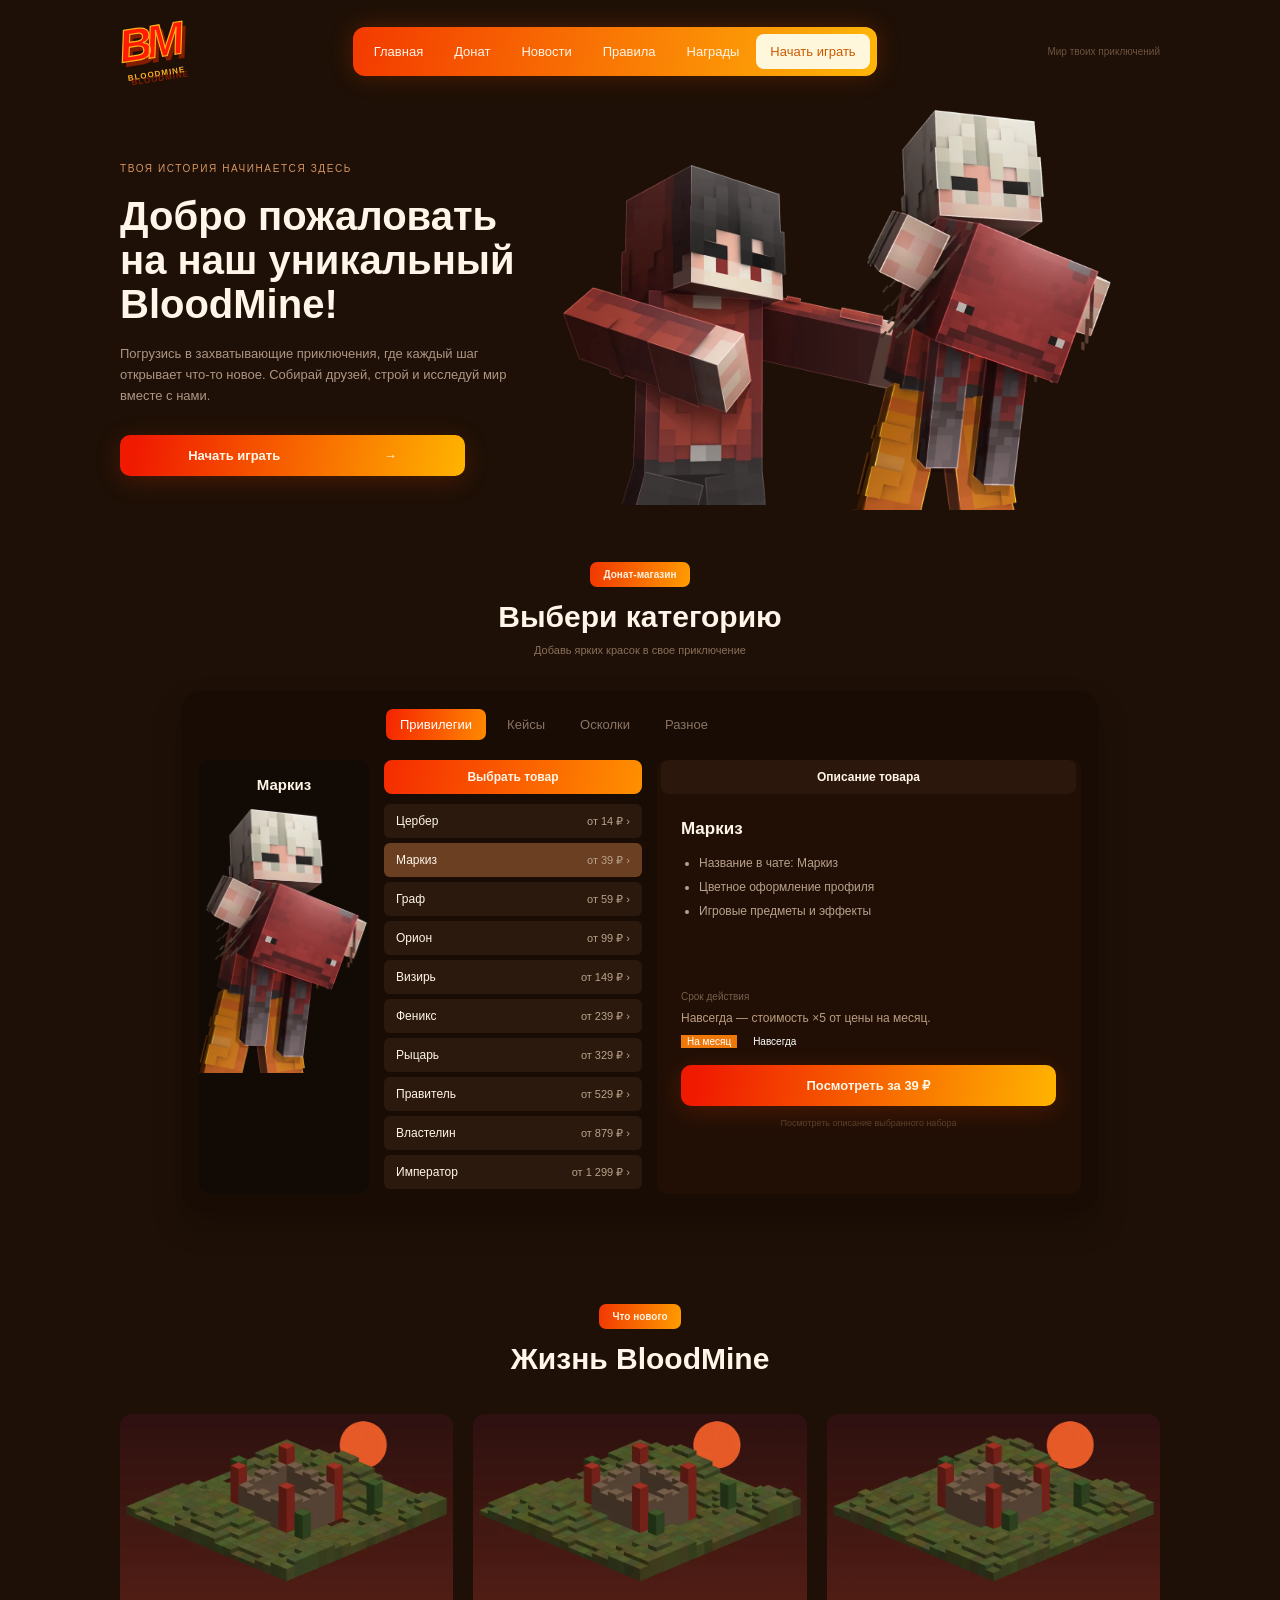
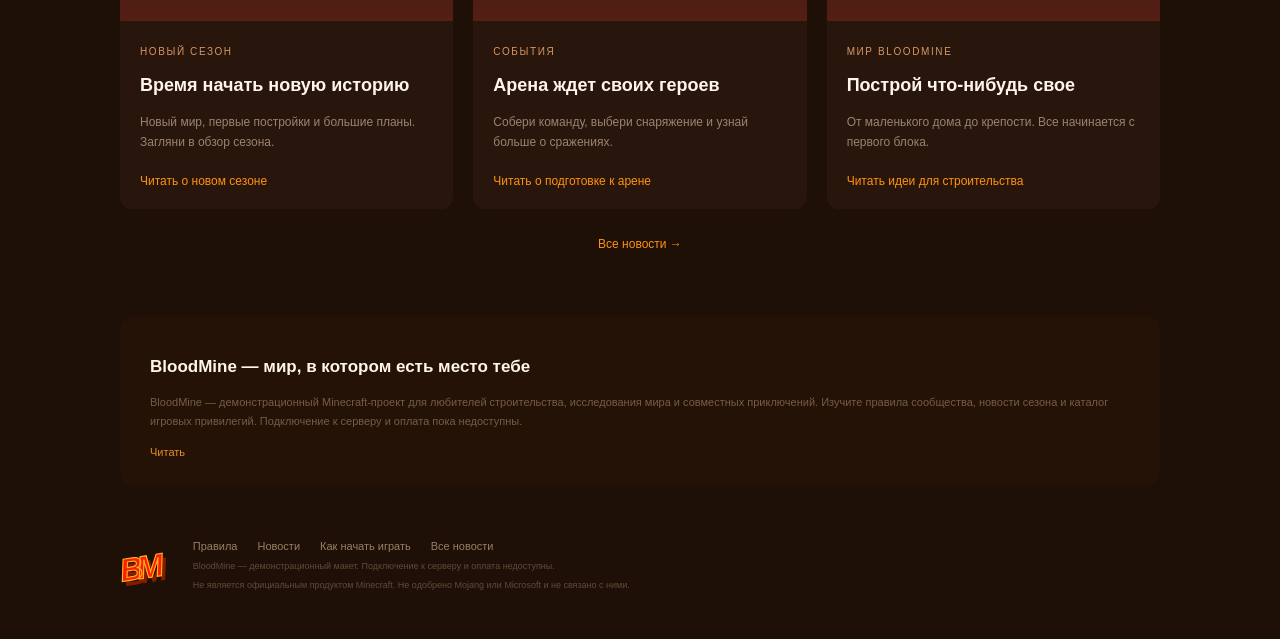
==== commit 616dca16: "done" ====
--- a/index.html
+++ b/index.html
@@ -1,54 +1,50 @@
-<!DOCTYPE html>
-<html lang="en">
-<head>
-  <meta charset="UTF-8">
-  <title>Главная</title>
-  <meta name="description" content="Лучший Minecraft сервер. Minecraft сервер, играть Minecraft, сервер Minecraft, лучший сервер.">
-  <meta name="keywords" content="minecraft, сервер, сервер майнкрафт, майнкрафт сервер, лучший сервер, донат, minecraft сервер">
-  <script src="assets/js/catalog.js"></script>
-  <script src="assets/js/widgets.js"></script>
-  <link rel="stylesheet" href="assets/css/components.css">
-  <link rel="stylesheet" href="assets/css/styles.css">
-</head>
-<body>
-    <div class="header wrap">
-      <a class="logo" href="index.html">BM<span>BLOODMINE</span></a>
-      <div class="nav">
-        <a href="index.html">Главная</a><a href="index.html#shop">Донат</a><a href="rules.html">Правила</a><a href="rewards.html">Награды</a>
-        <a class="nav-light" href="how-to-play.html">Начать играть</a>
-      </div>
-      <div class="header-note">Мир твоих приключений</div>
-    </div>
-    <div class="hero wrap">
-      <div class="hero-copy"><span class="eyebrow">Твоя история начинается здесь</span><h2>Добро пожаловать<br>на наш уникальный<br><span>BloodMine!</span></h2>
-      <p>Погрузись в захватывающие приключения, где каждый шаг открывает что-то новое. Собирай друзей, строй и исследуй мир вместе с нами.</p>
-      <a class="orange hero-button" href="how-to-play.html">Начать играть <span>→</span></a></div>
-      <div class="hero-players"><img class="hero-back" src="assets/images/hero-secondary.png"><img class="hero-front" src="assets/images/player.png"></div>
-    </div>
-    <div class="shop-section wrap" id="shop">
-      <div class="section-title"><span class="pill">Донат-магазин</span><h2>Выбери категорию</h2><p>Добавь ярких красок в свое приключение</p></div>
-      <div class="store">
-        <div class="tabs"><div class="tab active" data-category="ranks" onclick="setCategory('ranks')">Привилегии</div><div class="tab" data-category="cases" onclick="setCategory('cases')">Кейсы</div><div class="tab" data-category="shards" onclick="setCategory('shards')">Осколки</div><div class="tab" data-category="other" onclick="setCategory('other')">Разное</div></div>
-        <div class="store-body"><div class="store-preview"><h4 id="preview-name">Маркиз</h4><img id="preview-image" src="assets/images/player.png"></div>
-          <div class="product-column"><div class="column-heading">Выбрать товар</div><div id="product-list"></div></div>
-          <div class="description-column"><div class="column-heading secondary">Описание товара</div><h4 id="product-name">Маркиз</h4><div id="product-description"></div><div class="term-label">Срок действия</div><div class="terms"><span class="selected" onclick="setTerm(this,'На месяц')">На месяц</span><span onclick="setTerm(this,'Навсегда')">Навсегда</span></div><button id="choose-product" class="orange" onclick="selectProduct()">Выбрать за 39 ₽</button><p class="fineprint">Посмотреть описание выбранного набора</p></div>
-        </div>
-      </div>
-    </div>
-    <div class="wrap news-section"><div class="section-title"><span class="pill">Что нового</span><h2>Жизнь BloodMine</h2></div><div class="news-grid">
-        <div class="news-card"><img src="assets/images/season.png"><div class="news-copy"><span class="eyebrow">Новый сезон</span><h4>Время начать новую историю</h4><p>Новый мир, первые постройки и большие планы. Загляни в обзор сезона.</p><a href="article.html">Подробнее</a></div></div>
-        <div class="news-card"><img src="assets/images/arena.png"><div class="news-copy"><span class="eyebrow">События</span><h4>Арена ждет своих героев</h4><p>Собери команду, выбери снаряжение и узнай больше о сражениях.</p><a href="article.html">Подробнее</a></div></div>
-        <div class="news-card"><img src="assets/images/world.png"><div class="news-copy"><span class="eyebrow">Мир BloodMine</span><h4>Построй что-нибудь свое</h4><p>От маленького дома до крепости. Все начинается с первого блока.</p><a href="article.html">Подробнее</a></div></div>
-      </div><a class="text-link" href="news.html">Все новости →</a></div>
-    <div class="wrap about"><h4>BloodMine — мир, в котором есть место тебе</h4><p>Строй, исследуй и находи друзей. Minecraft сервер BloodMine — это Minecraft сервер для тех, кто ищет Minecraft сервер. Лучший Minecraft сервер для игры на Minecraft сервере. Здесь начинается твоя история.</p><a href="rules.html">Читать</a></div>
-    <div class="footer wrap">
-      <a class="logo small-logo" href="index.html">BM</a>
-      <div><div class="footer-links"><a href="rules.html">Правила</a><a href="news.html">Новости</a><a href="how-to-play.html">Как начать</a><a href="archive.html">Еще</a></div>
-      <p>BloodMine — демонстрационный макет. Подключение к серверу и оплата недоступны.</p>
-      <p>Не является официальным продуктом Minecraft. Не одобрено Mojang или Microsoft и не связано с ними.</p></div>
-    </div>
-    <div class="overlay" id="dialog"><div class="modal"><div class="modal-close" onclick="closeDialog()">×</div><div class="pill">BloodMine</div><h2 id="dialog-title">Информация</h2><p id="dialog-text"></p><button class="orange" onclick="closeDialog()">Понятно</button></div></div>
-    <div class="toast" id="toast"></div>
-    <script src="assets/js/app.js"></script><script src="assets/js/effects.js"></script>
-</body>
-</html>
+<!DOCTYPE html>
+
+<html lang="ru">
+<head>
+<meta content="width=device-width, initial-scale=1" name="viewport"/><meta charset="utf-8"/>
+<title>BloodMine — игровой мир Minecraft и каталог привилегий</title>
+<meta content="Познакомьтесь с проектом BloodMine: игровой мир Minecraft, каталог привилегий, новости, правила и руководство для новичков." name="description"/>
+<link href="assets/css/styles.css" rel="stylesheet"/>
+</head>
+<body>
+<div class="header wrap">
+<a class="logo" href="index.html">BM<span>BLOODMINE</span></a>
+<div class="nav">
+<a aria-current="page" href="index.html">Главная</a><a href="index.html#shop">Донат</a><a href="news.html">Новости</a><a href="rules.html">Правила</a><a href="rewards.html">Награды</a>
+<a class="nav-light" href="how-to-play.html">Начать играть</a>
+</div>
+<div class="header-note">Мир твоих приключений</div>
+</div>
+<div class="hero wrap" role="main">
+<div class="hero-copy"><span class="eyebrow">Твоя история начинается здесь</span><h1>Добро пожаловать<br/>на наш уникальный<br/><span>BloodMine!</span></h1>
+<p>Погрузись в захватывающие приключения, где каждый шаг открывает что-то новое. Собирай друзей, строй и исследуй мир вместе с нами.</p>
+<a class="orange hero-button" href="how-to-play.html">Начать играть <span>→</span></a></div>
+<div class="hero-players"><img alt="Второй персонаж BloodMine" class="hero-back" decoding="async" height="786" loading="eager" src="assets/images/hero-secondary.webp" width="800"/><img alt="Персонаж BloodMine в игровой броне" class="hero-front" decoding="async" fetchpriority="high" height="1085" loading="eager" src="assets/images/player.webp" width="700"/></div>
+</div>
+<div class="shop-section wrap" id="shop">
+<div class="section-title"><span class="pill">Донат-магазин</span><h2>Выбери категорию</h2><p>Добавь ярких красок в свое приключение</p></div>
+<div class="store">
+<div aria-label="Категории каталога" class="tabs" role="tablist"><button class="tab active" data-category="ranks" role="tab" type="button">Привилегии</button><button class="tab" data-category="cases" role="tab" type="button">Кейсы</button><button class="tab" data-category="shards" role="tab" type="button">Осколки</button><button class="tab" data-category="other" role="tab" type="button">Разное</button></div>
+<div class="store-body"><div class="store-preview"><h4 id="preview-name">Маркиз</h4><img alt="Персонаж BloodMine в игровой броне" decoding="async" height="1085" id="preview-image" loading="lazy" src="assets/images/player.webp" width="700"/></div>
+<div class="product-column"><div class="column-heading">Выбрать товар</div><div id="product-list"></div></div>
+<div class="description-column"><div class="column-heading secondary">Описание товара</div><h4 id="product-name">Маркиз</h4><div id="product-description"></div><div class="term-label">Срок действия</div><p class="term-hint" id="term-hint"></p><div class="terms" id="term-group"><button class="selected" data-term="month" type="button">На месяц</button><button data-term="forever" type="button">Навсегда</button></div><button class="orange" id="choose-product">Выбрать за 39 ₽</button><p class="fineprint">Посмотреть описание выбранного набора</p></div>
+</div>
+</div>
+</div>
+<div class="wrap news-section"><div class="section-title"><span class="pill">Что нового</span><h2>Жизнь BloodMine</h2></div><div class="news-grid">
+<div class="news-card"><img alt="Иллюстрация нового сезона BloodMine" decoding="async" height="521" loading="lazy" src="assets/images/season.webp" width="840"/><div class="news-copy"><span class="eyebrow">Новый сезон</span><h4>Время начать новую историю</h4><p>Новый мир, первые постройки и большие планы. Загляни в обзор сезона.</p><a href="article.html">Читать о новом сезоне</a></div></div>
+<div class="news-card"><img alt="Иллюстрация игровой арены BloodMine" decoding="async" height="521" loading="lazy" src="assets/images/arena.webp" width="840"/><div class="news-copy"><span class="eyebrow">События</span><h4>Арена ждет своих героев</h4><p>Собери команду, выбери снаряжение и узнай больше о сражениях.</p><a href="arena.html">Читать о подготовке к арене</a></div></div>
+<div class="news-card"><img alt="Иллюстрация мира Minecraft с постройками" decoding="async" height="521" loading="lazy" src="assets/images/world.webp" width="840"/><div class="news-copy"><span class="eyebrow">Мир BloodMine</span><h4>Построй что-нибудь свое</h4><p>От маленького дома до крепости. Все начинается с первого блока.</p><a href="build.html">Читать идеи для строительства</a></div></div>
+</div><a class="text-link" href="news.html">Все новости →</a></div>
+<div class="wrap about"><h4>BloodMine — мир, в котором есть место тебе</h4><p>BloodMine — демонстрационный Minecraft-проект для любителей строительства, исследования мира и совместных приключений. Изучите правила сообщества, новости сезона и каталог игровых привилегий. Подключение к серверу и оплата пока недоступны.</p><a href="rules.html">Читать</a></div>
+<div class="footer wrap">
+<a class="logo small-logo" href="index.html">BM</a>
+<div><div class="footer-links"><a href="rules.html">Правила</a><a href="news.html">Новости</a><a href="how-to-play.html">Как начать играть</a><a href="news.html">Все новости</a></div>
+<p>BloodMine — демонстрационный макет. Подключение к серверу и оплата недоступны.</p>
+<p>Не является официальным продуктом Minecraft. Не одобрено Mojang или Microsoft и не связано с ними.</p></div>
+</div>
+<div aria-hidden="true" class="overlay" id="dialog" role="presentation"><div aria-describedby="dialog-text" aria-labelledby="dialog-title" aria-modal="true" class="modal" role="dialog" tabindex="-1"><button aria-label="Закрыть окно" class="modal-close" type="button">×</button><div class="pill">BloodMine</div><h2 id="dialog-title">Информация</h2><p id="dialog-text"></p><button class="orange">Понятно</button></div></div>
+<div class="toast" id="toast"></div>
+<script defer="" src="assets/js/app.js"></script></body>
+</html>
--- a/assets/css/styles.css
+++ b/assets/css/styles.css
@@ -8,7 +8,7 @@
 
 body {
     margin: 0;
-    min-width: 1100px;
+    min-width: 0;
     color: #fff5e8;
     background: #1e1006;
     font-family: "Trebuchet MS", Arial, sans-serif;
@@ -28,7 +28,7 @@
 }
 
 .wrap {
-    width: 1040px;
+    width: min(1040px, calc(100% - 32px));
     margin: 0 auto;
 }
 
@@ -811,3 +811,140 @@
     max-height: 300px;
     object-fit: contain;
 }
+
+/* Удобство клавиатурного ввода и адаптивность: 390 / 768 / 1280 px. */
+:focus-visible {outline:3px solid #ffd26f;outline-offset:3px}
+[hidden]{display:none !important}
+img{max-width:100%;height:auto}
+button{font:inherit}
+body{font-size:16px;overflow-wrap:break-word}
+.header{min-height:102px;height:auto;gap:18px;padding-top:18px;padding-bottom:18px}
+.nav{flex-wrap:wrap;justify-content:center}
+.nav a{font-size:13px}
+.hero h1{font-size:40px;line-height:1.1;margin:18px 0}
+.section-title h1{font-size:32px;line-height:1.2}
+.article-page h1{font-size:38px;line-height:1.2}
+.hero-copy,.hero p{max-width:100%}
+.store{max-width:100%}
+.product-column{flex:0 0 258px;min-width:0}
+.description-column{flex:1;min-width:0}
+.store-preview{flex:0 0 170px}
+.description-column .orange{width:calc(100% - 40px)}
+.tab,.terms button{border:0;background:transparent;white-space:nowrap}
+.terms .selected{background:#ef780a}
+.product-row{display:flex;width:100%;border:0;text-align:left;color:#fff5e8;gap:10px;align-items:center}
+.product-row span:first-child{text-align:left}
+.product-row .product-price{white-space:nowrap}
+.term-hint{margin:4px 20px 8px;color:#ba9c81;font-size:12px;line-height:1.4}
+.rule-heading{width:100%;text-align:left;border:0;color:#fff5e8;background:transparent;align-items:center}
+.modal-close{border:0;background:transparent}
+.dialog-open{overflow:hidden}
+.modal{max-width:calc(100vw - 30px);max-height:calc(100dvh - 30px);overflow-y:auto}
+.news-card img{aspect-ratio:840/521;object-fit:cover}
+.rules-list,.rules-intro,.bottom-help{max-width:100%}
+.guide-player{object-fit:contain}
+.article-body img{width:100%;height:auto}
+.news-wide>img{object-fit:contain;flex-shrink:1}
+.footer-links{flex-wrap:wrap}
+@media(max-width:1100px){
+  .header-note{display:none}
+  .hero-players{left:44%;width:56%;height:390px}
+  .hero-front{left:43%;height:360px}
+  .hero-back{left:0;height:295px}
+  .hero-copy{width:52%}
+  .hero h1{font-size:clamp(28px,4vw,40px)}
+  .hero p{width:auto}
+  .store{width:100%}
+  .tabs{margin-left:0}
+  .inner-page{padding:20px 20px 45px}
+  .article-page{width:min(850px,calc(100% - 32px))}
+  .rules-intro,.rules-list,.bottom-help{width:100%}
+  .guide-steps{min-width:0;flex:1}
+}
+@media(max-width:800px){
+  .header{justify-content:center}
+  .nav{width:100%;justify-content:center}
+  .hero{min-height:360px;height:auto}
+  .hero-copy{width:54%}
+  .hero-players{top:45px;left:50%;width:50%;height:315px;pointer-events:none}
+  .hero-back{height:240px}
+  .hero-front{height:310px;left:36%}
+  .hero-button{max-width:100%}
+  .hero-button span{margin-left:12px}
+  .store-body{flex-wrap:wrap}
+  .store-preview{flex:1 1 25%;min-width:160px}
+  .product-column{flex:1 1 42%}
+  .description-column{flex:1 1 100%;padding:12px}
+  .tabs{flex-wrap:wrap}
+  .news-grid,.rewards-grid{grid-template-columns:repeat(2,minmax(0,1fr))}
+  .news-wide{gap:15px}
+  .news-wide img{width:40%}
+  .guide-layout{gap:20px}
+  .guide-player{width:29%;height:auto}
+  .reward-banner{padding:20px}
+}
+@media(max-width:600px){
+  .wrap{width:calc(100% - 28px)}
+  .header{padding-top:15px;gap:16px}
+  .logo{font-size:42px}
+  .nav{gap:3px;padding:6px}
+  .nav a{font-size:12px;padding:10px 8px}
+  .hero{padding:24px 0 260px;display:block}
+  .hero-copy{width:100%}
+  .hero h1{font-size:32px;letter-spacing:-.3px}
+  .hero h1 br{display:none}
+  .hero p{font-size:15px;line-height:1.6}
+  .hero-button{width:100%;font-size:15px}
+  .hero-players{left:50%;transform:translateX(-50%);width:290px;top:auto;bottom:0;height:250px}
+  .hero-back{height:218px;left:0;top:25px}
+  .hero-front{height:245px;left:140px;top:0}
+  .section-title{margin:26px 0}
+  .section-title h1,.section-title h2{font-size:27px}
+  .section-title p{font-size:14px}
+  .shop-section{padding-top:0}
+  .store{padding:12px;border-radius:12px}
+  .tabs{justify-content:center;gap:4px;margin-bottom:12px}
+  .tab{font-size:12px;padding:10px}
+  .store-body{display:flex;flex-direction:column}
+  .store-preview,.product-column,.description-column{width:100%;flex:auto}
+  .store-preview img{max-height:190px;width:auto;object-fit:contain;margin:0 auto}
+  .description-column .orange{max-width:none}
+  .product-row{font-size:14px;padding:12px}
+  .product-price{font-size:12px}
+  .news-section{padding-top:38px}
+  .news-grid,.rewards-grid{grid-template-columns:1fr;gap:16px}
+  .news-card img{max-height:230px}
+  .news-copy p,.news-copy a{font-size:14px}
+  .about{padding:20px;margin-top:40px}
+  .about p{font-size:14px}
+  .footer{flex-direction:column;align-items:flex-start;gap:20px;padding:35px 0}
+  .footer-links{gap:12px;line-height:1.5}
+  .footer p{font-size:11px;line-height:1.6}
+  .inner-page{padding:15px 0 35px;min-height:auto}
+  .rules-intro,.rule-content,.guide-step p{font-size:14px}
+  .rule-heading{font-size:15px;padding:16px}
+  .reward-banner{padding:15px;gap:14px}
+  .reward-banner img{width:90px}
+  .guide-layout{flex-direction:column}
+  .guide-steps{width:100%}
+  .guide-player{width:150px;margin:0 auto;max-height:210px}
+  .guide-note{margin:20px 0}
+  .news-wide{flex-direction:column;align-items:stretch;padding:15px}
+  .news-wide img{width:80%;max-height:210px;margin:auto}
+  .article-page{width:calc(100% - 28px);padding:12px 0}
+  .article-page h1{font-size:28px}
+  .article-body{font-size:15px;line-height:1.7}
+  .article-cover{width:100%;height:auto}
+  .modal{padding:32px 20px 22px}
+  .modal h2{font-size:22px}
+}
+@media(prefers-reduced-motion:reduce){html{scroll-behavior:auto};*,*::before,*::after{animation-duration:.01ms !important;transition-duration:.01ms !important}}
+/* Исправление сетки статьи и переносов заголовка после контрольных снимков. */
+.article-body{width:min(730px,100%)}
+.article-cover{max-width:100%;height:auto}
+.article-body h2{color:#fff1df;font-size:23px;line-height:1.3;margin-top:32px}
+@media(max-width:600px){
+ .hero h1{font-size:30px;line-height:1.15}
+ .hero h1 br{display:initial}
+ .article-bottom{flex-wrap:wrap;gap:12px}
+}
